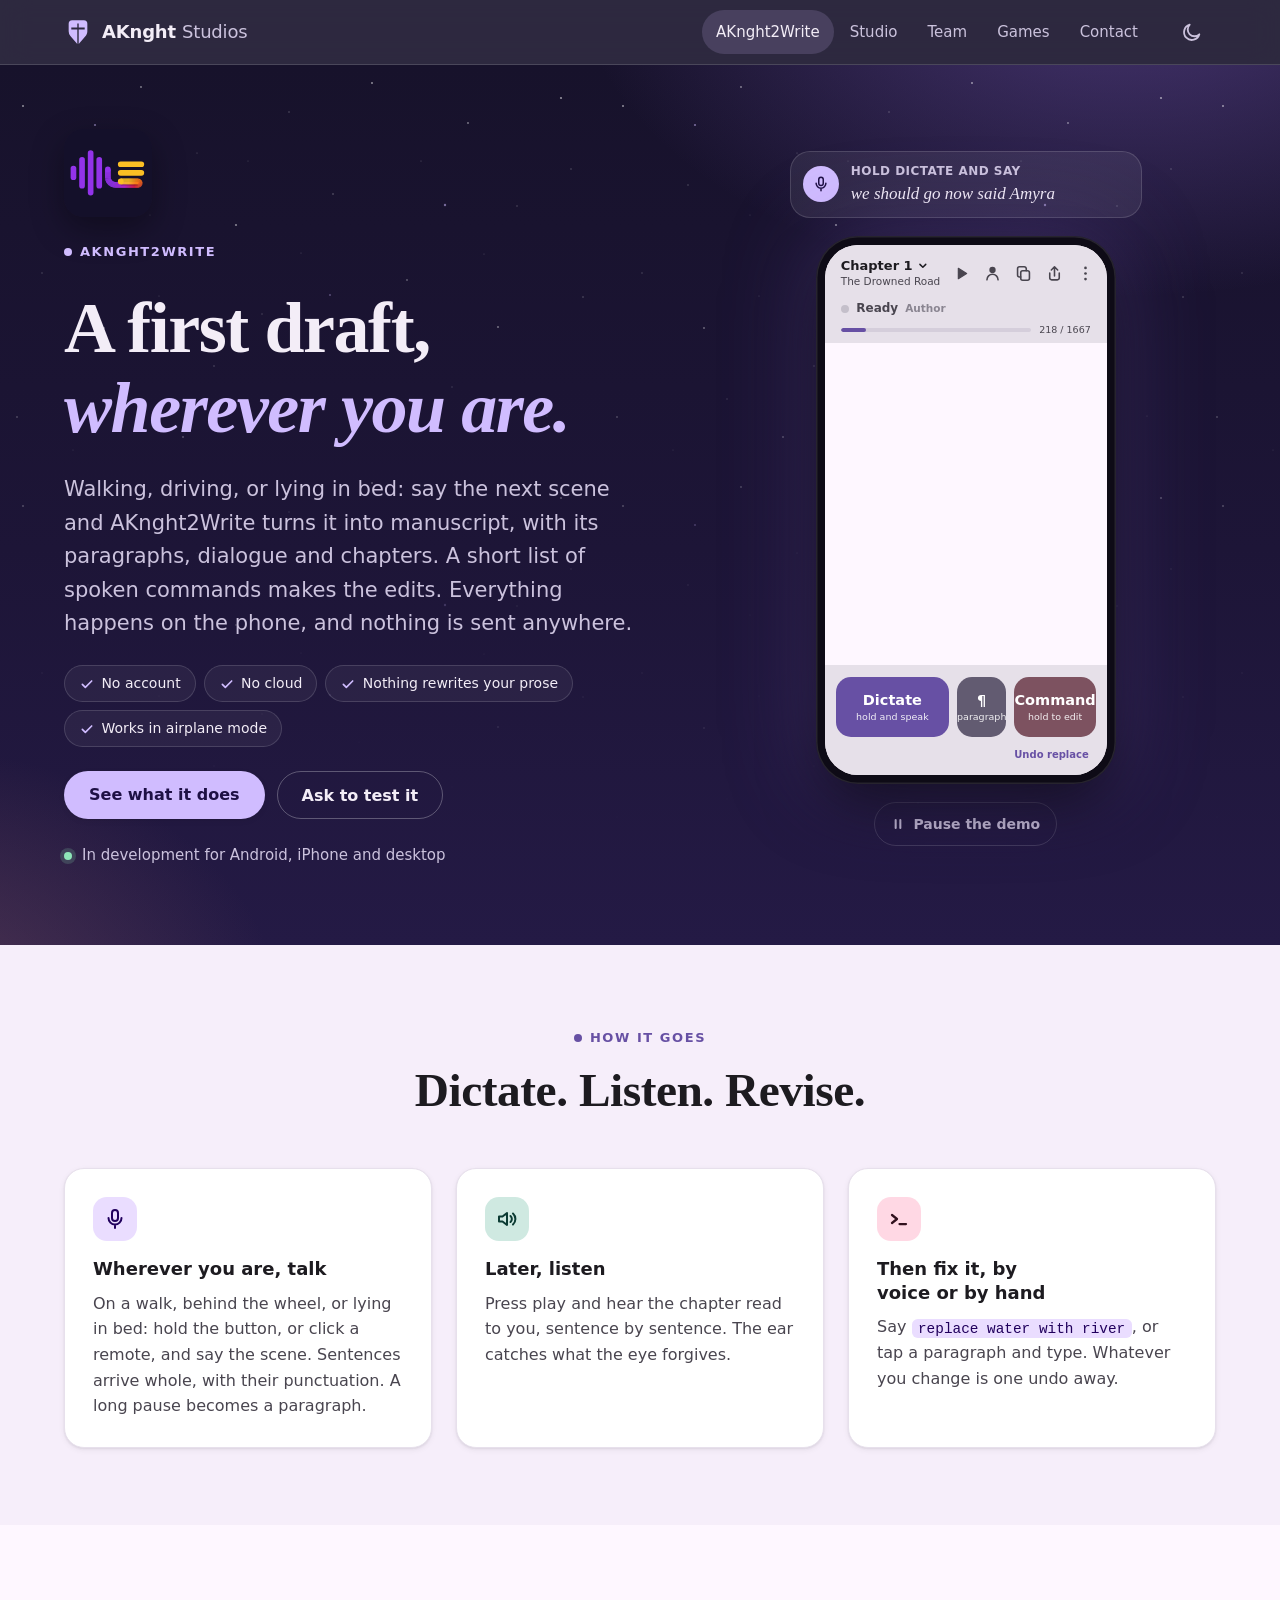
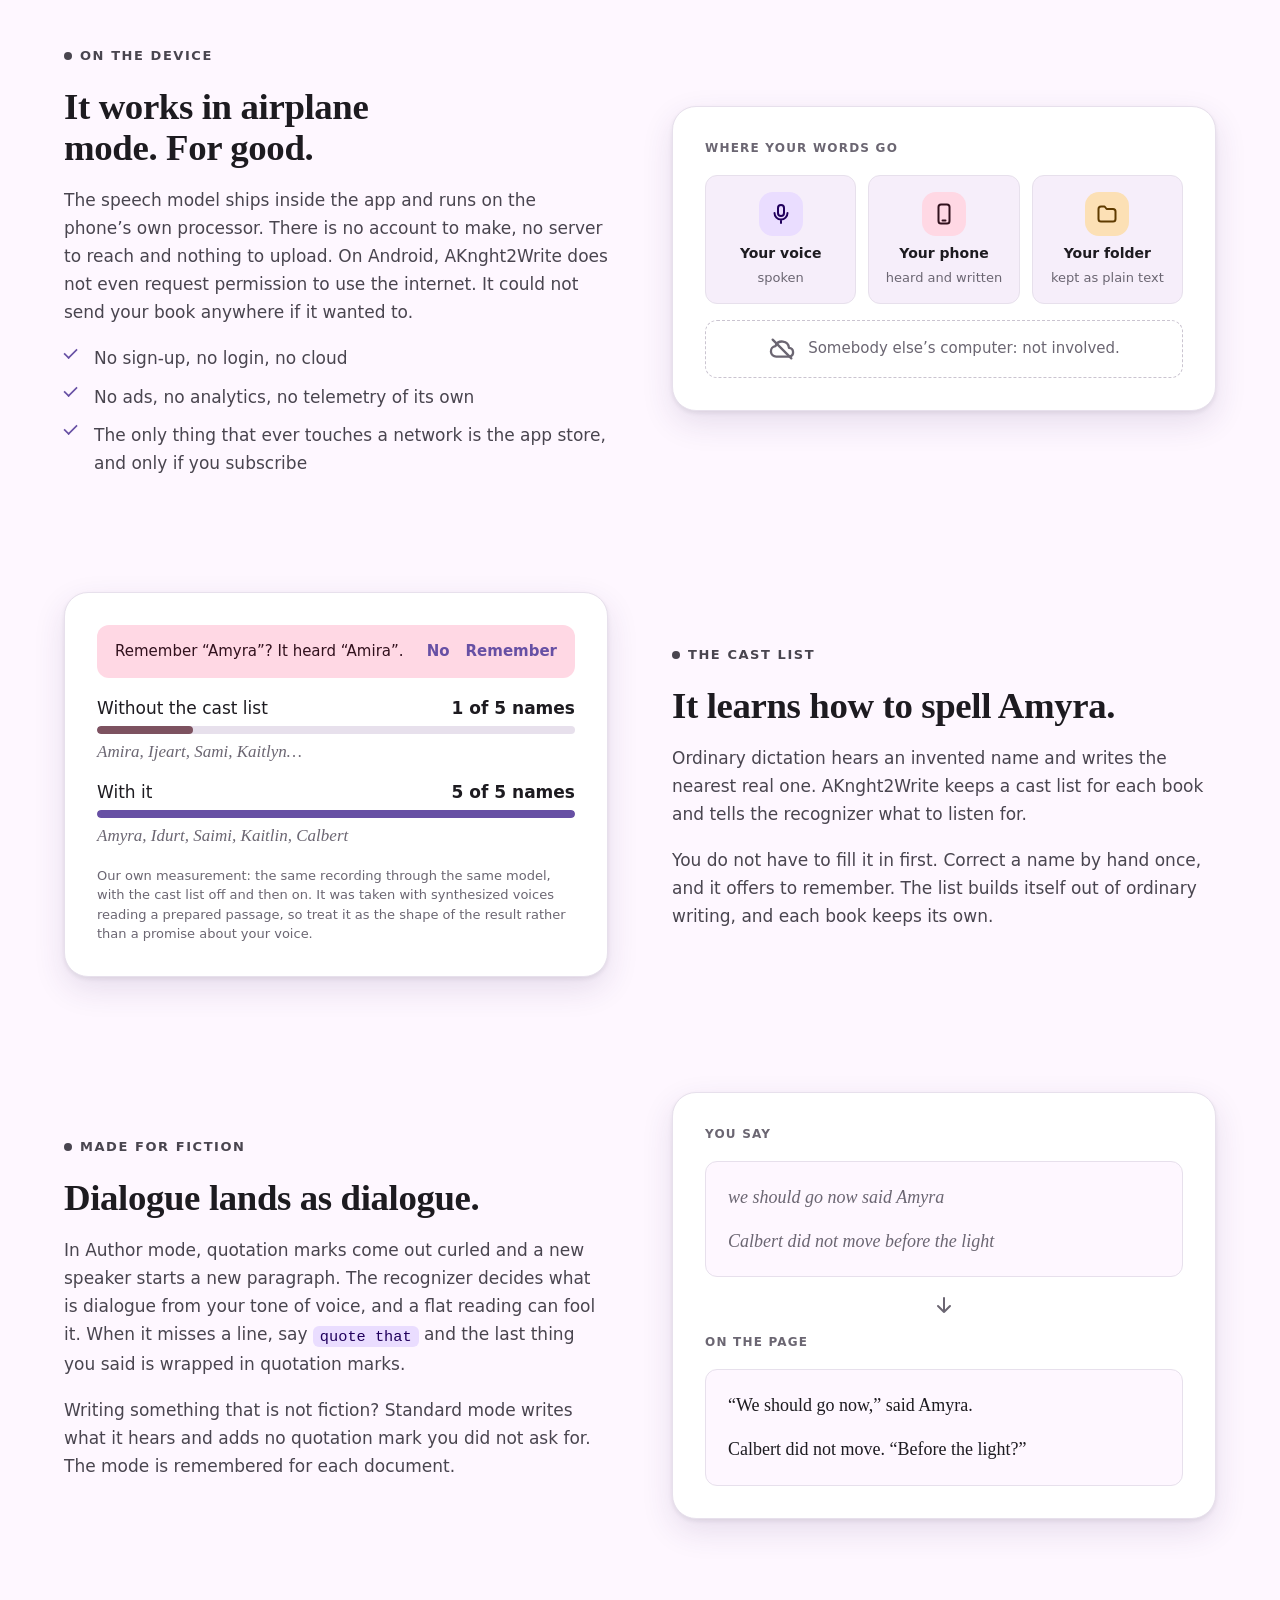
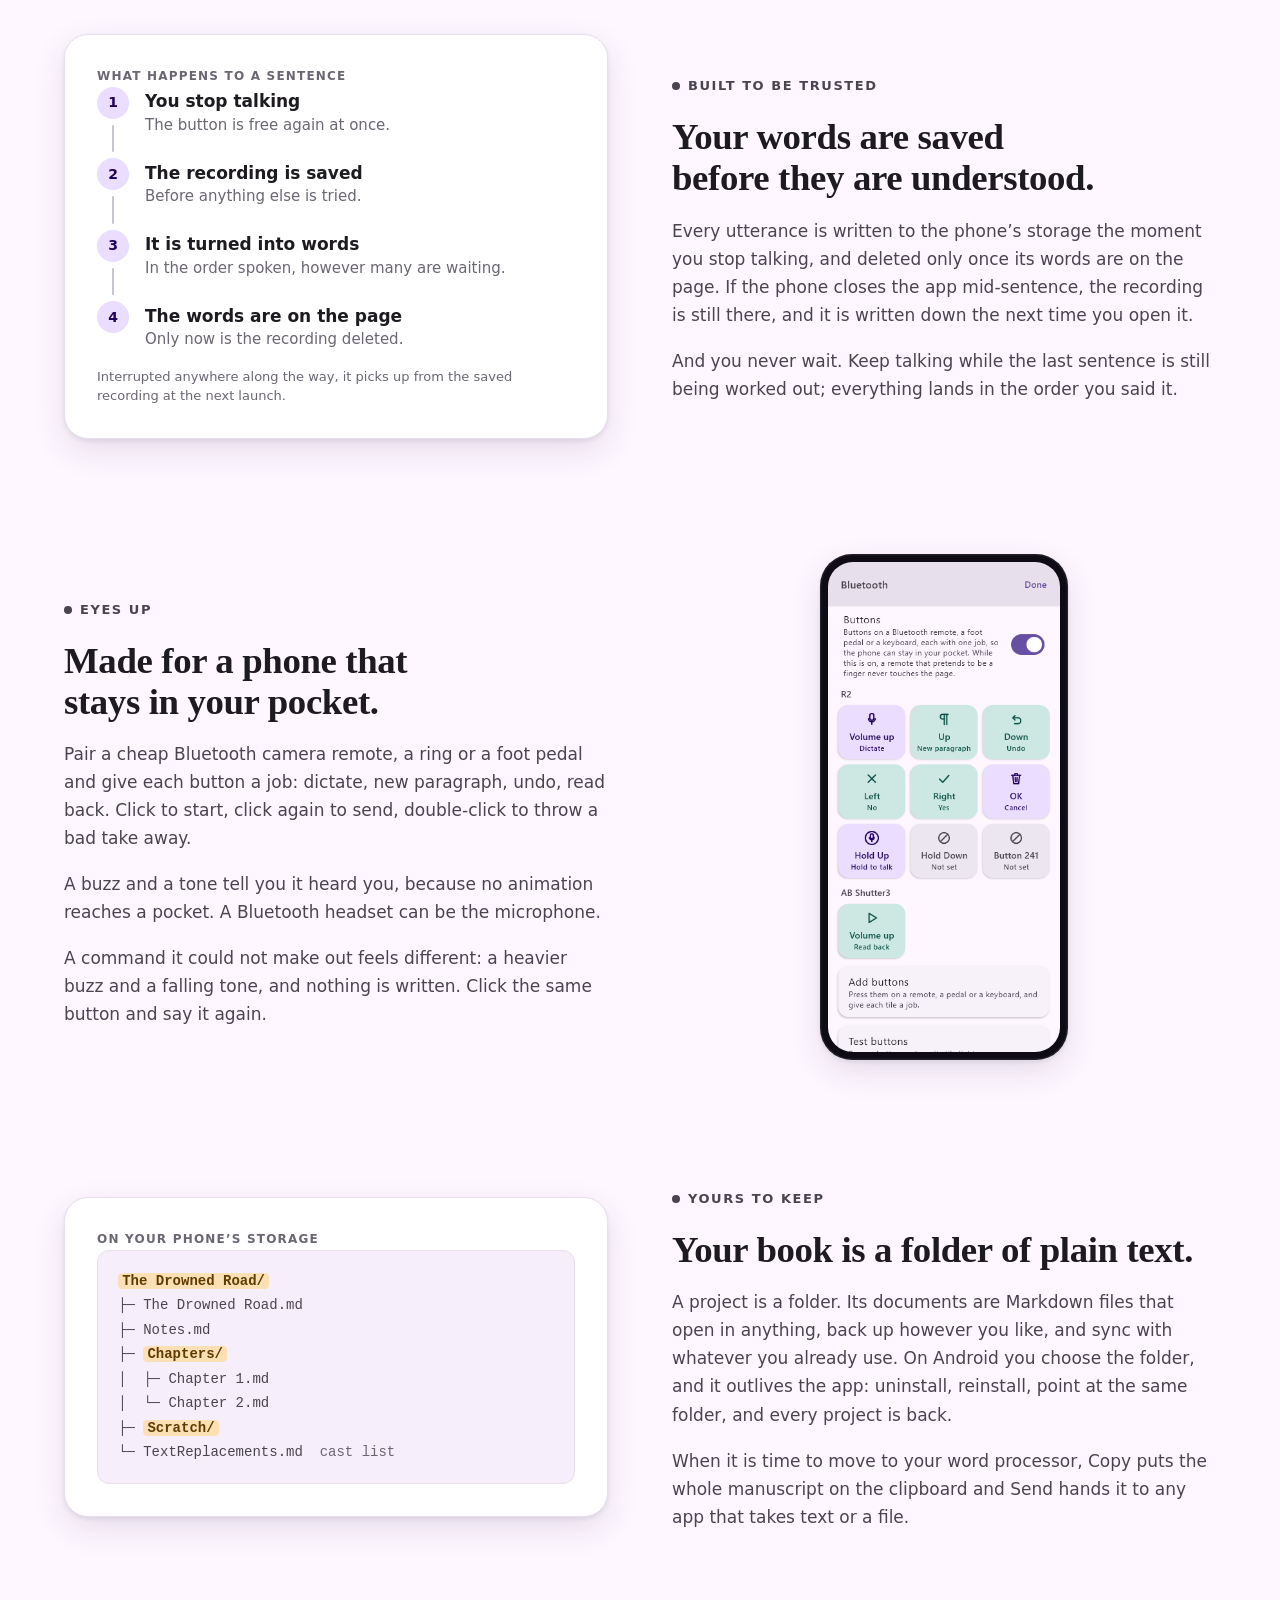
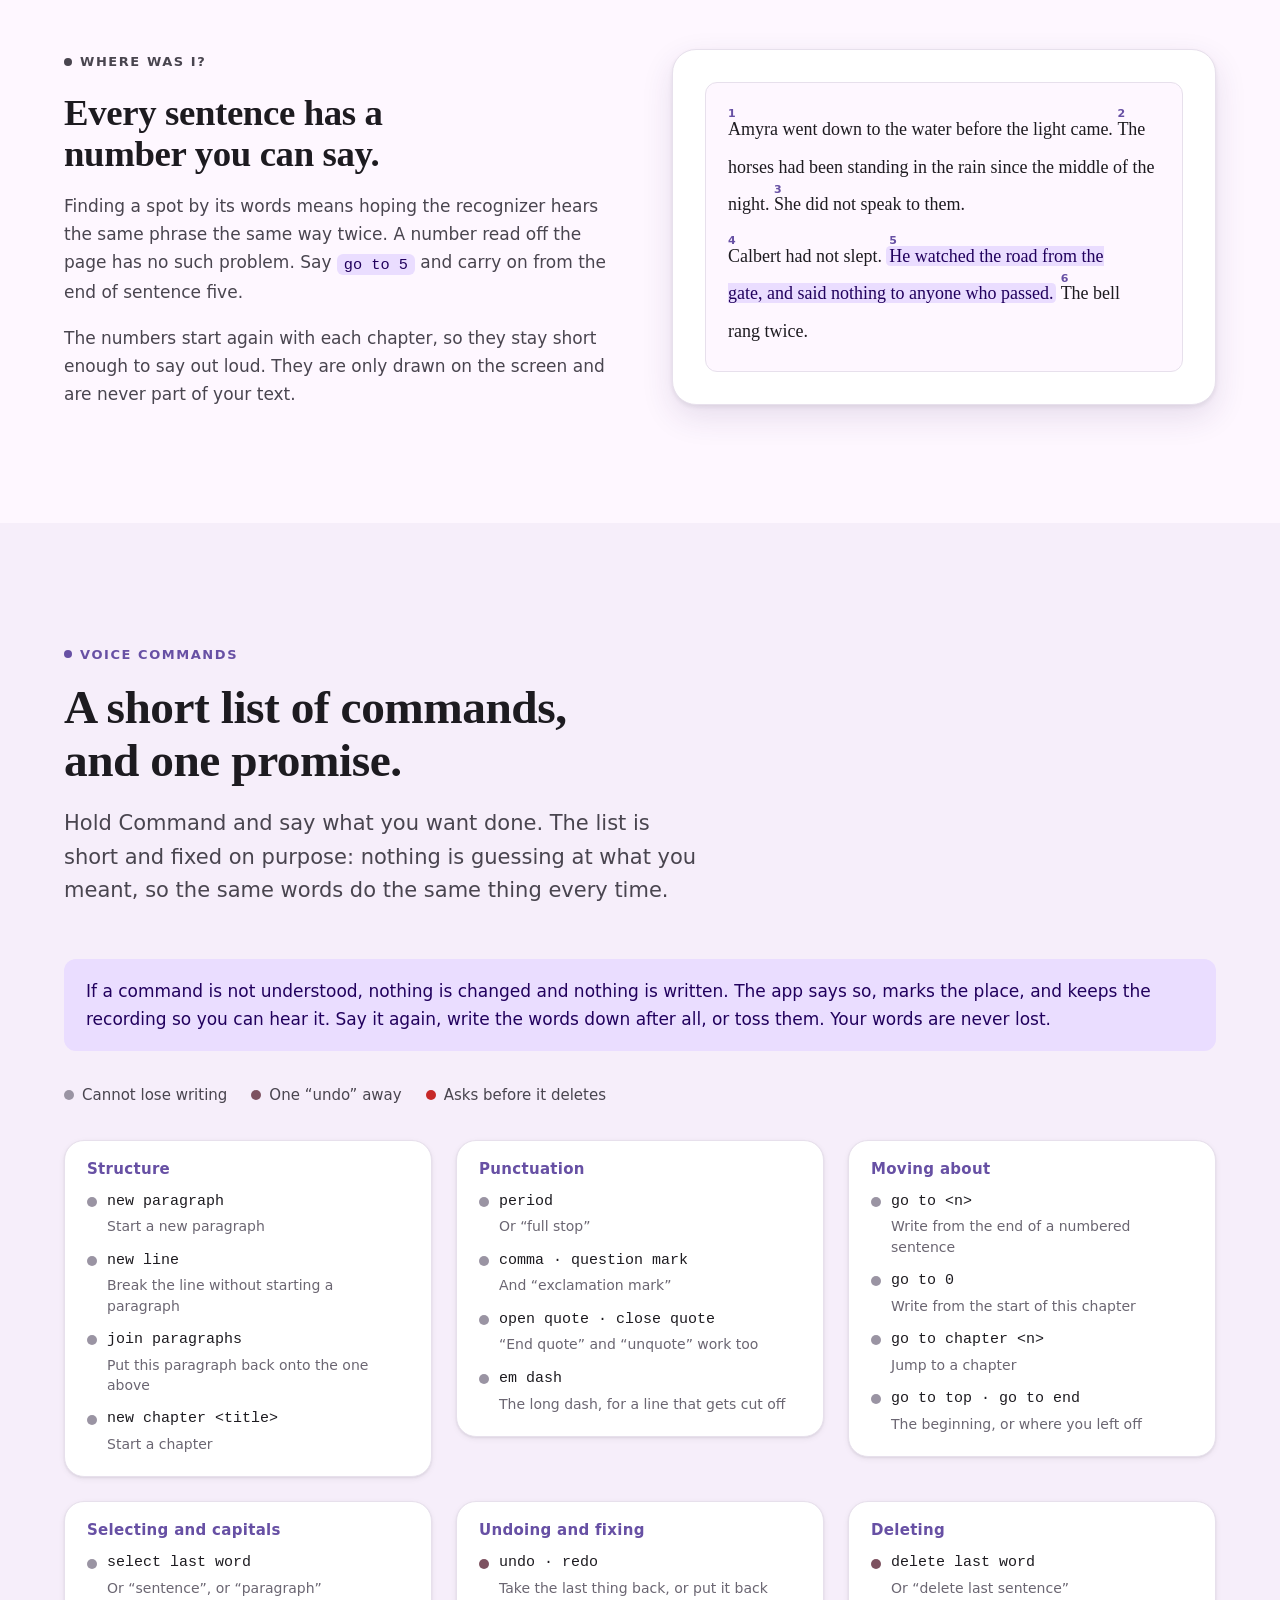
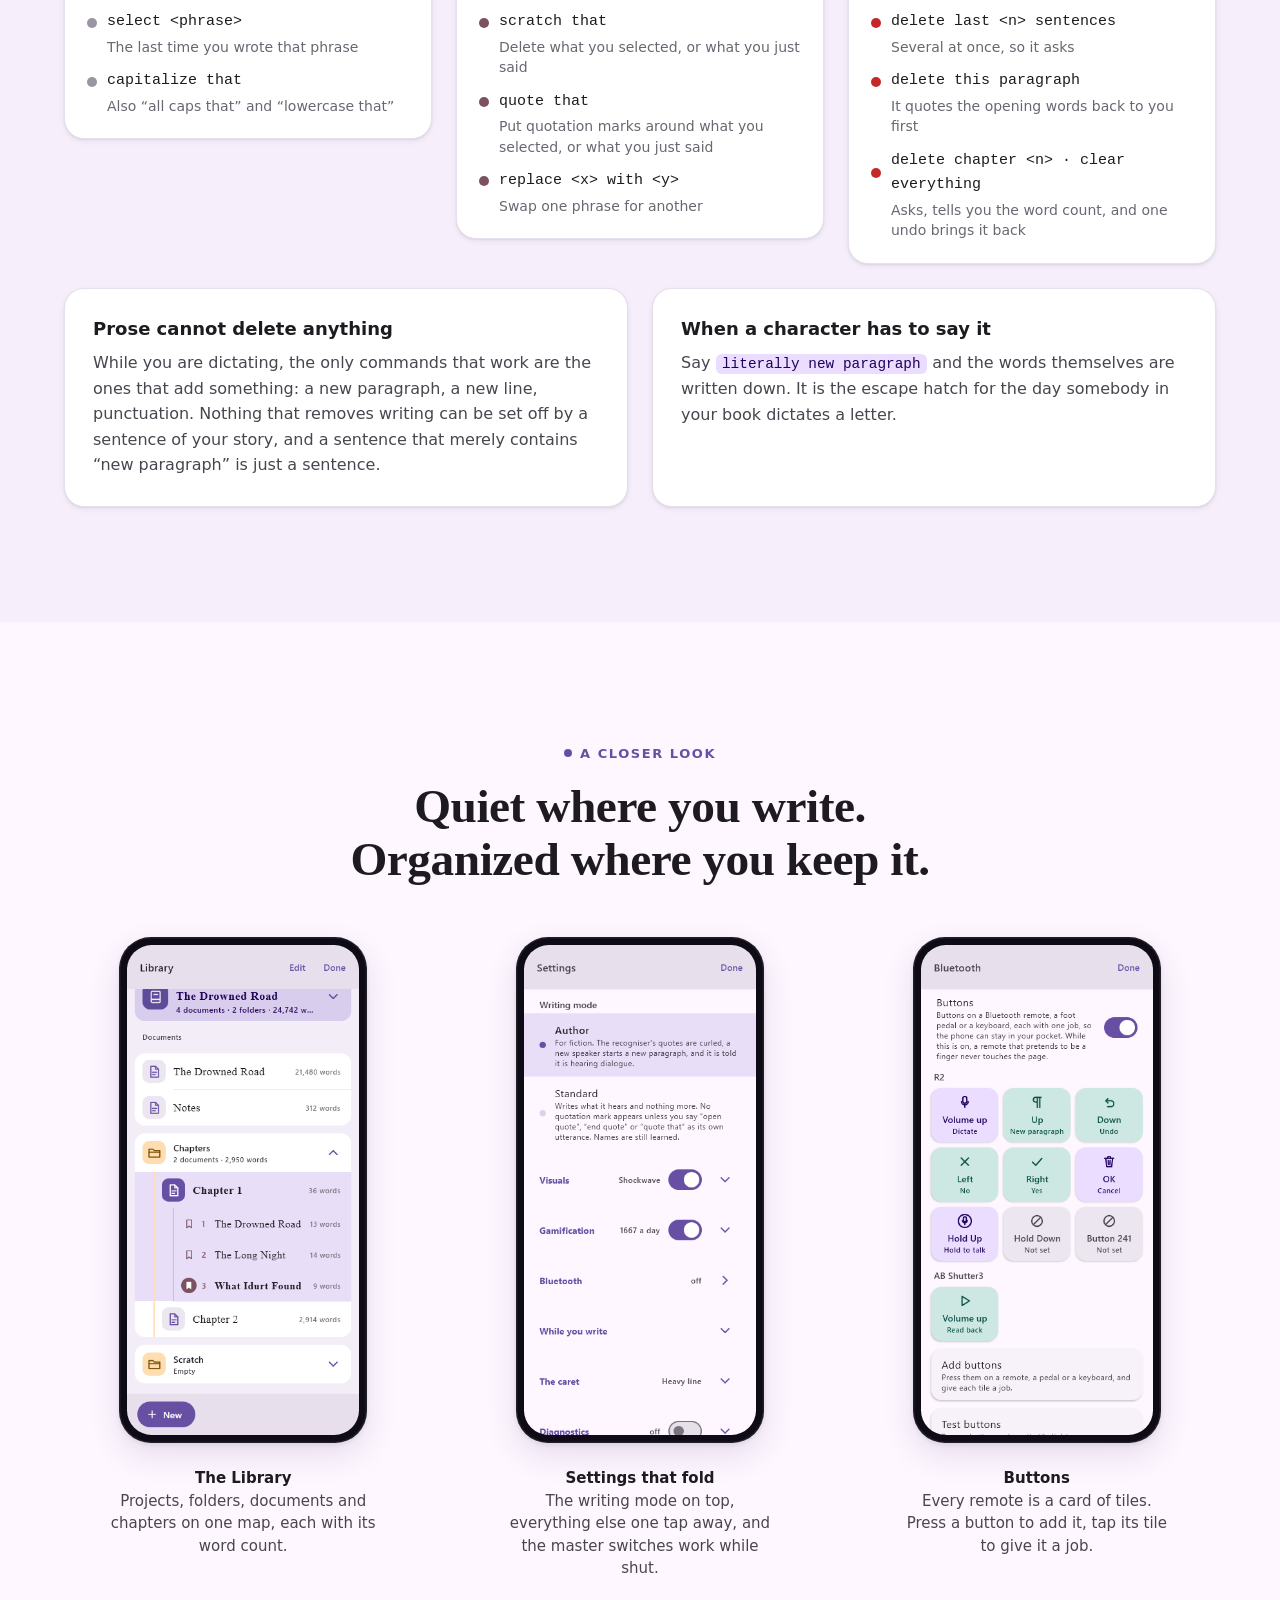
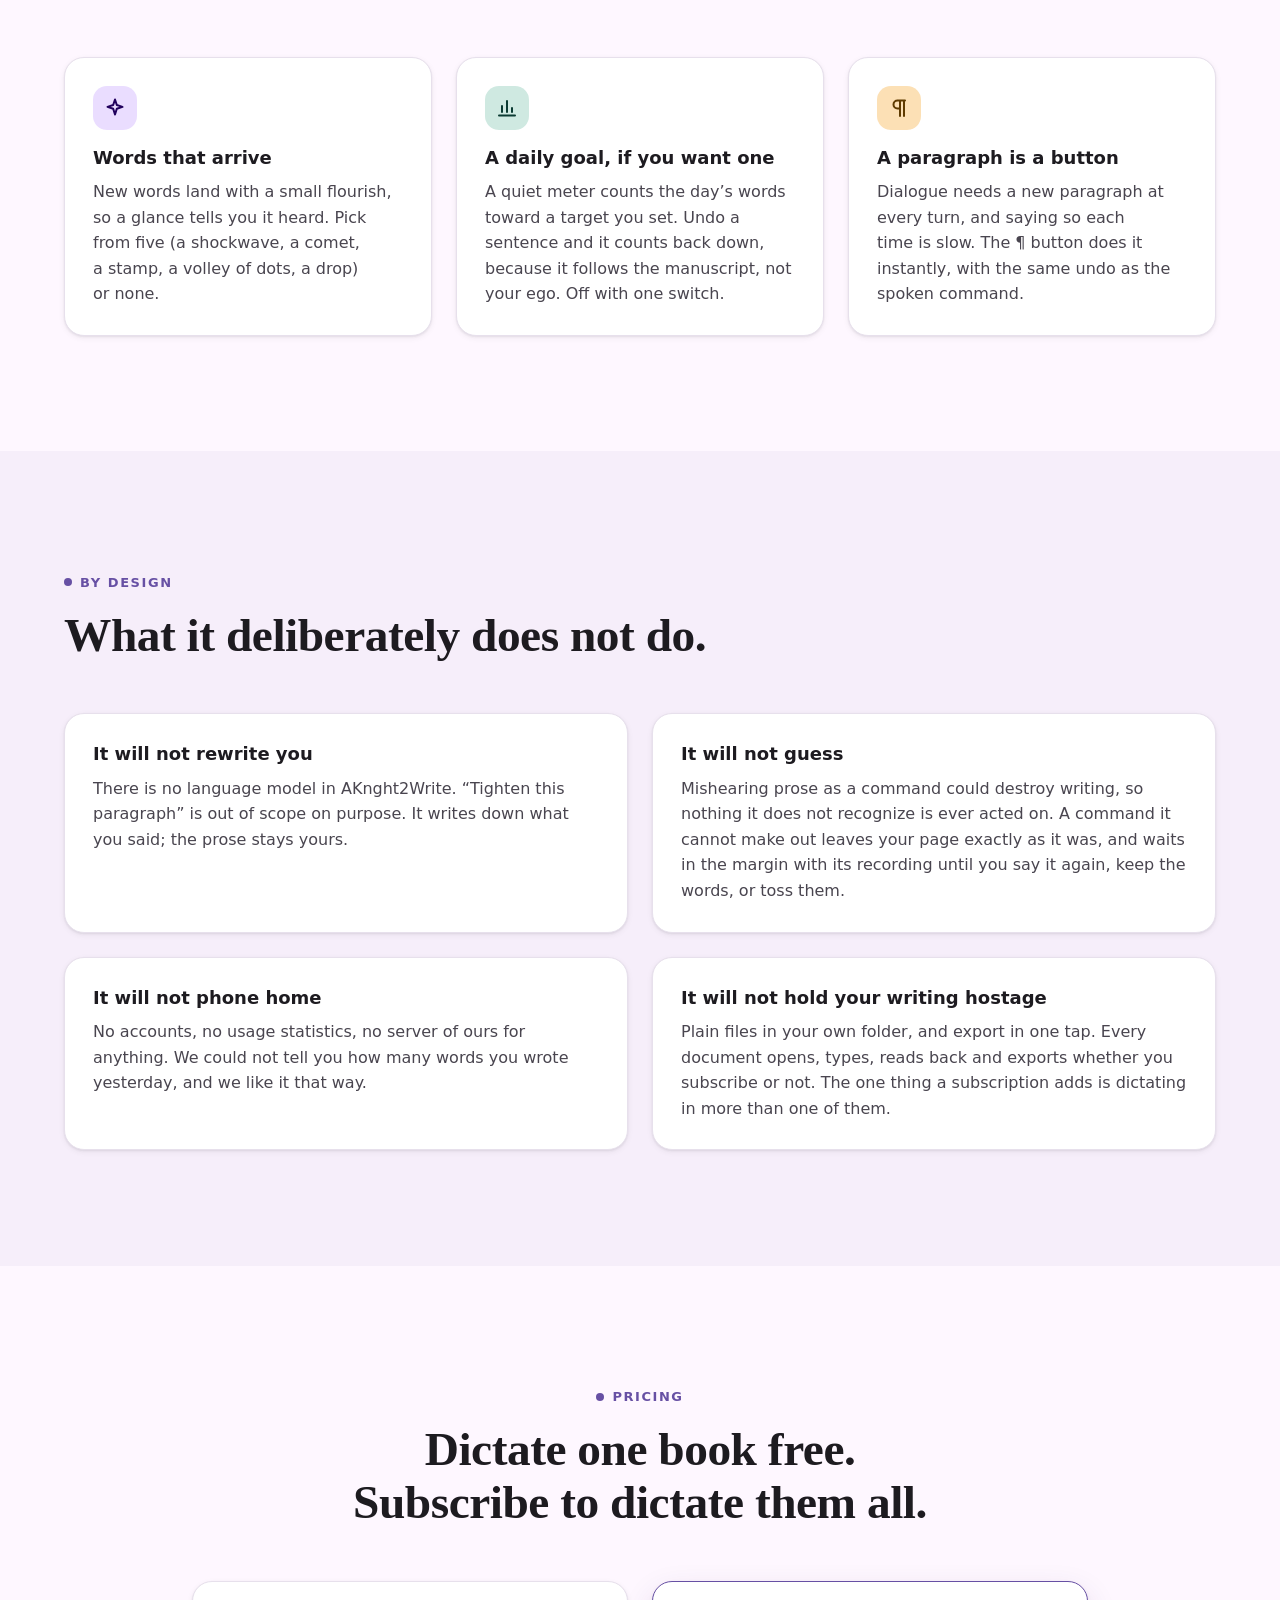
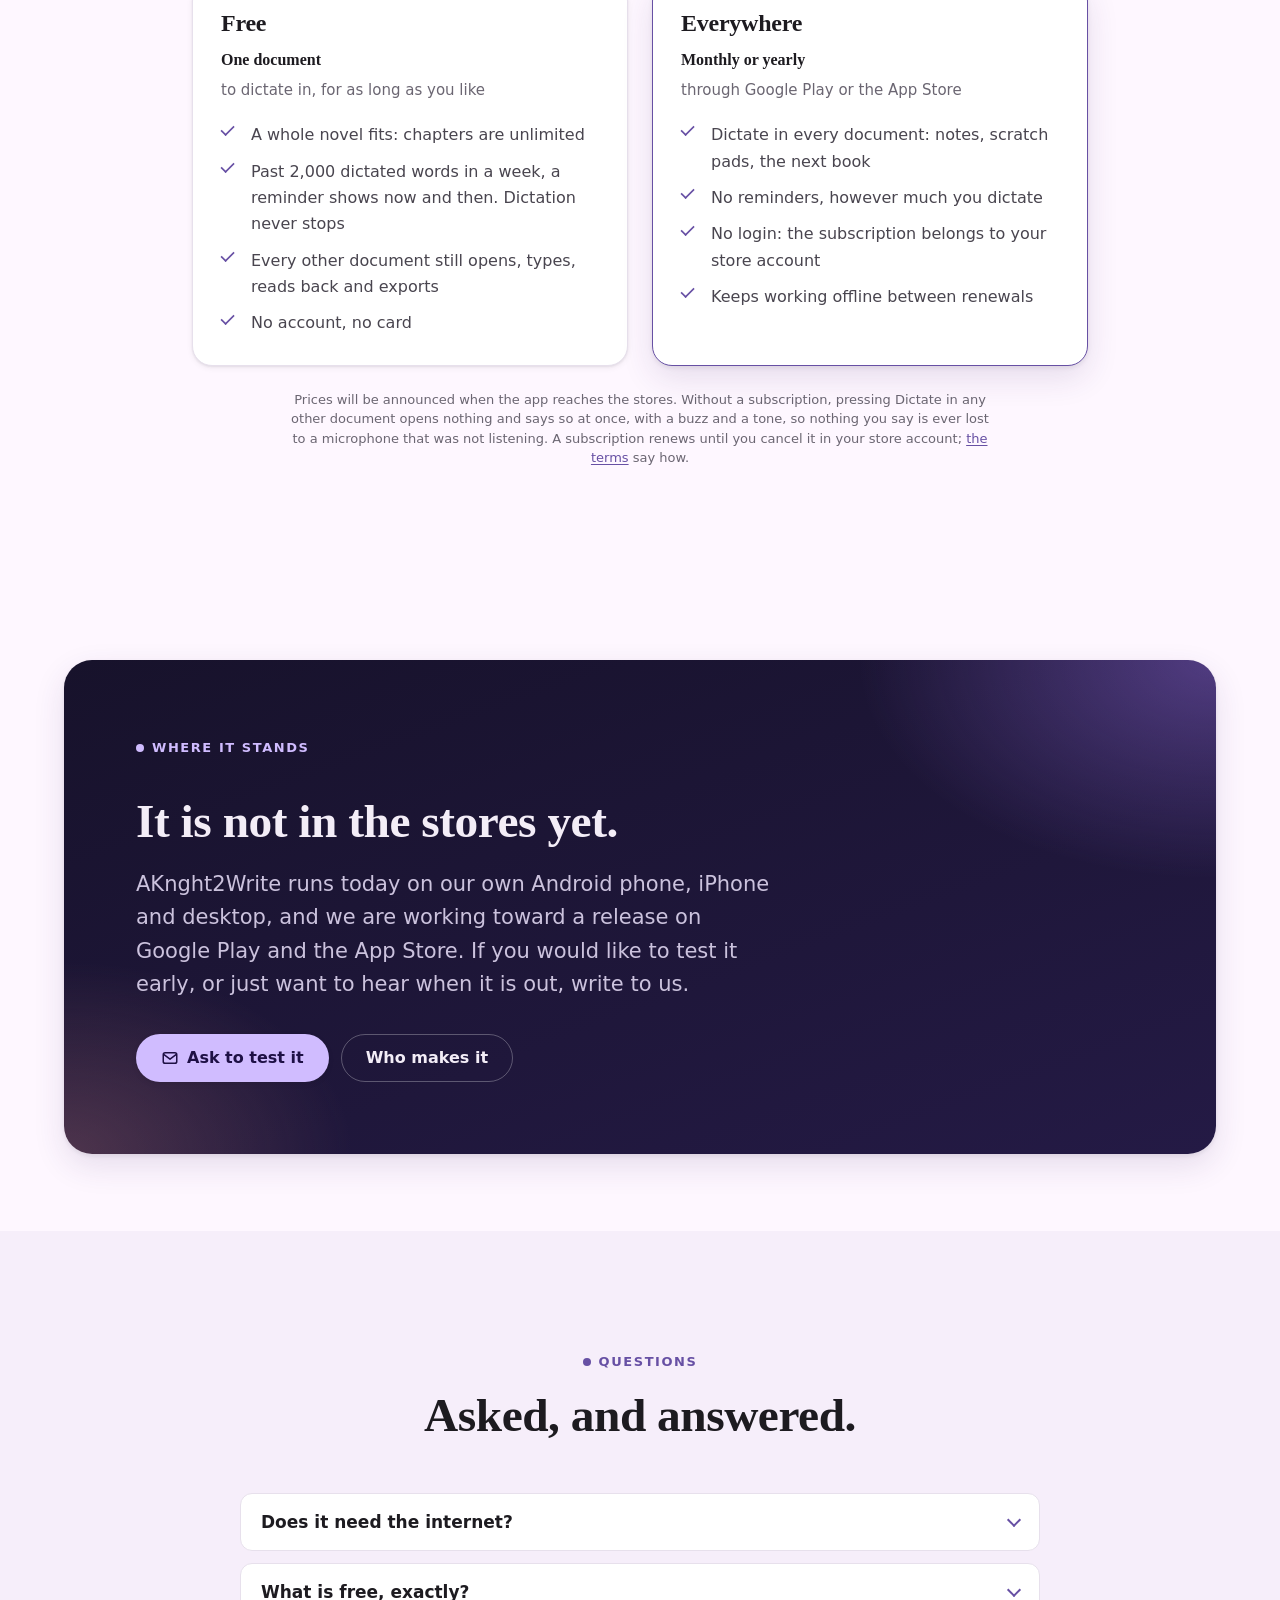
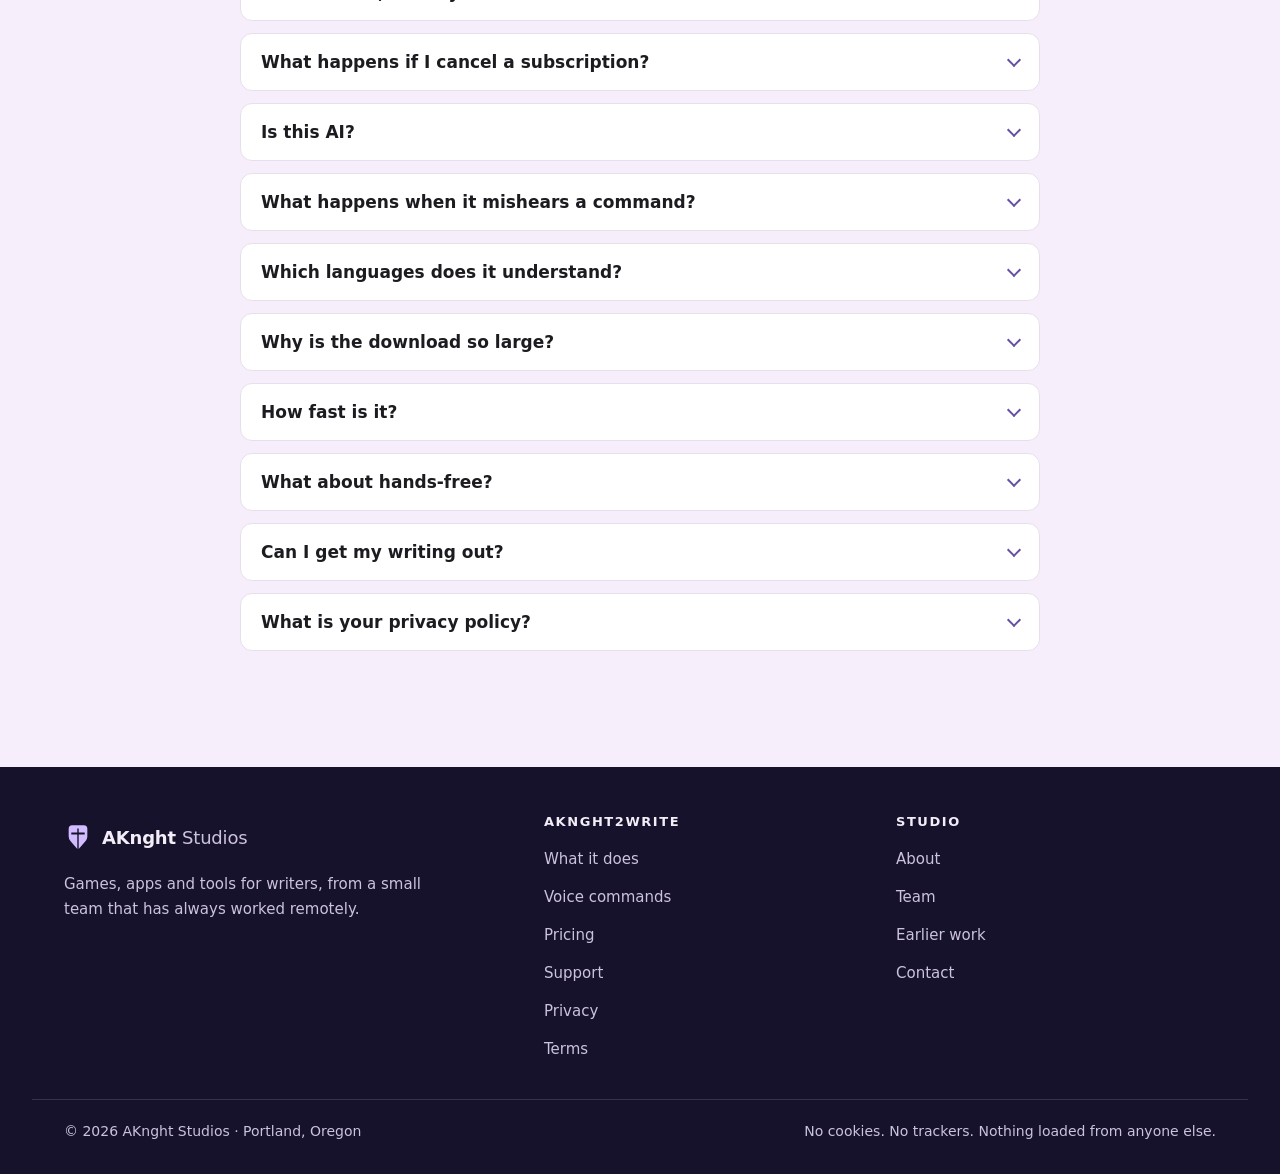
==== AKnght2Write/index.html @ f21923be "AKnght2Write's pages move under /AKnght2Write/, with terms of use and support The app page and the p" ====
<!doctype html>
<html lang="en">
<head>
  <meta charset="utf-8">
  <meta name="viewport" content="width=device-width, initial-scale=1">
  <title>AKnght2Write | Dictation for novelists, entirely on your phone</title>
  <meta name="description" content="AKnght2Write turns what you say into a manuscript and a short list of spoken commands into edits. It runs entirely on your phone, learns your characters’ names, and never loses a word.">
  <meta name="theme-color" content="#17122b">
  <meta property="og:type" content="website">
  <meta property="og:site_name" content="AKnght Studios">
  <meta property="og:title" content="AKnght2Write | A first draft, wherever you are">
  <meta property="og:description" content="Dictation made for novelists. On-device, private, and built so that your words are never lost.">
  <link rel="icon" href="../assets/favicon.svg" type="image/svg+xml">
  <link rel="stylesheet" href="../assets/site.css">
  <script>
    (function () {
      var root = document.documentElement;
      root.classList.add('js');
      try {
        var saved = localStorage.getItem('theme');
        if (saved === 'light' || saved === 'dark') root.setAttribute('data-theme', saved);
      } catch (e) {}
    })();
  </script>
</head>
<body>
  <a class="skip-link" href="#main">Skip to the content</a>

  <header class="site-header">
    <div class="wrap site-header__inner">
      <a class="brand" href="../index.html" aria-label="AKnght Studios, home">
        <svg class="brand__mark" viewBox="0 0 48 48" aria-hidden="true"><path fill="currentColor" d="M14 4h20a6 6 0 0 1 6 6v12.5c0 3-1.05 5.9-2.95 8.2L25.2 44.6V19.8h10.3v-3.4H25.2V9.5h-2.4v6.9H12.5v3.4h10.300v24.800L10.950 30.700A12.800 12.800 0 0 1 8 22.500V10a6 6 0 0 1 6-6z"/></svg>
        <span class="brand__name">AKnght <span>Studios</span></span>
      </a>
      <nav id="site-nav" class="site-nav" aria-label="Main">
        <a href="index.html" aria-current="page">AKnght2Write</a>
        <a href="../index.html#studio">Studio</a>
        <a href="../index.html#team">Team</a>
        <a href="../index.html#games">Games</a>
        <a href="../index.html#contact">Contact</a>
      </nav>
      <button class="icon-btn theme-toggle" type="button" aria-label="Switch to the dark theme">
        <svg class="moon" viewBox="0 0 24 24" fill="none" stroke="currentColor" stroke-width="2" stroke-linecap="round" stroke-linejoin="round" aria-hidden="true"><path d="M20 14.5A8.5 8.5 0 1 1 9.5 4a7 7 0 0 0 10.5 10.5z"/></svg>
        <svg class="sun" viewBox="0 0 24 24" fill="none" stroke="currentColor" stroke-width="2" stroke-linecap="round" stroke-linejoin="round" aria-hidden="true"><circle cx="12" cy="12" r="4"/><path d="M12 2.5V5M12 19v2.5M2.5 12H5M19 12h2.5M5.3 5.3l1.8 1.8M16.9 16.9l1.8 1.8M5.3 18.7l1.8-1.8M16.9 7.1l1.8-1.8"/></svg>
      </button>
      <button class="icon-btn nav-toggle" type="button" aria-expanded="false" aria-controls="site-nav" aria-label="Open the menu">
        <svg class="open" viewBox="0 0 24 24" fill="none" stroke="currentColor" stroke-width="2" stroke-linecap="round" aria-hidden="true"><path d="M4 7h16M4 12h16M4 17h16"/></svg>
        <svg class="close" viewBox="0 0 24 24" fill="none" stroke="currentColor" stroke-width="2" stroke-linecap="round" aria-hidden="true"><path d="M6 6l12 12M18 6 6 18"/></svg>
      </button>
    </div>
  </header>

  <main id="main">

    <!-- ================================================================ hero -->
    <section class="hero on-night" aria-labelledby="hero-title">
      <div class="wrap hero__inner">
        <div class="hero__copy">
          <img class="app-icon" src="../assets/img/app/icon.svg" width="88" height="88" alt="The AKnght2Write icon: a voice in violet becoming gold lines of text">
          <p class="eyebrow">AKnght2Write</p>
          <h1 id="hero-title" class="h-display">A first draft, <em>wherever you are.</em></h1>
          <p class="lead">Walking, driving, or lying in bed: say the next scene and AKnght2Write turns it into manuscript, with its paragraphs, dialogue and chapters. A short list of spoken commands makes the edits. Everything happens on the phone, and nothing is sent anywhere.</p>
          <ul class="chips" aria-label="In short">
            <li><svg viewBox="0 0 24 24" fill="none" stroke="currentColor" stroke-width="2.5" stroke-linecap="round" stroke-linejoin="round" aria-hidden="true"><path d="m5 12.5 4.5 4.5L19 7.5"/></svg>No account</li>
            <li><svg viewBox="0 0 24 24" fill="none" stroke="currentColor" stroke-width="2.5" stroke-linecap="round" stroke-linejoin="round" aria-hidden="true"><path d="m5 12.5 4.5 4.5L19 7.5"/></svg>No cloud</li>
            <li><svg viewBox="0 0 24 24" fill="none" stroke="currentColor" stroke-width="2.5" stroke-linecap="round" stroke-linejoin="round" aria-hidden="true"><path d="m5 12.5 4.5 4.5L19 7.5"/></svg>Nothing rewrites your prose</li>
            <li><svg viewBox="0 0 24 24" fill="none" stroke="currentColor" stroke-width="2.5" stroke-linecap="round" stroke-linejoin="round" aria-hidden="true"><path d="m5 12.5 4.5 4.5L19 7.5"/></svg>Works in airplane mode</li>
          </ul>
          <div class="btn-row">
            <a class="btn btn--primary" href="#features">See what it does</a>
            <a class="btn btn--ghost" href="#status">Ask to test it</a>
          </div>
          <p class="hero__status">In development for Android, iPhone and desktop</p>
        </div>

        <div class="demo" data-demo>
          <p class="visually-hidden">An animated demonstration of AKnght2Write. The writer taps the paragraph button, holds Dictate and says a line of dialogue, and it lands on the page with curly quotation marks. They hold Command and say “replace water with river”, and the first sentence changes. Then the phone reads the chapter back.</p>

          <div class="demo__say" data-say data-kind="dictate" aria-hidden="true">
            <span class="demo__mic">
              <svg class="i-mic" viewBox="0 0 24 24" fill="none" stroke="currentColor" stroke-width="2" stroke-linecap="round" stroke-linejoin="round"><rect x="9" y="3" width="6" height="11" rx="3"/><path d="M5.5 11a6.5 6.5 0 0 0 13 0M12 17.5V21"/></svg>
              <svg class="i-speaker" viewBox="0 0 24 24" fill="none" stroke="currentColor" stroke-width="2" stroke-linecap="round" stroke-linejoin="round"><path d="M4 9.5v5h3.5L12 18V6L7.5 9.5H4z"/><path d="M15.5 9a4 4 0 0 1 0 6M18 6.5a7.5 7.5 0 0 1 0 11"/></svg>
            </span>
            <span>
              <small data-say-label>Hold Dictate and say</small>
              <span class="demo__words" data-say-words>we should go now said Amyra</span>
            </span>
          </div>

          <div class="phone" aria-hidden="true">
            <div class="phone__screen" data-screen>
              <div class="app-bar">
                <div class="app-title">
                  <b>Chapter 1 <svg viewBox="0 0 24 24" fill="none" stroke="currentColor" stroke-width="3" stroke-linecap="round" stroke-linejoin="round"><path d="M6 9l6 6 6-6"/></svg></b>
                  <span>The Drowned Road</span>
                </div>
                <div class="app-icons">
                  <span data-play><svg viewBox="0 0 24 24"><path d="M8 5.5v13l10.5-6.5z" fill="currentColor" stroke="currentColor" stroke-width="1.5" stroke-linejoin="round"/></svg></span>
                  <span><svg viewBox="0 0 24 24" fill="none" stroke="currentColor" stroke-width="2" stroke-linecap="round"><circle cx="12" cy="7.5" r="3" fill="currentColor"/><path d="M5 20a7 7 0 0 1 14 0"/></svg></span>
                  <span><svg viewBox="0 0 24 24" fill="none" stroke="currentColor" stroke-width="2" stroke-linecap="round" stroke-linejoin="round"><rect x="8.5" y="8.5" width="11" height="12" rx="2.5"/><path d="M15.5 8.5V6A2.5 2.5 0 0 0 13 3.5H7A2.5 2.5 0 0 0 4.5 6v8A2.5 2.5 0 0 0 7 16.5h1.5"/></svg></span>
                  <span><svg viewBox="0 0 24 24" fill="none" stroke="currentColor" stroke-width="2" stroke-linecap="round" stroke-linejoin="round"><path d="M12 15V4M8 7.5l4-4 4 4M6 11.5v6A2.5 2.5 0 0 0 8.500 20h7a2.5 2.5 0 0 0 2.5-2.5v-6"/></svg></span>
                  <span><svg viewBox="0 0 24 24" fill="currentColor"><circle cx="12" cy="5" r="1.7"/><circle cx="12" cy="12" r="1.7"/><circle cx="12" cy="19" r="1.7"/></svg></span>
                </div>
              </div>
              <div class="app-status" data-status data-state="ready">
                <i class="app-status__dot"></i>
                <span class="app-status__text" data-status-text>Ready</span>
                <span class="app-status__mode">Author</span>
                <span class="app-queue" data-queue><i></i><i></i><i></i></span>
              </div>
              <div class="app-meter">
                <div class="app-meter__bar"><span data-meter-bar style="width: 13.08%"></span></div>
                <span class="app-meter__count" data-meter-count>218 / 1667</span>
              </div>
              <div class="app-readback" data-readback>
                <svg viewBox="0 0 24 24" fill="currentColor"><path d="M11 6v12L3 12zM21 6v12l-8-6z"/></svg>
                <span>Pause</span>
                <svg viewBox="0 0 24 24" fill="currentColor"><path d="M13 6v12l8-6zM3 6v12l8-6z"/></svg>
                <span data-readback-count>1 of 2</span>
              </div>
              <div class="app-page" data-page>
                <h4>The Drowned Road</h4>
                <p data-p1><span class="sentence" data-s1>Amyra went down to the <span class="swap" data-swap>river</span> before the light came.</span></p>
                <p data-p2><span class="sentence" data-s2>“We should go now,” said Amyra.</span><span class="app-caret" data-caret></span></p>
              </div>
              <div class="app-controls">
                <div class="app-btn app-btn--dictate" data-btn-dictate><b>Dictate</b><small>hold and speak</small></div>
                <div class="app-btn app-btn--para" data-btn-para><b>¶</b><small>paragraph</small></div>
                <div class="app-btn app-btn--command" data-btn-command><b>Command</b><small>hold to edit</small></div>
              </div>
              <div class="app-undo" data-undo data-live>Undo replace</div>
            </div>
          </div>

          <button class="demo__toggle" type="button" data-toggle>
            <svg class="pause" viewBox="0 0 24 24" fill="none" stroke="currentColor" stroke-width="3.5" stroke-linecap="round" aria-hidden="true"><path d="M8 5v14M16 5v14"/></svg>
            <svg class="play" viewBox="0 0 24 24" fill="currentColor" aria-hidden="true"><path d="M7 4.5v15l12-7.5z"/></svg>
            <span data-toggle-text>Pause the demo</span>
          </button>
        </div>
      </div>
    </section>

    <!-- ============================================================ the loop -->
    <section class="section section--tight section--alt" aria-labelledby="loop-title">
      <div class="wrap">
        <div class="section__head section__head--center">
          <p class="eyebrow">How it goes</p>
          <h2 id="loop-title" class="h-section">Dictate. Listen. Revise.</h2>
        </div>
        <div class="grid">
          <article class="card">
            <div class="tile"><svg viewBox="0 0 24 24" fill="none" stroke="currentColor" stroke-width="2" stroke-linecap="round" stroke-linejoin="round" aria-hidden="true"><rect x="9" y="3" width="6" height="11" rx="3"/><path d="M5.5 11a6.5 6.5 0 0 0 13 0M12 17.5V21"/></svg></div>
            <h3 class="h-card">Wherever you are, talk</h3>
            <p>On a walk, behind the wheel, or lying in bed: hold the button, or click a remote, and say the scene. Sentences arrive whole, with their punctuation. A long pause becomes a paragraph.</p>
          </article>
          <article class="card">
            <div class="tile tile--mint"><svg viewBox="0 0 24 24" fill="none" stroke="currentColor" stroke-width="2" stroke-linecap="round" stroke-linejoin="round" aria-hidden="true"><path d="M4 9.5v5h3.5L12 18V6L7.5 9.5H4z"/><path d="M15.5 9a4 4 0 0 1 0 6M18 6.5a7.5 7.5 0 0 1 0 11"/></svg></div>
            <h3 class="h-card">Later, listen</h3>
            <p>Press play and hear the chapter read to you, sentence by sentence. The ear catches what the eye forgives.</p>
          </article>
          <article class="card">
            <div class="tile tile--rose"><svg viewBox="0 0 24 24" fill="none" stroke="currentColor" stroke-width="2.25" stroke-linecap="round" stroke-linejoin="round" aria-hidden="true"><path d="m5 8 5 4-5 4M12.5 17H19"/></svg></div>
            <h3 class="h-card">Then fix it, by voice or by hand</h3>
            <p>Say <span class="say">replace water with river</span>, or tap a paragraph and type. Whatever you change is one undo away.</p>
          </article>
        </div>
      </div>
    </section>

    <!-- ============================================================ features -->
    <section class="section" id="features" aria-label="What it does">
      <div class="wrap">

        <div class="split">
          <div class="split__copy">
            <p class="eyebrow">On the device</p>
            <h2>It works in airplane mode. For good.</h2>
            <p>The speech model ships inside the app and runs on the phone’s own processor. There is no account to make, no server to reach and nothing to upload. On Android, AKnght2Write does not even request permission to use the internet. It could not send your book anywhere if it wanted to.</p>
            <ul class="ticks">
              <li>No sign-up, no login, no cloud</li>
              <li>No ads, no analytics, no telemetry of its own</li>
              <li>The only thing that ever touches a network is the app store, and only if you subscribe</li>
            </ul>
          </div>
          <div class="split__visual">
            <div class="figure">
              <p class="figure__label">Where your words go</p>
              <div class="flow">
                <div class="flow__node">
                  <span class="tile"><svg viewBox="0 0 24 24" fill="none" stroke="currentColor" stroke-width="2" stroke-linecap="round" stroke-linejoin="round" aria-hidden="true"><rect x="9" y="3" width="6" height="11" rx="3"/><path d="M5.5 11a6.5 6.5 0 0 0 13 0M12 17.5V21"/></svg></span>
                  Your voice
                  <small>spoken</small>
                </div>
                <div class="flow__node">
                  <span class="tile tile--rose"><svg viewBox="0 0 24 24" fill="none" stroke="currentColor" stroke-width="2" stroke-linecap="round" stroke-linejoin="round" aria-hidden="true"><rect x="6.5" y="2.5" width="11" height="19" rx="2.5"/><path d="M10.5 18.500h3"/></svg></span>
                  Your phone
                  <small>heard and written</small>
                </div>
                <div class="flow__node">
                  <span class="tile tile--amber"><svg viewBox="0 0 24 24" fill="none" stroke="currentColor" stroke-width="2" stroke-linecap="round" stroke-linejoin="round" aria-hidden="true"><path d="M3.5 7A2.5 2.5 0 0 1 6 4.5h3.600l2 2.500H18A2.500 2.500 0 0 1 20.500 9.500V17a2.500 2.500 0 0 1-2.500 2.500H6A2.500 2.500 0 0 1 3.500 17z"/></svg></span>
                  Your folder
                  <small>kept as plain text</small>
                </div>
              </div>
              <div class="flow__cloud">
                <svg viewBox="0 0 24 24" fill="none" stroke="currentColor" stroke-width="2" stroke-linecap="round" stroke-linejoin="round" aria-hidden="true"><path d="M7 18.500a4.500 4.500 0 0 1-.6-8.960A6 6 0 0 1 18 11a3.800 3.800 0 0 1 .5 7.500z"/><path d="M4 4l16 16"/></svg>
                <span>Somebody else’s computer: not involved.</span>
              </div>
            </div>
          </div>
        </div>

        <div class="split split--flip">
          <div class="split__copy">
            <p class="eyebrow">The cast list</p>
            <h2>It learns how to spell Amyra.</h2>
            <p>Ordinary dictation hears an invented name and writes the nearest real one. AKnght2Write keeps a cast list for each book and tells the recognizer what to listen for.</p>
            <p>You do not have to fill it in first. Correct a name by hand once, and it offers to remember. The list builds itself out of ordinary writing, and each book keeps its own.</p>
          </div>
          <div class="split__visual">
            <div class="figure">
              <div class="remember" role="img" aria-label="The app’s banner: Remember “Amyra”? It heard “Amira”. With the choices No and Remember.">
                <span>Remember “Amyra”? It heard “Amira”.</span>
                <b>No</b><b>Remember</b>
              </div>
              <div class="score">
                <div class="score__row">
                  <span>Without the cast list</span><b>1 of 5 names</b>
                  <div class="score__bar score__bar--low"><span style="width: 20%"></span></div>
                  <span class="score__names">Amira, Ijeart, Sami, Kaitlyn…</span>
                </div>
                <div class="score__row">
                  <span>With it</span><b>5 of 5 names</b>
                  <div class="score__bar"><span style="width: 100%"></span></div>
                  <span class="score__names">Amyra, Idurt, Saimi, Kaitlin, Calbert</span>
                </div>
              </div>
              <p class="fine">Our own measurement: the same recording through the same model, with the cast list off and then on. It was taken with synthesized voices reading a prepared passage, so treat it as the shape of the result rather than a promise about your voice.</p>
            </div>
          </div>
        </div>

        <div class="split">
          <div class="split__copy">
            <p class="eyebrow">Made for fiction</p>
            <h2>Dialogue lands as dialogue.</h2>
            <p>In Author mode, quotation marks come out curled and a new speaker starts a new paragraph. The recognizer decides what is dialogue from your tone of voice, and a flat reading can fool it. When it misses a line, say <span class="say">quote that</span> and the last thing you said is wrapped in quotation marks.</p>
            <p>Writing something that is not fiction? Standard mode writes what it hears and adds no quotation mark you did not ask for. The mode is remembered for each document.</p>
          </div>
          <div class="split__visual">
            <div class="figure">
              <p class="figure__label">You say</p>
              <div class="page page--heard">
                <p>we should go now said Amyra</p>
                <p>Calbert did not move before the light</p>
              </div>
              <div class="arrow-down"><svg viewBox="0 0 24 24" fill="none" stroke="currentColor" stroke-width="2" stroke-linecap="round" stroke-linejoin="round" aria-hidden="true"><path d="M12 5v14M6 13l6 6 6-6"/></svg></div>
              <p class="figure__label">On the page</p>
              <div class="page">
                <p>“We should go now,” said Amyra.</p>
                <p>Calbert did not move. “Before the light?”</p>
              </div>
            </div>
          </div>
        </div>

        <div class="split split--flip">
          <div class="split__copy">
            <p class="eyebrow">Built to be trusted</p>
            <h2>Your words are saved before they are understood.</h2>
            <p>Every utterance is written to the phone’s storage the moment you stop talking, and deleted only once its words are on the page. If the phone closes the app mid-sentence, the recording is still there, and it is written down the next time you open it.</p>
            <p>And you never wait. Keep talking while the last sentence is still being worked out; everything lands in the order you said it.</p>
          </div>
          <div class="split__visual">
            <div class="figure">
              <p class="figure__label">What happens to a sentence</p>
              <ol class="steps">
                <li><b>You stop talking</b><span>The button is free again at once.</span></li>
                <li><b>The recording is saved</b><span>Before anything else is tried.</span></li>
                <li><b>It is turned into words</b><span>In the order spoken, however many are waiting.</span></li>
                <li><b>The words are on the page</b><span>Only now is the recording deleted.</span></li>
              </ol>
              <p class="fine">Interrupted anywhere along the way, it picks up from the saved recording at the next launch.</p>
            </div>
          </div>
        </div>

        <div class="split">
          <div class="split__copy">
            <p class="eyebrow">Eyes up</p>
            <h2>Made for a phone that stays in your pocket.</h2>
            <p>Pair a cheap Bluetooth camera remote, a ring or a foot pedal and give each button a job: dictate, new paragraph, undo, read back. Click to start, click again to send, double-click to throw a bad take away.</p>
            <p>A buzz and a tone tell you it heard you, because no animation reaches a pocket. A Bluetooth headset can be the microphone.</p>
            <p>A command it could not make out feels different: a heavier buzz and a falling tone, and nothing is written. Click the same button and say it again.</p>
          </div>
          <div class="split__visual" style="text-align: center;">
            <span class="bezel"><img src="../assets/img/app/buttons.png" width="360" height="760" alt="The Bluetooth screen: a remote’s buttons shown as tiles, each with its job: Dictate, New paragraph, Undo, No, Yes, Cancel, Hold to talk, Read back." loading="lazy"></span>
          </div>
        </div>

        <div class="split split--flip">
          <div class="split__copy">
            <p class="eyebrow">Yours to keep</p>
            <h2>Your book is a folder of plain text.</h2>
            <p>A project is a folder. Its documents are Markdown files that open in anything, back up however you like, and sync with whatever you already use. On Android you choose the folder, and it outlives the app: uninstall, reinstall, point at the same folder, and every project is back.</p>
            <p>When it is time to move to your word processor, Copy puts the whole manuscript on the clipboard and Send hands it to any app that takes text or a file.</p>
          </div>
          <div class="split__visual">
            <div class="figure">
              <p class="figure__label">On your phone’s storage</p>
<pre class="tree"><b>The Drowned Road/</b>
├─ The Drowned Road.md
├─ Notes.md
├─ <b>Chapters/</b>
│  ├─ Chapter 1.md
│  └─ Chapter 2.md
├─ <b>Scratch/</b>
└─ TextReplacements.md  <i>cast list</i></pre>
            </div>
          </div>
        </div>

        <div class="split">
          <div class="split__copy">
            <p class="eyebrow">Where was I?</p>
            <h2>Every sentence has a number you can say.</h2>
            <p>Finding a spot by its words means hoping the recognizer hears the same phrase the same way twice. A number read off the page has no such problem. Say <span class="say">go to 5</span> and carry on from the end of sentence five.</p>
            <p>The numbers start again with each chapter, so they stay short enough to say out loud. They are only drawn on the screen and are never part of your text.</p>
          </div>
          <div class="split__visual">
            <div class="figure">
              <div class="page page--numbered">
                <p><span class="n" data-n="1">Amyra</span> went down to the water before the light came. <span class="n" data-n="2">The</span> horses had been standing in the rain since the middle of the night. <span class="n" data-n="3">She</span> did not speak to them.</p>
                <p><span class="n" data-n="4">Calbert</span> had not slept. <mark><span class="n" data-n="5">He</span> watched the road from the gate, and said nothing to anyone who passed.</mark> <span class="n" data-n="6">The</span> bell rang twice.</p>
              </div>
            </div>
          </div>
        </div>

      </div>
    </section>

    <!-- ============================================================ commands -->
    <section class="section section--alt" id="commands" aria-labelledby="commands-title">
      <div class="wrap">
        <div class="section__head">
          <p class="eyebrow">Voice commands</p>
          <h2 id="commands-title" class="h-section">A short list of commands, and one promise.</h2>
          <p class="lead">Hold Command and say what you want done. The list is short and fixed on purpose: nothing is guessing at what you meant, so the same words do the same thing every time.</p>
        </div>

        <p class="promise">If a command is not understood, nothing is changed and nothing is written. The app says so, marks the place, and keeps the recording so you can hear it. Say it again, write the words down after all, or toss them. Your words are never lost.</p>

        <ul class="legend" aria-label="What a command can cost you">
          <li><span class="dot dot--safe"></span>Cannot lose writing</li>
          <li><span class="dot dot--undo"></span>One “undo” away</li>
          <li><span class="dot dot--asks"></span>Asks before it deletes</li>
        </ul>

        <div class="commands" style="margin-top: 2rem;">
          <div class="card">
            <h3>Structure</h3>
            <dl>
              <dt><span class="dot dot--safe"></span>new paragraph</dt><dd>Start a new paragraph</dd>
              <dt><span class="dot dot--safe"></span>new line</dt><dd>Break the line without starting a paragraph</dd>
              <dt><span class="dot dot--safe"></span>join paragraphs</dt><dd>Put this paragraph back onto the one above</dd>
              <dt><span class="dot dot--safe"></span>new chapter &lt;title&gt;</dt><dd>Start a chapter</dd>
            </dl>
          </div>
          <div class="card">
            <h3>Punctuation</h3>
            <dl>
              <dt><span class="dot dot--safe"></span>period</dt><dd>Or “full stop”</dd>
              <dt><span class="dot dot--safe"></span>comma · question mark</dt><dd>And “exclamation mark”</dd>
              <dt><span class="dot dot--safe"></span>open quote · close quote</dt><dd>“End quote” and “unquote” work too</dd>
              <dt><span class="dot dot--safe"></span>em dash</dt><dd>The long dash, for a line that gets cut off</dd>
            </dl>
          </div>
          <div class="card">
            <h3>Moving about</h3>
            <dl>
              <dt><span class="dot dot--safe"></span>go to &lt;n&gt;</dt><dd>Write from the end of a numbered sentence</dd>
              <dt><span class="dot dot--safe"></span>go to 0</dt><dd>Write from the start of this chapter</dd>
              <dt><span class="dot dot--safe"></span>go to chapter &lt;n&gt;</dt><dd>Jump to a chapter</dd>
              <dt><span class="dot dot--safe"></span>go to top · go to end</dt><dd>The beginning, or where you left off</dd>
            </dl>
          </div>
          <div class="card">
            <h3>Selecting and capitals</h3>
            <dl>
              <dt><span class="dot dot--safe"></span>select last word</dt><dd>Or “sentence”, or “paragraph”</dd>
              <dt><span class="dot dot--safe"></span>select &lt;phrase&gt;</dt><dd>The last time you wrote that phrase</dd>
              <dt><span class="dot dot--safe"></span>capitalize that</dt><dd>Also “all caps that” and “lowercase that”</dd>
            </dl>
          </div>
          <div class="card">
            <h3>Undoing and fixing</h3>
            <dl>
              <dt><span class="dot dot--undo"></span>undo · redo</dt><dd>Take the last thing back, or put it back</dd>
              <dt><span class="dot dot--undo"></span>scratch that</dt><dd>Delete what you selected, or what you just said</dd>
              <dt><span class="dot dot--undo"></span>quote that</dt><dd>Put quotation marks around what you selected, or what you just said</dd>
              <dt><span class="dot dot--undo"></span>replace &lt;x&gt; with &lt;y&gt;</dt><dd>Swap one phrase for another</dd>
            </dl>
          </div>
          <div class="card">
            <h3>Deleting</h3>
            <dl>
              <dt><span class="dot dot--undo"></span>delete last word</dt><dd>Or “delete last sentence”</dd>
              <dt><span class="dot dot--asks"></span>delete last &lt;n&gt; sentences</dt><dd>Several at once, so it asks</dd>
              <dt><span class="dot dot--asks"></span>delete this paragraph</dt><dd>It quotes the opening words back to you first</dd>
              <dt><span class="dot dot--asks"></span>delete chapter &lt;n&gt; · clear everything</dt><dd>Asks, tells you the word count, and one undo brings it back</dd>
            </dl>
          </div>
        </div>

        <div class="grid grid--two" style="margin-top: clamp(1rem, 2vw, 1.5rem);">
          <div class="card">
            <h3 class="h-card">Prose cannot delete anything</h3>
            <p>While you are dictating, the only commands that work are the ones that add something: a new paragraph, a new line, punctuation. Nothing that removes writing can be set off by a sentence of your story, and a sentence that merely contains “new paragraph” is just a sentence.</p>
          </div>
          <div class="card">
            <h3 class="h-card">When a character has to say it</h3>
            <p>Say <span class="say">literally new paragraph</span> and the words themselves are written down. It is the escape hatch for the day somebody in your book dictates a letter.</p>
          </div>
        </div>
      </div>
    </section>

    <!-- ============================================================= screens -->
    <section class="section" aria-labelledby="screens-title">
      <div class="wrap">
        <div class="section__head section__head--center">
          <p class="eyebrow">A closer look</p>
          <h2 id="screens-title" class="h-section">Quiet where you write. Organized where you keep it.</h2>
        </div>
        <div class="shots">
          <figure class="shot">
            <span class="bezel"><img src="../assets/img/app/library.png" width="360" height="760" alt="The Library: a project card, its documents with word counts, and the chapters of the open document listed beneath it." loading="lazy"></span>
            <figcaption><b>The Library</b>Projects, folders, documents and chapters on one map, each with its word count.</figcaption>
          </figure>
          <figure class="shot">
            <span class="bezel"><img src="../assets/img/app/settings.png" width="360" height="760" alt="Settings: the writing mode, Author or Standard, above folded sections for Visuals, Gamification, Bluetooth, While you write and The caret." loading="lazy"></span>
            <figcaption><b>Settings that fold</b>The writing mode on top, everything else one tap away, and the master switches work while shut.</figcaption>
          </figure>
          <figure class="shot">
            <span class="bezel"><img src="../assets/img/app/buttons.png" width="360" height="760" alt="The Bluetooth screen, with each remote shown as a card of button tiles." loading="lazy"></span>
            <figcaption><b>Buttons</b>Every remote is a card of tiles. Press a button to add it, tap its tile to give it a job.</figcaption>
          </figure>
        </div>

        <div class="grid" style="margin-top: clamp(3rem, 6vw, 5rem);">
          <article class="card">
            <div class="tile"><svg viewBox="0 0 24 24" fill="none" stroke="currentColor" stroke-width="2" stroke-linecap="round" stroke-linejoin="round" aria-hidden="true"><path d="m12 3.500 1.800 5.500 5.700 1.900-5.700 1.900L12 18.500l-1.800-5.700-5.700-1.900L10.200 9z"/></svg></div>
            <h3 class="h-card">Words that arrive</h3>
            <p>New words land with a small flourish, so a glance tells you it heard. Pick from five (a shockwave, a comet, a stamp, a volley of dots, a drop) or none.</p>
          </article>
          <article class="card">
            <div class="tile tile--mint"><svg viewBox="0 0 24 24" fill="none" stroke="currentColor" stroke-width="2" stroke-linecap="round" stroke-linejoin="round" aria-hidden="true"><path d="M4 19.500h16M7 16V10M12 16V5M17 16v-4"/></svg></div>
            <h3 class="h-card">A daily goal, if you want one</h3>
            <p>A quiet meter counts the day’s words toward a target you set. Undo a sentence and it counts back down, because it follows the manuscript, not your ego. Off with one switch.</p>
          </article>
          <article class="card">
            <div class="tile tile--amber"><svg viewBox="0 0 24 24" fill="none" stroke="currentColor" stroke-width="2" stroke-linecap="round" stroke-linejoin="round" aria-hidden="true"><path d="M10 4.500h8M13 4.500V20M17 4.500V20M13 12.500h-2.500a4 4 0 0 1 0-8"/></svg></div>
            <h3 class="h-card">A paragraph is a button</h3>
            <p>Dialogue needs a new paragraph at every turn, and saying so each time is slow. The ¶ button does it instantly, with the same undo as the spoken command.</p>
          </article>
        </div>
      </div>
    </section>

    <!-- ================================================================ wont -->
    <section class="section section--alt" aria-labelledby="wont-title">
      <div class="wrap">
        <div class="section__head">
          <p class="eyebrow">By design</p>
          <h2 id="wont-title" class="h-section">What it deliberately does not do.</h2>
        </div>
        <div class="grid grid--two">
          <article class="card">
            <h3 class="h-card">It will not rewrite you</h3>
            <p>There is no language model in AKnght2Write. “Tighten this paragraph” is out of scope on purpose. It writes down what you said; the prose stays yours.</p>
          </article>
          <article class="card">
            <h3 class="h-card">It will not guess</h3>
            <p>Mishearing prose as a command could destroy writing, so nothing it does not recognize is ever acted on. A command it cannot make out leaves your page exactly as it was, and waits in the margin with its recording until you say it again, keep the words, or toss them.</p>
          </article>
          <article class="card">
            <h3 class="h-card">It will not phone home</h3>
            <p>No accounts, no usage statistics, no server of ours for anything. We could not tell you how many words you wrote yesterday, and we like it that way.</p>
          </article>
          <article class="card">
            <h3 class="h-card">It will not hold your writing hostage</h3>
            <p>Plain files in your own folder, and export in one tap. Every document opens, types, reads back and exports whether you subscribe or not. The one thing a subscription adds is dictating in more than one of them.</p>
          </article>
        </div>
      </div>
    </section>

    <!-- ============================================================= pricing -->
    <section class="section" id="pricing" aria-labelledby="pricing-title">
      <div class="wrap">
        <div class="section__head section__head--center">
          <p class="eyebrow">Pricing</p>
          <h2 id="pricing-title" class="h-section">Dictate one book free. Subscribe to dictate them all.</h2>
        </div>
        <div class="grid grid--two" style="max-width: 56rem; margin-inline: auto;">
          <article class="card price">
            <h3>Free</h3>
            <p class="price__big">One document<small>to dictate in, for as long as you like</small></p>
            <ul class="ticks">
              <li>A whole novel fits: chapters are unlimited</li>
              <li>Past 2,000 dictated words in a week, a reminder shows now and then. Dictation never stops</li>
              <li>Every other document still opens, types, reads back and exports</li>
              <li>No account, no card</li>
            </ul>
          </article>
          <article class="card price price--featured">
            <h3>Everywhere</h3>
            <p class="price__big">Monthly or yearly<small>through Google Play or the App Store</small></p>
            <ul class="ticks">
              <li>Dictate in every document: notes, scratch pads, the next book</li>
              <li>No reminders, however much you dictate</li>
              <li>No login: the subscription belongs to your store account</li>
              <li>Keeps working offline between renewals</li>
            </ul>
          </article>
        </div>
        <p class="fine" style="max-width: 44rem; margin: 1.5rem auto 0; text-align: center;">Prices will be announced when the app reaches the stores. Without a subscription, pressing Dictate in any other document opens nothing and says so at once, with a buzz and a tone, so nothing you say is ever lost to a microphone that was not listening. A subscription renews until you cancel it in your store account; <a href="terms/index.html">the terms</a> say how.</p>
      </div>
    </section>

    <!-- ============================================================== status -->
    <section class="section section--tight" id="status" aria-labelledby="status-title">
      <div class="wrap">
        <div class="panel on-night">
          <p class="eyebrow">Where it stands</p>
          <h2 id="status-title" class="h-section">It is not in the stores yet.</h2>
          <p class="lead">AKnght2Write runs today on our own Android phone, iPhone and desktop, and we are working toward a release on Google Play and the App Store. If you would like to test it early, or just want to hear when it is out, write to us.</p>
          <div class="btn-row">
            <a class="btn btn--primary" href="mailto:admin@aknghtstudios.com?subject=AKnght2Write%20early%20testing">
              <svg viewBox="0 0 24 24" fill="none" stroke="currentColor" stroke-width="2" stroke-linecap="round" stroke-linejoin="round" aria-hidden="true"><rect x="3" y="5" width="18" height="14" rx="2.5"/><path d="m4 7.500 8 6 8-6"/></svg>
              Ask to test it
            </a>
            <a class="btn btn--ghost" href="../index.html#studio">Who makes it</a>
          </div>
        </div>
      </div>
    </section>

    <!-- ================================================================= faq -->
    <section class="section section--alt" id="faq" aria-labelledby="faq-title">
      <div class="wrap">
        <div class="section__head section__head--center">
          <p class="eyebrow">Questions</p>
          <h2 id="faq-title" class="h-section">Asked, and answered.</h2>
        </div>
        <div class="faq">
          <details>
            <summary>Does it need the internet?</summary>
            <div><p>No. Recognition, read-back and editing all run on the device and keep working in airplane mode indefinitely. The only thing that ever uses a connection is the app store, to confirm a subscription if you have one.</p></div>
          </details>
          <details>
            <summary>What is free, exactly?</summary>
            <div><p>Dictation in one document, for as long as you like, chapters and all. Past 2,000 dictated words in a week the app reminds you now and then that a subscription exists, and carries on listening. Typing, editing, read-back and export are free in every document.</p></div>
          </details>
          <details>
            <summary>What happens if I cancel a subscription?</summary>
            <div><p>Everything you wrote stays yours and stays open. Dictation goes back to your free document; the others you can still type in, listen to and export.</p></div>
          </details>
          <details>
            <summary>Is this AI?</summary>
            <div><p>The listening is. Speech recognition uses Whisper, an open-source speech model released by OpenAI, run on the phone itself by the open-source whisper.cpp. The writing is not: there is no language model, nothing generates or “improves” your text, and commands are matched against a fixed list.</p></div>
          </details>
          <details>
            <summary>What happens when it mishears a command?</summary>
            <div><p>Nothing is written and nothing is changed, so there is nothing to undo. You feel a buzz and hear a falling tone, and a small mark appears in the margin where you gave the command. Say it again and it runs. Later, tap the mark to hear the recording, write the words down where you said them, or toss them. Anything too long to have been a command is simply written down, so a paragraph said with the wrong button still lands in your book.</p></div>
          </details>
          <details>
            <summary>Which languages does it understand?</summary>
            <div><p>English, for now. The speech model bundled with the app is English-only.</p></div>
          </details>
          <details>
            <summary>Why is the download so large?</summary>
            <div><p>Because the speech model comes inside the app, about a third of a gigabyte in all. The alternatives were a download on first run or sending your voice to a server, and we wanted neither.</p></div>
          </details>
          <details>
            <summary>How fast is it?</summary>
            <div><p>On a Galaxy S21 Ultra, a sentence is on the page about a second and a half after you stop talking. You never wait for it, though: keep dictating while earlier sentences are being written down, and they land in the order you said them.</p></div>
          </details>
          <details>
            <summary>What about hands-free?</summary>
            <div><p>Hands-free dictation with a wake word is built and works in our testing, but it is not switched on in the phone app yet. Holding a button, or clicking a remote, is more dependable when you are on the move, so that came first.</p></div>
          </details>
          <details>
            <summary>Can I get my writing out?</summary>
            <div><p>Always. It is already plain Markdown in a folder; Copy puts the whole manuscript on the clipboard, and Send hands it to any app that takes text or a file. A draft edited elsewhere can be dropped back in.</p></div>
          </details>
          <details>
            <summary>What is your privacy policy?</summary>
            <div><p>Short, because there is little to say: the app collects nothing. <a href="privacy/index.html">Read it here.</a></p></div>
          </details>
        </div>
      </div>
    </section>
  </main>

  <footer class="site-footer">
    <div class="wrap site-footer__inner">
      <div>
        <a class="brand" href="../index.html" aria-label="AKnght Studios, home">
          <svg class="brand__mark" viewBox="0 0 48 48" aria-hidden="true"><path fill="currentColor" d="M14 4h20a6 6 0 0 1 6 6v12.5c0 3-1.05 5.9-2.95 8.2L25.2 44.6V19.8h10.3v-3.4H25.2V9.5h-2.4v6.9H12.5v3.4h10.300v24.800L10.950 30.700A12.800 12.800 0 0 1 8 22.500V10a6 6 0 0 1 6-6z"/></svg>
          <span class="brand__name">AKnght <span>Studios</span></span>
        </a>
        <p style="margin-top: 0.75rem; max-width: 24rem;">Games, apps and tools for writers, from a small team that has always worked remotely.</p>
      </div>
      <nav aria-label="AKnght2Write">
        <h2>AKnght2Write</h2>
        <ul>
          <li><a href="#features">What it does</a></li>
          <li><a href="#commands">Voice commands</a></li>
          <li><a href="#pricing">Pricing</a></li>
          <li><a href="support/index.html">Support</a></li>
          <li><a href="privacy/index.html">Privacy</a></li>
          <li><a href="terms/index.html">Terms</a></li>
        </ul>
      </nav>
      <nav aria-label="Studio">
        <h2>Studio</h2>
        <ul>
          <li><a href="../index.html#studio">About</a></li>
          <li><a href="../index.html#team">Team</a></li>
          <li><a href="../index.html#games">Earlier work</a></li>
          <li><a href="../index.html#contact">Contact</a></li>
        </ul>
      </nav>
    </div>
    <div class="wrap site-footer__base">
      <span>© <span data-year>2026</span> AKnght Studios · Portland, Oregon</span>
      <span>No cookies. No trackers. Nothing loaded from anyone else.</span>
    </div>
  </footer>

  <script src="../assets/site.js" defer></script>
  <script src="../assets/demo.js" defer></script>
</body>
</html>
---- assets/site.css ----
/*
 * AKnght Studios: one stylesheet, no build step, nothing loaded from anywhere else.
 *
 * The palette is the one AKnght2Write wears: Material 3's baseline purple, the lavender
 * chrome of its writing screen, the rose of its Command button and the amber of its
 * folders. The header, the hero and the footer are the same night in both themes; only
 * the pages between them follow the reader's light or dark.
 */

/* ------------------------------------------------------------------ tokens */

:root {
  color-scheme: light dark;

  --paper: #fef7ff;
  --paper-2: #f6eefa;
  --card: #ffffff;
  --chrome: #e6e0e9;
  --ink: #1d1b20;
  --ink-2: #49454f;
  --ink-3: #6b6672;
  --line: #cac4d0;
  --line-soft: #e7e0ec;

  --primary: #6750a4;
  --on-primary: #ffffff;
  --primary-soft: #eaddff;
  --on-primary-soft: #21005d;
  --slate: #625b71;
  --rose: #7d5260;
  --rose-soft: #ffd8e4;
  --on-rose-soft: #31111d;
  --mint-soft: #cfe9e1;
  --on-mint-soft: #0b3b33;
  --amber-soft: #fce0b5;
  --on-amber-soft: #5f3b00;
  --live: #c62828;

  --shadow-1: 0 1px 2px rgba(29, 27, 32, 0.08), 0 2px 6px rgba(29, 27, 32, 0.06);
  --shadow-2: 0 2px 4px rgba(29, 27, 32, 0.08), 0 12px 32px rgba(54, 35, 102, 0.12);

  /* The same in both themes. */
  --night: #17122b;
  --night-2: #241a45;
  --on-night: #f3edf7;
  --on-night-2: #cbc2dd;
  --night-line: rgba(255, 255, 255, 0.14);
  --lilac: #d0bcff;
  --on-lilac: #1e1045;

  --serif: "Iowan Old Style", "Palatino Linotype", Palatino, "Book Antiqua", "URW Palladio L",
    Georgia, "Noto Serif", serif;
  --sans: system-ui, -apple-system, "Segoe UI", Roboto, "Helvetica Neue", "Noto Sans", Arial,
    sans-serif;
  --mono: ui-monospace, "Cascadia Mono", "Segoe UI Mono", Consolas, "SF Mono", Menlo,
    "Roboto Mono", monospace;

  --wrap: 72rem;
  --gutter: clamp(1rem, 4vw, 2rem);
  --radius: 1.25rem;
  --radius-sm: 0.75rem;
  --header-h: 4rem;
}

@media (prefers-color-scheme: dark) {
  :root:not([data-theme="light"]) {
    --paper: #141218;
    --paper-2: #1a1720;
    --card: #211f26;
    --chrome: #2b2930;
    --ink: #e6e0e9;
    --ink-2: #cac4d0;
    --ink-3: #a59fae;
    --line: #49454f;
    --line-soft: #322f37;

    --primary: #d0bcff;
    --on-primary: #381e72;
    --primary-soft: #4a3a78;
    --on-primary-soft: #eaddff;
    --slate: #ccc2dc;
    --rose: #efb8c8;
    --rose-soft: #5a3743;
    --on-rose-soft: #ffd8e4;
    --mint-soft: #1f4a42;
    --on-mint-soft: #c4ece2;
    --amber-soft: #574012;
    --on-amber-soft: #ffdea6;
    --live: #ff8a80;

    --shadow-1: 0 1px 2px rgba(0, 0, 0, 0.4), 0 2px 6px rgba(0, 0, 0, 0.3);
    --shadow-2: 0 2px 4px rgba(0, 0, 0, 0.4), 0 12px 32px rgba(0, 0, 0, 0.45);
  }
}

:root[data-theme="dark"] {
  --paper: #141218;
  --paper-2: #1a1720;
  --card: #211f26;
  --chrome: #2b2930;
  --ink: #e6e0e9;
  --ink-2: #cac4d0;
  --ink-3: #a59fae;
  --line: #49454f;
  --line-soft: #322f37;

  --primary: #d0bcff;
  --on-primary: #381e72;
  --primary-soft: #4a3a78;
  --on-primary-soft: #eaddff;
  --slate: #ccc2dc;
  --rose: #efb8c8;
  --rose-soft: #5a3743;
  --on-rose-soft: #ffd8e4;
  --mint-soft: #1f4a42;
  --on-mint-soft: #c4ece2;
  --amber-soft: #574012;
  --on-amber-soft: #ffdea6;
  --live: #ff8a80;

  --shadow-1: 0 1px 2px rgba(0, 0, 0, 0.4), 0 2px 6px rgba(0, 0, 0, 0.3);
  --shadow-2: 0 2px 4px rgba(0, 0, 0, 0.4), 0 12px 32px rgba(0, 0, 0, 0.45);
}

:root[data-theme="light"] { color-scheme: light; }
:root[data-theme="dark"] { color-scheme: dark; }

/* -------------------------------------------------------------------- base */

*,
*::before,
*::after { box-sizing: border-box; }

html {
  -webkit-text-size-adjust: 100%;
  text-size-adjust: 100%;
  scroll-behavior: smooth;
  scroll-padding-top: calc(var(--header-h) + 1rem);
}

body {
  margin: 0;
  background: var(--paper);
  color: var(--ink);
  font-family: var(--sans);
  font-size: 1.0625rem;
  line-height: 1.65;
  -webkit-font-smoothing: antialiased;
  overflow-x: hidden;
}

img,
svg { display: block; max-width: 100%; }
img { height: auto; }

h1,
h2,
h3,
h4 {
  margin: 0;
  font-family: var(--serif);
  font-weight: 700;
  line-height: 1.12;
  letter-spacing: -0.01em;
  text-wrap: balance;
}

p { margin: 0; text-wrap: pretty; }
p + p { margin-top: 1em; }

a { color: var(--primary); text-underline-offset: 0.18em; }
a:hover { text-decoration-thickness: 2px; }

:focus-visible {
  outline: 3px solid var(--primary);
  outline-offset: 3px;
  border-radius: 6px;
}

.on-night :focus-visible,
.site-header :focus-visible,
.site-footer :focus-visible { outline-color: var(--lilac); }

::selection { background: var(--primary-soft); color: var(--on-primary-soft); }

.wrap {
  width: 100%;
  max-width: calc(var(--wrap) + var(--gutter) * 2);
  margin-inline: auto;
  padding-inline: var(--gutter);
}

.visually-hidden {
  position: absolute !important;
  width: 1px;
  height: 1px;
  margin: -1px;
  padding: 0;
  overflow: hidden;
  clip: rect(0 0 0 0);
  clip-path: inset(50%);
  white-space: nowrap;
  border: 0;
}

.skip-link {
  position: absolute;
  left: 1rem;
  top: -4rem;
  z-index: 100;
  padding: 0.75rem 1rem;
  border-radius: 0.75rem;
  background: var(--lilac);
  color: var(--on-lilac);
  font-weight: 600;
  text-decoration: none;
  transition: top 0.15s ease;
}
.skip-link:focus { top: 0.75rem; }

/* ------------------------------------------------------------------ header */

.site-header {
  position: sticky;
  top: 0;
  z-index: 50;
  background: rgba(23, 18, 43, 0.9);
  -webkit-backdrop-filter: blur(14px) saturate(140%);
  backdrop-filter: blur(14px) saturate(140%);
  border-bottom: 1px solid var(--night-line);
  color: var(--on-night);
}

.site-header__inner {
  display: flex;
  align-items: center;
  gap: 0.5rem 1rem;
  min-height: var(--header-h);
  flex-wrap: wrap;
}

.brand {
  display: inline-flex;
  align-items: center;
  gap: 0.625rem;
  margin-right: auto;
  padding-block: 0.5rem;
  color: inherit;
  text-decoration: none;
  font-weight: 700;
  font-size: 1.125rem;
  letter-spacing: -0.01em;
}
.brand__mark { width: 1.75rem; height: 1.75rem; color: var(--lilac); flex: none; }
.brand__name span { font-weight: 400; color: var(--on-night-2); }

.site-nav {
  display: flex;
  align-items: center;
  gap: 0.125rem;
  flex-wrap: wrap;
}
.site-nav a {
  display: inline-flex;
  align-items: center;
  min-height: 2.75rem;
  padding: 0 0.875rem;
  border-radius: 999px;
  color: var(--on-night-2);
  font-size: 0.9375rem;
  font-weight: 500;
  text-decoration: none;
  transition: background-color 0.15s ease, color 0.15s ease;
}
.site-nav a:hover { background: rgba(255, 255, 255, 0.08); color: var(--on-night); }
.site-nav a[aria-current="page"] { color: var(--on-night); background: rgba(208, 188, 255, 0.16); }

.icon-btn {
  display: inline-grid;
  place-items: center;
  width: 3rem;
  height: 3rem;
  flex: none;
  border: 0;
  border-radius: 999px;
  background: transparent;
  color: var(--on-night-2);
  cursor: pointer;
  transition: background-color 0.15s ease, color 0.15s ease;
}
.icon-btn:hover { background: rgba(255, 255, 255, 0.08); color: var(--on-night); }
.icon-btn svg { width: 1.375rem; height: 1.375rem; }

/* The toggle shows the theme it will switch TO: a moon by day, a sun by night. */
.theme-toggle .sun { display: none; }
:root[data-theme="dark"] .theme-toggle .sun { display: block; }
:root[data-theme="dark"] .theme-toggle .moon { display: none; }
@media (prefers-color-scheme: dark) {
  :root:not([data-theme="light"]) .theme-toggle .sun { display: block; }
  :root:not([data-theme="light"]) .theme-toggle .moon { display: none; }
}
/* Without JavaScript nothing can switch a theme or open a menu, so neither is offered. */
:root:not(.js) .theme-toggle,
:root:not(.js) .nav-toggle { display: none; }

.nav-toggle { display: none; }
.nav-toggle .close { display: none; }
.nav-toggle[aria-expanded="true"] .open { display: none; }
.nav-toggle[aria-expanded="true"] .close { display: block; }

@media (max-width: 47.99rem) {
  .js .nav-toggle { display: inline-grid; order: 3; }
  .theme-toggle { order: 2; }
  .js .site-nav {
    order: 4;
    display: none;
    flex-basis: 100%;
    flex-direction: column;
    align-items: stretch;
    gap: 0.125rem;
    padding: 0.25rem 0 1rem;
  }
  .js .site-nav[data-open] { display: flex; }
  .site-nav a { min-height: 3rem; font-size: 1.0625rem; }
}

/* -------------------------------------------------------------------- type */

.eyebrow {
  display: inline-flex;
  align-items: center;
  gap: 0.5rem;
  margin-bottom: 1rem;
  color: var(--primary);
  font-family: var(--sans);
  font-size: 0.8125rem;
  font-weight: 700;
  letter-spacing: 0.12em;
  text-transform: uppercase;
}
/* A dot, like the app's status dot. It was a short rule once, and a short rule in front of
   a label reads as an em dash, which this site does not have. */
.eyebrow::before {
  content: "";
  width: 0.5rem;
  height: 0.5rem;
  flex: none;
  border-radius: 50%;
  background: currentColor;
}
.on-night .eyebrow { color: var(--lilac); }

/* The app's icon beside its name: large in the app page's hero, smaller where the front page
   introduces it, small on the card at the end of the games. The SVG brings its own rounded
   corners; the shadow is what lifts it off the page. */
.app-icon {
  display: block;
  width: 5.5rem;
  height: 5.5rem;
  border-radius: 22%;
  box-shadow: 0 12px 32px rgba(0, 0, 0, 0.35);
}
.app-icon--sm { width: 4rem; height: 4rem; margin-bottom: 1.25rem; box-shadow: 0 8px 22px rgba(20, 16, 42, 0.25); }
.app-icon--card { width: 3.25rem; height: 3.25rem; margin-bottom: 1rem; box-shadow: 0 6px 18px rgba(0, 0, 0, 0.25); }

.h-display { font-size: clamp(2.5rem, 4.2vw + 1.4rem, 4.5rem); letter-spacing: -0.02em; }
.h-section { font-size: clamp(1.875rem, 2.2vw + 1.2rem, 3rem); }
.h-card { font-family: var(--sans); font-size: 1.125rem; font-weight: 700; letter-spacing: 0; line-height: 1.3; }

.lead {
  max-width: 40rem;
  color: var(--ink-2);
  font-size: clamp(1.125rem, 0.5vw + 1rem, 1.3125rem);
  line-height: 1.6;
}
.on-night .lead { color: var(--on-night-2); }

.muted { color: var(--ink-3); }
.small { font-size: 0.9375rem; }
.fine { font-size: 0.8125rem; line-height: 1.5; color: var(--ink-3); }

code,
kbd,
.say {
  font-family: var(--mono);
  font-size: 0.9em;
}
.say {
  padding: 0.12em 0.45em;
  border-radius: 0.4em;
  background: var(--primary-soft);
  color: var(--on-primary-soft);
  white-space: nowrap;
}

/* ----------------------------------------------------------------- buttons */

.btn {
  display: inline-flex;
  align-items: center;
  justify-content: center;
  gap: 0.5rem;
  min-height: 3rem;
  padding: 0.625rem 1.5rem;
  border: 1.5px solid transparent;
  border-radius: 999px;
  font: inherit;
  font-size: 1rem;
  font-weight: 650;
  line-height: 1.2;
  text-decoration: none;
  cursor: pointer;
  transition: transform 0.15s ease, box-shadow 0.15s ease, background-color 0.15s ease,
    border-color 0.15s ease;
}
.btn svg { width: 1.125rem; height: 1.125rem; flex: none; }
.btn:hover { transform: translateY(-1px); }
.btn:active { transform: translateY(0); }

.btn--primary { background: var(--primary); color: var(--on-primary); box-shadow: var(--shadow-1); }
.btn--primary:hover { box-shadow: var(--shadow-2); }
.btn--ghost { border-color: var(--line); color: var(--ink); background: transparent; }
.btn--ghost:hover { border-color: var(--primary); }

.on-night .btn--primary { background: var(--lilac); color: var(--on-lilac); }
.on-night .btn--ghost { border-color: rgba(255, 255, 255, 0.28); color: var(--on-night); }
.on-night .btn--ghost:hover { border-color: var(--lilac); background: rgba(255, 255, 255, 0.06); }

.btn-row { display: flex; flex-wrap: wrap; gap: 0.75rem; }

.text-link {
  display: inline-flex;
  align-items: center;
  gap: 0.375rem;
  font-weight: 650;
  text-decoration: none;
}
.text-link svg { width: 1.125rem; height: 1.125rem; transition: transform 0.15s ease; }
.text-link:hover svg { transform: translateX(3px); }
.text-link:hover { text-decoration: underline; }

/* -------------------------------------------------------------------- hero */

.on-night { color: var(--on-night); }

.hero {
  position: relative;
  isolation: isolate;
  overflow: hidden;
  background:
    radial-gradient(56rem 34rem at 88% -12%, rgba(124, 92, 191, 0.5), transparent 62%),
    radial-gradient(40rem 28rem at -8% 108%, rgba(125, 82, 96, 0.5), transparent 60%),
    linear-gradient(180deg, var(--night) 0%, #1d1537 55%, var(--night-2) 100%);
}

/* A few stars: one small drawing, tiled, and faded out before the horizon. Scattered by
   hand, because anything made of gradients on a grid looks like a grid. */
.hero::before {
  content: "";
  position: absolute;
  inset: 0;
  z-index: -1;
  opacity: 0.7;
  background-image: url("data:image/svg+xml,%3Csvg xmlns='http://www.w3.org/2000/svg' width='600' height='400'%3E%3Cg fill='%23fff'%3E%3Ccircle cx='23' cy='41' r='1' opacity='.8'/%3E%3Ccircle cx='88' cy='120' r='.7' opacity='.5'/%3E%3Ccircle cx='141' cy='22' r='.9' opacity='.7'/%3E%3Ccircle cx='197' cy='88' r='.6' opacity='.45'/%3E%3Ccircle cx='236' cy='160' r='1.1' opacity='.85'/%3E%3Ccircle cx='289' cy='47' r='.7' opacity='.5'/%3E%3Ccircle cx='333' cy='129' r='.8' opacity='.6'/%3E%3Ccircle cx='372' cy='18' r='1' opacity='.75'/%3E%3Ccircle cx='421' cy='96' r='.6' opacity='.45'/%3E%3Ccircle cx='468' cy='58' r='.9' opacity='.7'/%3E%3Ccircle cx='517' cy='141' r='.7' opacity='.5'/%3E%3Ccircle cx='561' cy='33' r='1.1' opacity='.8'/%3E%3Ccircle cx='42' cy='208' r='.7' opacity='.5'/%3E%3Ccircle cx='104' cy='263' r='1' opacity='.75'/%3E%3Ccircle cx='159' cy='231' r='.6' opacity='.4'/%3E%3Ccircle cx='214' cy='301' r='.8' opacity='.6'/%3E%3Ccircle cx='262' cy='249' r='.7' opacity='.5'/%3E%3Ccircle cx='318' cy='338' r='1' opacity='.7'/%3E%3Ccircle cx='359' cy='277' r='.6' opacity='.45'/%3E%3Ccircle cx='407' cy='215' r='.9' opacity='.65'/%3E%3Ccircle cx='452' cy='322' r='.7' opacity='.5'/%3E%3Ccircle cx='498' cy='262' r='1.1' opacity='.8'/%3E%3Ccircle cx='547' cy='351' r='.6' opacity='.45'/%3E%3Ccircle cx='583' cy='232' r='.8' opacity='.6'/%3E%3Ccircle cx='17' cy='352' r='.9' opacity='.6'/%3E%3Ccircle cx='73' cy='385' r='.6' opacity='.4'/%3E%3Ccircle cx='127' cy='334' r='.7' opacity='.5'/%3E%3Ccircle cx='183' cy='372' r='1' opacity='.7'/%3E%3Ccircle cx='301' cy='188' r='.6' opacity='.4'/%3E%3Ccircle cx='389' cy='367' r='.8' opacity='.55'/%3E%3Ccircle cx='484' cy='189' r='.6' opacity='.4'/%3E%3Ccircle cx='571' cy='104' r='.7' opacity='.5'/%3E%3Ccircle cx='248' cy='96' r='.5' opacity='.4'/%3E%3Ccircle cx='150' cy='150' r='.5' opacity='.35'/%3E%3C/g%3E%3Cg fill='%23d0bcff'%3E%3Ccircle cx='445' cy='140' r='1.2' opacity='.9'/%3E%3Ccircle cx='95' cy='60' r='1.1' opacity='.8'/%3E%3Ccircle cx='330' cy='230' r='1' opacity='.7'/%3E%3C/g%3E%3C/svg%3E");
  background-size: 600px 400px;
  -webkit-mask-image: linear-gradient(180deg, #000 0%, transparent 88%);
  mask-image: linear-gradient(180deg, #000 0%, transparent 88%);
}

.hero__inner {
  display: grid;
  gap: clamp(2.5rem, 6vw, 4rem);
  align-items: center;
  padding-block: clamp(2.5rem, 5vw, 4.5rem) clamp(3rem, 6vw, 5rem);
}
@media (min-width: 60rem) {
  .hero__inner { grid-template-columns: minmax(0, 1.08fr) minmax(0, 0.92fr); }
}

.hero__copy > * + * { margin-top: 1.5rem; }
.hero__copy .eyebrow { margin-bottom: 0; }
.hero__copy h1 em { font-style: italic; color: var(--lilac); }

.hero__status {
  display: inline-flex;
  align-items: center;
  gap: 0.625rem;
  color: var(--on-night-2);
  font-size: 0.9375rem;
}
.hero__status::before {
  content: "";
  width: 0.5rem;
  height: 0.5rem;
  border-radius: 50%;
  background: #8ee6b8;
  box-shadow: 0 0 0 4px rgba(142, 230, 184, 0.18);
}

.chips { display: flex; flex-wrap: wrap; gap: 0.5rem; padding: 0; margin: 0; list-style: none; }
.hero__copy .chips { margin-top: 1.5rem; }
.chips li {
  display: inline-flex;
  align-items: center;
  gap: 0.4rem;
  padding: 0.375rem 0.875rem;
  border: 1px solid var(--night-line);
  border-radius: 999px;
  background: rgba(255, 255, 255, 0.05);
  color: var(--on-night);
  font-size: 0.875rem;
  font-weight: 500;
}
.chips svg { width: 1rem; height: 1rem; color: var(--lilac); }

/* ---------------------------------------------------------------- sections */

.section { padding-block: clamp(4rem, 9vw, 7.5rem); }
.section--alt { background: var(--paper-2); }
.section--tight { padding-block: clamp(3rem, 6vw, 5rem); }

.section__head { max-width: 46rem; margin-bottom: clamp(2rem, 4vw, 3.5rem); }
.section__head .lead { margin-top: 1.25rem; }
.section__head--center { margin-inline: auto; text-align: center; }
.section__head--center .lead { margin-inline: auto; }
.section__foot { margin-top: clamp(2rem, 4vw, 3rem); }

.grid {
  display: grid;
  gap: clamp(1rem, 2vw, 1.5rem);
  grid-template-columns: repeat(auto-fit, minmax(min(100%, 18.5rem), 1fr));
}
.grid--two { grid-template-columns: repeat(auto-fit, minmax(min(100%, 24rem), 1fr)); }

.card {
  position: relative;
  padding: clamp(1.25rem, 2.5vw, 1.75rem);
  border: 1px solid var(--line-soft);
  border-radius: var(--radius);
  background: var(--card);
  box-shadow: var(--shadow-1);
}
.card > * + * { margin-top: 0.625rem; }
.card p { color: var(--ink-2); font-size: 1rem; line-height: 1.6; }

/* Every kind of thing has its own drawn mark, on a tile of its own colour. The app's rule. */
.tile {
  display: grid;
  place-items: center;
  width: 2.75rem;
  height: 2.75rem;
  margin-bottom: 1rem;
  border-radius: 0.875rem;
  background: var(--primary-soft);
  color: var(--on-primary-soft);
}
.tile svg { width: 1.5rem; height: 1.5rem; }
.tile--mint { background: var(--mint-soft); color: var(--on-mint-soft); }
.tile--rose { background: var(--rose-soft); color: var(--on-rose-soft); }
.tile--amber { background: var(--amber-soft); color: var(--on-amber-soft); }

/* ---------------------------------------------------------------- no I */

.no-i {
  position: relative;
  display: inline-block;
  white-space: nowrap;
}
.no-i__gap {
  position: relative;
  display: inline-block;
  width: 0.34em;
}
.no-i__gap i {
  position: absolute;
  left: 50%;
  bottom: 0.78em;
  transform: translateX(-50%) rotate(-6deg);
  color: var(--rose);
  font-style: italic;
  font-size: 0.7em;
  line-height: 1;
  text-decoration: line-through;
  text-decoration-thickness: 0.09em;
}
/* The proofreader's caret, drawn: an insertion mark with nothing to insert. */
.no-i__gap::after {
  content: "";
  position: absolute;
  left: 50%;
  bottom: -0.2em;
  width: 0.36em;
  height: 0.3em;
  transform: translateX(-50%);
  background: var(--rose);
  clip-path: polygon(50% 0, 100% 100%, 78% 100%, 50% 42%, 22% 100%, 0 100%);
}

/* ------------------------------------------------------------------ people */

.person {
  display: grid;
  gap: 1.25rem 1.5rem;
  align-items: start;
}
@media (min-width: 34rem) {
  .person { grid-template-columns: 9.5rem minmax(0, 1fr); }
}
.person__photo {
  width: 9.5rem;
  aspect-ratio: 1;
  border-radius: 1.25rem;
  object-fit: cover;
  background: var(--chrome);
  box-shadow: var(--shadow-1);
}
.person__role {
  margin-top: 0.25rem !important;
  color: var(--primary) !important;
  font-size: 0.875rem !important;
  font-weight: 700;
  letter-spacing: 0.04em;
  text-transform: uppercase;
}
.person h3 { font-size: 1.625rem; }

/* ------------------------------------------------------------------- games */

.game { padding: 0; overflow: hidden; }
.game > * + * { margin-top: 0; }
.game img {
  width: 100%;
  aspect-ratio: 3 / 2;
  object-fit: cover;
  background: var(--chrome);
  border-bottom: 1px solid var(--line-soft);
}
.game__body { padding: 1.125rem 1.25rem 1.375rem; }
.game__body > * + * { margin-top: 0.5rem; }
.tags { display: flex; flex-wrap: wrap; gap: 0.375rem; padding: 0; margin: 0.875rem 0 0; list-style: none; }
.tags li {
  padding: 0.125rem 0.625rem;
  border-radius: 999px;
  background: var(--paper-2);
  border: 1px solid var(--line-soft);
  color: var(--ink-3);
  font-size: 0.75rem;
  font-weight: 600;
}

/* ----------------------------------------------------------------- contact */

.panel {
  position: relative;
  isolation: isolate;
  overflow: hidden;
  padding: clamp(2rem, 6vw, 4.5rem);
  border-radius: calc(var(--radius) * 1.4);
  background:
    radial-gradient(36rem 22rem at 100% 0%, rgba(124, 92, 191, 0.55), transparent 62%),
    radial-gradient(30rem 20rem at 0% 100%, rgba(125, 82, 96, 0.5), transparent 60%),
    linear-gradient(160deg, var(--night), var(--night-2));
  box-shadow: var(--shadow-2);
}
.panel > * + * { margin-top: 1.25rem; }
.panel .btn-row { margin-top: 2rem; }

/* ------------------------------------------------------------------ footer */

.site-footer {
  background: var(--night);
  color: var(--on-night-2);
  font-size: 0.9375rem;
}
.site-footer__inner {
  display: grid;
  gap: 2rem;
  padding-block: 3rem 2rem;
}
@media (min-width: 48rem) {
  .site-footer__inner { grid-template-columns: minmax(0, 1.4fr) repeat(2, minmax(0, 1fr)); }
}
.site-footer .brand { color: var(--on-night); }
.site-footer h2 {
  margin-bottom: 0.75rem;
  color: var(--on-night);
  font-family: var(--sans);
  font-size: 0.8125rem;
  letter-spacing: 0.12em;
  text-transform: uppercase;
}
.site-footer ul { margin: 0; padding: 0; list-style: none; }
.site-footer li + li { margin-top: 0.125rem; }
.site-footer a {
  display: inline-flex;
  align-items: center;
  min-height: 2.25rem;
  color: var(--on-night-2);
  text-decoration: none;
}
.site-footer a:hover { color: var(--on-night); text-decoration: underline; }
.site-footer__base {
  display: flex;
  flex-wrap: wrap;
  gap: 0.5rem 2rem;
  justify-content: space-between;
  padding-block: 1.25rem 2rem;
  border-top: 1px solid var(--night-line);
  font-size: 0.875rem;
}

/* ============================================================== app page */

/* ------------------------------------------------------------ split rows */

.split {
  display: grid;
  gap: clamp(2rem, 5vw, 4.5rem);
  align-items: center;
}
.split + .split { margin-top: clamp(4rem, 9vw, 7.5rem); }
@media (min-width: 56rem) {
  .split { grid-template-columns: minmax(0, 1fr) minmax(0, 1fr); }
  .split--flip .split__visual { order: -1; }
}
.split__copy > * + * { margin-top: 1.125rem; }
.split__copy h2,
.split__copy h3 { font-size: clamp(1.625rem, 1.5vw + 1.1rem, 2.375rem); }
.split__copy p { color: var(--ink-2); }
.split__copy .eyebrow { margin-bottom: 0; }
.split__visual { min-width: 0; }

.ticks { margin: 0; padding: 0; list-style: none; }
.split__copy .ticks { margin-top: 1.125rem; }
.ticks li {
  position: relative;
  padding-left: 1.875rem;
  color: var(--ink-2);
}
.ticks li + li { margin-top: 0.625rem; }
.ticks li::before {
  content: "";
  position: absolute;
  left: 0.125rem;
  top: 0.45em;
  width: 1rem;
  height: 0.55rem;
  border-left: 2.5px solid var(--primary);
  border-bottom: 2.5px solid var(--primary);
  transform: rotate(-45deg) scale(0.8);
  transform-origin: left center;
}

/* -------------------------------------------------------------- figures */

.figure {
  padding: clamp(1.25rem, 3vw, 2rem);
  border: 1px solid var(--line-soft);
  border-radius: calc(var(--radius) * 1.2);
  background: var(--card);
  box-shadow: var(--shadow-2);
}
.figure > * + * { margin-top: 1rem; }
.figure__label {
  color: var(--ink-3);
  font-size: 0.75rem;
  font-weight: 700;
  letter-spacing: 0.1em;
  text-transform: uppercase;
}

/* A page of manuscript, as the app sets it. */
.page {
  padding: 1.25rem 1.375rem;
  border-radius: var(--radius-sm);
  background: var(--paper);
  border: 1px solid var(--line-soft);
  color: var(--ink);
  font-family: var(--serif);
  font-size: 1.125rem;
  line-height: 1.7;
}
.page p + p { margin-top: 0.75em; }
.page--heard { color: var(--ink-3); font-style: italic; }
.page mark { padding: 0 0.15em; border-radius: 0.25em; background: var(--primary-soft); color: var(--on-primary-soft); }
.page s { color: var(--ink-3); text-decoration-color: var(--rose); text-decoration-thickness: 2px; }

/* Sentence numbers, drawn above the first word of each sentence. */
.page--numbered { padding-top: 1.75rem; line-height: 2.1; }
.page--numbered .n { position: relative; }
.page--numbered .n::before {
  content: attr(data-n);
  position: absolute;
  left: 0;
  top: -0.95em;
  color: var(--primary);
  font-family: var(--sans);
  font-size: 0.6875rem;
  font-weight: 600;
  line-height: 1;
}

.arrow-down {
  display: grid;
  place-items: center;
  color: var(--ink-3);
}
.arrow-down svg { width: 1.5rem; height: 1.5rem; }

/* The app's own banner, asking to remember a name. */
.remember {
  display: flex;
  flex-wrap: wrap;
  align-items: center;
  gap: 0.5rem 1rem;
  padding: 0.875rem 1.125rem;
  border-radius: var(--radius-sm);
  background: var(--rose-soft);
  color: var(--on-rose-soft);
  font-size: 0.9375rem;
}
.remember span:first-child { margin-right: auto; }
.remember b { color: var(--primary); font-weight: 650; }
:root[data-theme="dark"] .remember b { color: var(--lilac); }
@media (prefers-color-scheme: dark) {
  :root:not([data-theme="light"]) .remember b { color: var(--lilac); }
}

.score { display: grid; gap: 0.75rem; }
.score__row {
  display: grid;
  grid-template-columns: minmax(0, 1fr) auto;
  gap: 0.25rem 1rem;
  align-items: baseline;
}
.score__row b { font-size: 1.0625rem; }
.score__names { grid-column: 1 / -1; color: var(--ink-3); font-family: var(--serif); font-style: italic; }
.score__bar {
  grid-column: 1 / -1;
  height: 0.5rem;
  border-radius: 999px;
  background: var(--line-soft);
  overflow: hidden;
}
.score__bar span { display: block; height: 100%; border-radius: inherit; background: var(--primary); }
.score__bar--low span { background: var(--rose); }

/* What happens to a sentence, one numbered step under another. */
.steps { margin: 0; padding: 0; list-style: none; counter-reset: step; }
.steps li { position: relative; padding: 0 0 1.375rem 3rem; counter-increment: step; }
.steps li:last-child { padding-bottom: 0; }
.steps li::before {
  content: counter(step);
  position: absolute;
  left: 0;
  top: 0;
  display: grid;
  place-items: center;
  width: 2rem;
  height: 2rem;
  border-radius: 50%;
  background: var(--primary-soft);
  color: var(--on-primary-soft);
  font-size: 0.875rem;
  font-weight: 700;
}
.steps li::after {
  content: "";
  position: absolute;
  left: calc(1rem - 1px);
  top: 2.375rem;
  bottom: 0.375rem;
  width: 2px;
  border-radius: 2px;
  background: var(--line);
}
.steps li:last-child::after { display: none; }
.steps b { display: block; padding-top: 0.2rem; line-height: 1.4; }
.steps span { display: block; color: var(--ink-3); font-size: 0.9375rem; line-height: 1.5; }

/* A folder of plain files. */
.tree {
  margin: 0;
  padding: 1.125rem 1.25rem;
  border-radius: var(--radius-sm);
  background: var(--paper-2);
  border: 1px solid var(--line-soft);
  color: var(--ink-2);
  font-family: var(--mono);
  font-size: clamp(0.75rem, 3.3vw, 0.875rem);
  line-height: 1.75;
  overflow-x: auto;
  white-space: pre;
}
.tree b { color: var(--on-amber-soft); background: var(--amber-soft); padding: 0 0.3em; border-radius: 0.3em; font-weight: 600; }
.tree i { color: var(--ink-3); font-style: normal; }

/* voice -> phone -> folder, and the cloud that is not there */
.flow {
  display: grid;
  grid-template-columns: repeat(3, minmax(0, 1fr));
  gap: 0.75rem;
  align-items: stretch;
  text-align: center;
}
.flow__node {
  display: grid;
  justify-items: center;
  align-content: start;
  gap: 0.5rem;
  padding: 1rem 0.5rem;
  border-radius: var(--radius-sm);
  background: var(--paper-2);
  border: 1px solid var(--line-soft);
  font-size: 0.875rem;
  font-weight: 650;
  line-height: 1.3;
}
.flow__node .tile { margin: 0; }
.flow__node small { color: var(--ink-3); font-weight: 400; font-size: 0.8125rem; }
.flow__cloud {
  display: flex;
  align-items: center;
  justify-content: center;
  gap: 0.75rem;
  padding: 0.875rem 1rem;
  border: 1.5px dashed var(--line);
  border-radius: var(--radius-sm);
  color: var(--ink-3);
  font-size: 0.9375rem;
}
.flow__cloud svg { width: 1.75rem; height: 1.75rem; flex: none; }

/* ------------------------------------------------------ command reference */

.legend { display: flex; flex-wrap: wrap; gap: 0.5rem 1.5rem; padding: 0; margin: 0; list-style: none; font-size: 0.9375rem; color: var(--ink-2); }
.legend li { display: inline-flex; align-items: center; gap: 0.5rem; }

.dot { width: 0.625rem; height: 0.625rem; flex: none; border-radius: 50%; background: var(--line); }
.dot--safe { background: #9a94a3; }
.dot--undo { background: var(--rose); }
.dot--asks { background: var(--live); }

.promise {
  margin-block: 1.5rem 2rem;
  padding: 1.125rem 1.375rem;
  border-radius: var(--radius-sm);
  background: var(--primary-soft);
  color: var(--on-primary-soft);
  font-size: 1.0625rem;
  font-weight: 500;
}

.commands {
  display: grid;
  gap: clamp(1rem, 2vw, 1.5rem);
  grid-template-columns: repeat(auto-fit, minmax(min(100%, 19rem), 1fr));
  align-items: start;
}
.commands .card { padding: 1.25rem 1.375rem 1.375rem; }
.commands h3 { color: var(--primary); font-family: var(--sans); font-size: 0.9375rem; font-weight: 700; letter-spacing: 0.02em; }
.commands dl { margin: 0.75rem 0 0; }
.commands dt {
  display: flex;
  align-items: center;
  gap: 0.625rem;
  font-family: var(--mono);
  font-size: 0.9375rem;
  color: var(--ink);
}
.commands dt + dd { margin-top: 0.125rem; }
.commands dd { margin: 0 0 0 1.25rem; color: var(--ink-3); font-size: 0.875rem; line-height: 1.45; }
.commands dd + dt { margin-top: 0.75rem; }

/* ------------------------------------------------------------ screenshots */

.shots {
  display: grid;
  gap: clamp(1.25rem, 3vw, 2.5rem);
  grid-template-columns: repeat(auto-fit, minmax(min(100%, 14rem), 1fr));
  justify-items: center;
}
.shot { margin: 0; text-align: center; }
.shot figcaption { margin-top: 1rem; color: var(--ink-2); font-size: 0.9375rem; line-height: 1.5; max-width: 17rem; margin-inline: auto; }
.shot figcaption b { display: block; color: var(--ink); }

.bezel {
  display: inline-block;
  width: min(100%, 15.5rem);
  padding: 0.5rem;
  border-radius: 2rem;
  background: #0e0b16;
  box-shadow: var(--shadow-2), inset 0 0 0 1.5px rgba(255, 255, 255, 0.08);
}
.bezel img { width: 100%; border-radius: 1.55rem; }

/* ---------------------------------------------------------------- pricing */

.price { display: flex; flex-direction: column; }
.price h3 { font-size: 1.5rem; }
.price__big { font-family: var(--serif); font-size: clamp(2rem, 3vw, 2.75rem); font-weight: 700; line-height: 1.1; color: var(--ink) !important; }
.price__big small { display: block; margin-top: 0.375rem; font-family: var(--sans); font-size: 0.9375rem; font-weight: 500; color: var(--ink-3); }
.price--featured { border-color: var(--primary); box-shadow: var(--shadow-2); }
.price .ticks { margin-top: 1.25rem; font-size: 1rem; }

/* -------------------------------------------------------------------- faq */

.faq { max-width: 50rem; margin-inline: auto; }
.faq details {
  border: 1px solid var(--line-soft);
  border-radius: var(--radius-sm);
  background: var(--card);
}
.faq details + details { margin-top: 0.75rem; }
.faq summary {
  display: flex;
  align-items: center;
  gap: 1rem;
  min-height: 3.5rem;
  padding: 0.875rem 1.25rem;
  cursor: pointer;
  font-weight: 650;
  list-style: none;
}
.faq summary::-webkit-details-marker { display: none; }
.faq summary::after {
  content: "";
  width: 0.625rem;
  height: 0.625rem;
  margin-left: auto;
  flex: none;
  border-right: 2.5px solid var(--primary);
  border-bottom: 2.5px solid var(--primary);
  transform: translateY(-2px) rotate(45deg);
  transition: transform 0.2s ease;
}
.faq details[open] summary::after { transform: translateY(2px) rotate(-135deg); }
.faq details > div { padding: 0 1.25rem 1.25rem; color: var(--ink-2); }

/* ------------------------------------------------------------------ prose */

.prose { max-width: 44rem; }
.prose > * + * { margin-top: 1.125rem; }
.prose h2 { margin-top: 2.75rem; font-size: 1.625rem; }
.prose h3 { margin-top: 2rem; font-family: var(--sans); font-size: 1.125rem; letter-spacing: 0; }
.prose ul { padding-left: 1.25rem; color: var(--ink-2); }
.prose li + li { margin-top: 0.5rem; }
.prose p { color: var(--ink-2); }

.notice {
  padding: 1rem 1.25rem;
  border-radius: var(--radius-sm);
  background: var(--amber-soft);
  color: var(--on-amber-soft);
  font-size: 0.9375rem;
}

.page-head { padding-block: clamp(3rem, 7vw, 5rem) clamp(2rem, 4vw, 3rem); }
.page-head .lead { margin-top: 1.25rem; }

/* ============================================================ phone demo */

/*
 * The writing screen, rebuilt in HTML so that it can move. Every length inside is in em
 * and the phone sets the font size, so the whole thing scales from one number. It wears
 * the app's light theme whatever the site is wearing: it is a picture of a screen.
 */
.demo { display: grid; justify-items: center; gap: 1.125rem; }

.phone {
  --app-chrome: #e6e0e9;
  --app-page: #fef7ff;
  --app-ink: #1d1b20;
  --app-ink-2: #49454f;
  --app-ink-3: #8a8591;
  --app-primary: #6750a4;
  --app-slate: #625b71;
  --app-rose: #7d5260;
  --app-soft: #e8def8;

  position: relative;
  width: 30em;
  padding: 0.9em;
  border-radius: 4.2em;
  background: #0e0b16;
  font-size: 10px;
  box-shadow:
    0 0 0 1.5px rgba(255, 255, 255, 0.1) inset,
    0 3em 6em -1em rgba(0, 0, 0, 0.6),
    0 0 9em rgba(124, 92, 191, 0.35);
}
@media (max-width: 26rem) { .phone { font-size: 8.8px; } }

.phone__screen {
  position: relative;
  display: flex;
  flex-direction: column;
  height: 53em;
  overflow: hidden;
  border-radius: 3.3em;
  background: var(--app-page);
  color: var(--app-ink);
  font-family: var(--sans);
  line-height: 1.3;
  text-align: left;
}

.app-bar {
  display: flex;
  align-items: center;
  height: 5em;
  padding: 0.6em 0.6em 0 1.6em;
  background: var(--app-chrome);
}
.app-title { margin-right: auto; min-width: 0; }
.app-title b { display: flex; align-items: center; gap: 0.3em; font-size: 1.3em; font-weight: 650; }
.app-title b svg { width: 0.9em; height: 0.9em; }
.app-title span { display: block; font-size: 1.05em; color: var(--app-ink-2); white-space: nowrap; }
.app-icons { display: flex; }
.app-icons span {
  display: grid;
  place-items: center;
  width: 3.1em;
  height: 3.1em;
  border-radius: 50%;
  color: var(--app-ink-2);
  transition: background-color 0.2s ease;
}
.app-icons span[data-on] { background: rgba(29, 27, 32, 0.12); }
.app-icons svg { width: 1.9em; height: 1.9em; }

.app-status {
  display: flex;
  align-items: center;
  gap: 0.7em;
  height: 2.8em;
  padding: 0 1.6em;
  background: var(--app-chrome);
  color: var(--app-ink-2);
}
.app-status__dot {
  width: 0.85em;
  height: 0.85em;
  border-radius: 50%;
  background: #c4bfca;
  transition: background-color 0.2s ease;
}
.app-status__text { font-size: 1.2em; font-weight: 650; }
.app-status__mode { font-size: 1.05em; font-weight: 650; color: var(--app-ink-3); }
.app-status[data-state="dictating"] .app-status__dot,
.app-status[data-state="command"] .app-status__dot {
  background: #d32f2f;
  animation: live 1.1s ease-in-out infinite;
}
@keyframes live {
  50% { box-shadow: 0 0 0 0.45em rgba(211, 47, 47, 0.18); }
}
.app-queue { display: flex; gap: 0.4em; margin-left: auto; opacity: 0; transition: opacity 0.2s ease; }
.app-queue[data-on] { opacity: 1; }
.app-queue i { width: 0.7em; height: 0.7em; border-radius: 50%; background: var(--app-primary); }
.app-queue i + i { opacity: 0.35; }
.app-queue[data-on] i:first-child { animation: queue 0.9s ease-in-out infinite; }
@keyframes queue { 50% { opacity: 0.35; } }

.app-meter {
  display: flex;
  align-items: center;
  gap: 0.8em;
  height: 2em;
  padding: 0 1.6em 0.6em;
  background: var(--app-chrome);
  color: var(--app-ink-2);
}
.app-meter__bar { flex: 1; height: 0.4em; border-radius: 1em; background: #d5cedb; overflow: hidden; }
.app-meter__bar span {
  display: block;
  width: 12.7%;
  height: 100%;
  border-radius: inherit;
  background: var(--app-primary);
  transition: width 0.6s ease;
}
.app-meter__count { font-size: 0.95em; font-variant-numeric: tabular-nums; }

.app-readback {
  display: none;
  align-items: center;
  gap: 1.4em;
  padding: 0.9em 1.6em;
  background: var(--app-soft);
  color: var(--app-primary);
  font-size: 1.1em;
  font-weight: 650;
}
.app-readback[data-on] { display: flex; }
.app-readback span:last-child { margin-left: auto; color: var(--app-ink); font-weight: 500; }
.app-readback svg { width: 1.3em; height: 1.3em; }

.app-page {
  position: relative;
  flex: 1 1 0;
  min-height: 0;
  padding: 1.8em 1.6em;
  overflow: hidden;
  font-family: var(--serif);
  transition: opacity 0.4s ease;
}
.app-page h4 { margin-bottom: 0.5em; font-size: 1.9em; letter-spacing: 0; }
.app-page p { font-size: 1.5em; line-height: 1.62; text-wrap: wrap; }
.app-page p + p { margin-top: 0.75em; }
.app-page .w { transition: opacity 0.12s linear; }
.app-page .w[data-hidden] { opacity: 0; }
.app-page .swap { border-radius: 0.2em; transition: background-color 0.35s ease, color 0.35s ease; }
.app-page .swap[data-on] { background: var(--app-soft); }
.app-page .sentence { border-radius: 0.2em; transition: background-color 0.3s ease; }
.app-page .sentence[data-reading] { background: var(--app-soft); }

.app-caret {
  display: inline-block;
  width: 0.16em;
  height: 1.15em;
  margin-left: 0.05em;
  vertical-align: -0.2em;
  border-radius: 1em;
  background: var(--app-primary);
}

.app-controls {
  display: grid;
  grid-template-columns: 1.9fr 0.8fr 1.3fr;
  gap: 0.8em;
  padding: 1.2em 1.1em 0.4em;
  background: var(--app-chrome);
}
.app-btn {
  display: grid;
  place-content: center;
  justify-items: center;
  gap: 0.2em;
  height: 6em;
  border-radius: 1.5em;
  color: #fff;
  transition: transform 0.12s ease, filter 0.12s ease, box-shadow 0.12s ease;
}
.app-btn b { font-size: 1.45em; font-weight: 650; }
.app-btn small { font-size: 0.95em; opacity: 0.9; }
.app-btn--dictate { background: var(--app-primary); }
.app-btn--para { background: var(--app-slate); }
.app-btn--command { background: var(--app-rose); }
.app-btn[data-down] { transform: scale(0.96); filter: brightness(0.82); box-shadow: 0 0 0 0.35em rgba(103, 80, 164, 0.25); }
.app-btn--command[data-down] { box-shadow: 0 0 0 0.35em rgba(125, 82, 96, 0.28); }

.app-undo {
  height: 3.4em;
  padding: 0.7em 1.8em 0;
  background: var(--app-chrome);
  color: var(--app-ink-3);
  font-size: 1em;
  font-weight: 650;
  text-align: right;
}
.app-undo[data-live] { color: var(--app-primary); }

/* Rata-ta-ta-ta: one dot a word, and the word is uncovered when its dot lands. */
.volley-dot,
.volley-ring {
  position: absolute;
  left: 0;
  top: 0;
  z-index: 5;
  border-radius: 50%;
  pointer-events: none;
}
.volley-dot { width: 0.8em; height: 0.8em; margin: -0.4em 0 0 -0.4em; background: var(--app-primary); }
.volley-ring { width: 2.2em; height: 2.2em; margin: -1.1em 0 0 -1.1em; border: 0.2em solid var(--app-primary); }

/* What the writer says, since a web page cannot be heard. */
.demo__say {
  display: flex;
  align-items: center;
  gap: 0.75rem;
  width: min(100%, 22rem);
  min-height: 3.75rem;
  padding: 0.625rem 1rem 0.625rem 0.75rem;
  border: 1px solid var(--night-line);
  border-radius: 1.25rem;
  background: rgba(255, 255, 255, 0.07);
  color: var(--on-night);
  transition: opacity 0.25s ease, border-color 0.25s ease;
}
.demo__say[data-idle] { opacity: 0; }
.demo__say[data-kind="command"] { border-color: rgba(239, 184, 200, 0.55); }
.demo__mic .i-speaker,
.demo__say[data-kind="readback"] .i-mic { display: none; }
.demo__say[data-kind="readback"] .i-speaker { display: block; }
.demo__mic {
  display: grid;
  place-items: center;
  width: 2.25rem;
  height: 2.25rem;
  flex: none;
  border-radius: 50%;
  background: var(--lilac);
  color: var(--on-lilac);
  transition: background-color 0.25s ease;
}
.demo__say[data-kind="command"] .demo__mic { background: #efb8c8; color: #31111d; }
.demo__mic svg { width: 1.125rem; height: 1.125rem; }
.demo__say small { display: block; color: var(--on-night-2); font-size: 0.75rem; font-weight: 600; letter-spacing: 0.04em; text-transform: uppercase; }
.demo__words { display: block; min-height: 1.5em; font-family: var(--serif); font-style: italic; font-size: 1.0625rem; line-height: 1.4; }

.demo__toggle {
  display: none;
  align-items: center;
  gap: 0.5rem;
  min-height: 2.75rem;
  padding: 0 1rem;
  border: 1px solid var(--night-line);
  border-radius: 999px;
  background: transparent;
  color: var(--on-night-2);
  font: inherit;
  font-size: 0.875rem;
  font-weight: 600;
  cursor: pointer;
}
.js .demo__toggle { display: inline-flex; }
.demo__toggle:hover { color: var(--on-night); border-color: rgba(255, 255, 255, 0.35); }
.demo__toggle svg { width: 0.875rem; height: 0.875rem; }
.demo__toggle .play { display: none; }
.demo__toggle[data-paused] .play { display: block; }
.demo__toggle[data-paused] .pause { display: none; }

/* ----------------------------------------------------------------- motion */

@media (prefers-reduced-motion: no-preference) {
  .hero__copy > * { animation: rise 0.7s cubic-bezier(0.2, 0.7, 0.2, 1) both; }
  .hero__copy > *:nth-child(2) { animation-delay: 0.06s; }
  .hero__copy > *:nth-child(3) { animation-delay: 0.12s; }
  .hero__copy > *:nth-child(4) { animation-delay: 0.18s; }
  .hero__copy > *:nth-child(5) { animation-delay: 0.24s; }
  .demo { animation: rise 0.9s 0.15s cubic-bezier(0.2, 0.7, 0.2, 1) both; }
  .app-caret { animation: caret 1.1s steps(1) infinite; }
}
@keyframes rise {
  from { opacity: 0; transform: translateY(14px); }
}
@keyframes caret {
  50% { opacity: 0; }
}

@media (prefers-reduced-motion: reduce) {
  html { scroll-behavior: auto; }
  *,
  *::before,
  *::after {
    animation-duration: 0.01ms !important;
    animation-iteration-count: 1 !important;
    transition-duration: 0.01ms !important;
  }
}

@media print {
  .site-header,
  .demo__toggle,
  .demo__say { display: none; }
  .hero,
  .panel,
  .site-footer { background: none; color: #000; }
}
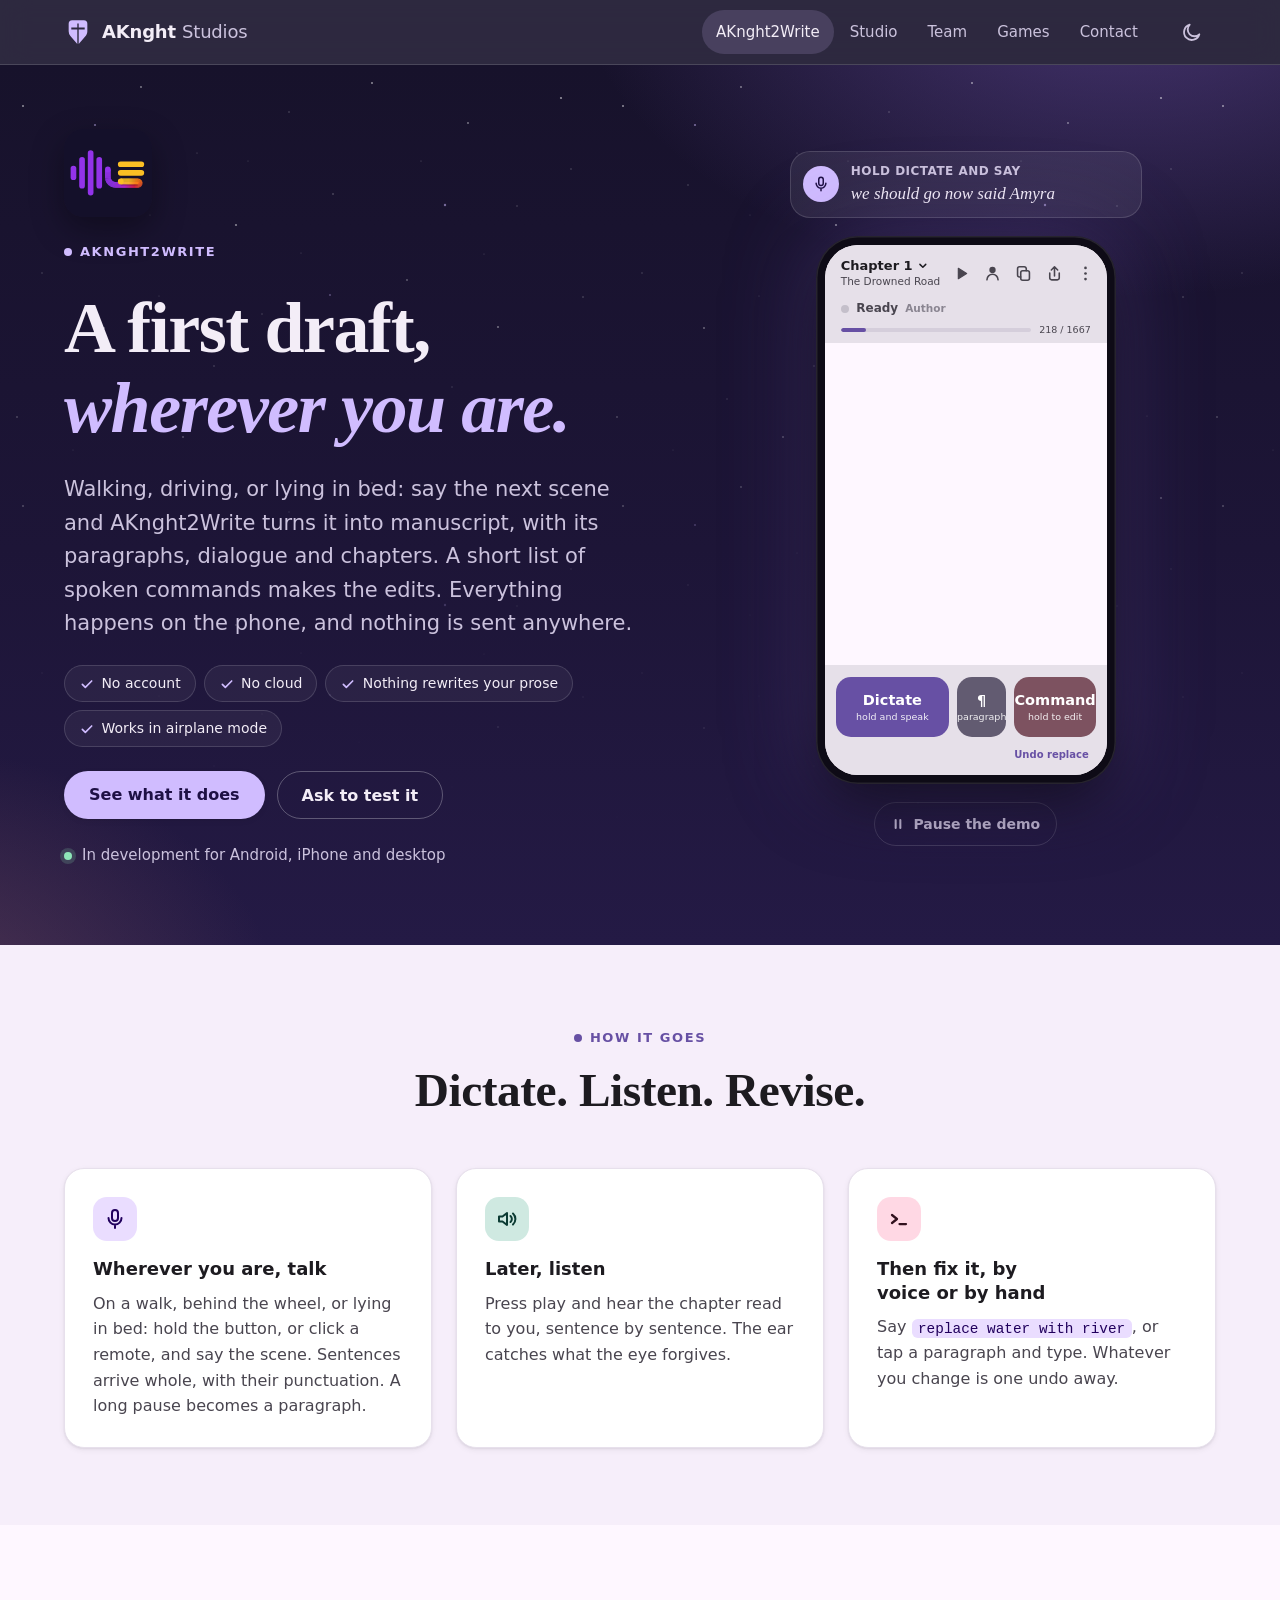
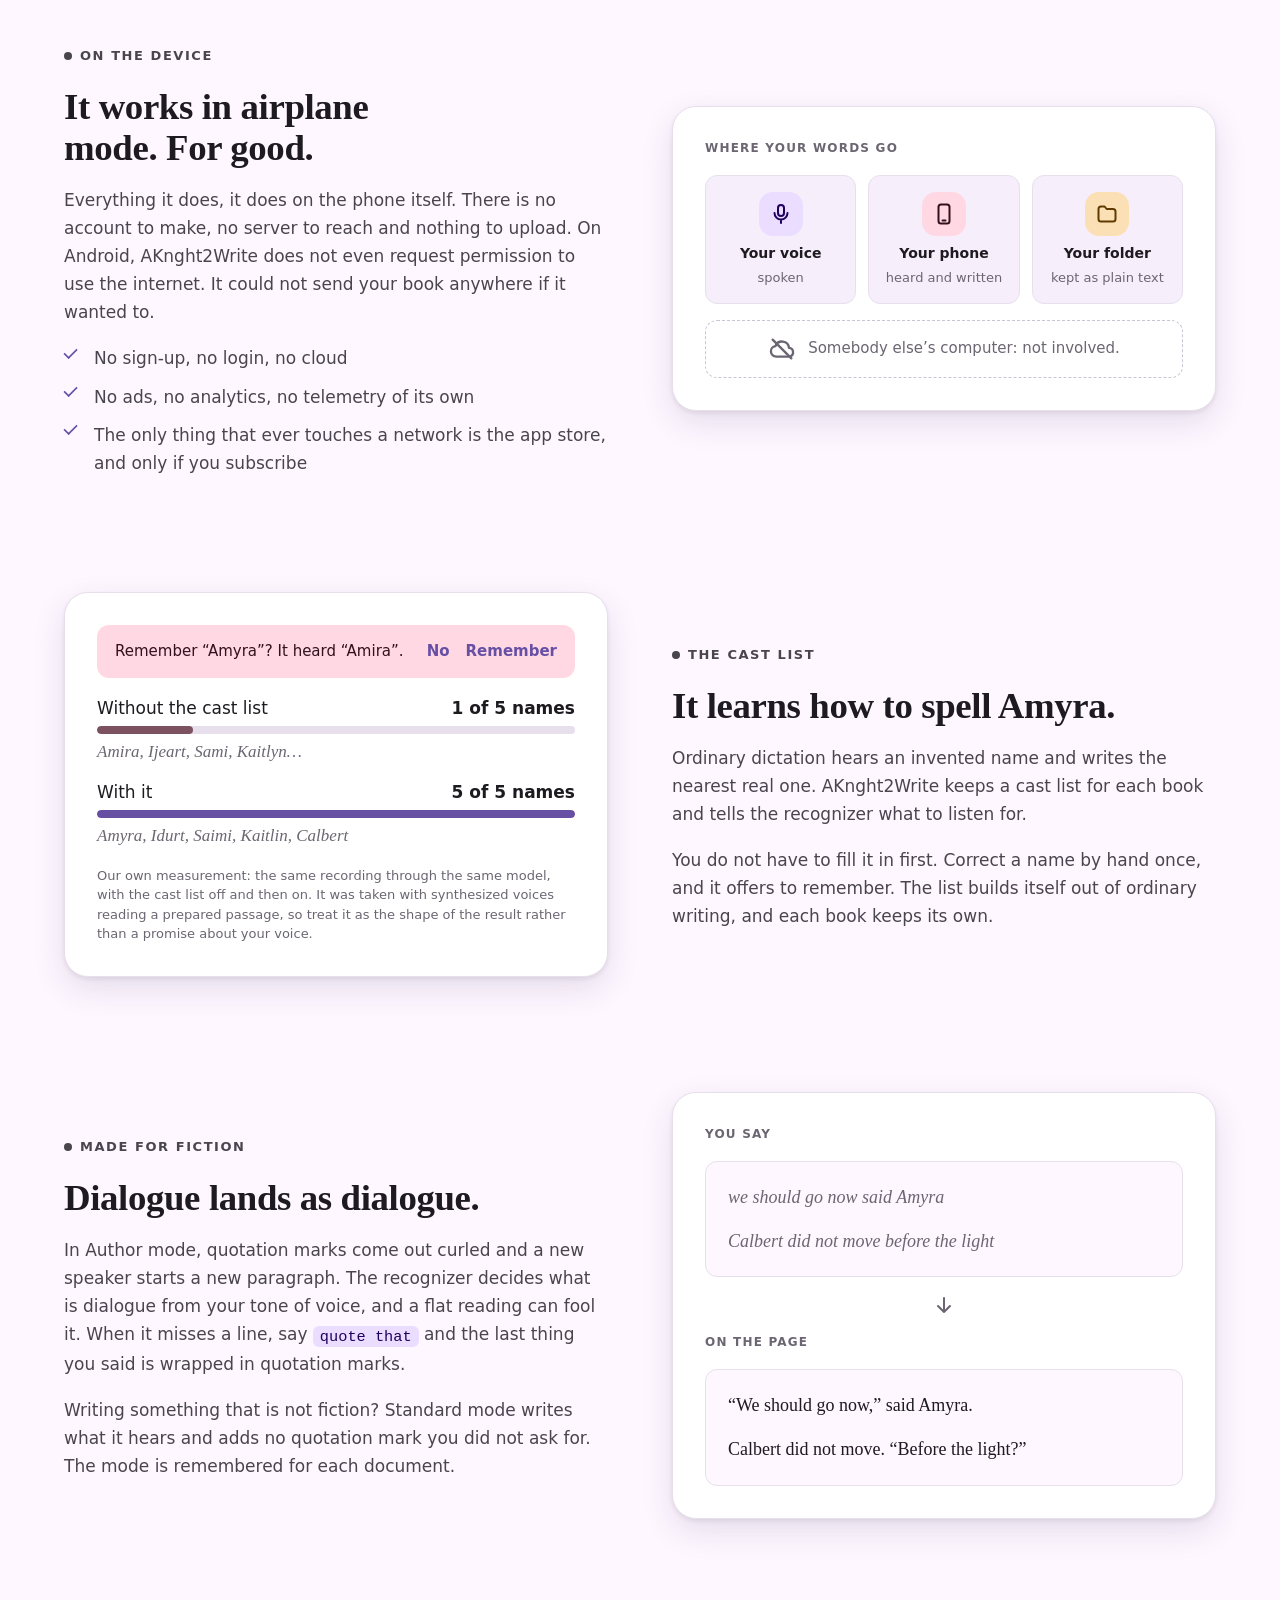
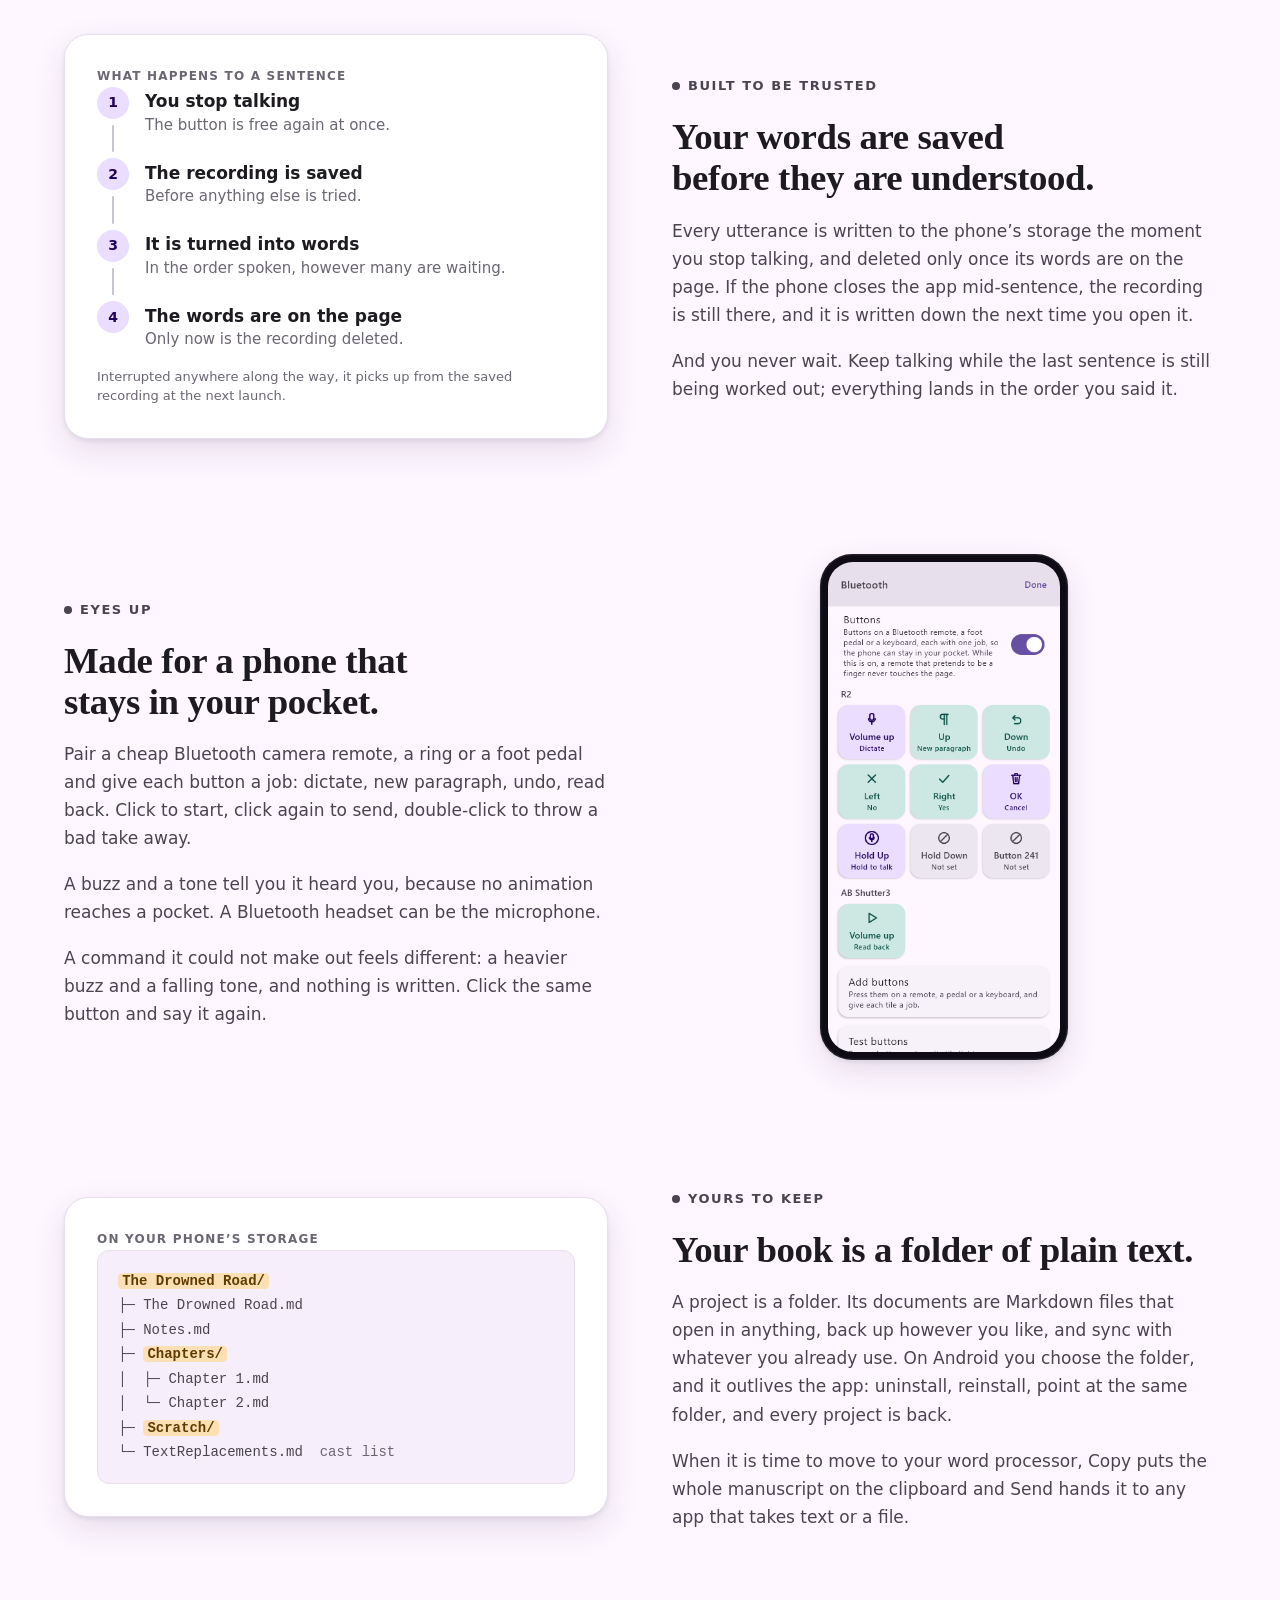
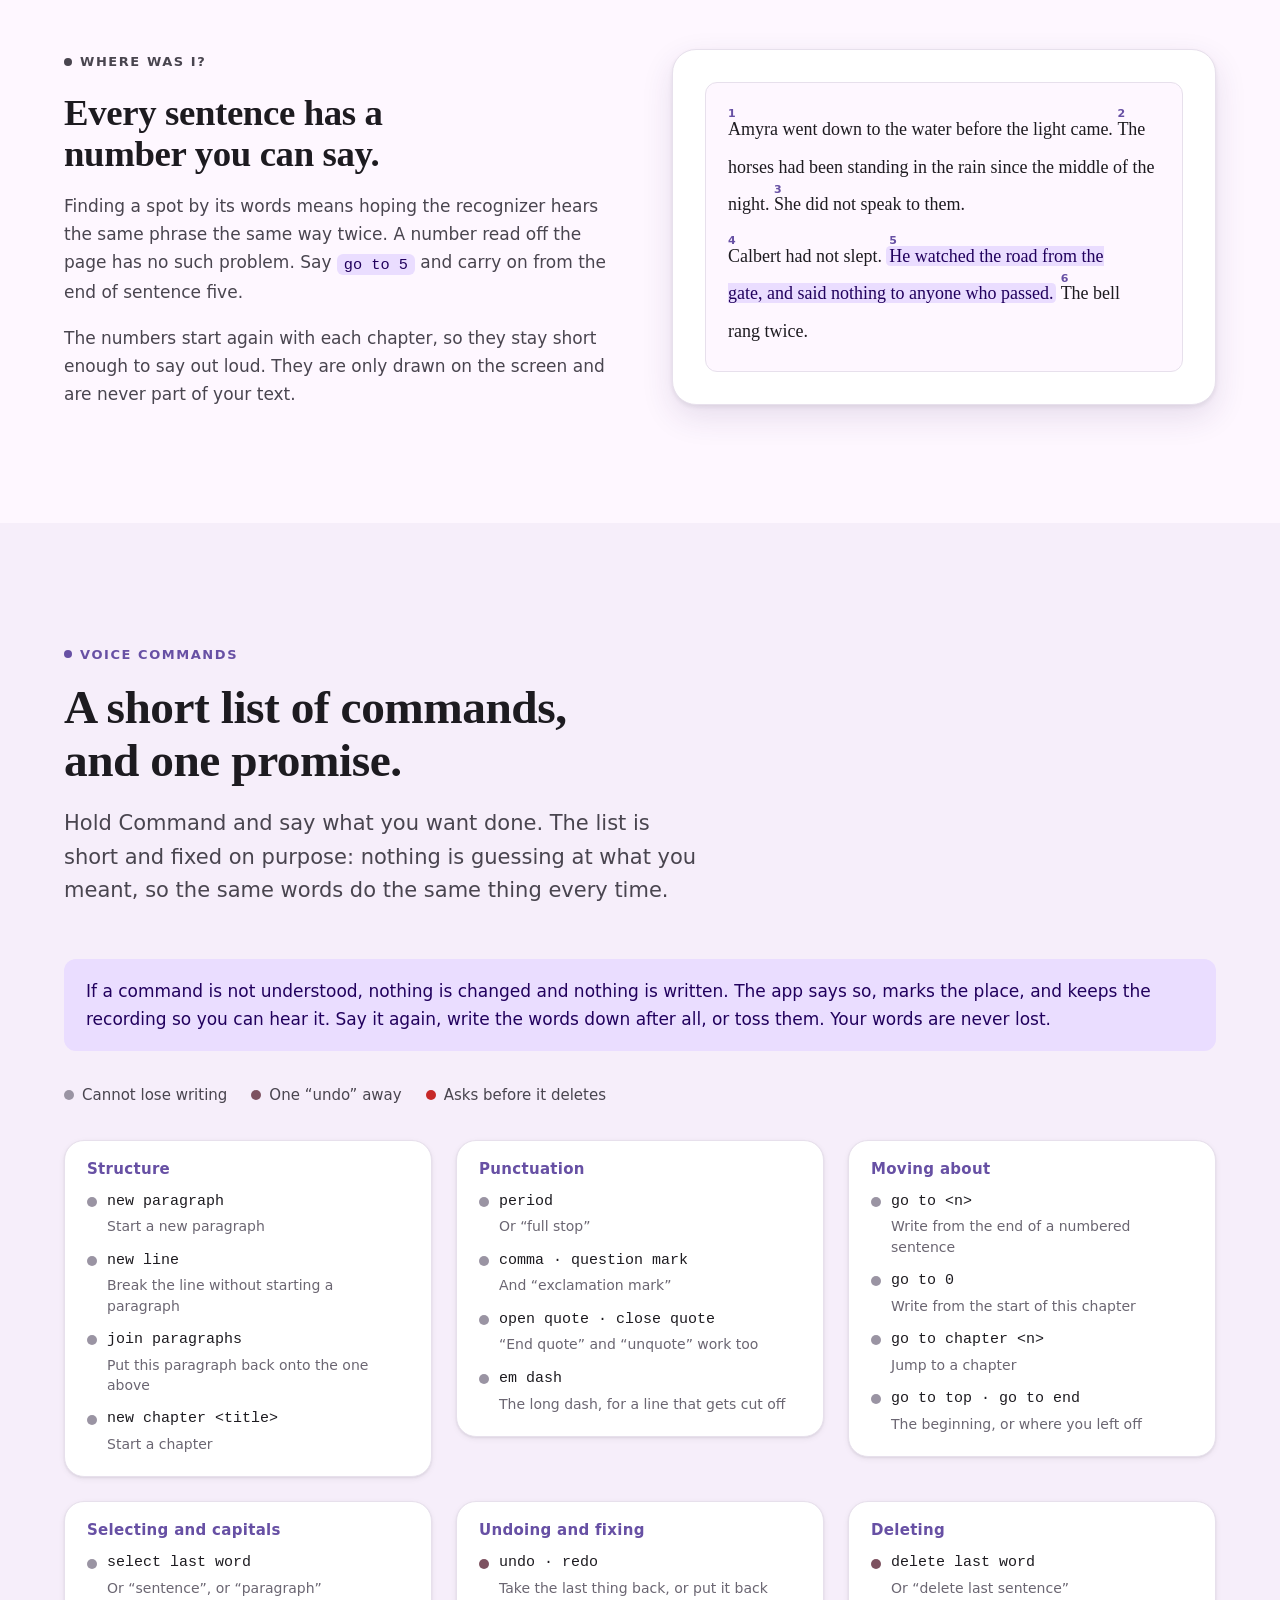
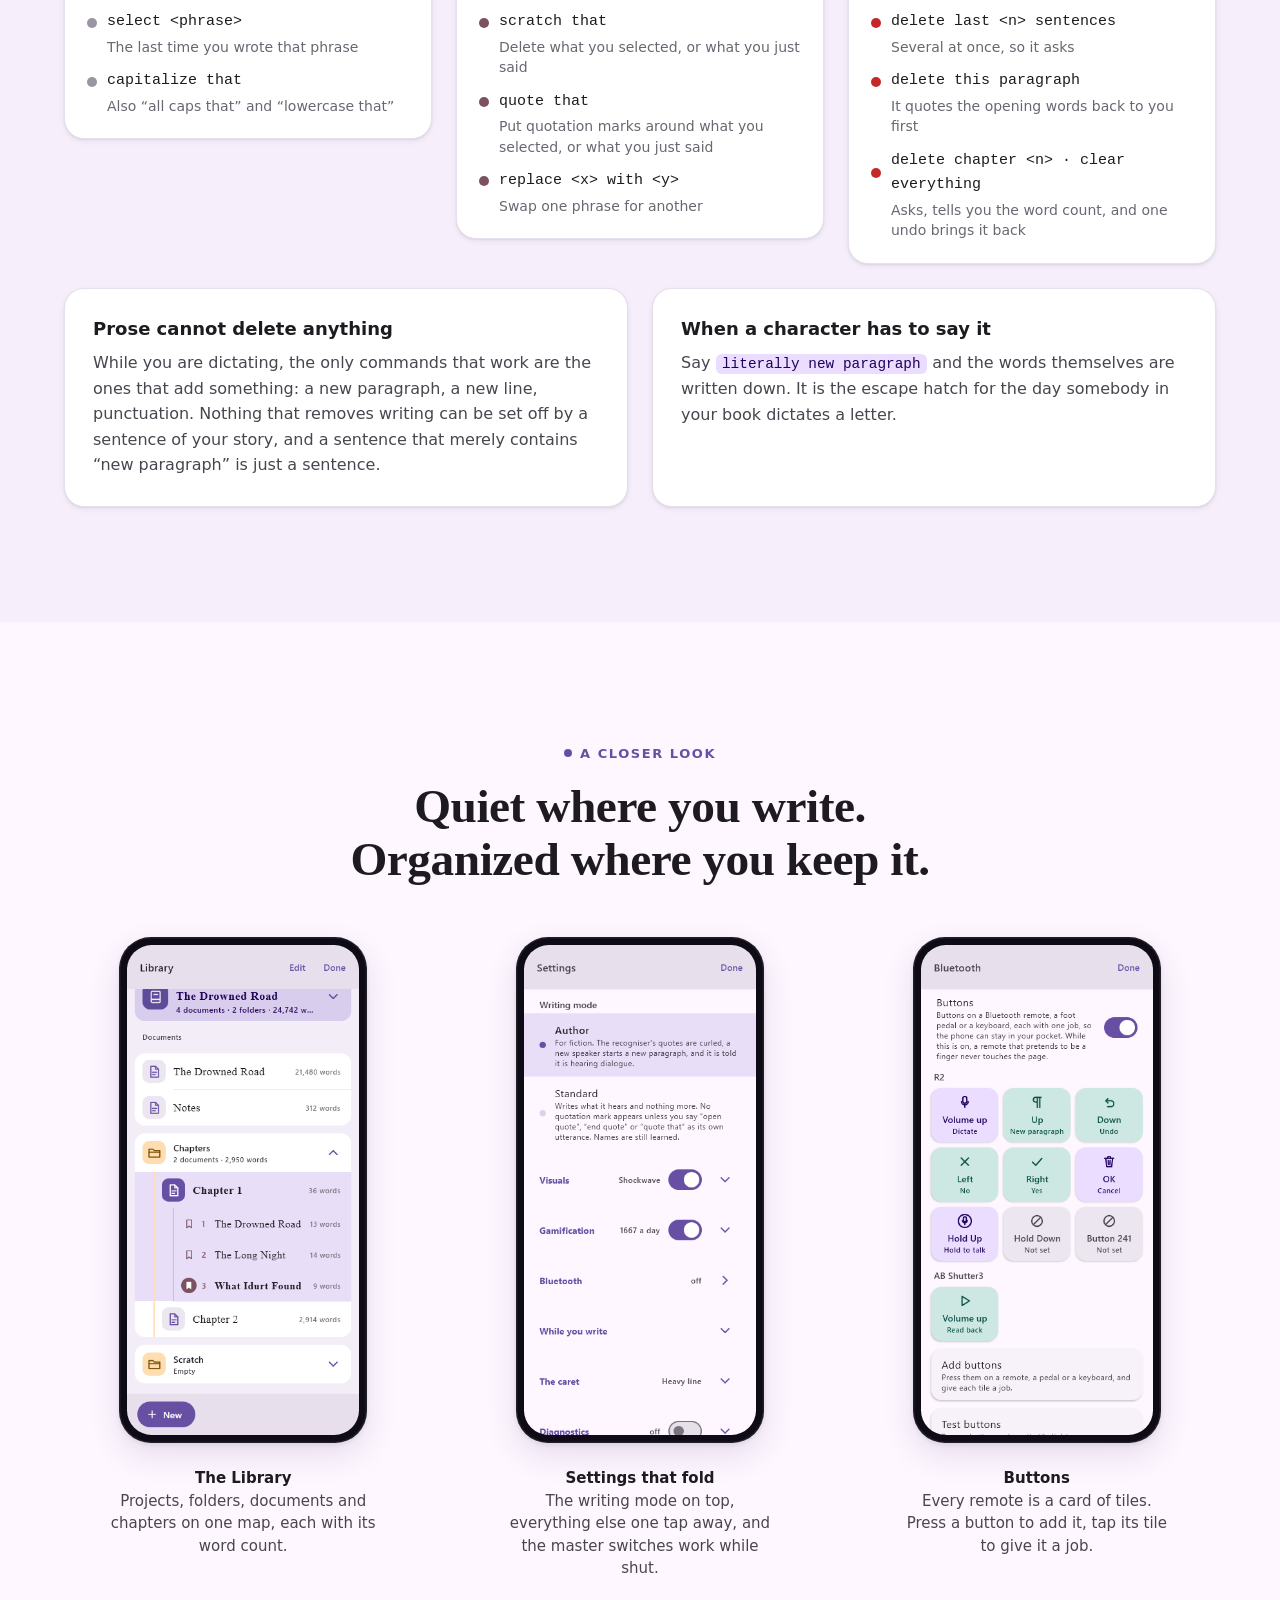
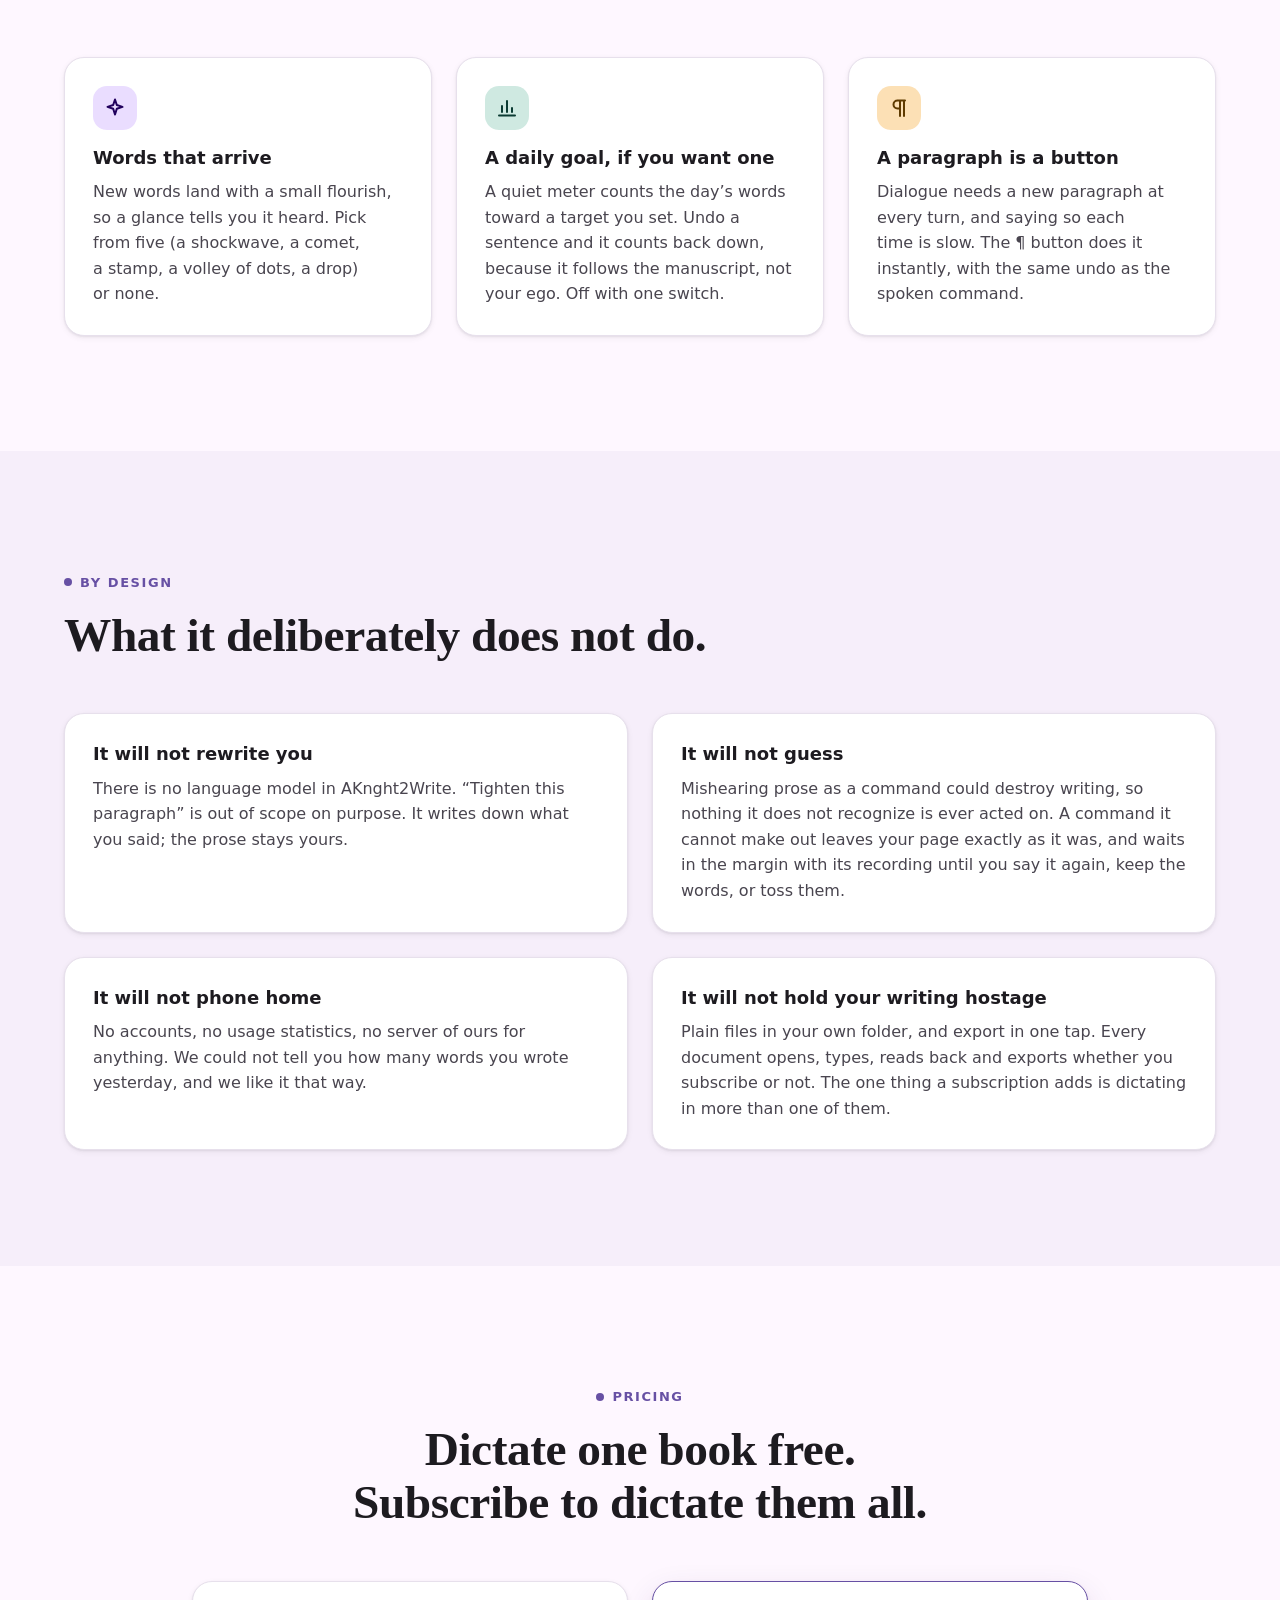
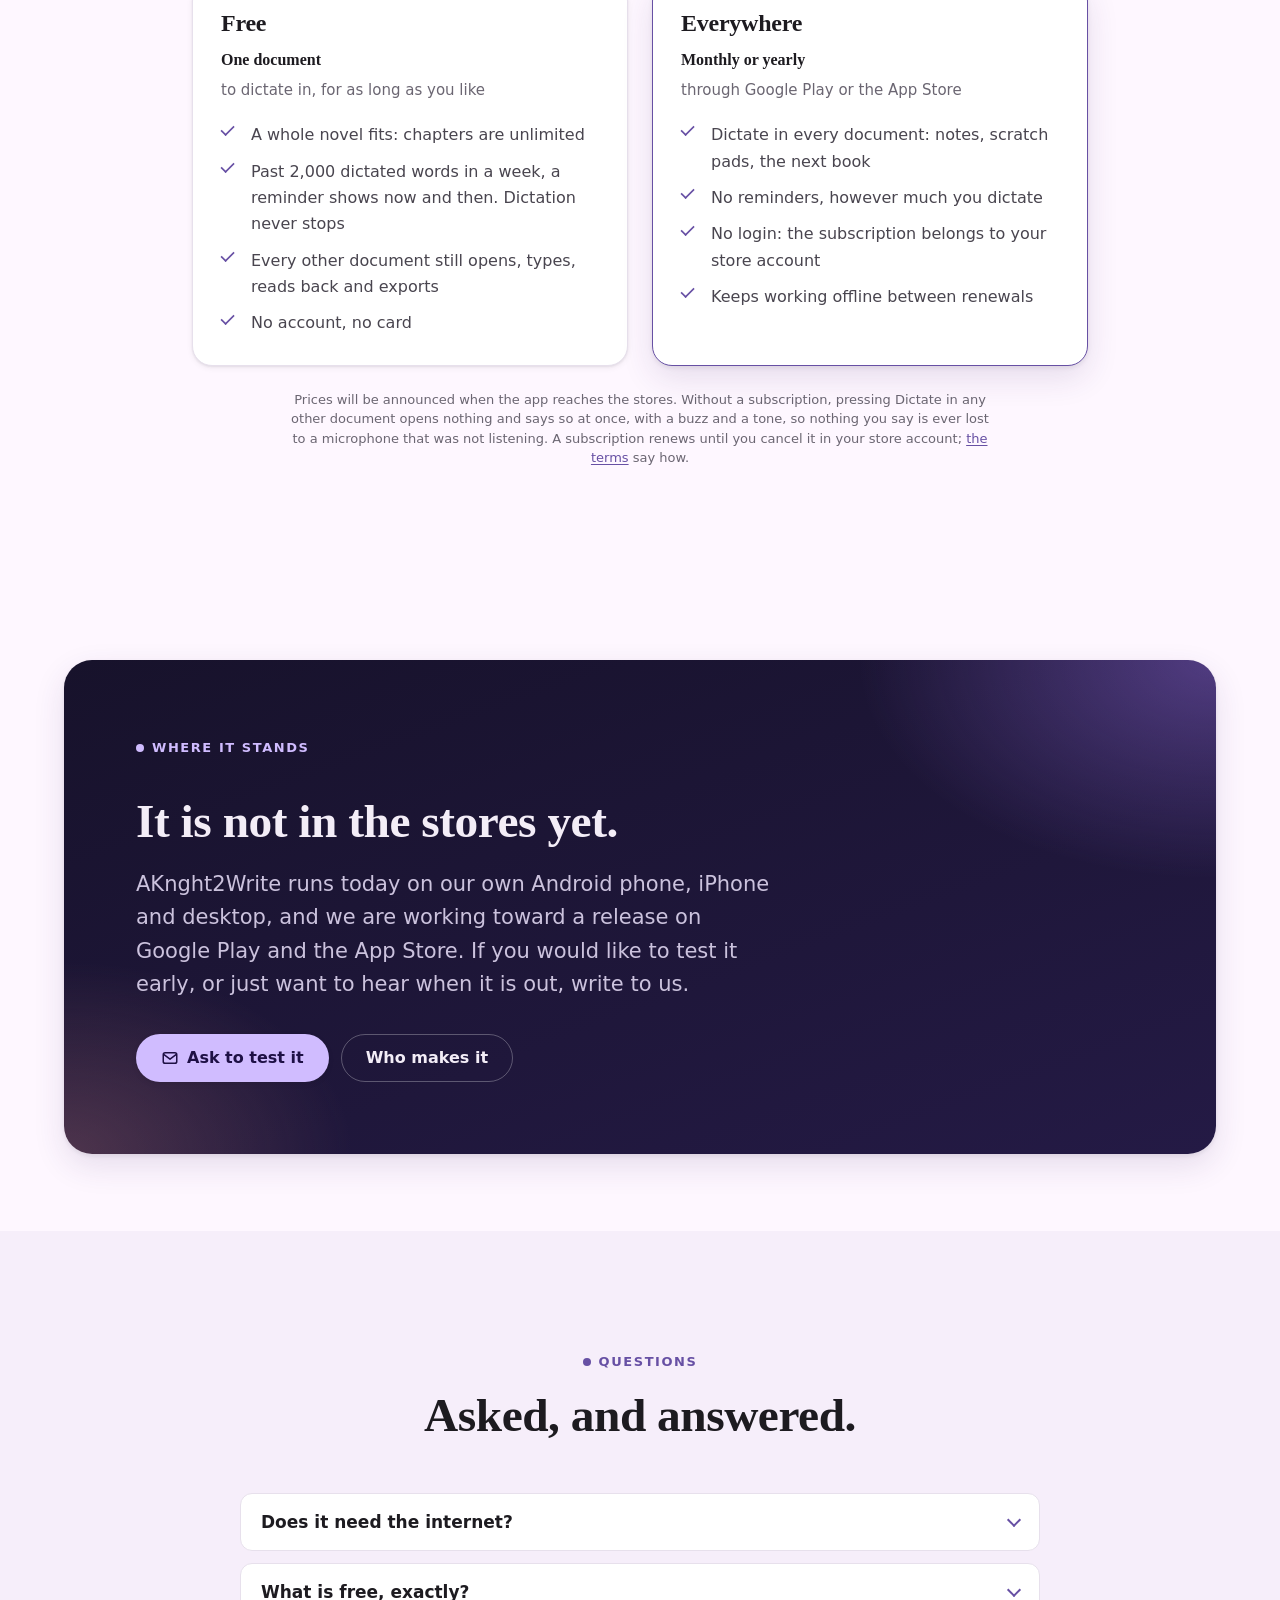
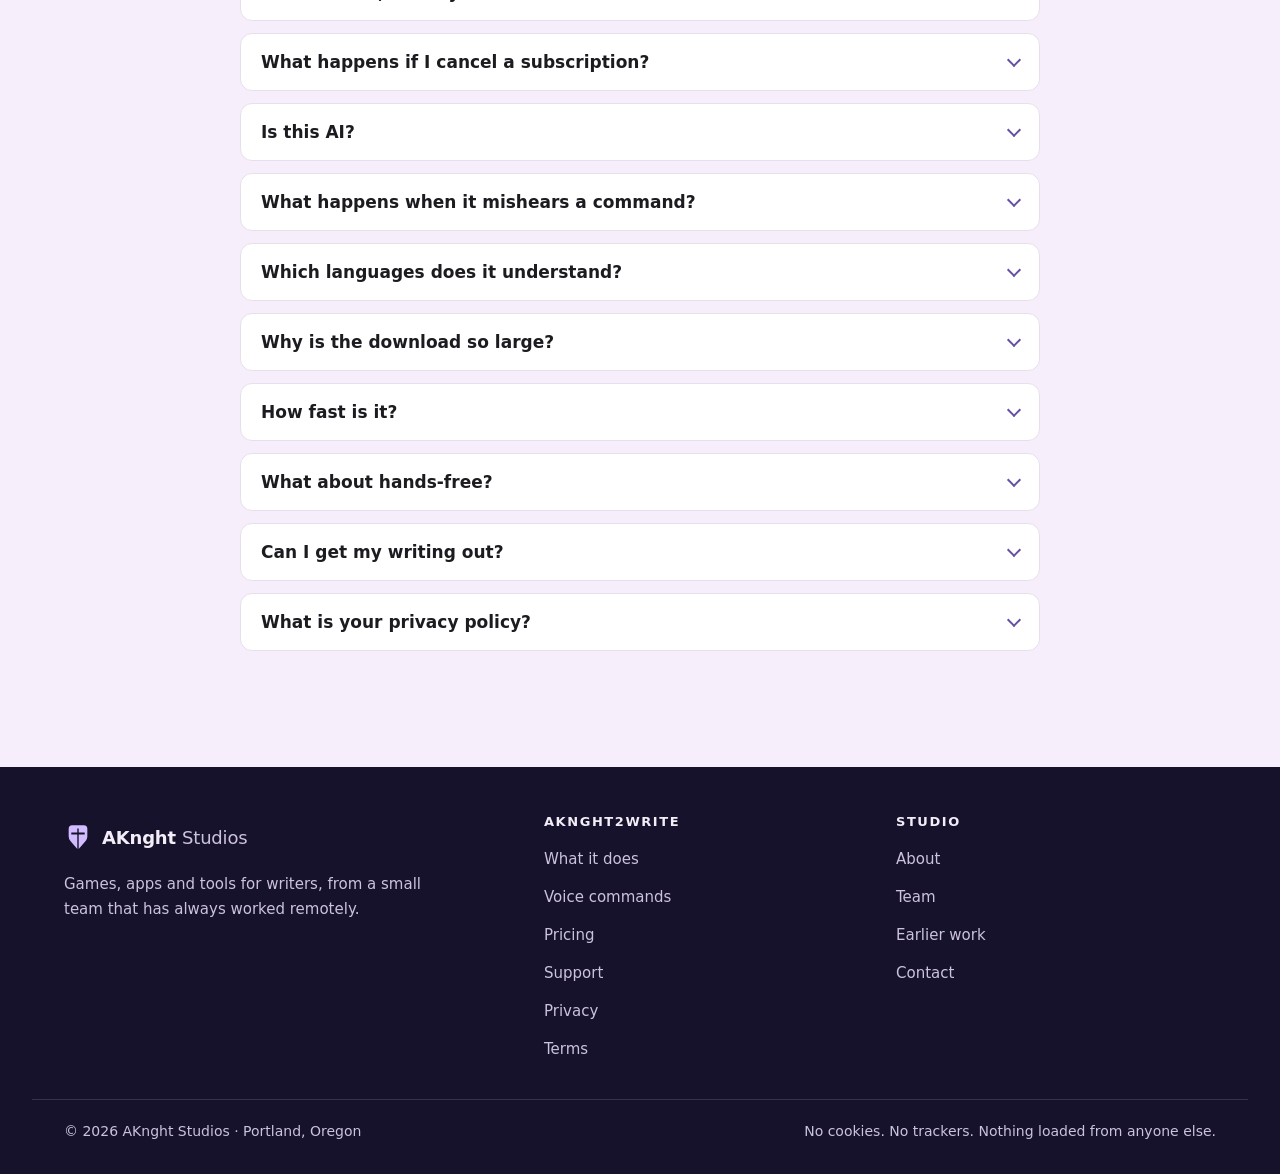
==== commit c494dd9b: "Say that recognition happens on the phone, not how The app page, its FAQ and the terms named the spe" ====
--- a/AKnght2Write/index.html
+++ b/AKnght2Write/index.html
@@ -176,7 +176,7 @@
           <div class="split__copy">
             <p class="eyebrow">On the device</p>
             <h2>It works in airplane mode. For good.</h2>
-            <p>The speech model ships inside the app and runs on the phone’s own processor. There is no account to make, no server to reach and nothing to upload. On Android, AKnght2Write does not even request permission to use the internet. It could not send your book anywhere if it wanted to.</p>
+            <p>Everything it does, it does on the phone itself. There is no account to make, no server to reach and nothing to upload. On Android, AKnght2Write does not even request permission to use the internet. It could not send your book anywhere if it wanted to.</p>
             <ul class="ticks">
               <li>No sign-up, no login, no cloud</li>
               <li>No ads, no analytics, no telemetry of its own</li>
@@ -570,7 +570,7 @@
           </details>
           <details>
             <summary>Is this AI?</summary>
-            <div><p>The listening is. Speech recognition uses Whisper, an open-source speech model released by OpenAI, run on the phone itself by the open-source whisper.cpp. The writing is not: there is no language model, nothing generates or “improves” your text, and commands are matched against a fixed list.</p></div>
+            <div><p>The listening is: speech is recognised on the phone itself, never on a server. The writing is not: there is no language model, nothing generates or “improves” your text, and commands are matched against a fixed list.</p></div>
           </details>
           <details>
             <summary>What happens when it mishears a command?</summary>
@@ -578,11 +578,11 @@
           </details>
           <details>
             <summary>Which languages does it understand?</summary>
-            <div><p>English, for now. The speech model bundled with the app is English-only.</p></div>
+            <div><p>English, for now.</p></div>
           </details>
           <details>
             <summary>Why is the download so large?</summary>
-            <div><p>Because the speech model comes inside the app, about a third of a gigabyte in all. The alternatives were a download on first run or sending your voice to a server, and we wanted neither.</p></div>
+            <div><p>Because everything it needs to understand you comes inside the app. The alternatives were a download on first run or sending your voice to a server, and we wanted neither.</p></div>
           </details>
           <details>
             <summary>How fast is it?</summary>
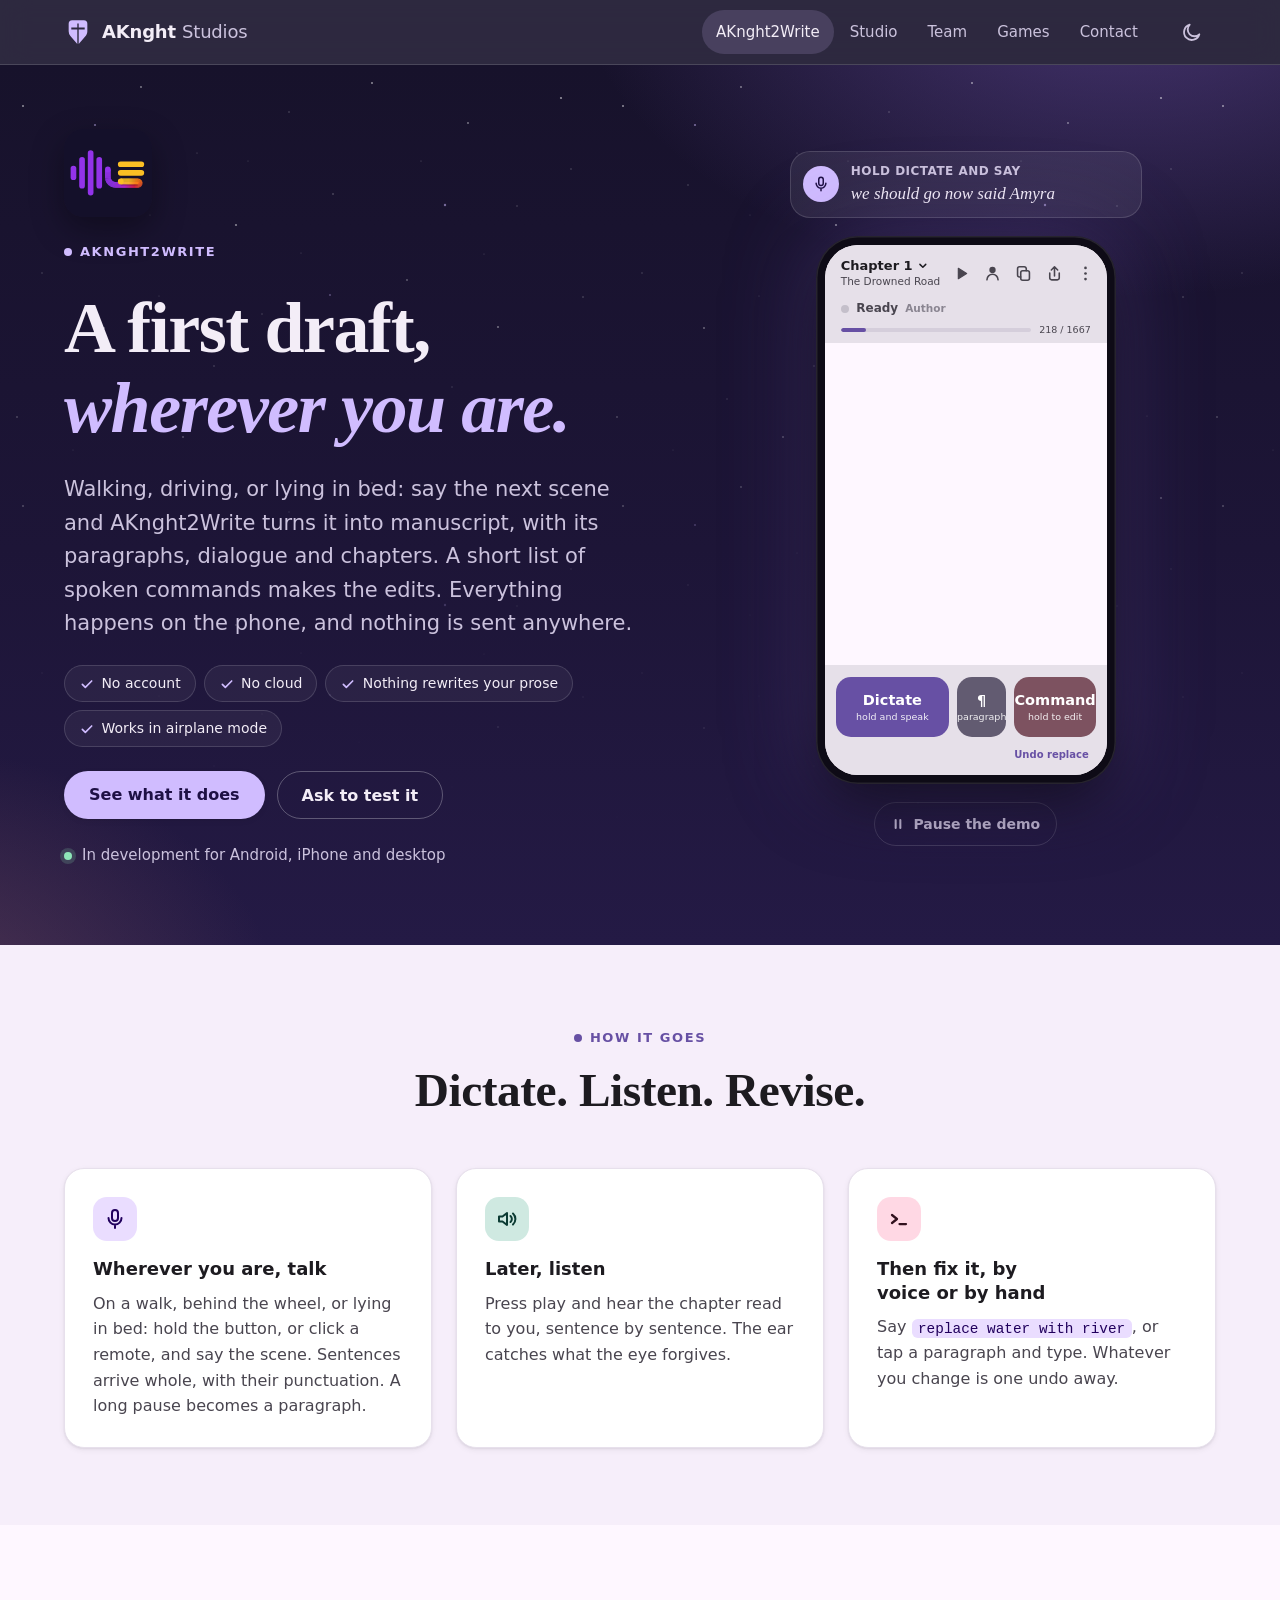
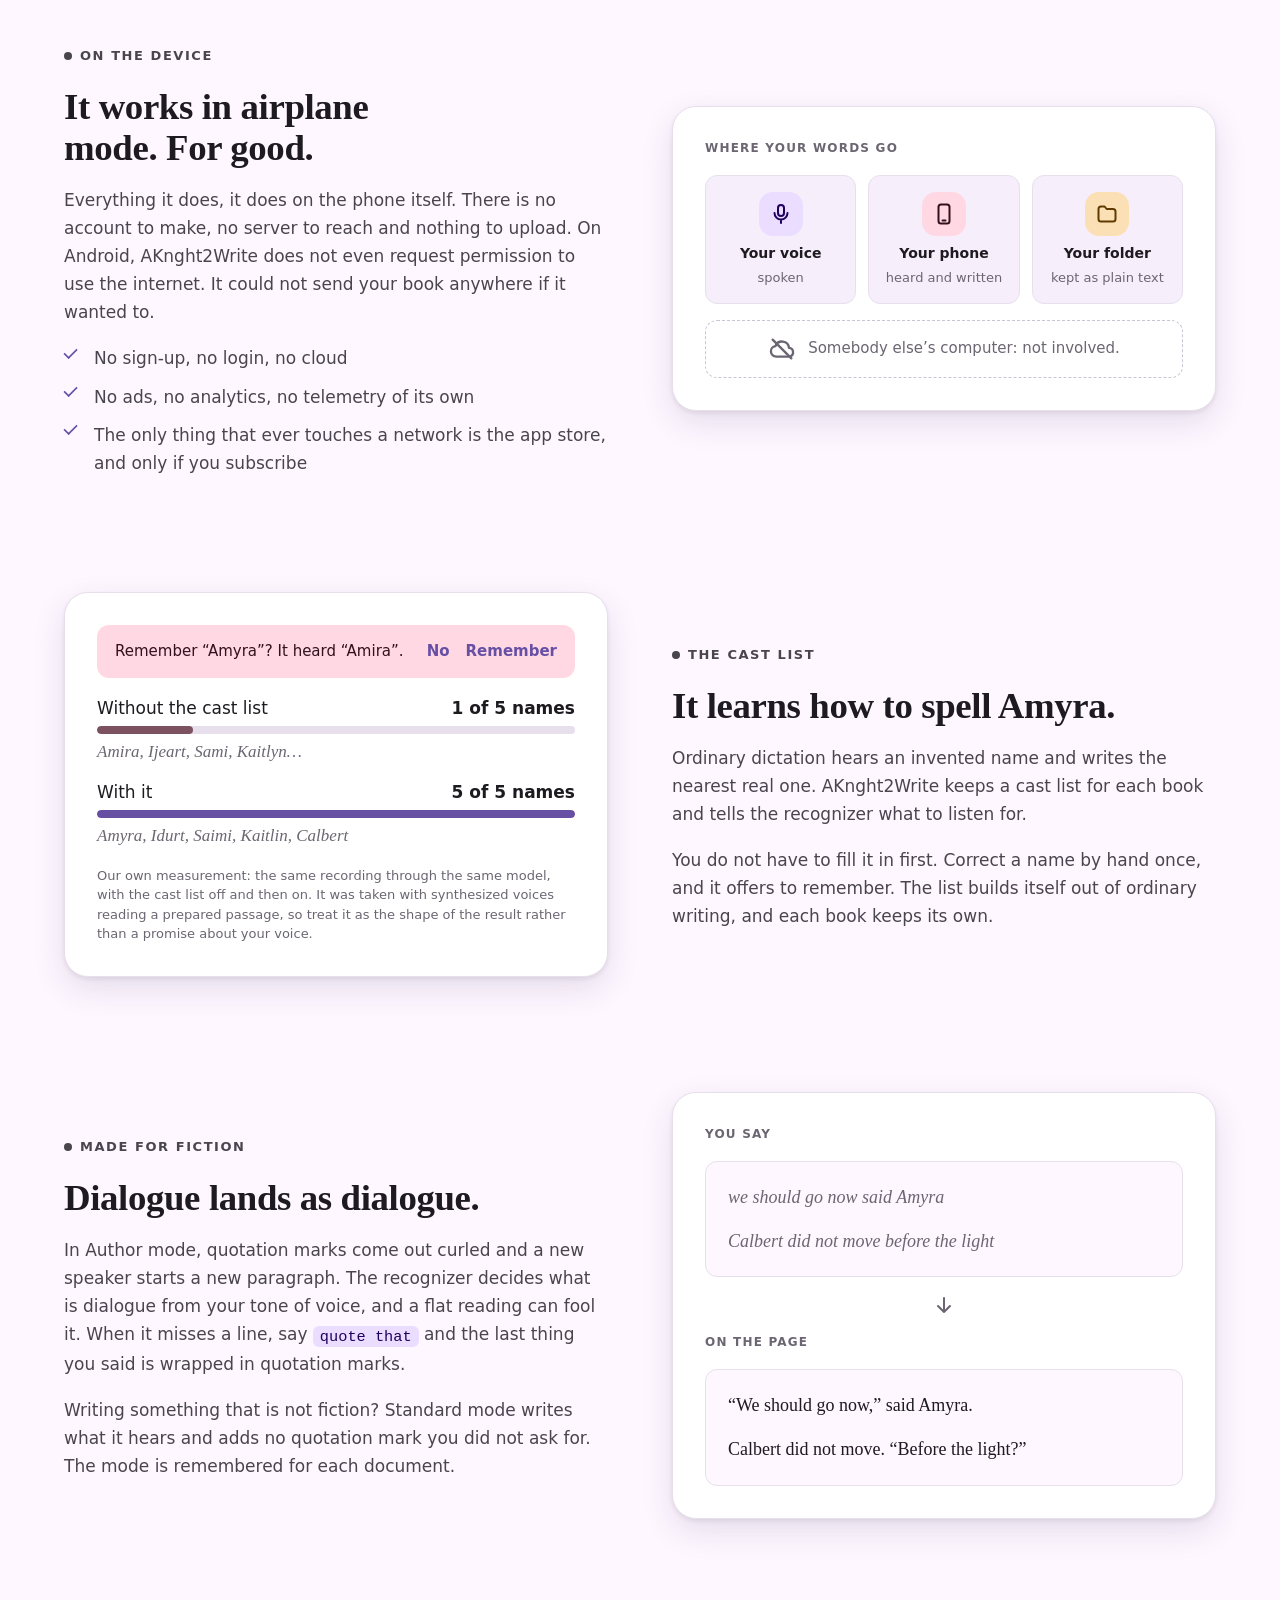
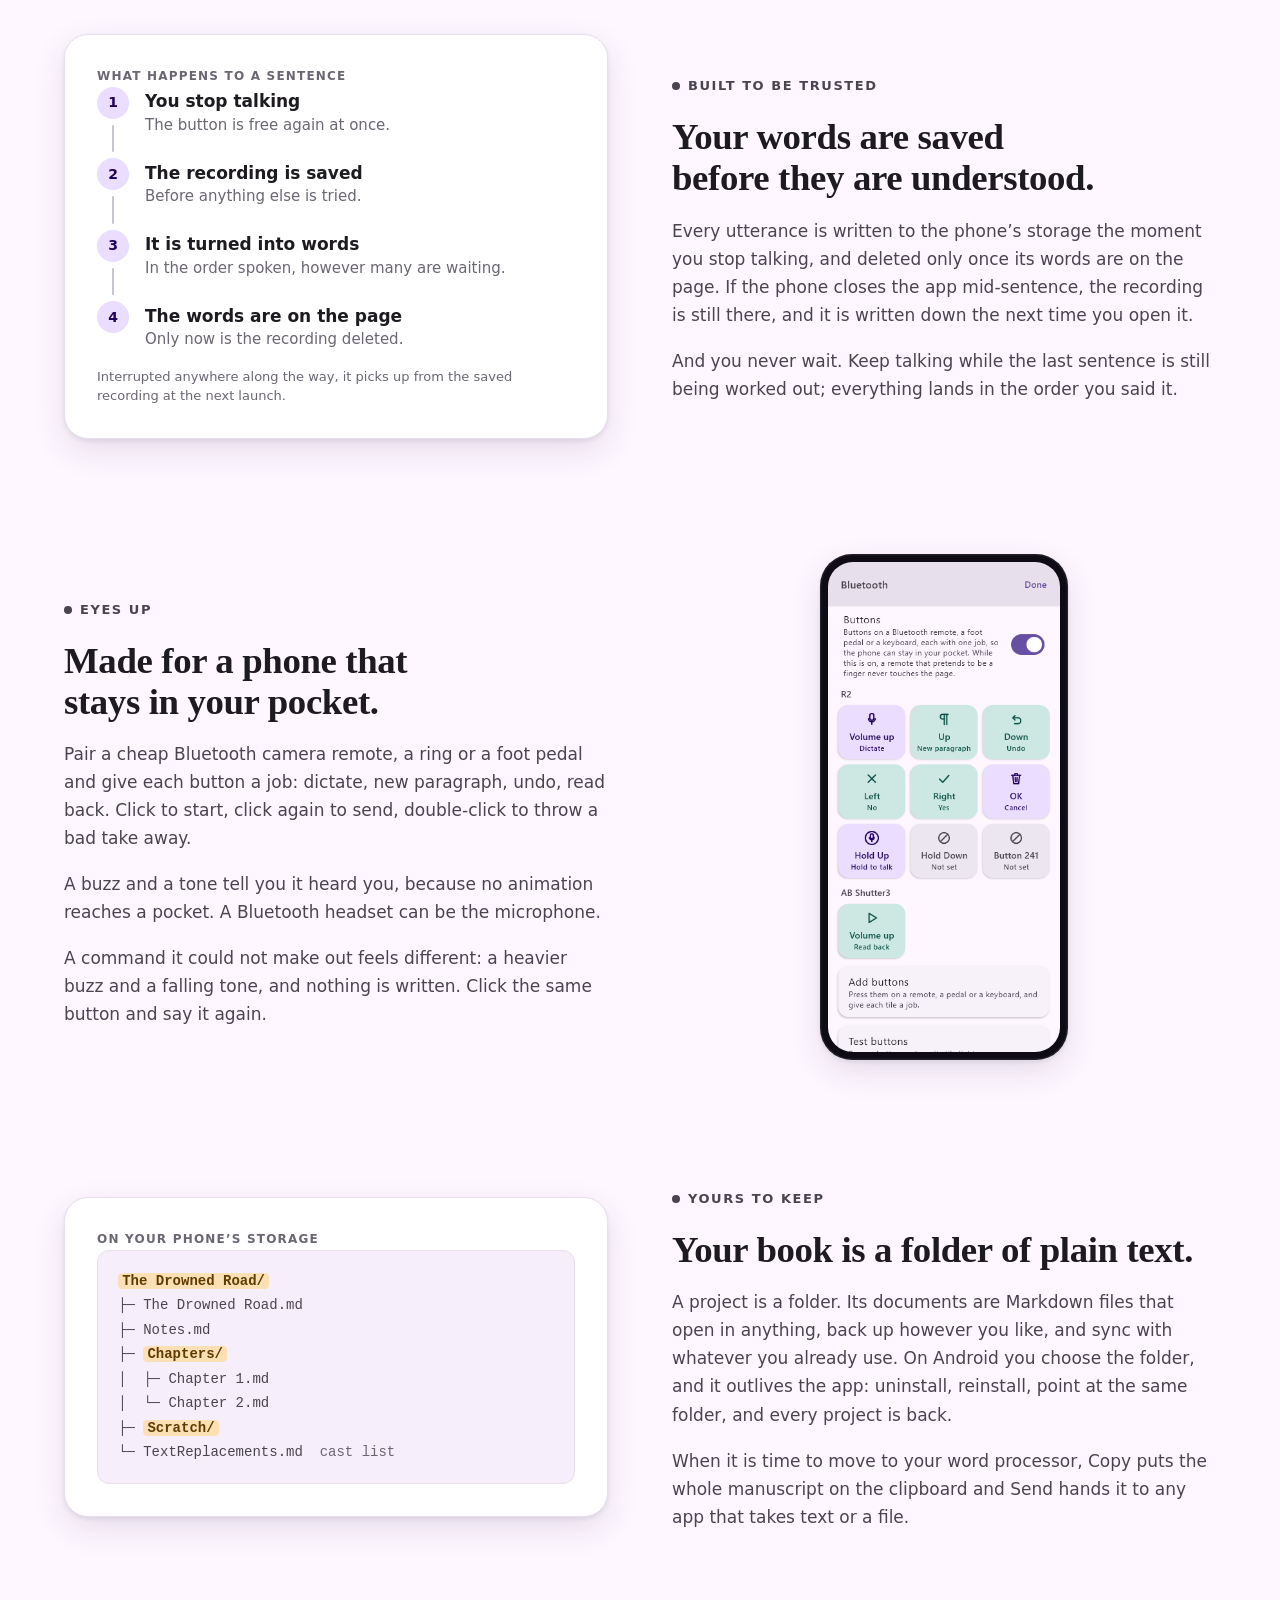
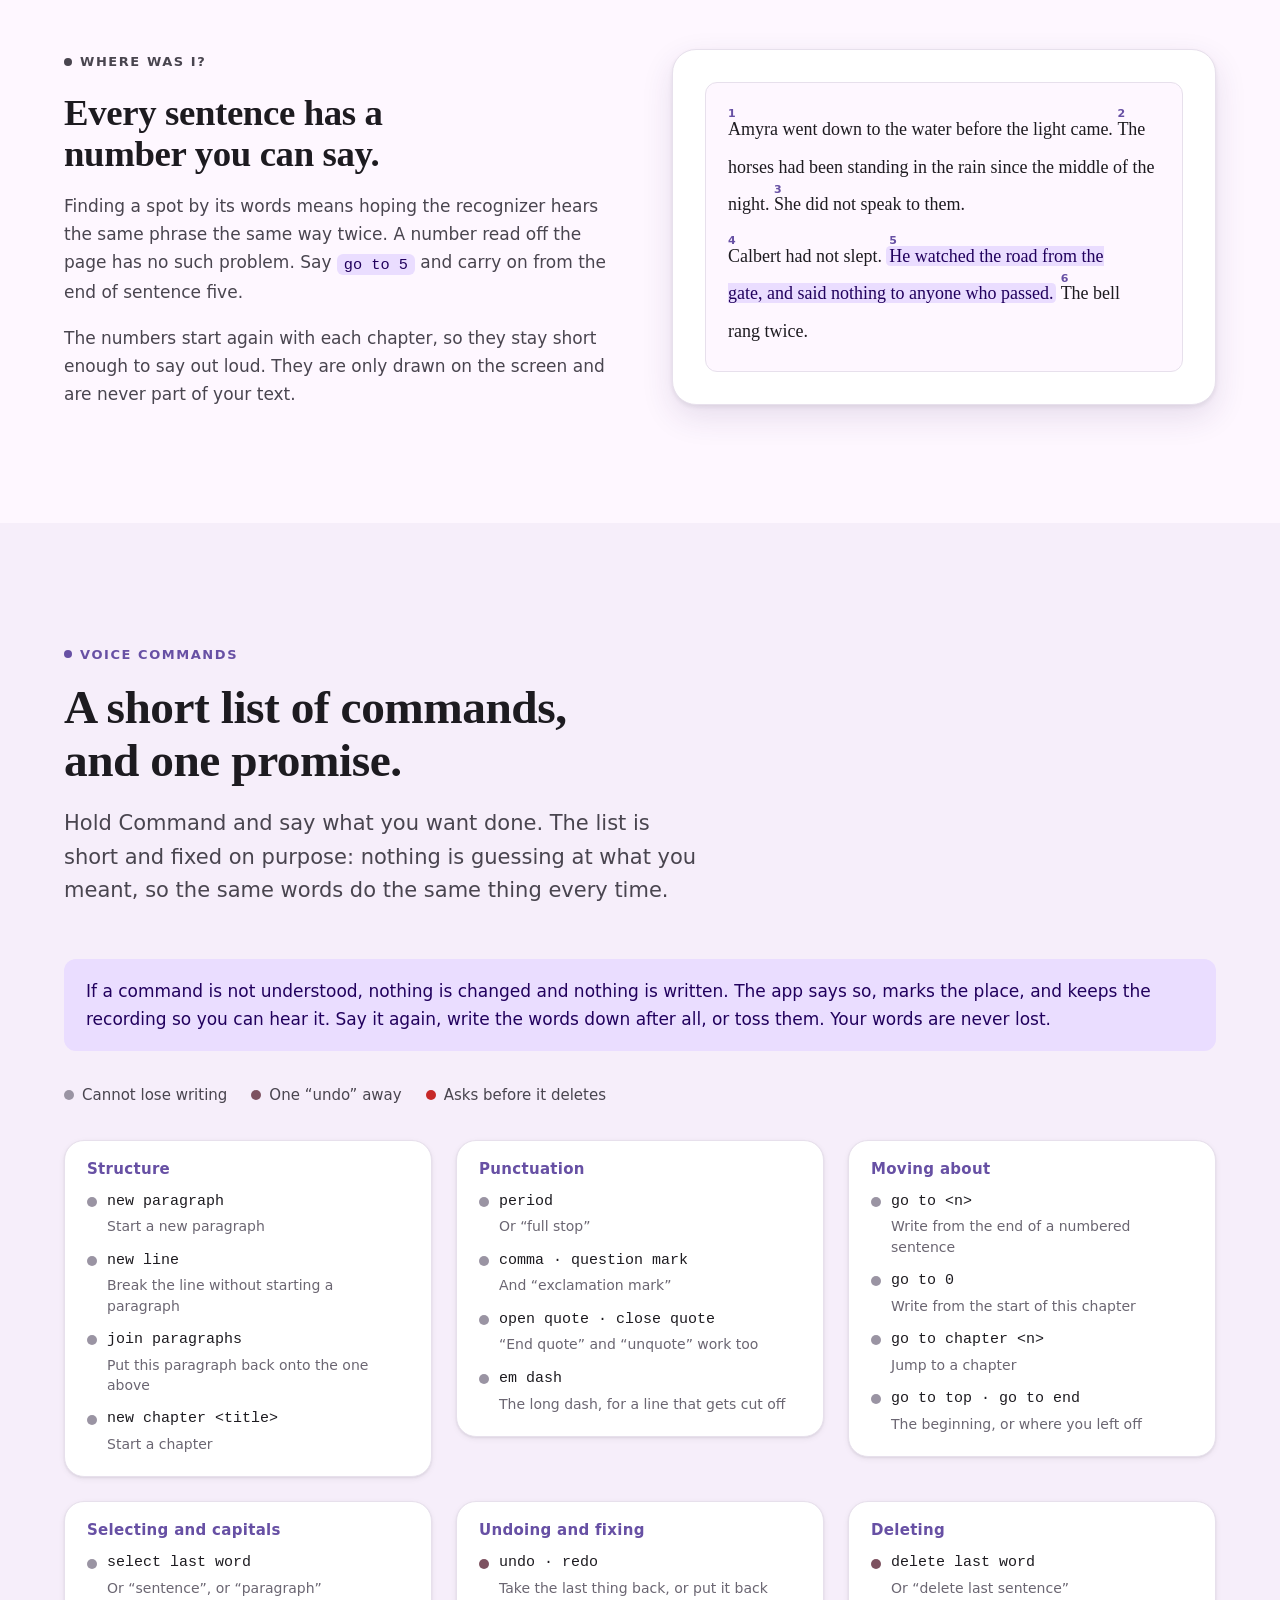
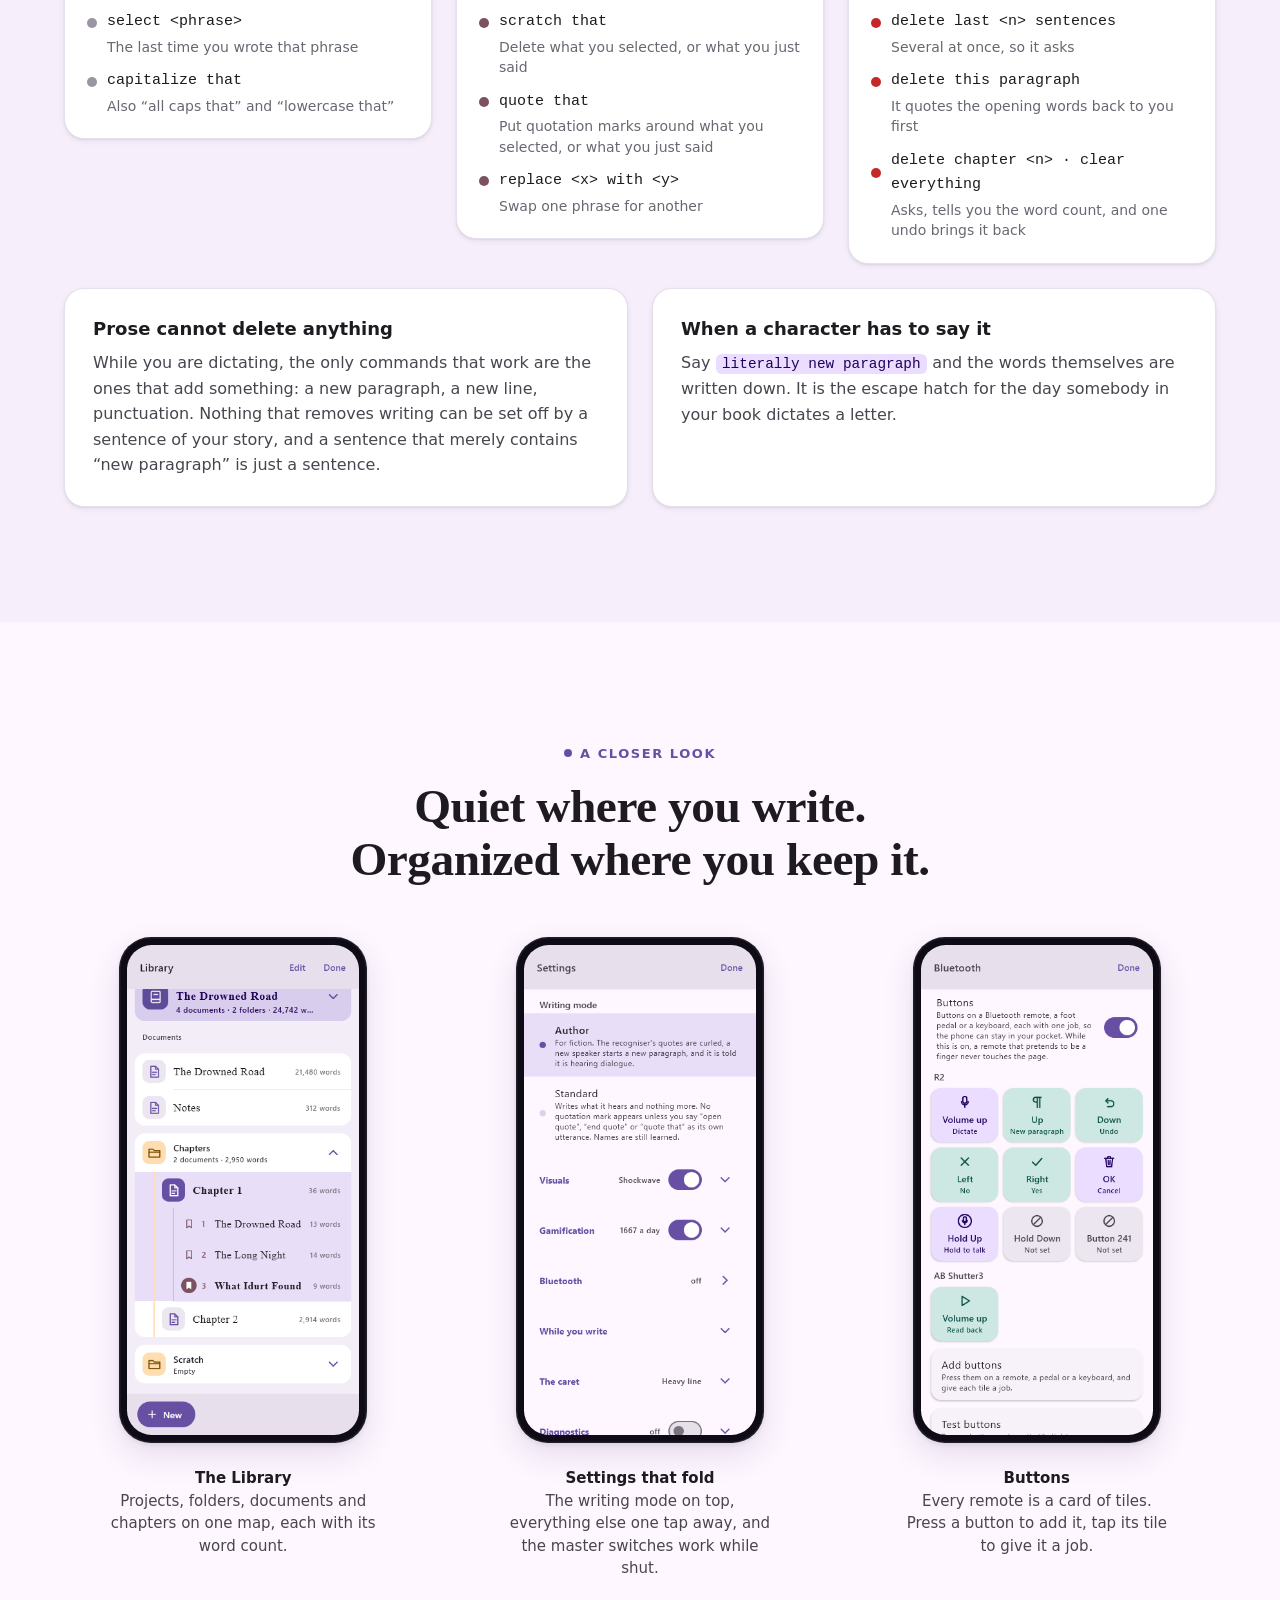
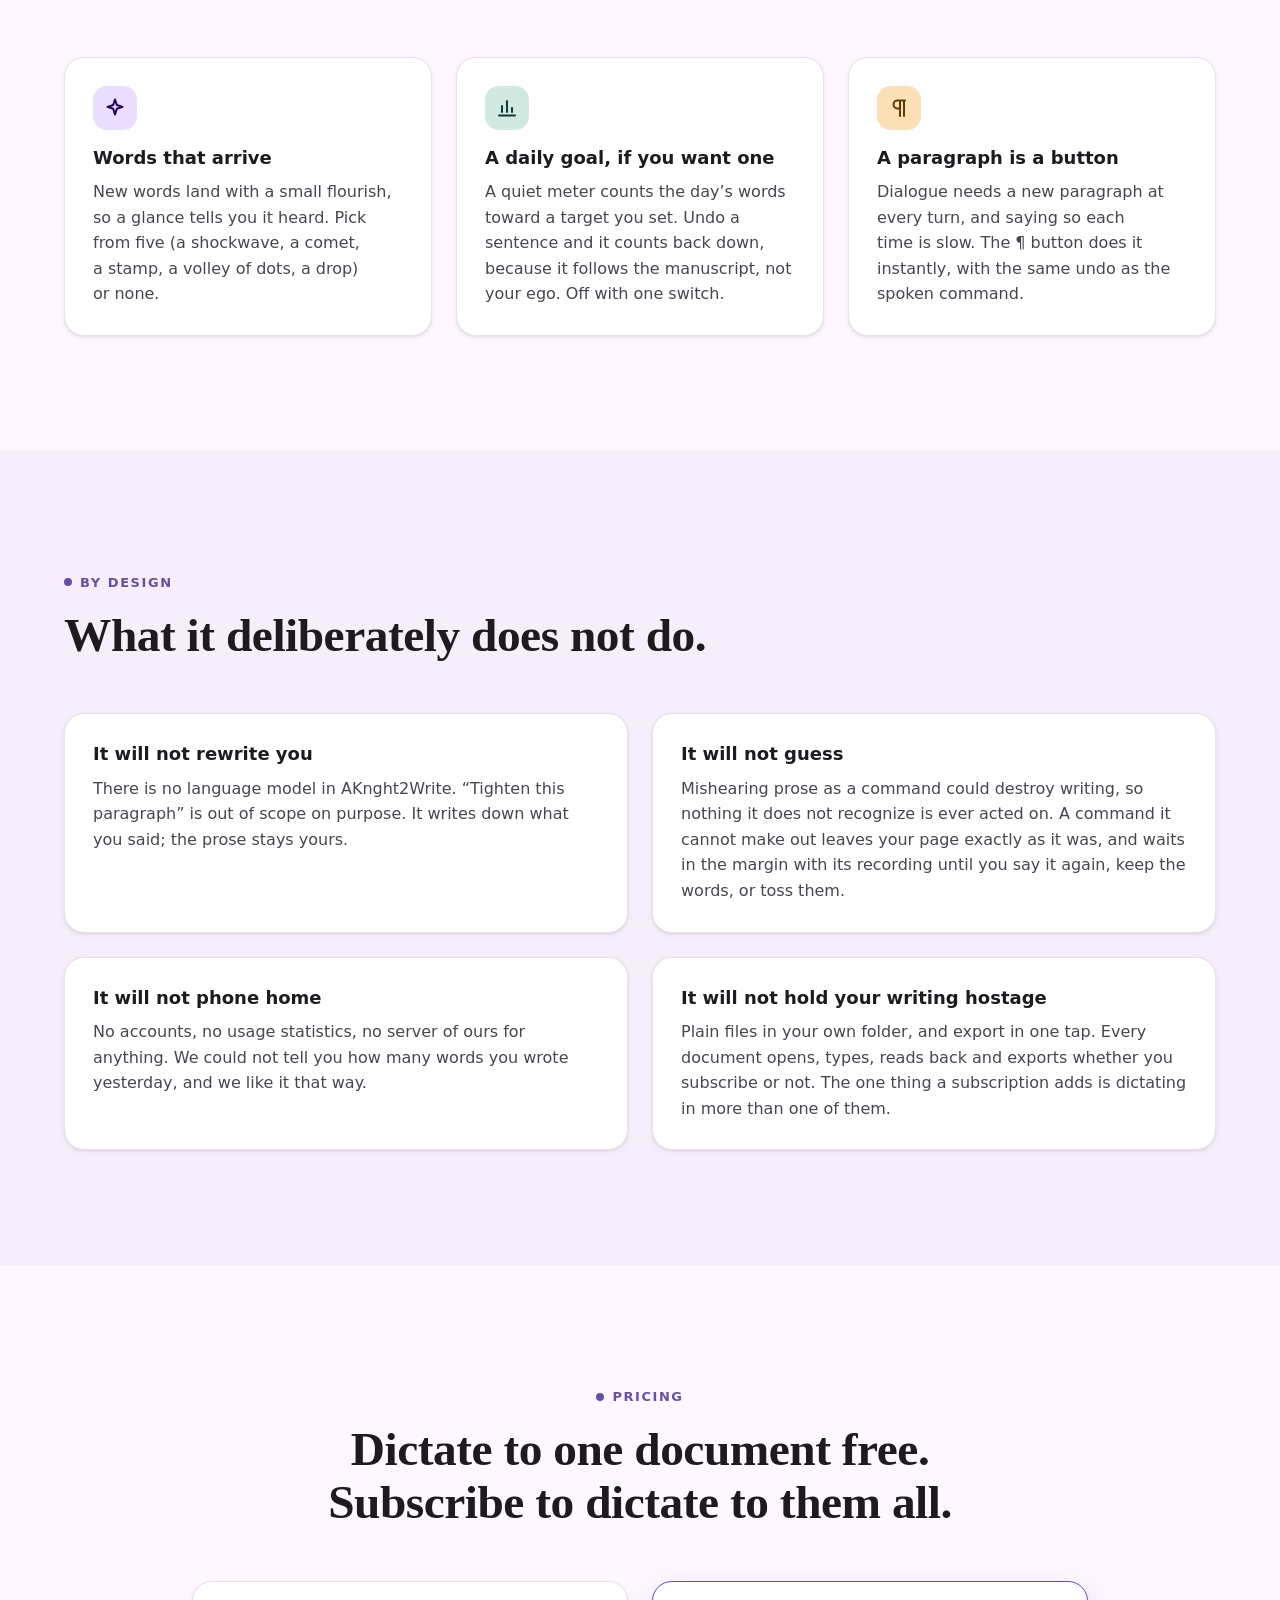
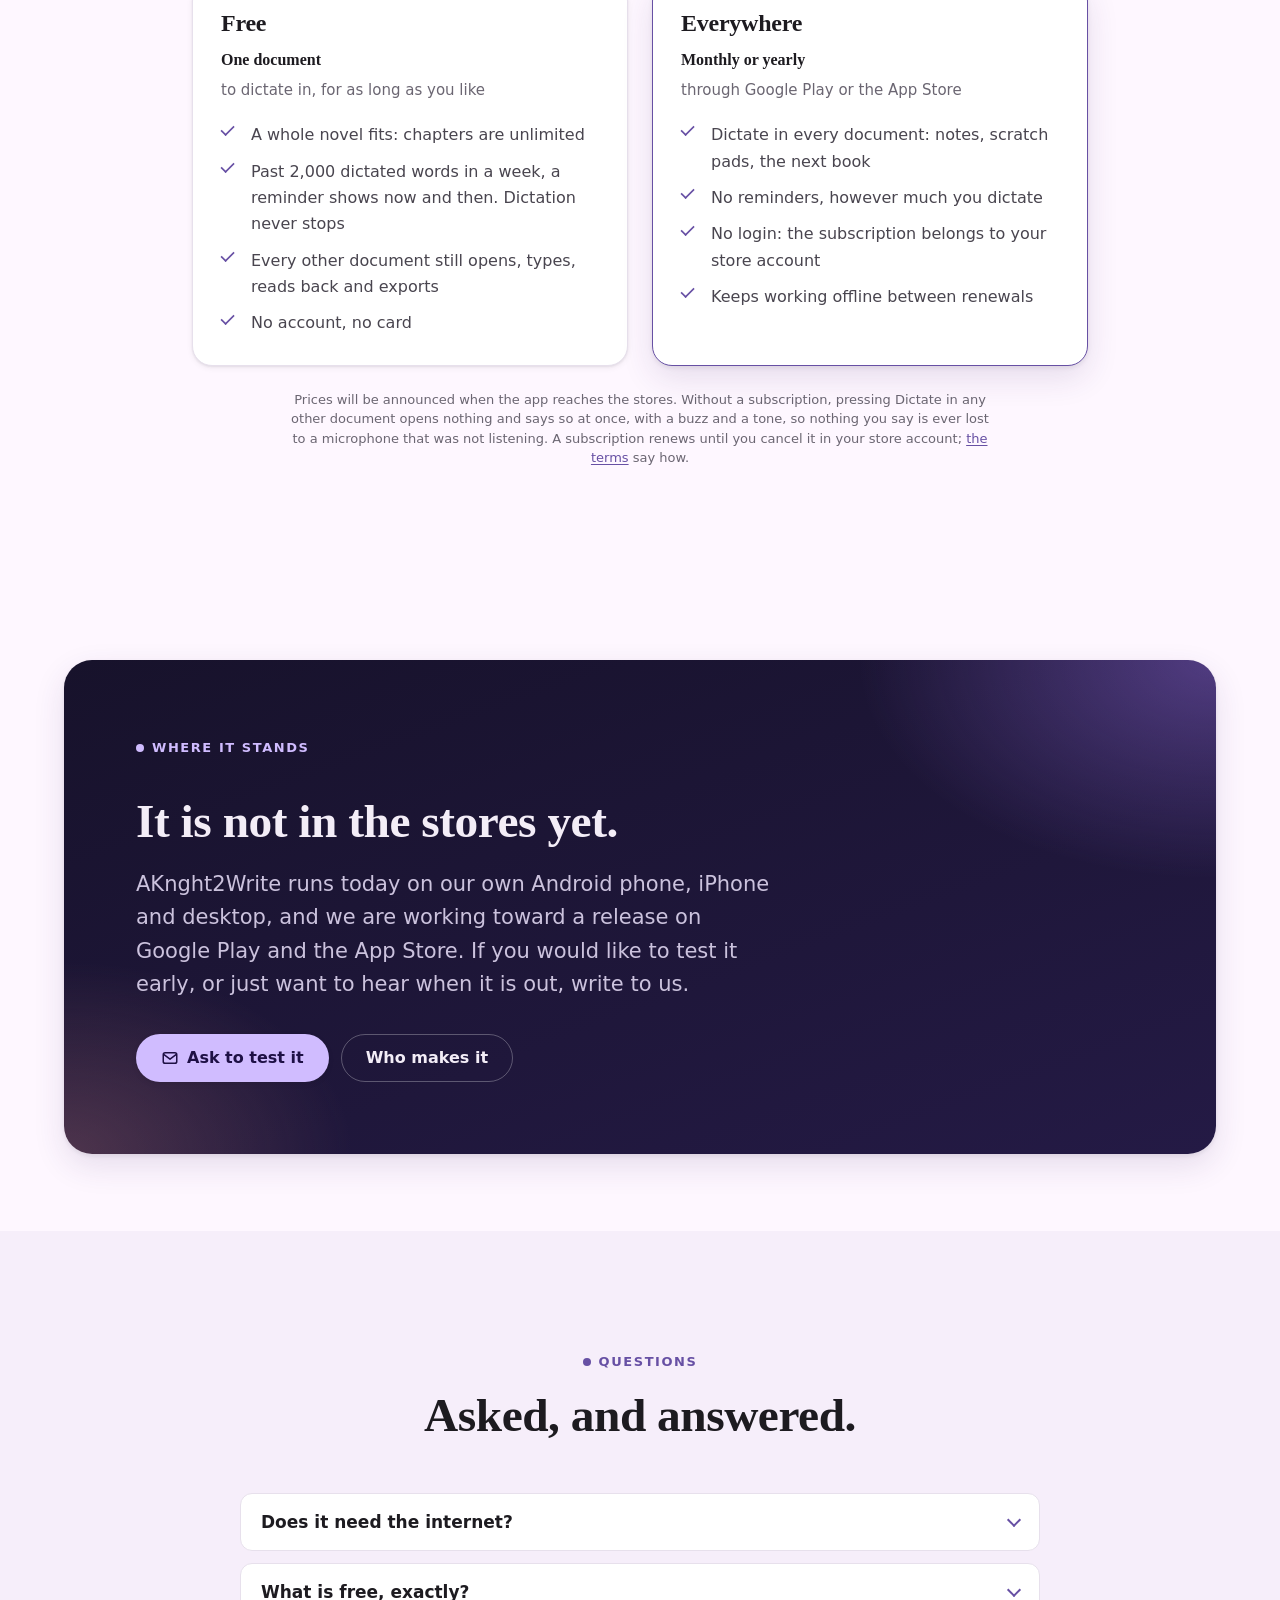
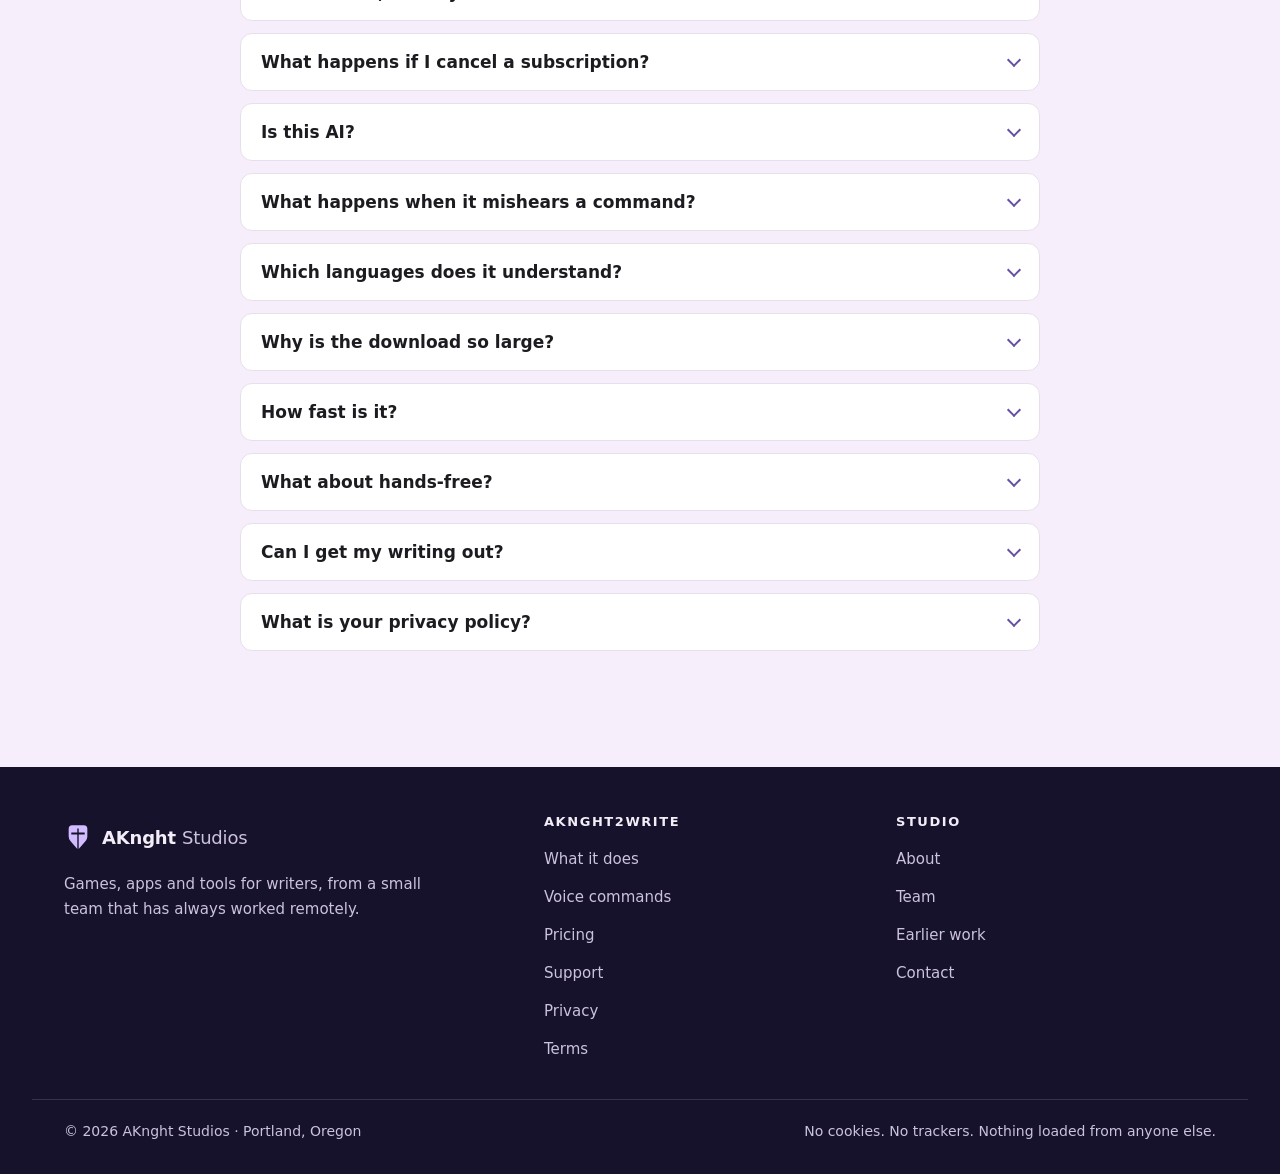
==== commit fc5d705a: "Pricing: dictate to one document free Co-Authored-By: Claude Opus 5.5 <noreply@anthropic.com>" ====
--- a/AKnght2Write/index.html
+++ b/AKnght2Write/index.html
@@ -502,7 +502,7 @@
       <div class="wrap">
         <div class="section__head section__head--center">
           <p class="eyebrow">Pricing</p>
-          <h2 id="pricing-title" class="h-section">Dictate one book free. Subscribe to dictate them all.</h2>
+          <h2 id="pricing-title" class="h-section">Dictate to one document free. Subscribe to dictate to them all.</h2>
         </div>
         <div class="grid grid--two" style="max-width: 56rem; margin-inline: auto;">
           <article class="card price">
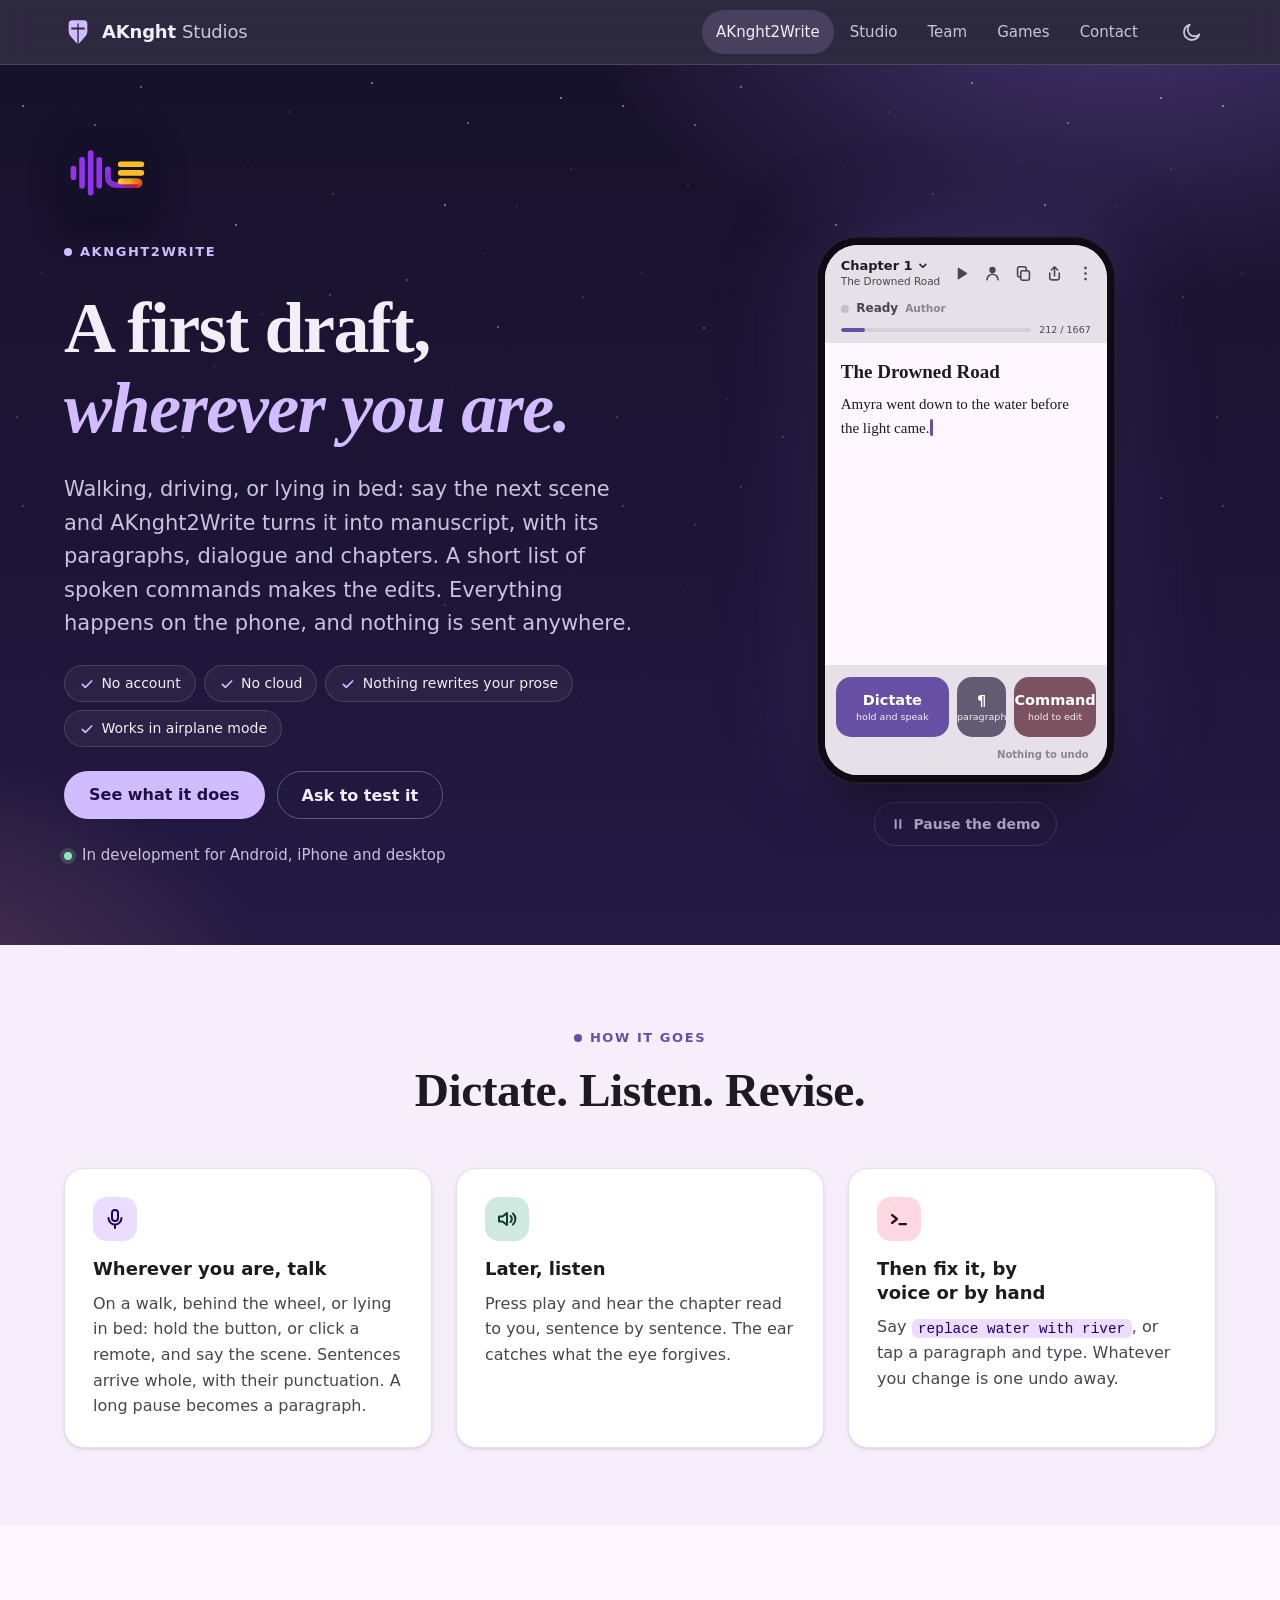
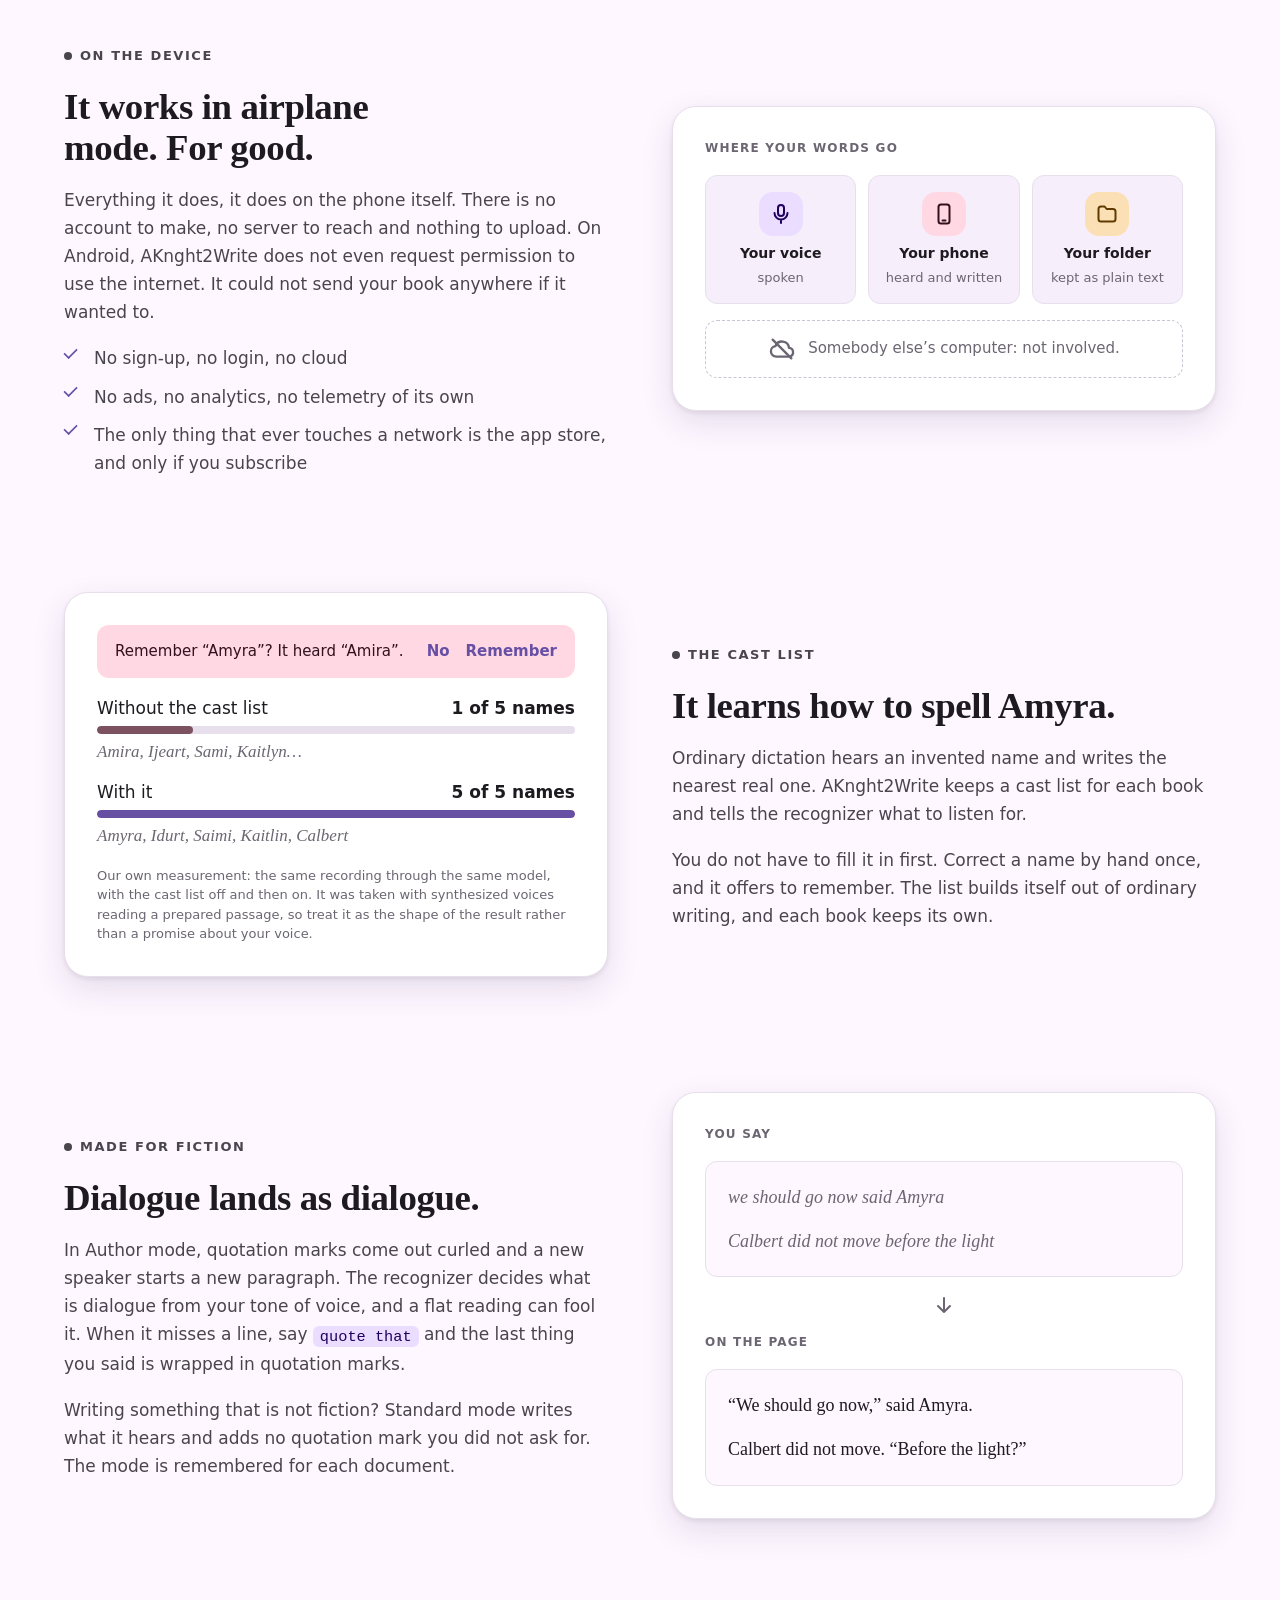
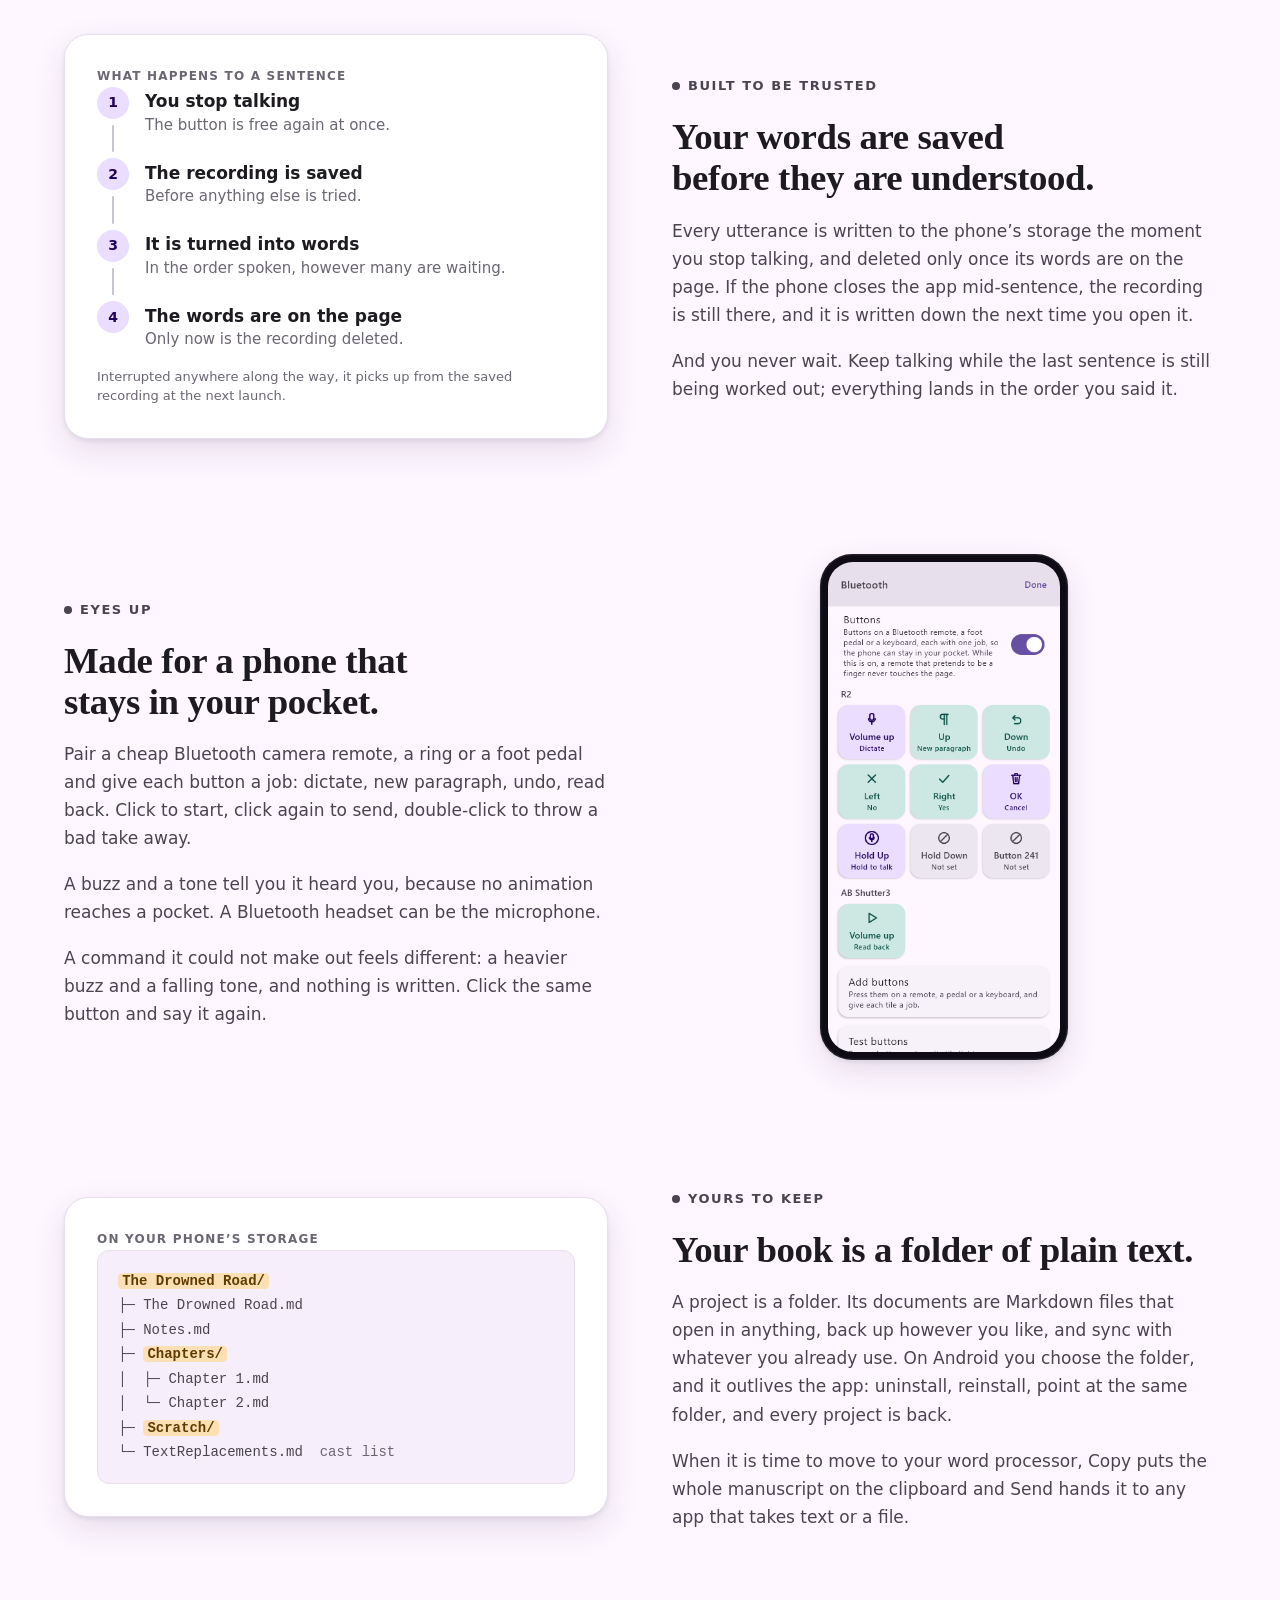
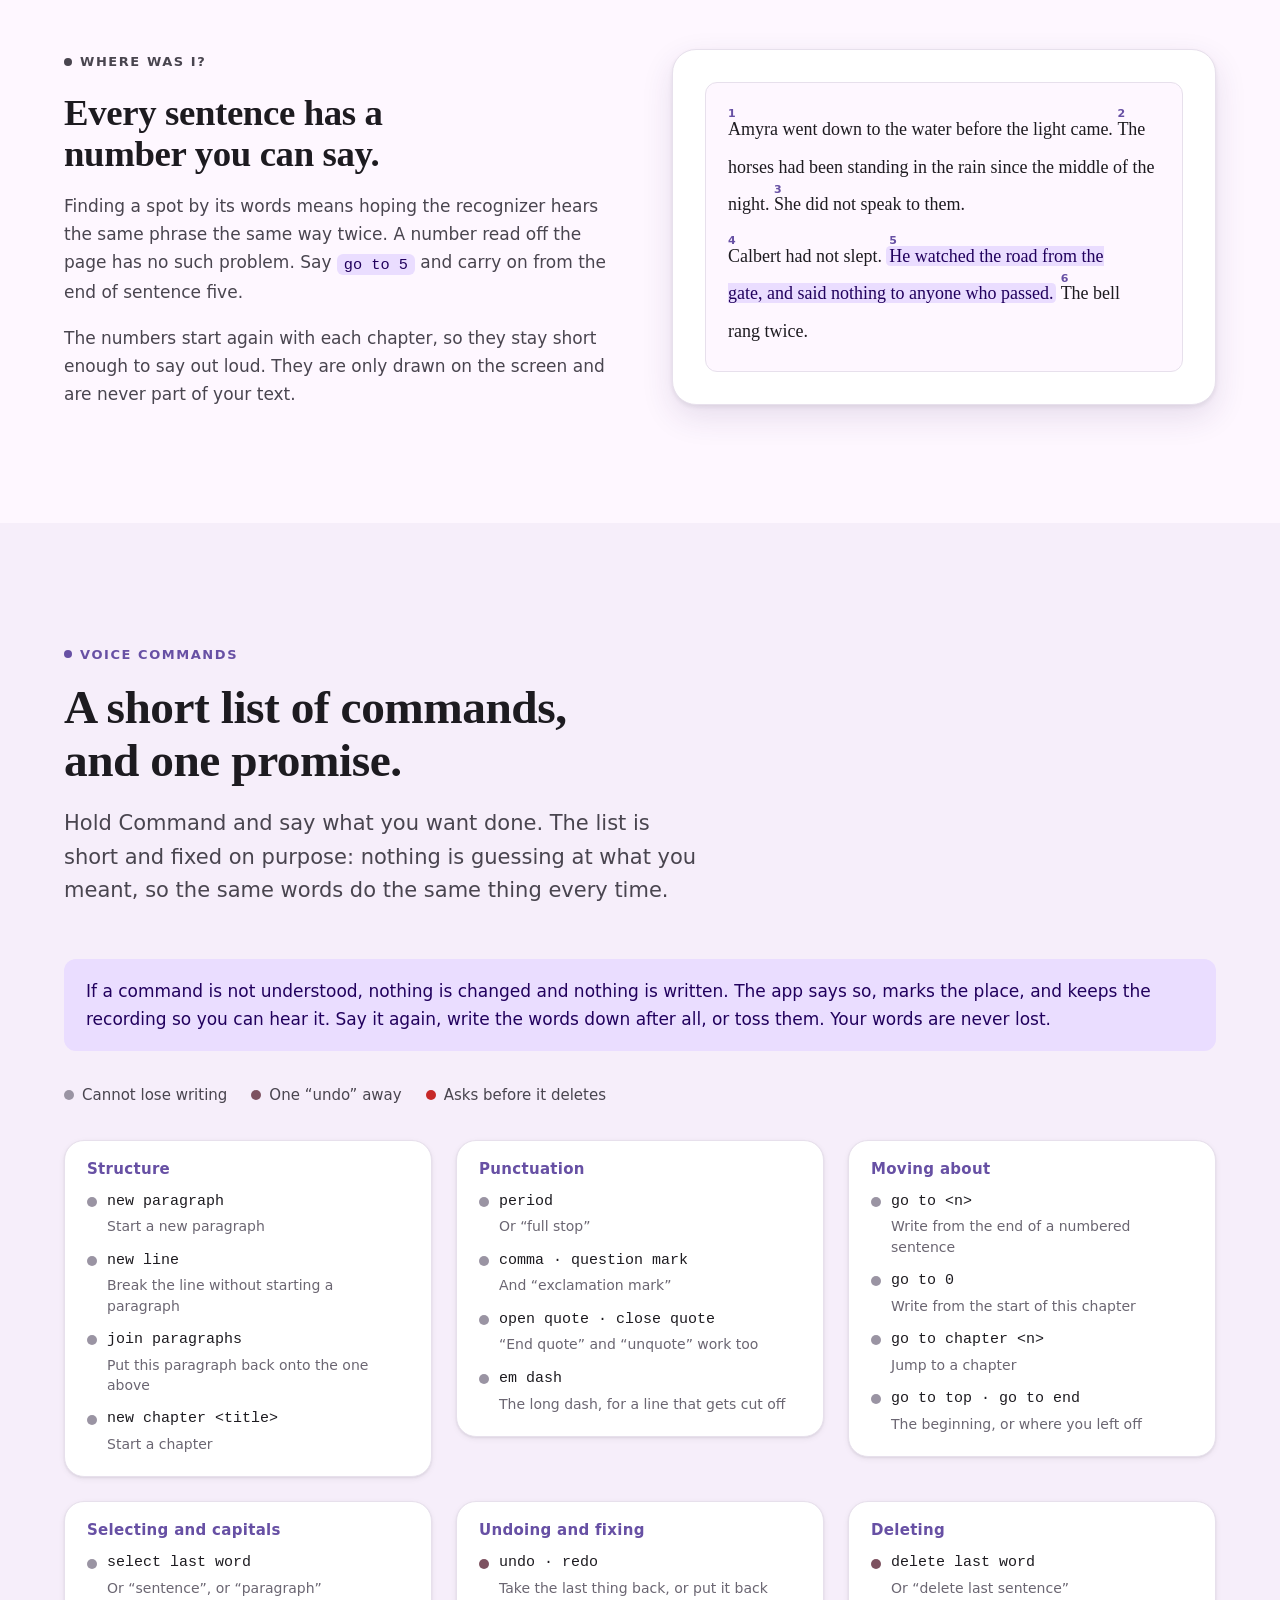
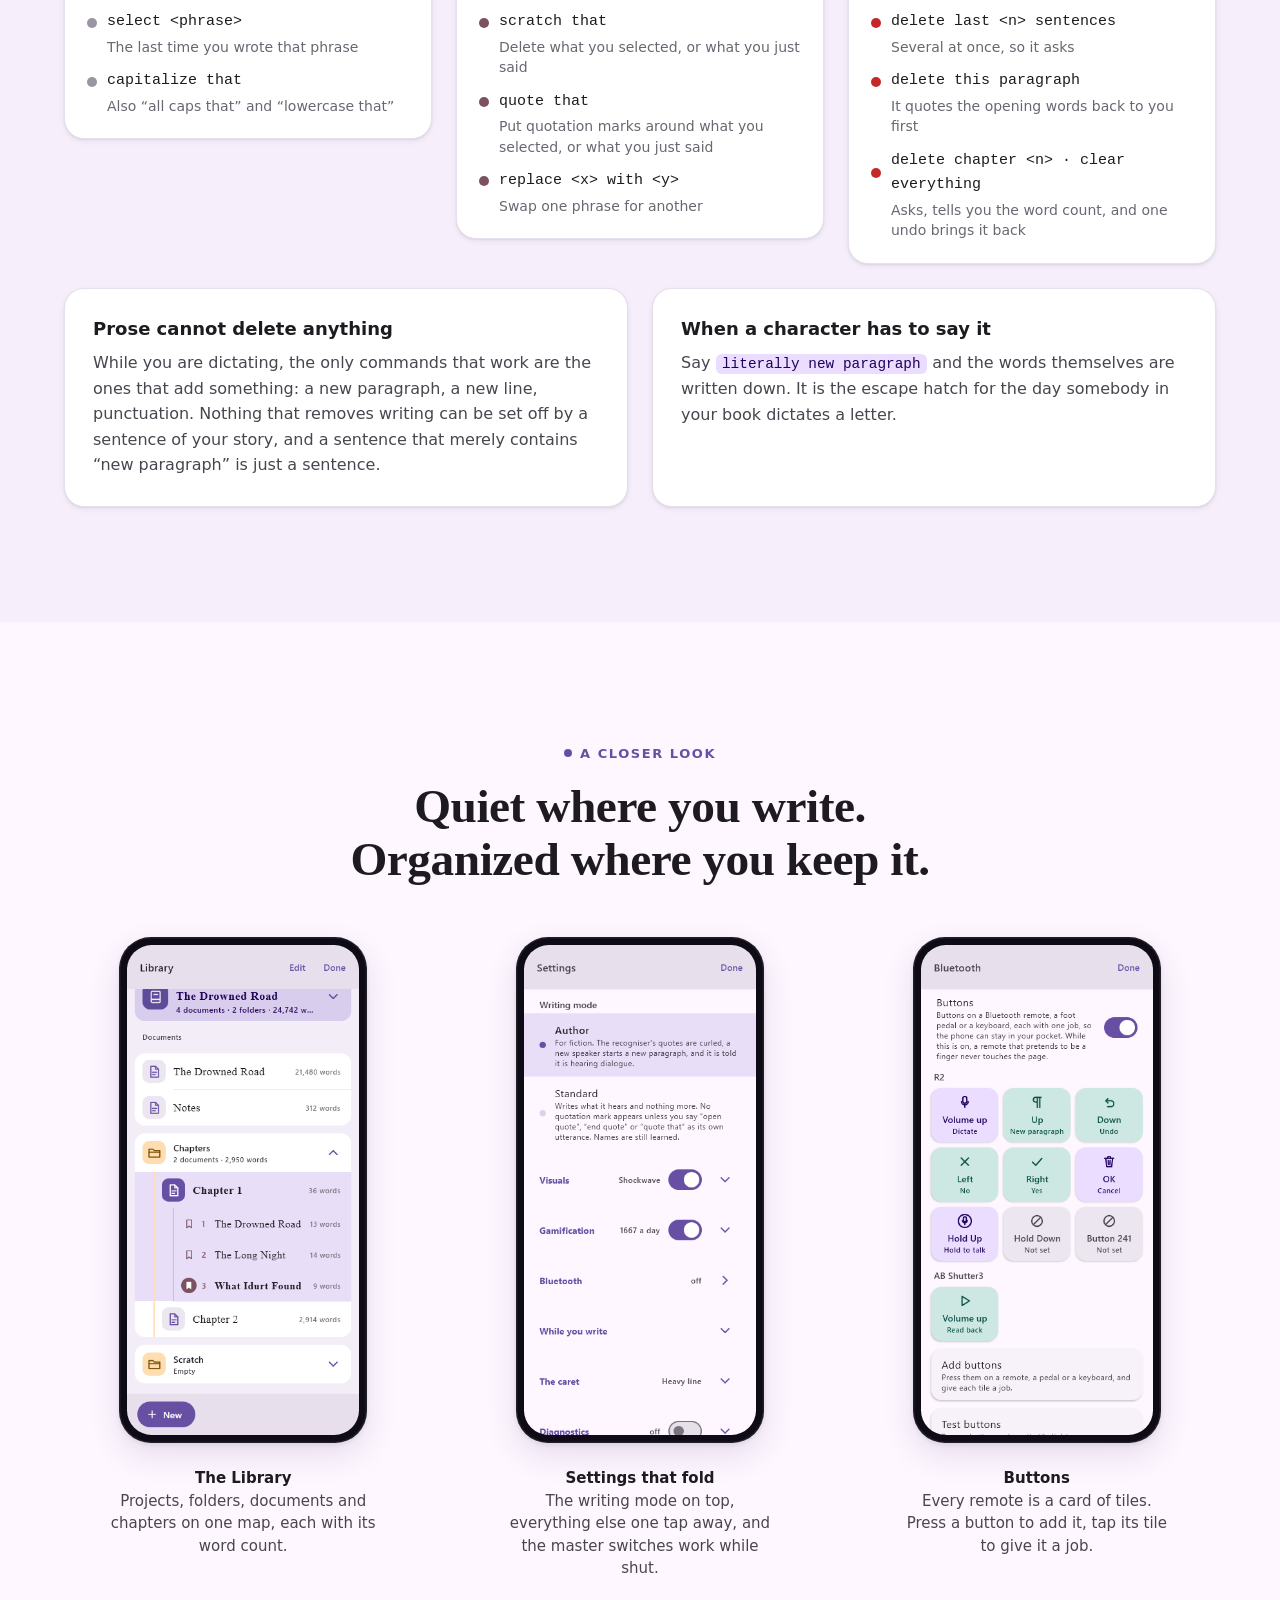
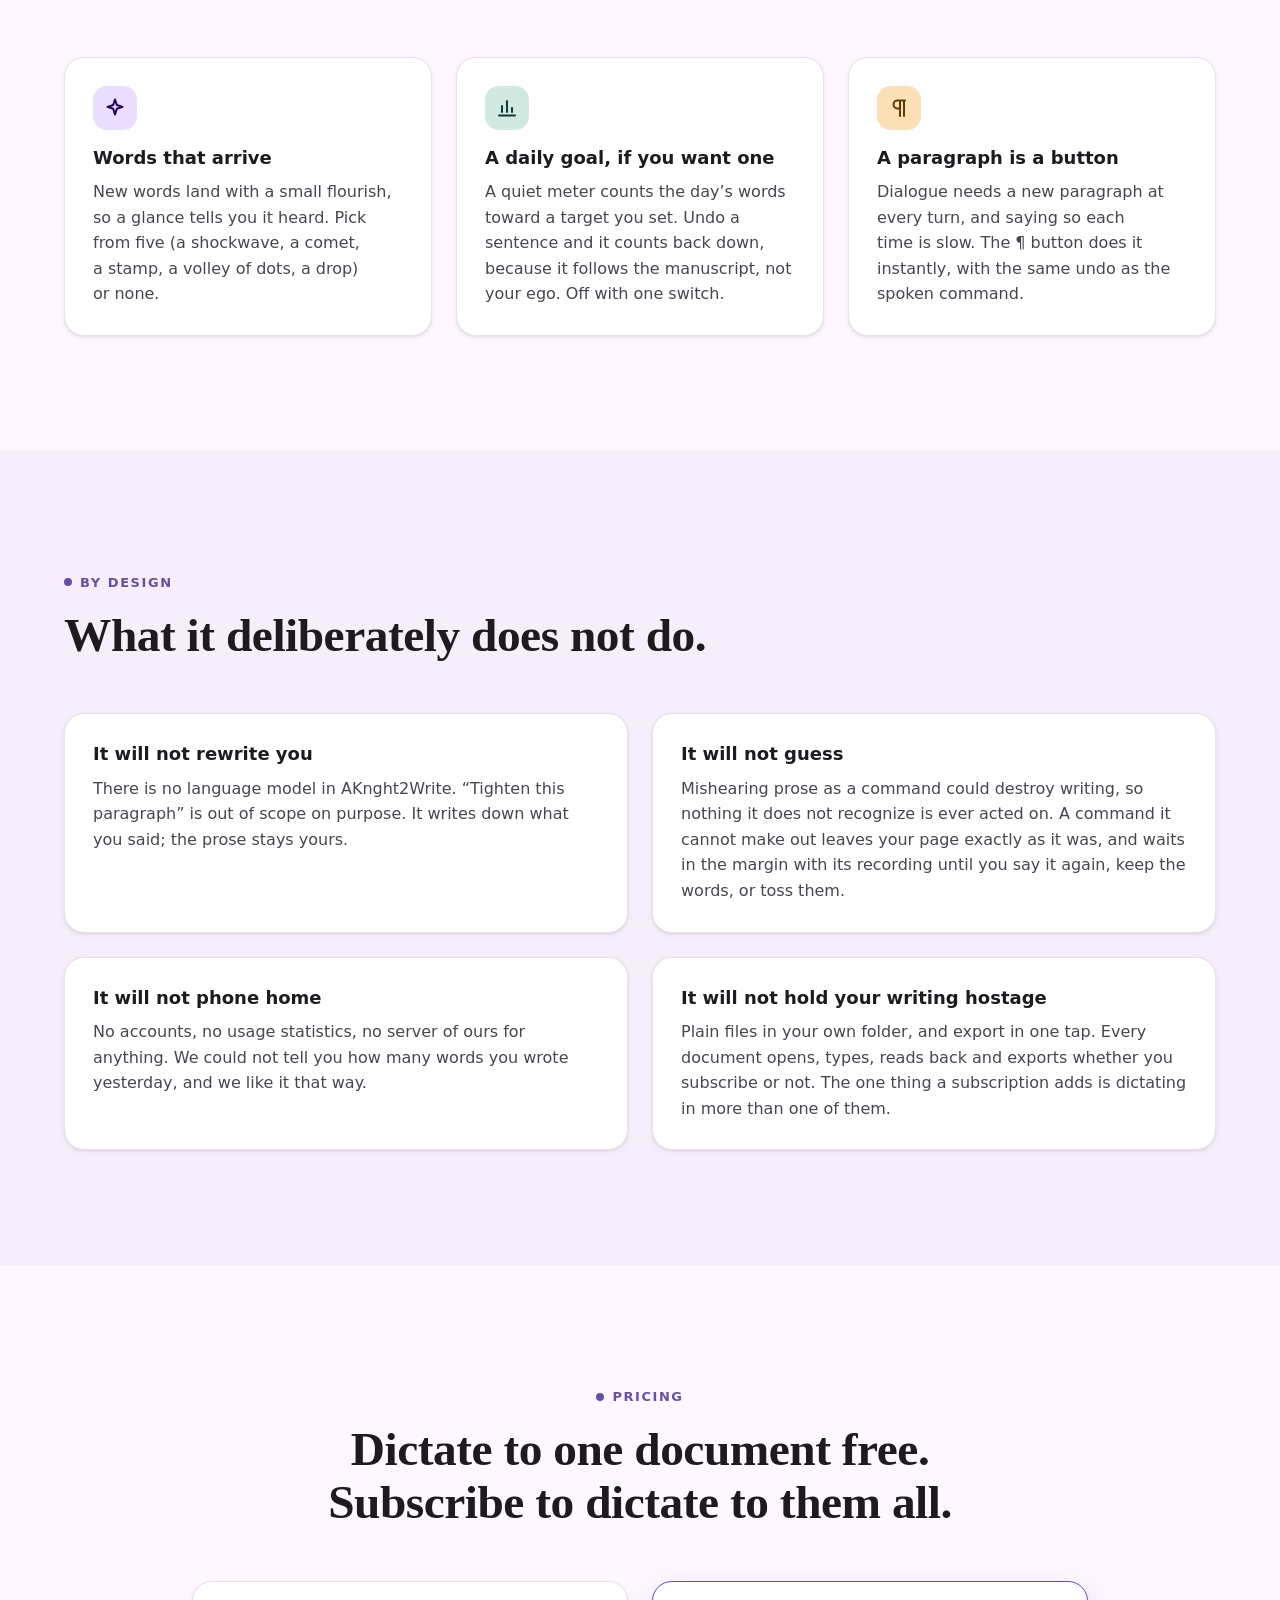
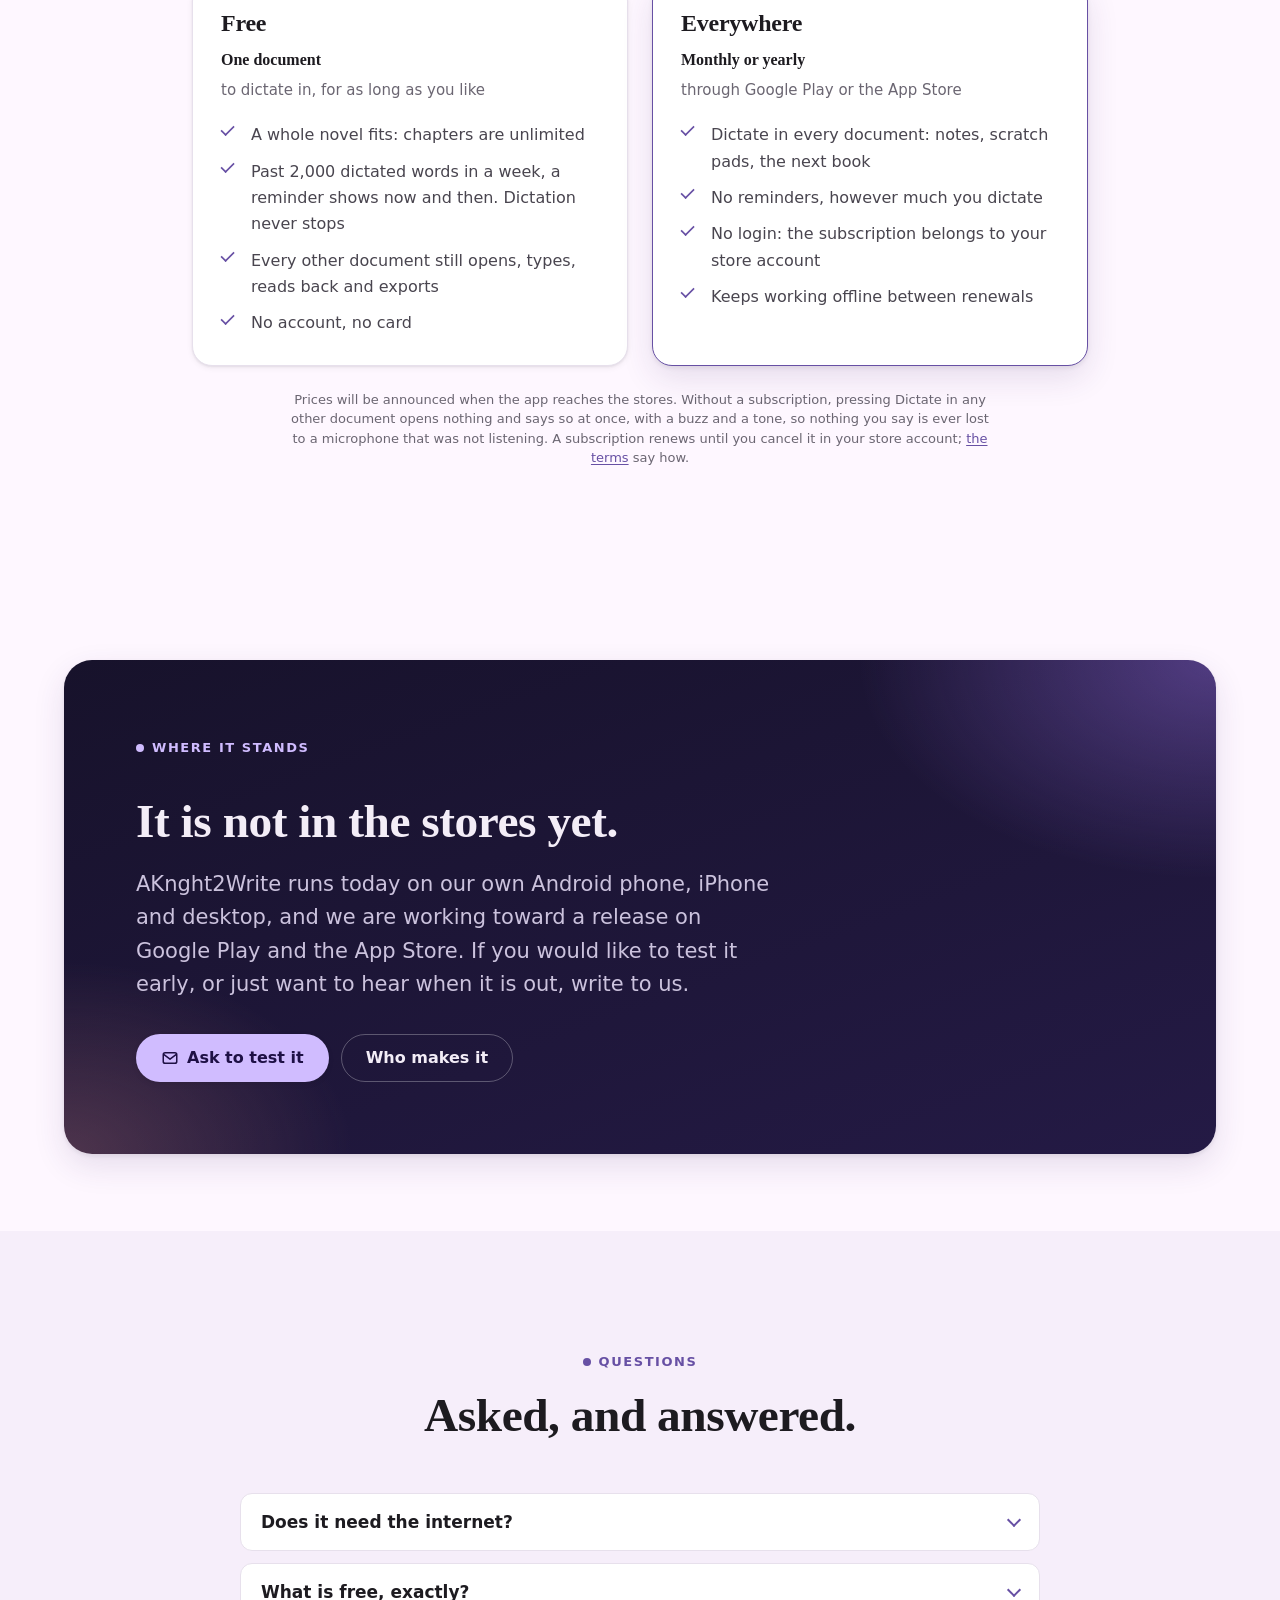
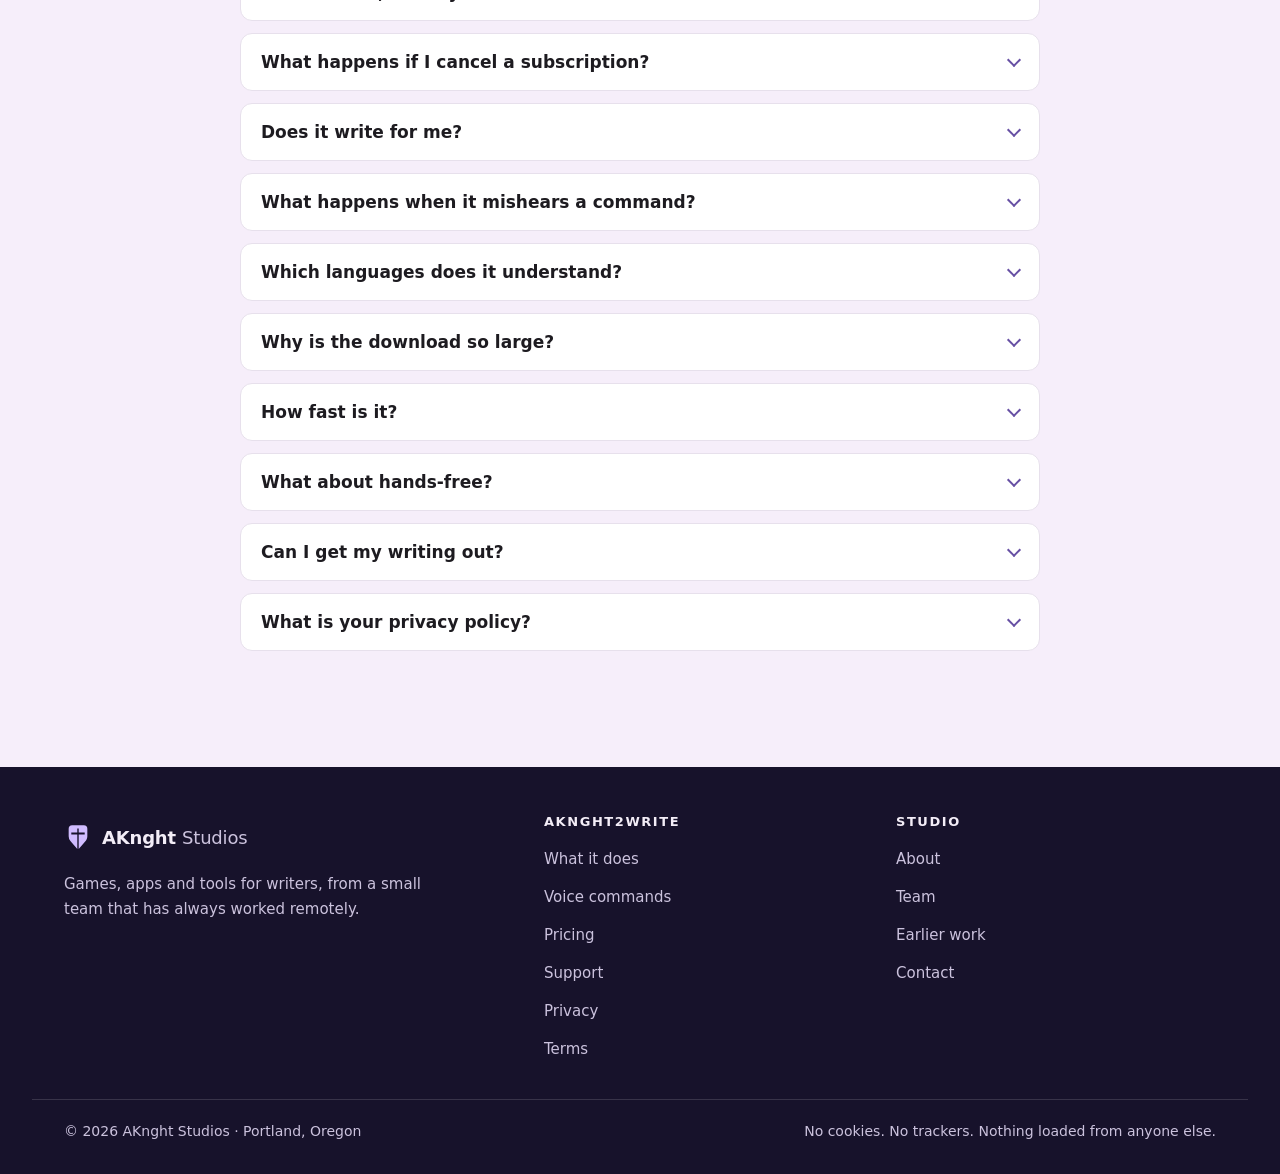
==== commit 7771a7cc: "FAQ: "Does it write for me?" in place of "Is this AI?" It answers what a writer wants to know: the a" ====
--- a/AKnght2Write/index.html
+++ b/AKnght2Write/index.html
@@ -569,8 +569,8 @@
             <div><p>Everything you wrote stays yours and stays open. Dictation goes back to your free document; the others you can still type in, listen to and export.</p></div>
           </details>
           <details>
-            <summary>Is this AI?</summary>
-            <div><p>The listening is: speech is recognised on the phone itself, never on a server. The writing is not: there is no language model, nothing generates or “improves” your text, and commands are matched against a fixed list.</p></div>
+            <summary>Does it write for me?</summary>
+            <div><p>No. It writes down what you say, and nothing else. There is no chatbot and no language model: nothing generates, rewrites or “improves” your text. The words are recognised from your voice on the phone itself, never on a server, and commands are matched against a fixed list, so the app only ever does what you told it.</p></div>
           </details>
           <details>
             <summary>What happens when it mishears a command?</summary>
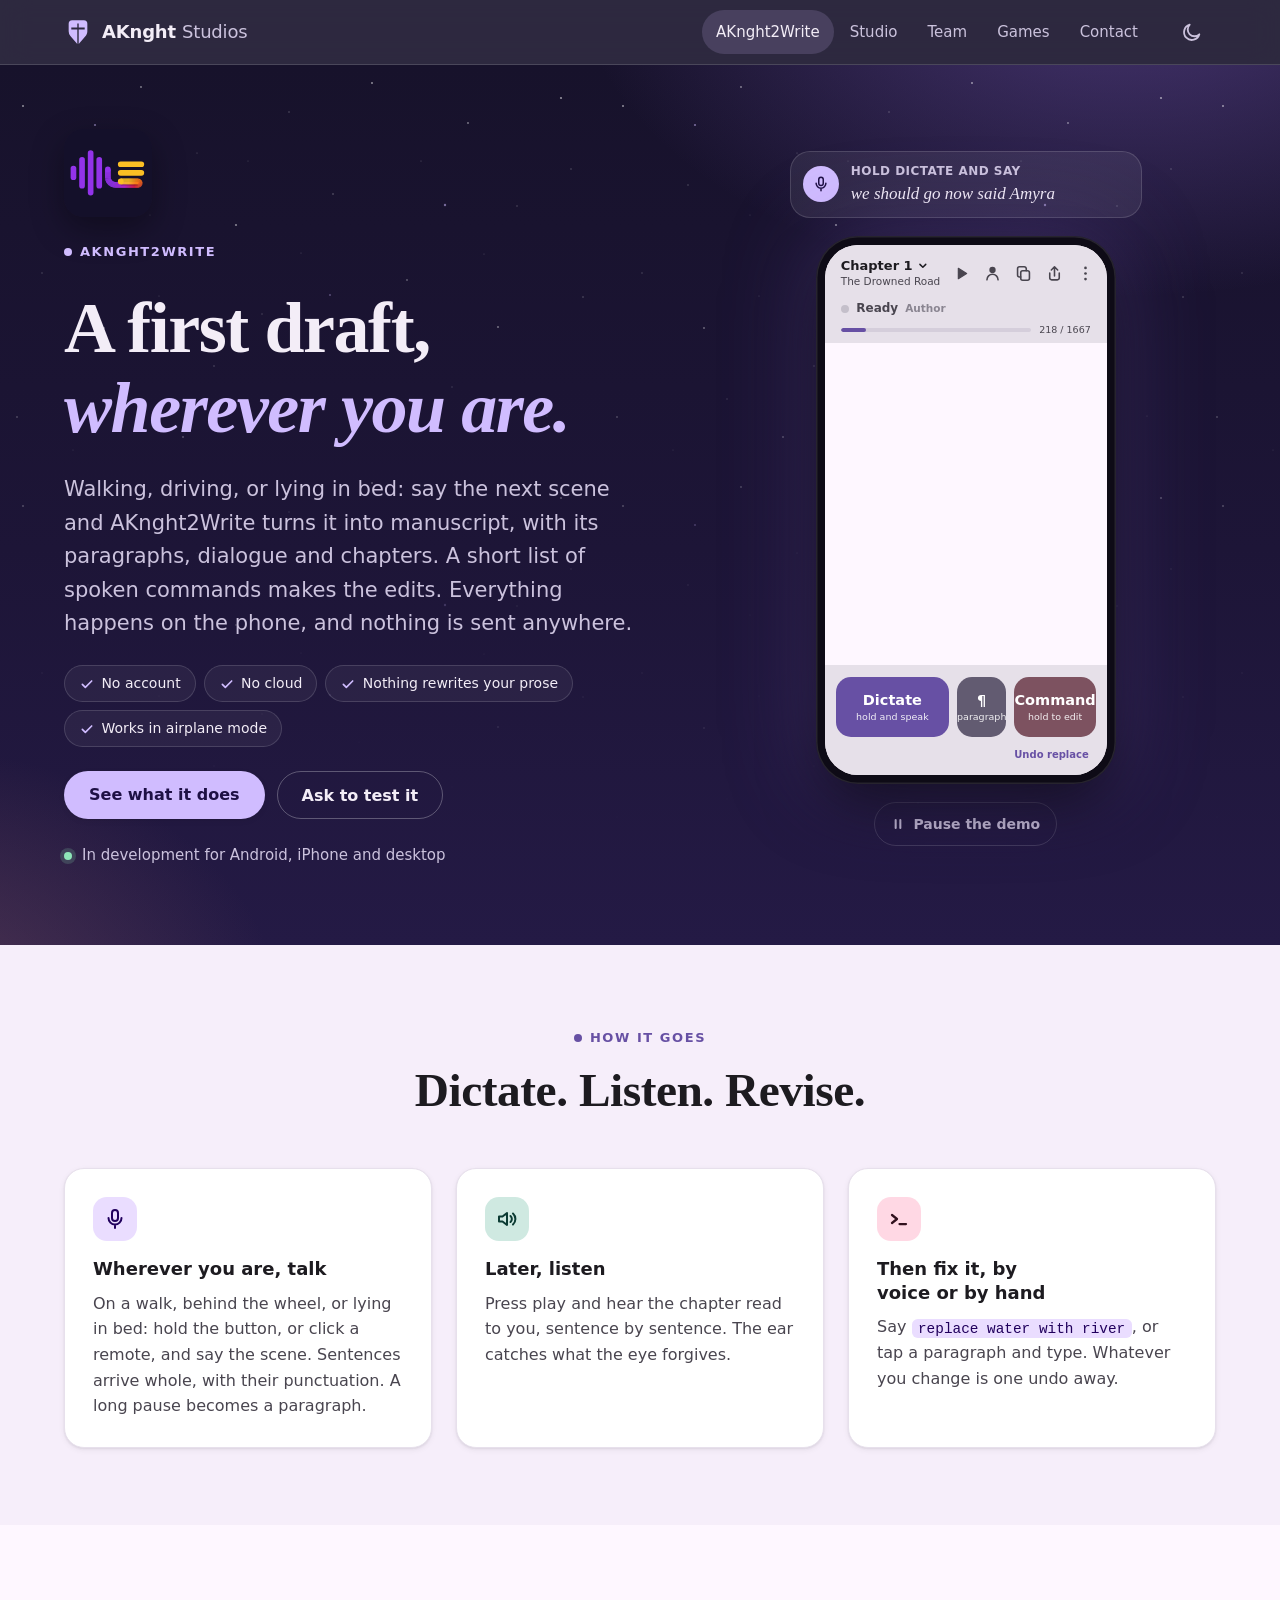
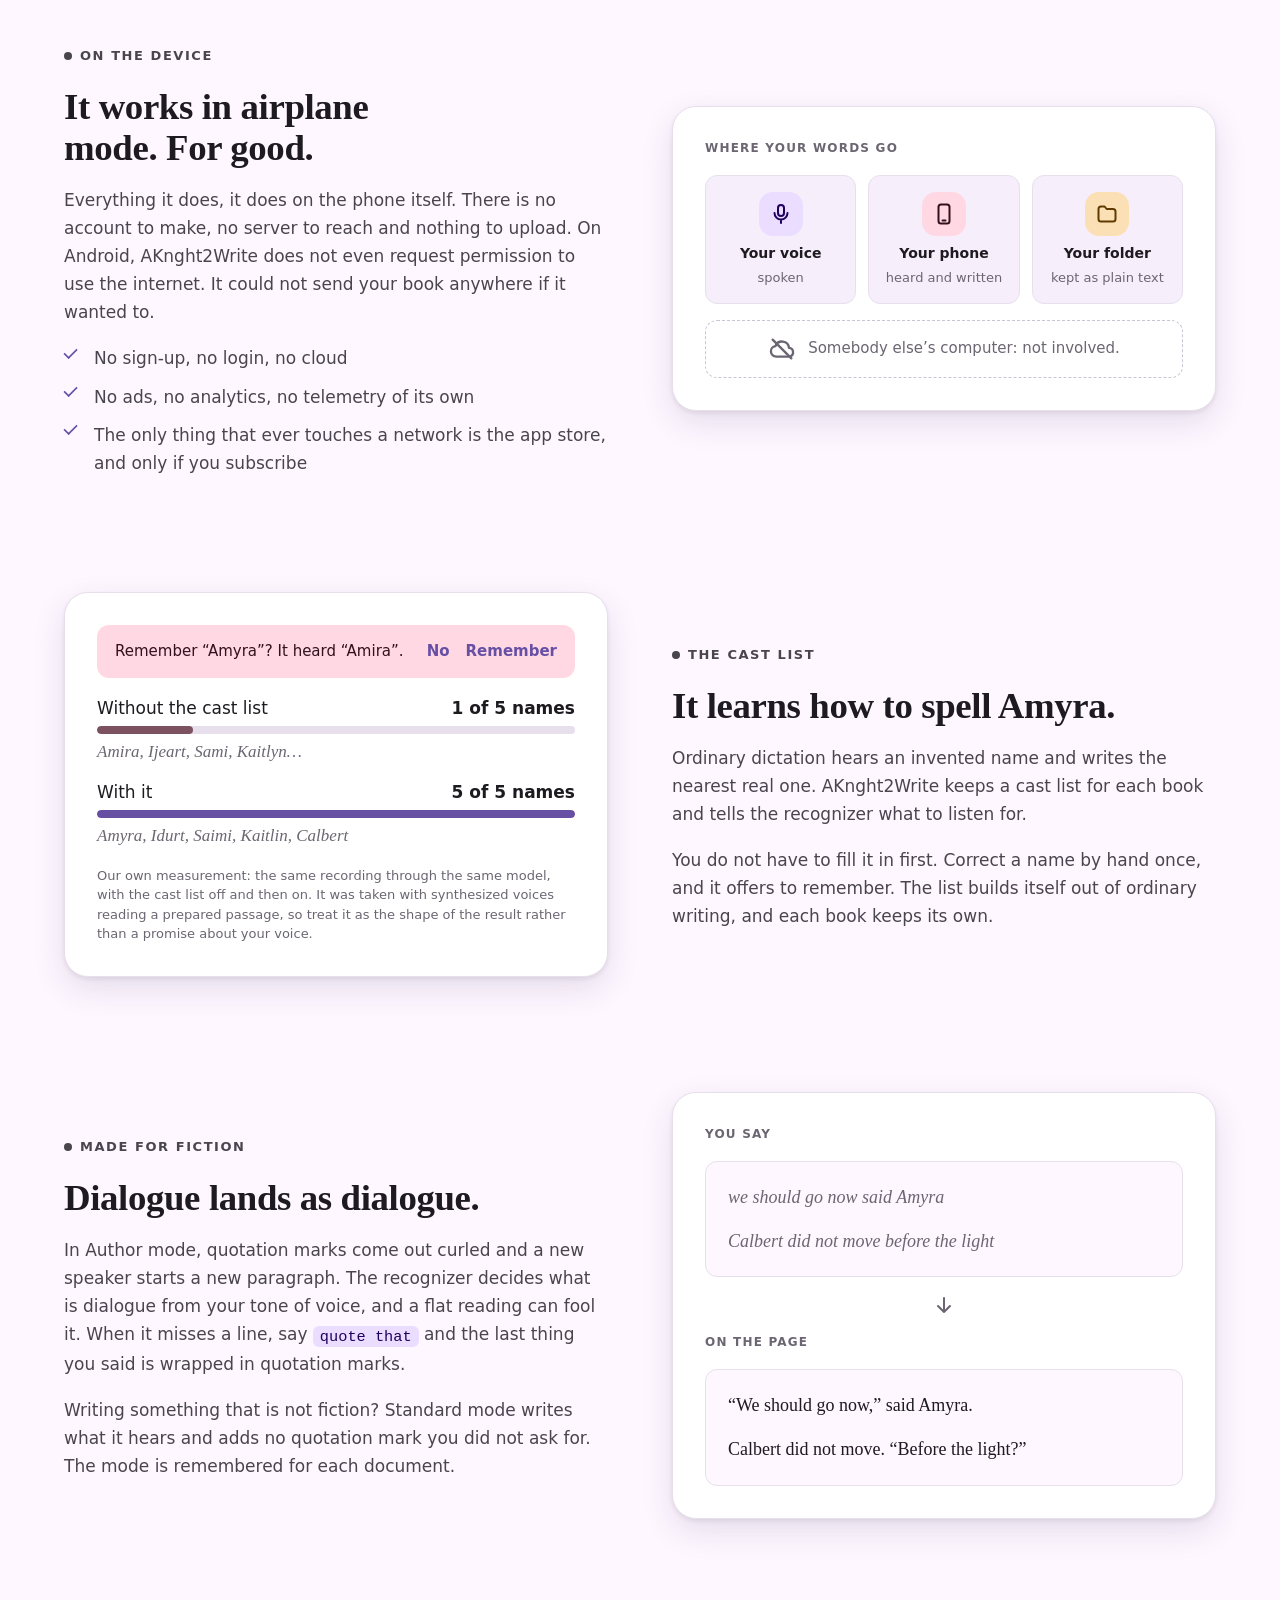
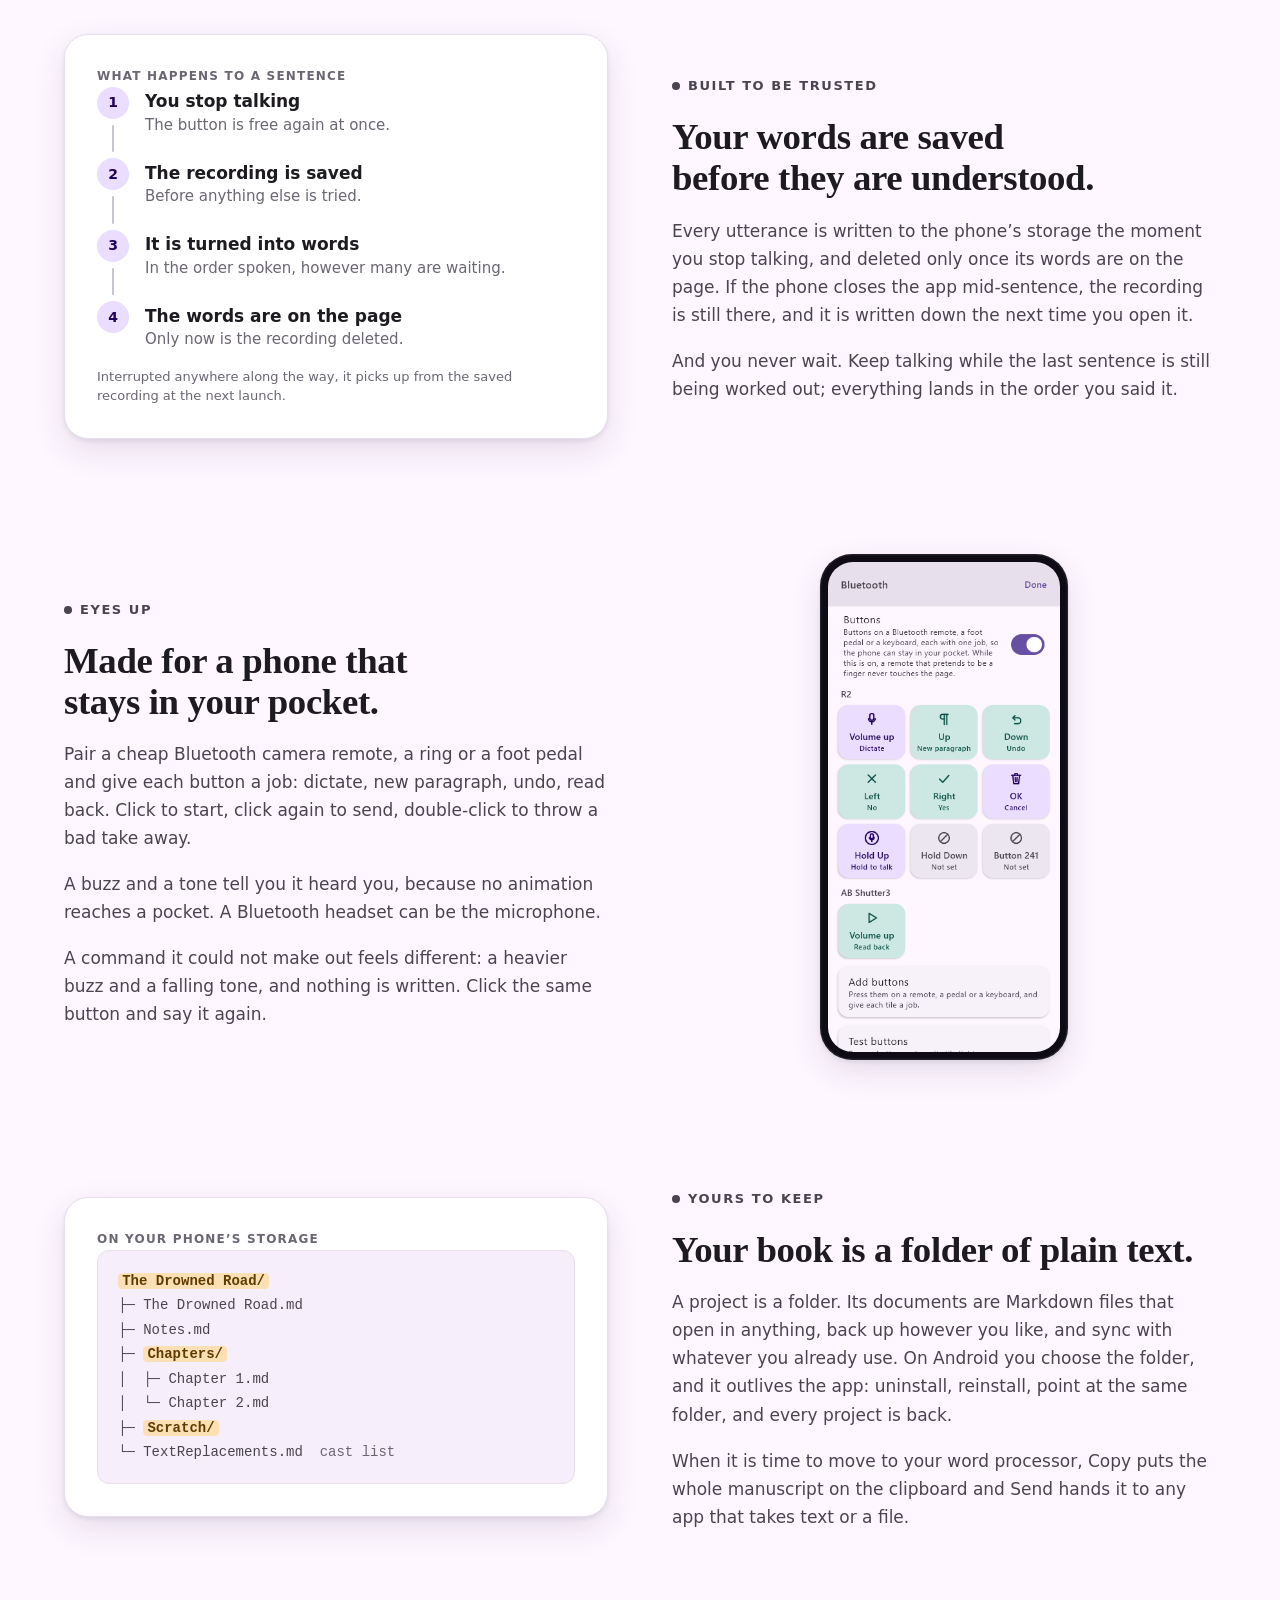
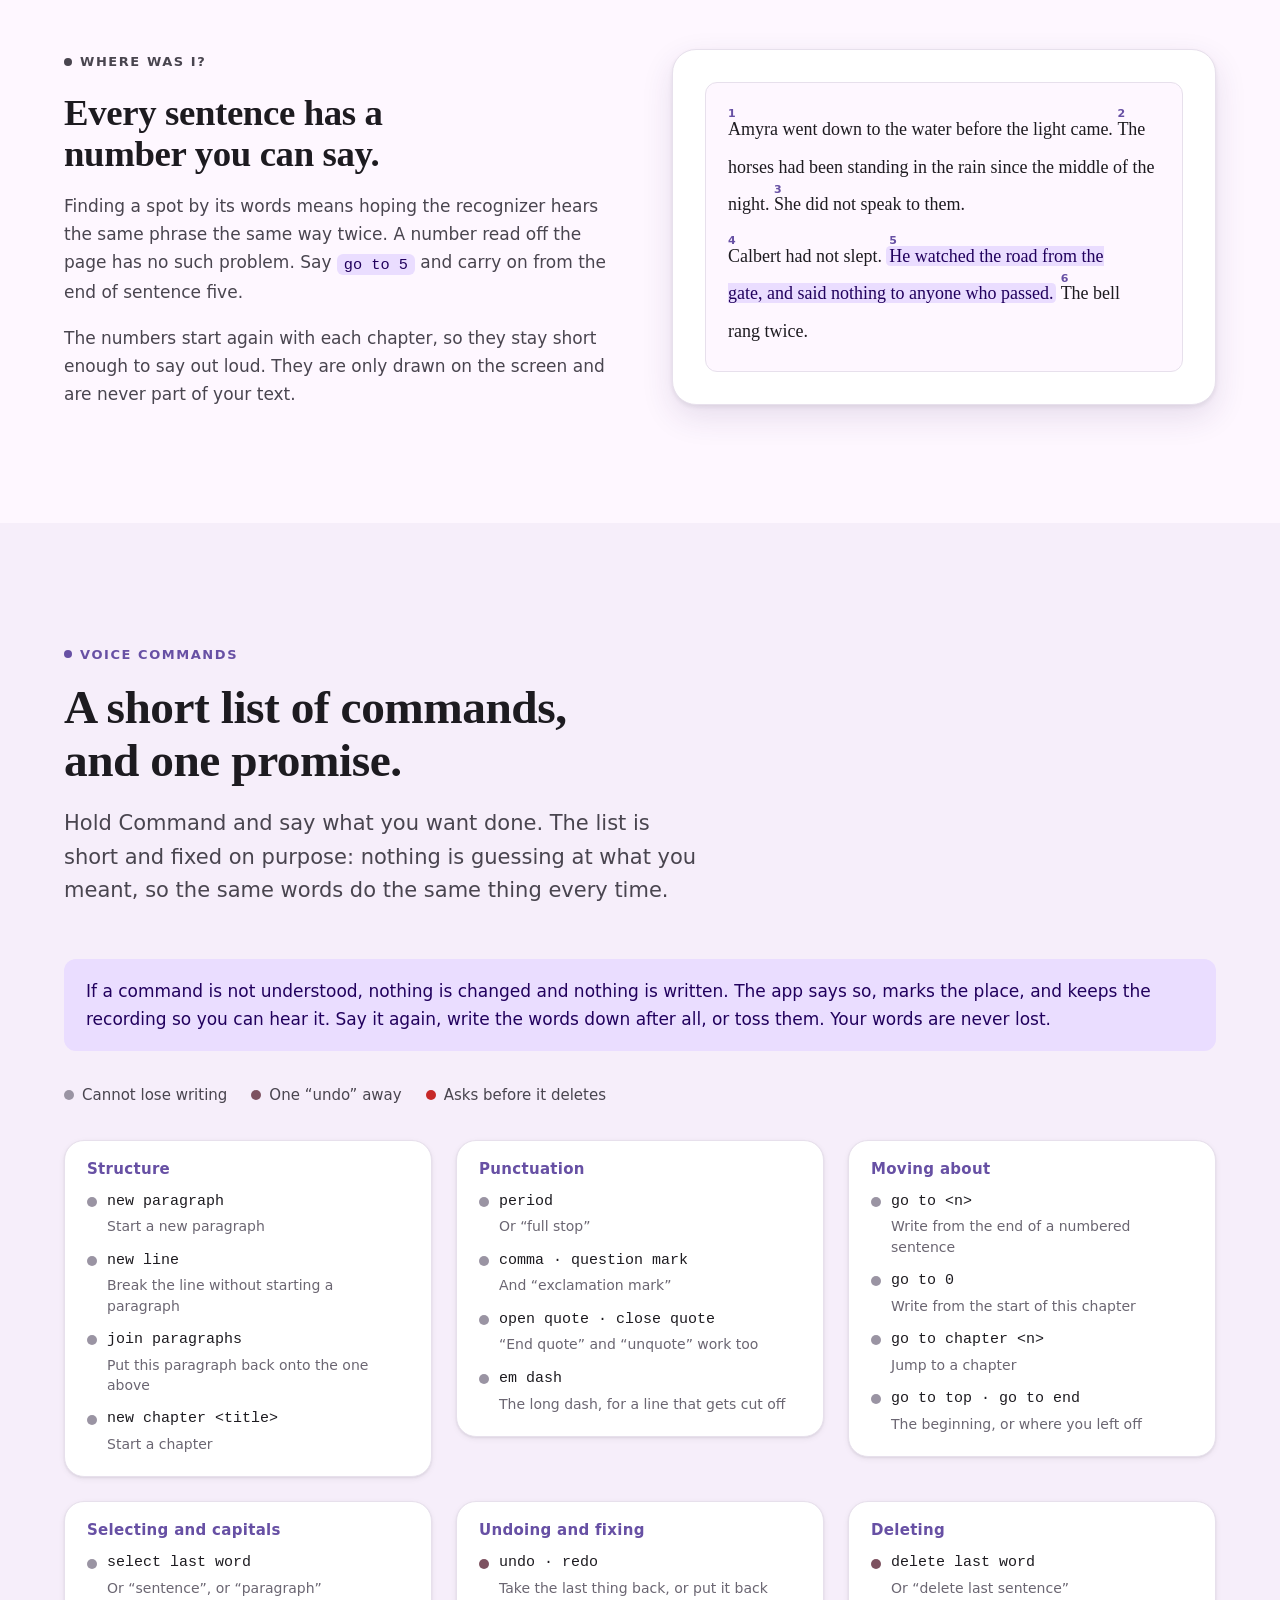
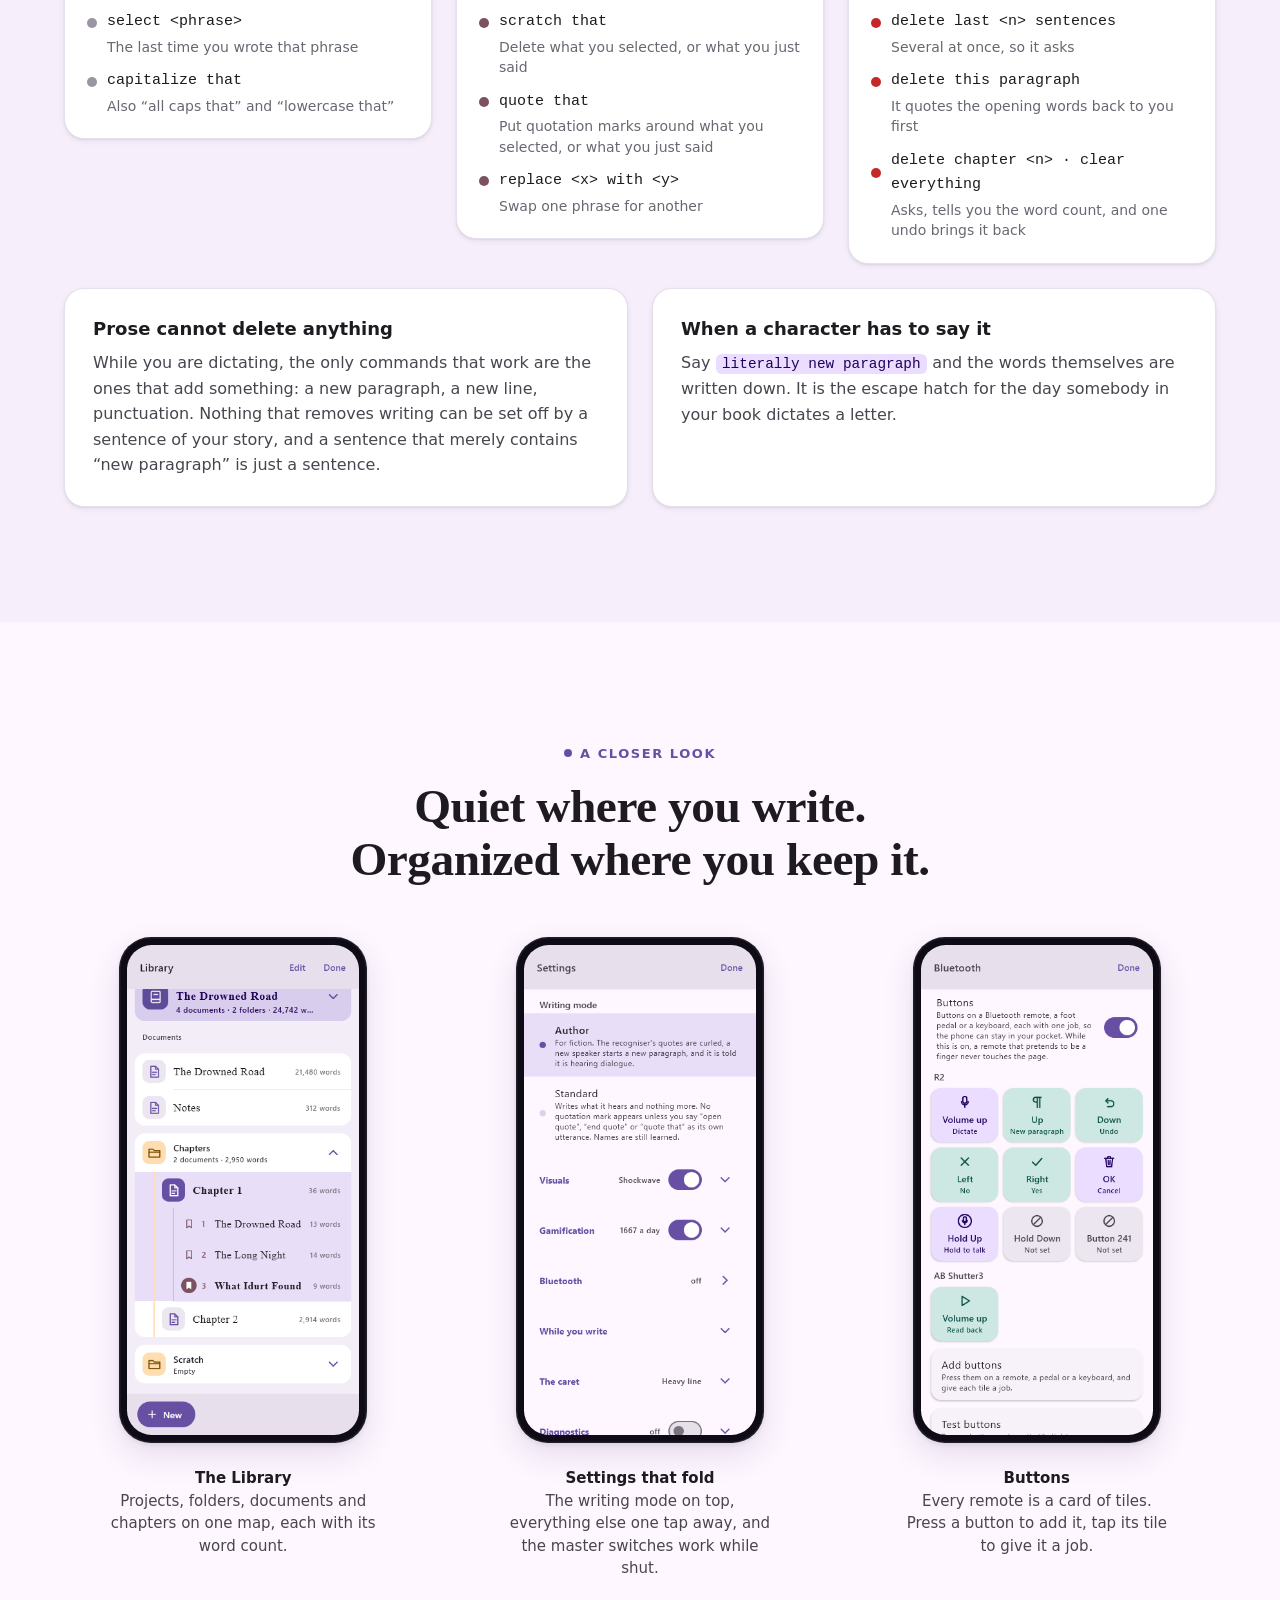
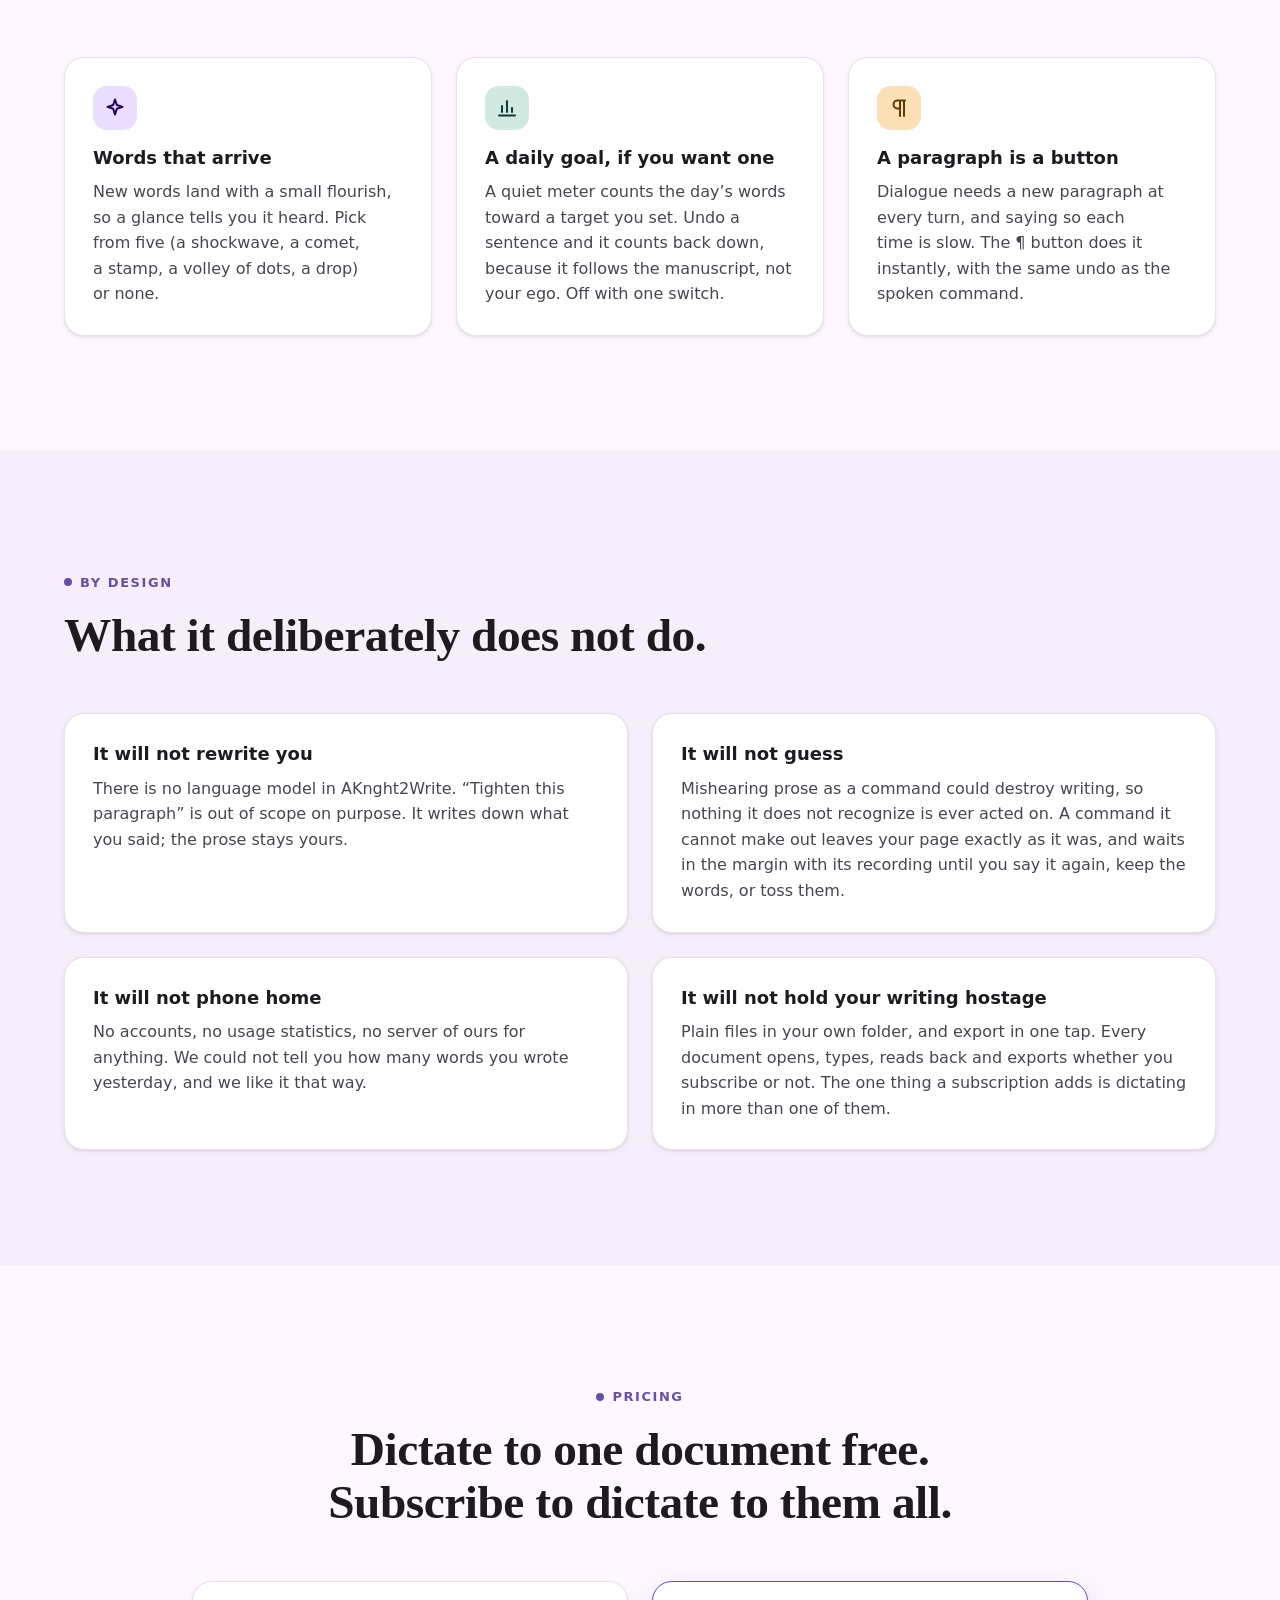
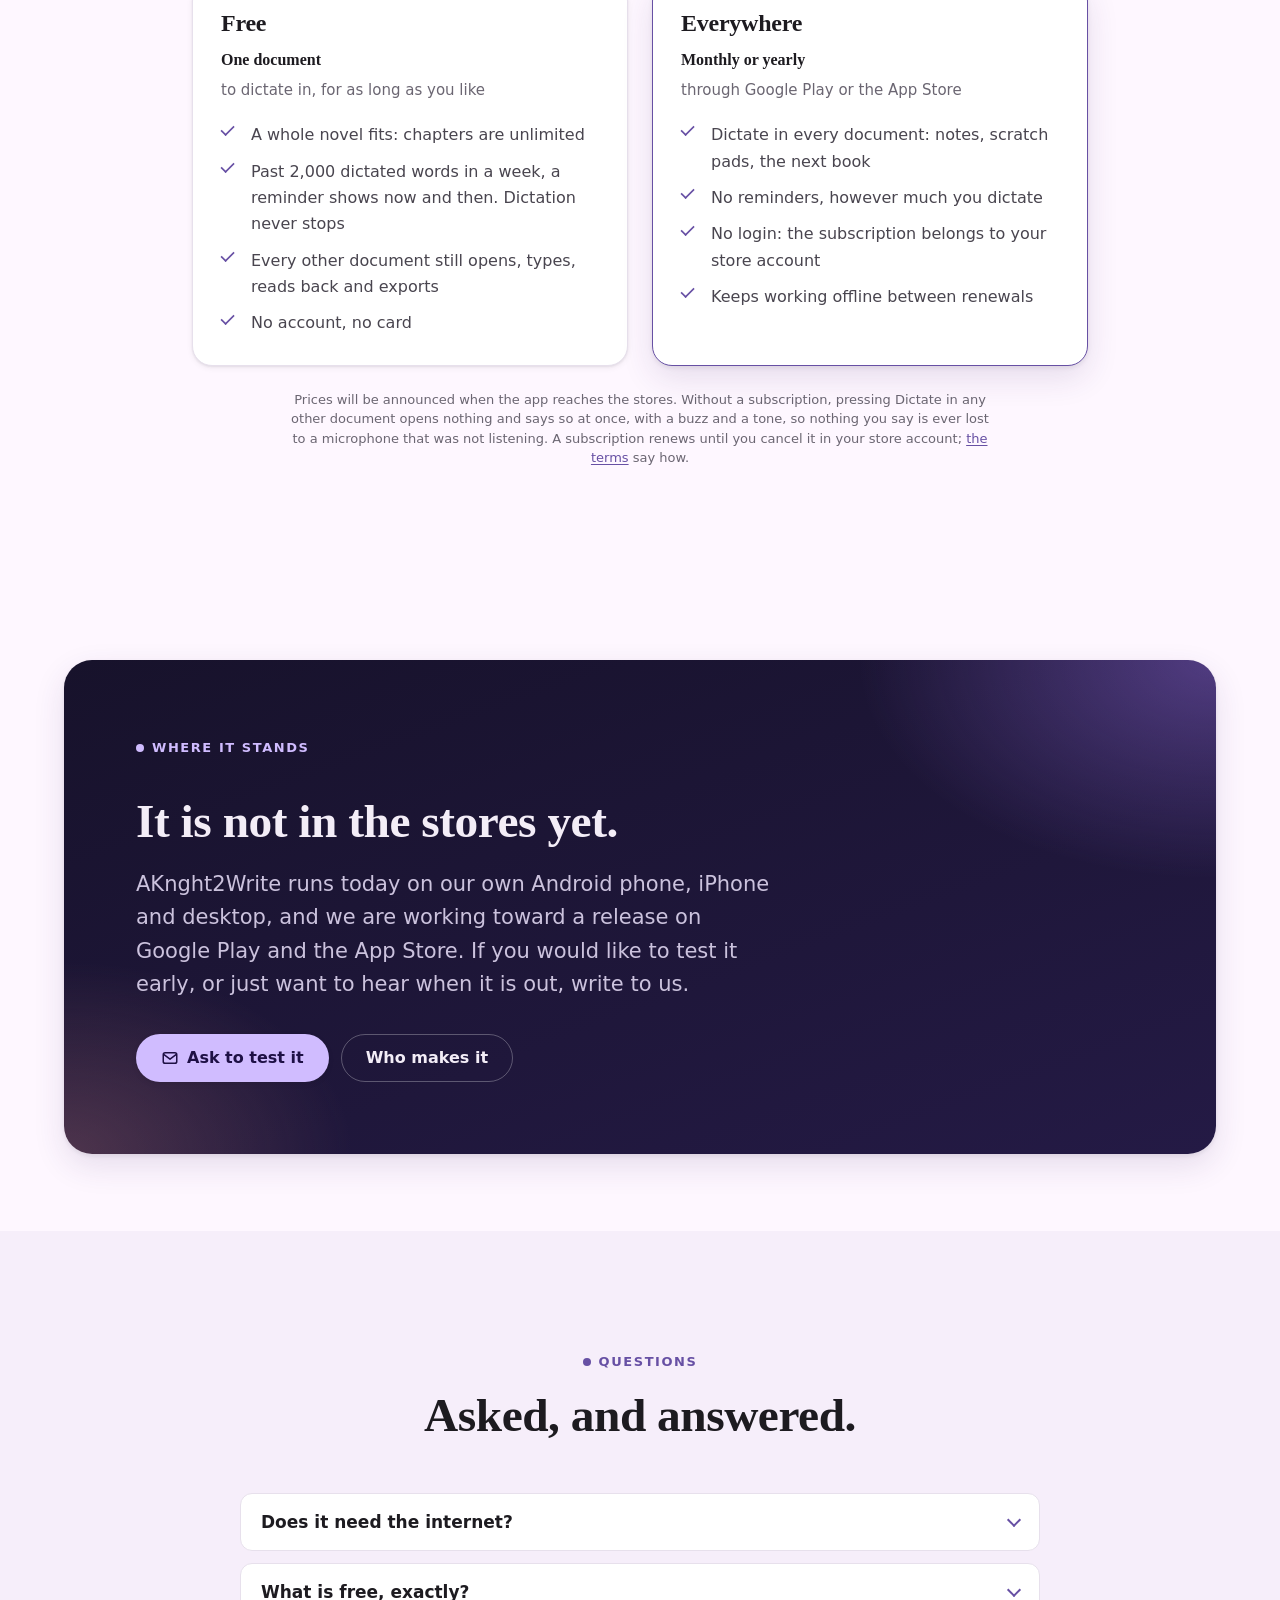
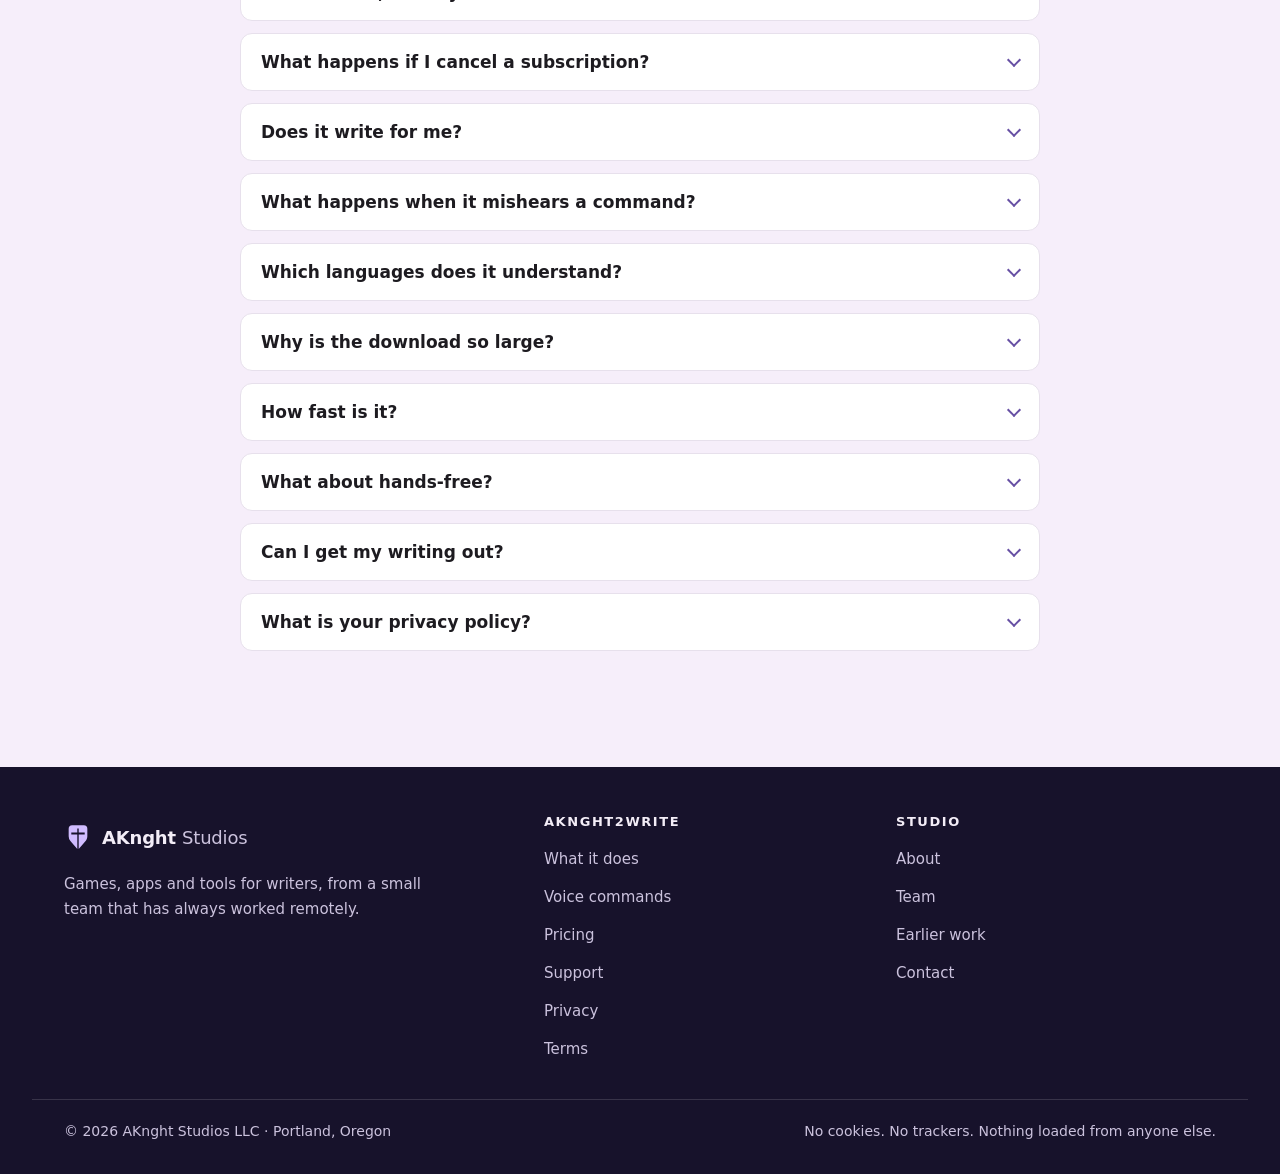
==== commit 7828d5d5: "Name the business as it is registered: AKnght Studios LLC The terms and the privacy policy name the " ====
--- a/AKnght2Write/index.html
+++ b/AKnght2Write/index.html
@@ -636,7 +636,7 @@
       </nav>
     </div>
     <div class="wrap site-footer__base">
-      <span>© <span data-year>2026</span> AKnght Studios · Portland, Oregon</span>
+      <span>© <span data-year>2026</span> AKnght Studios LLC · Portland, Oregon</span>
       <span>No cookies. No trackers. Nothing loaded from anyone else.</span>
     </div>
   </footer>
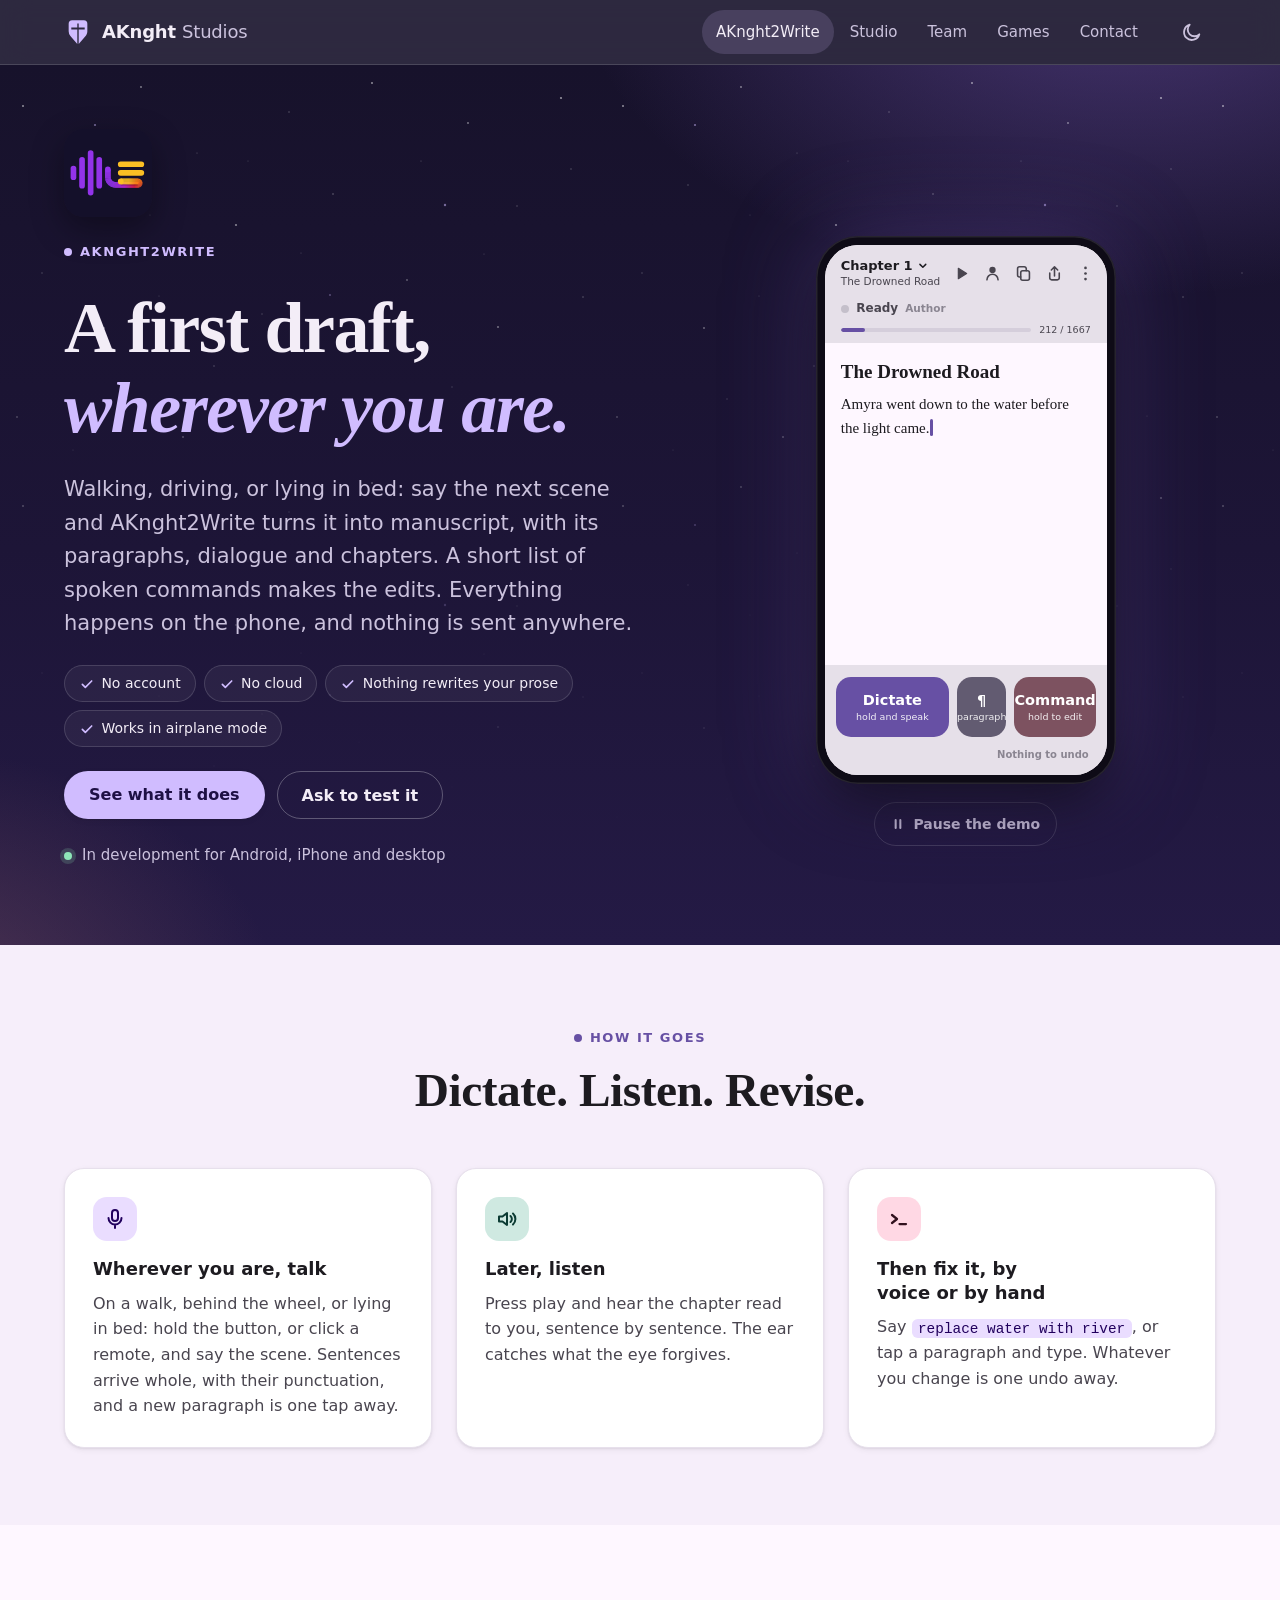
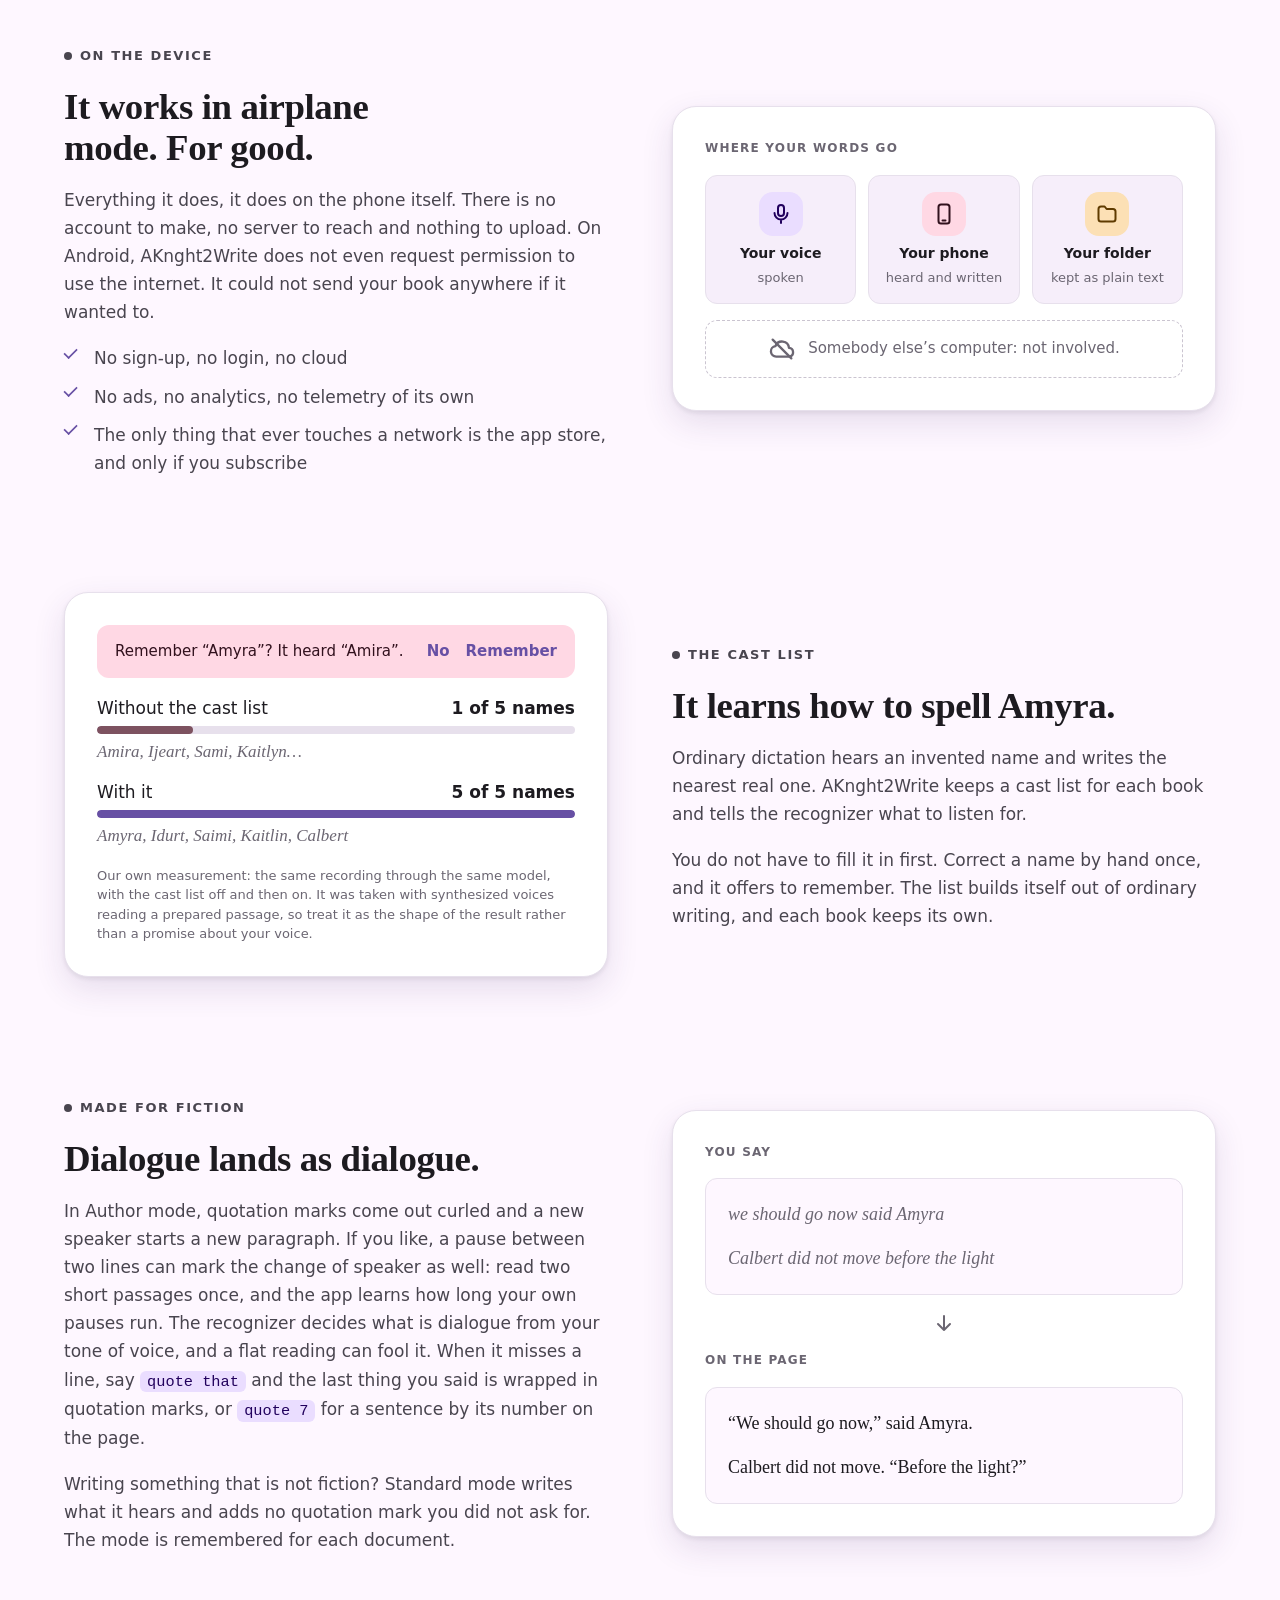
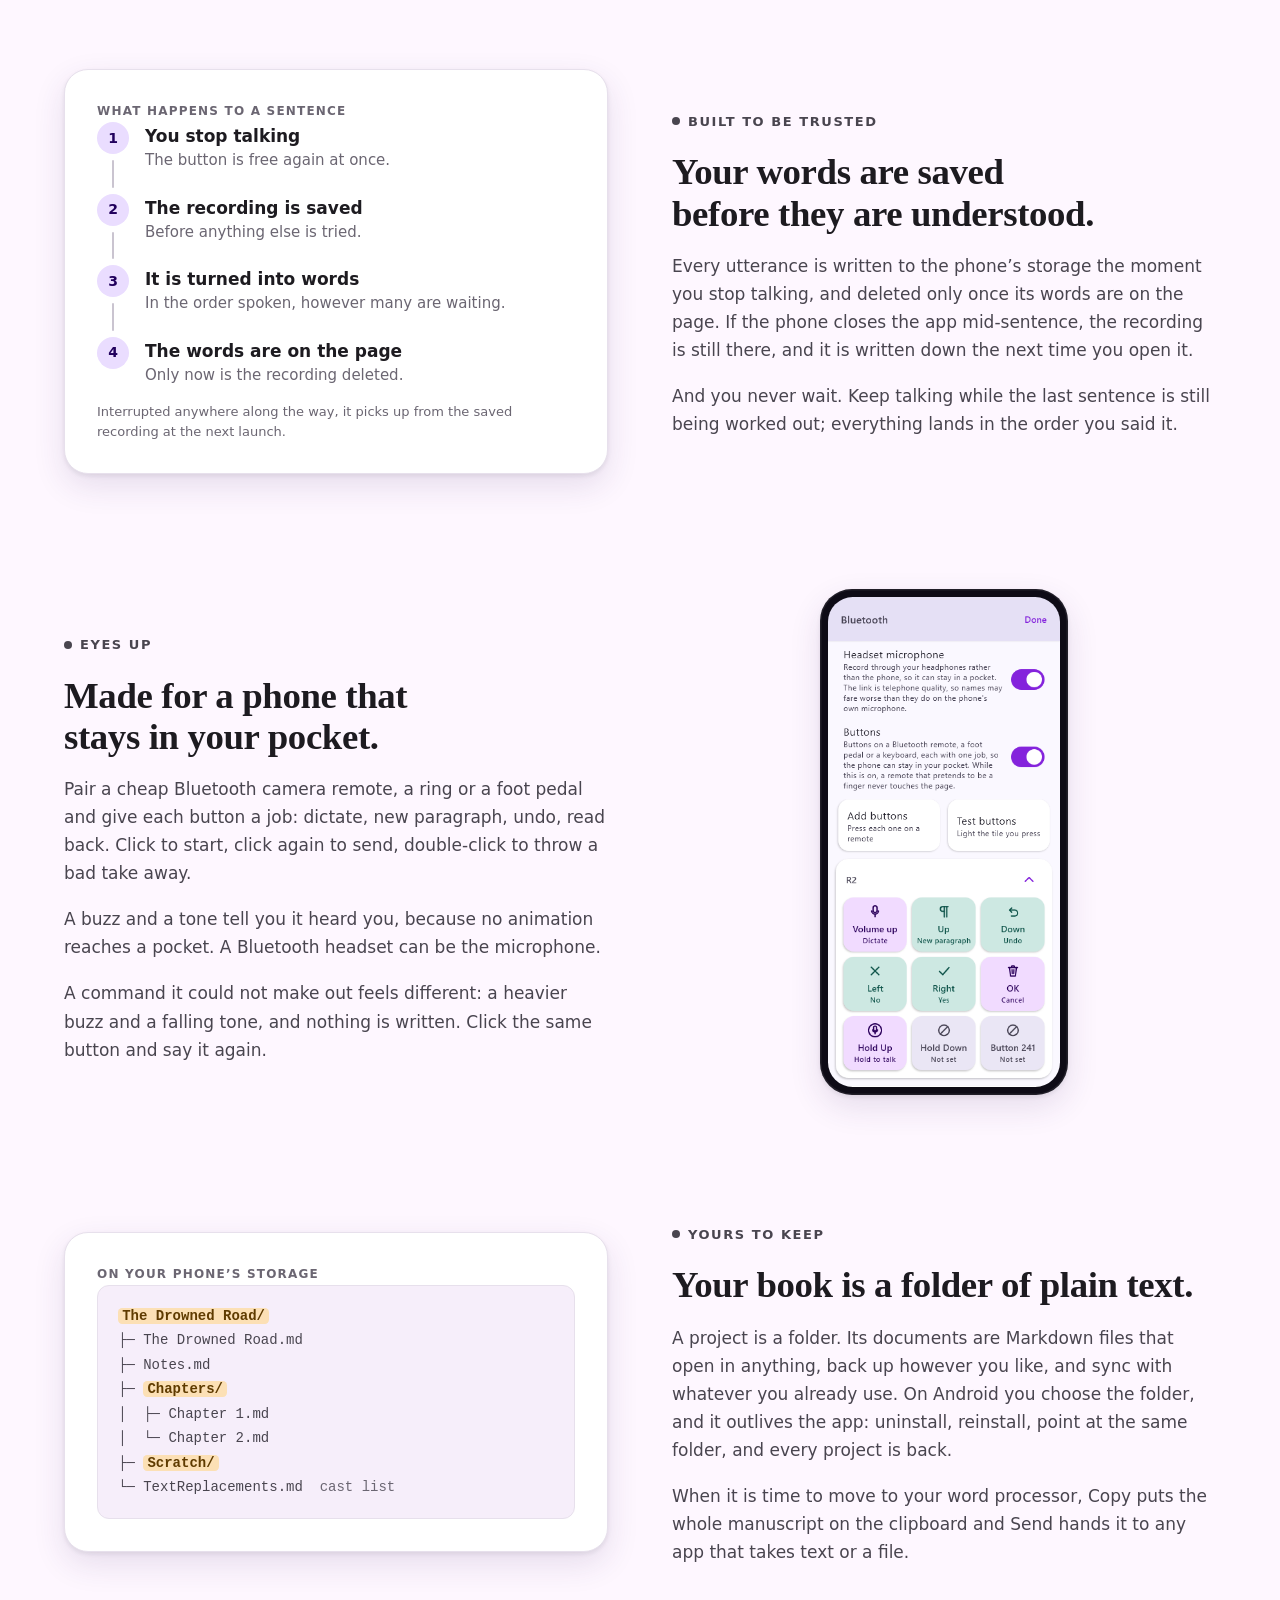
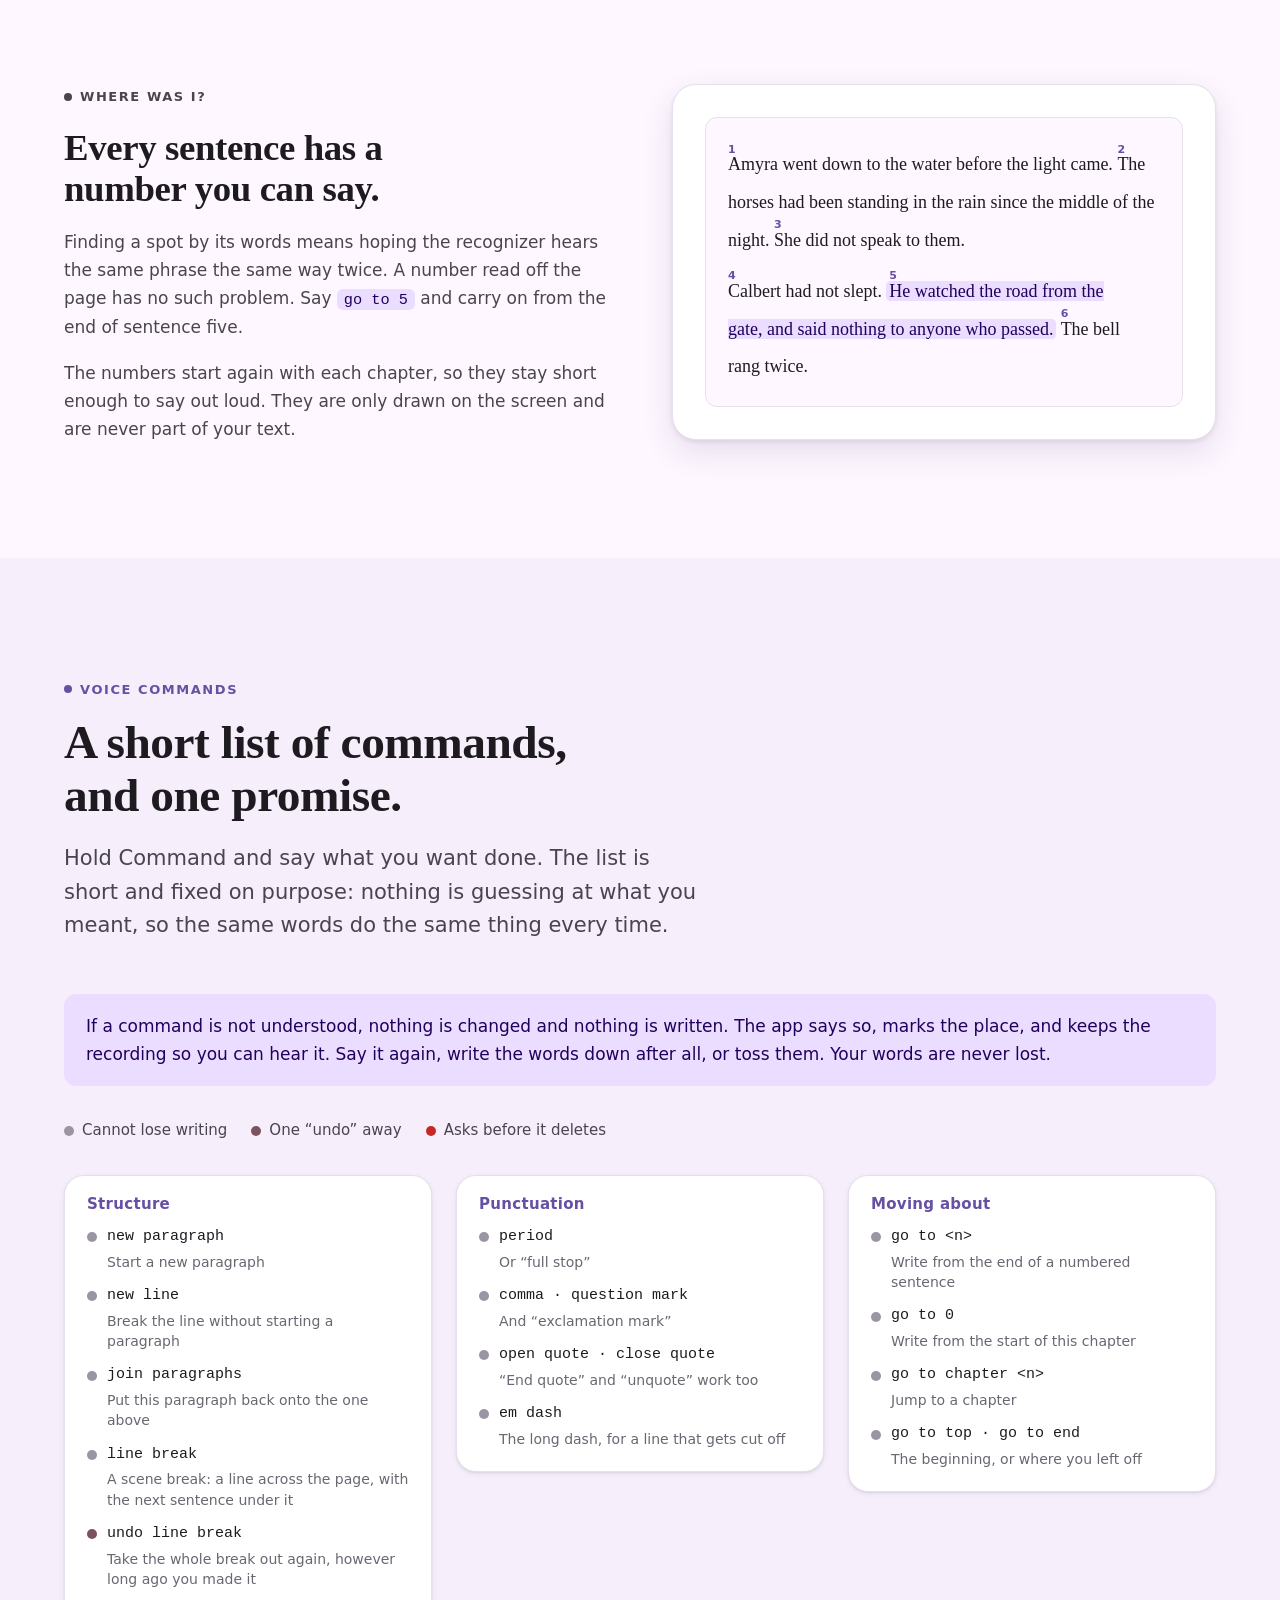
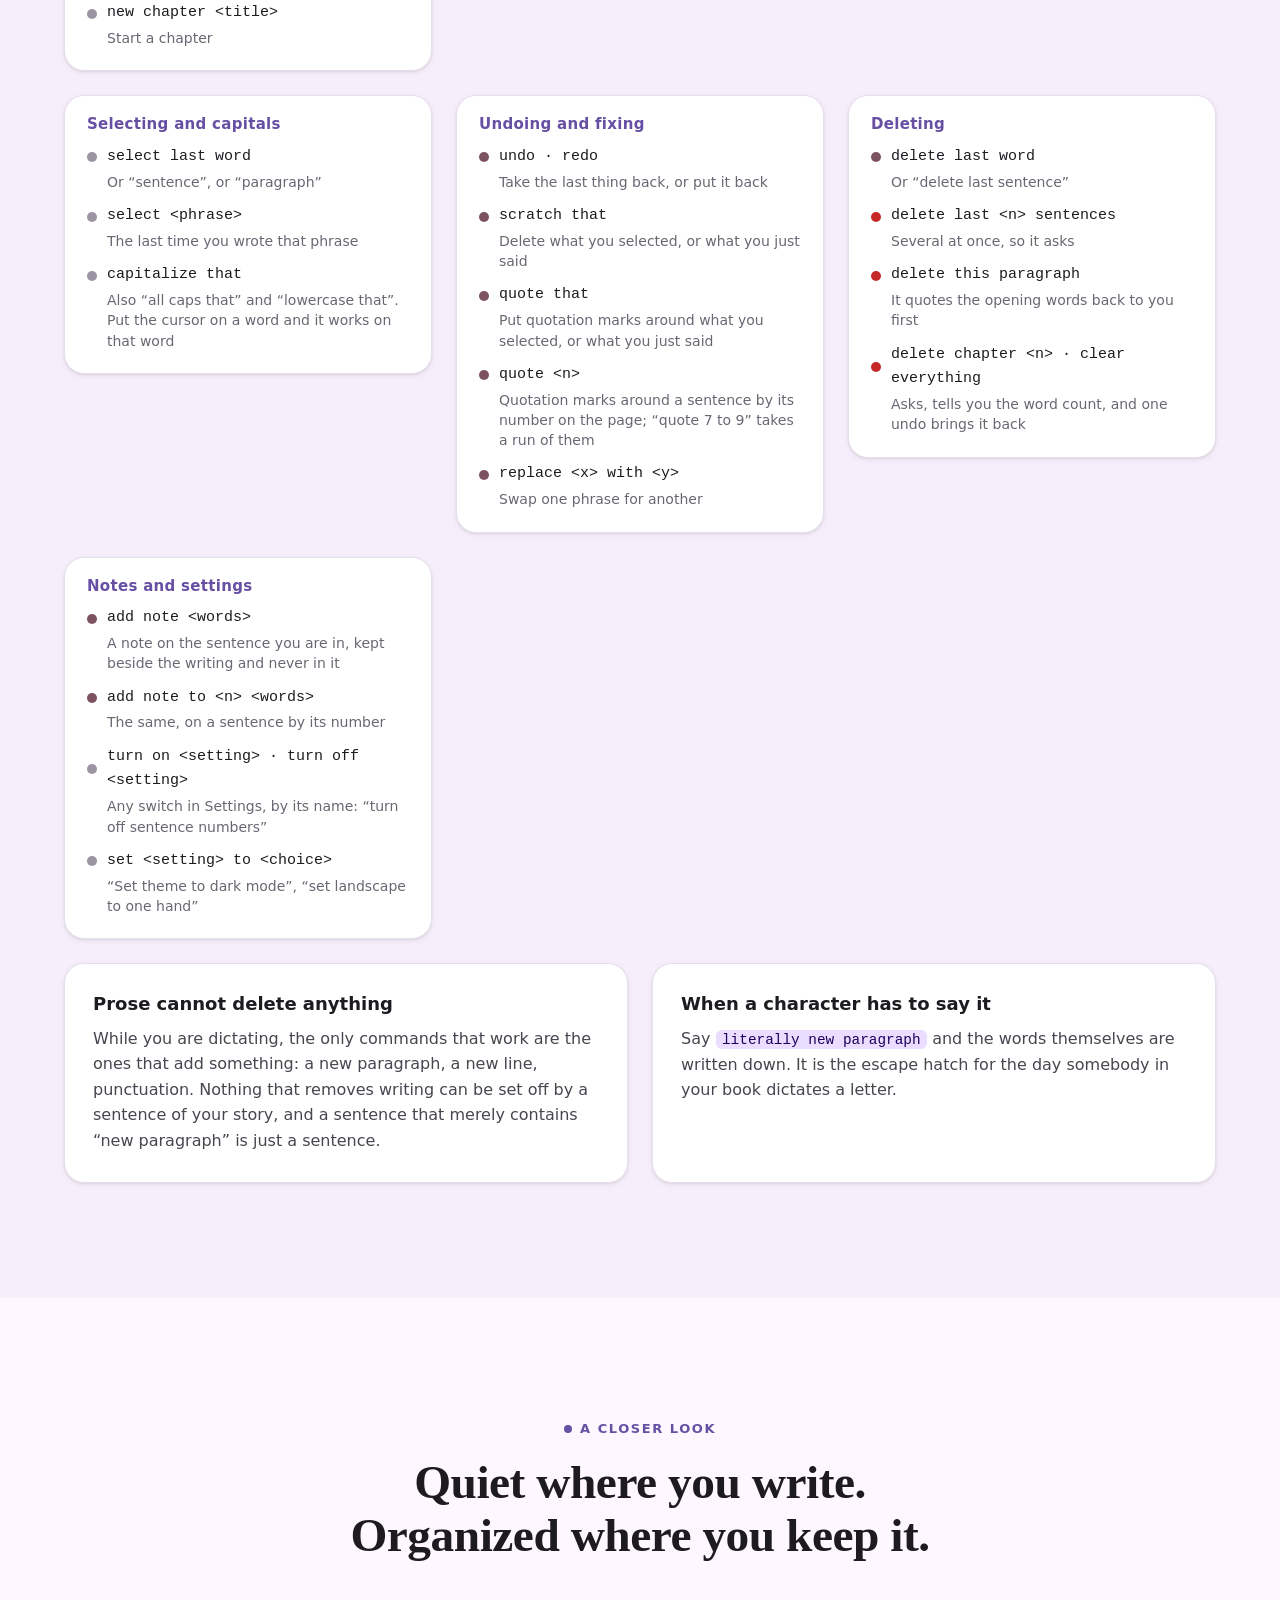
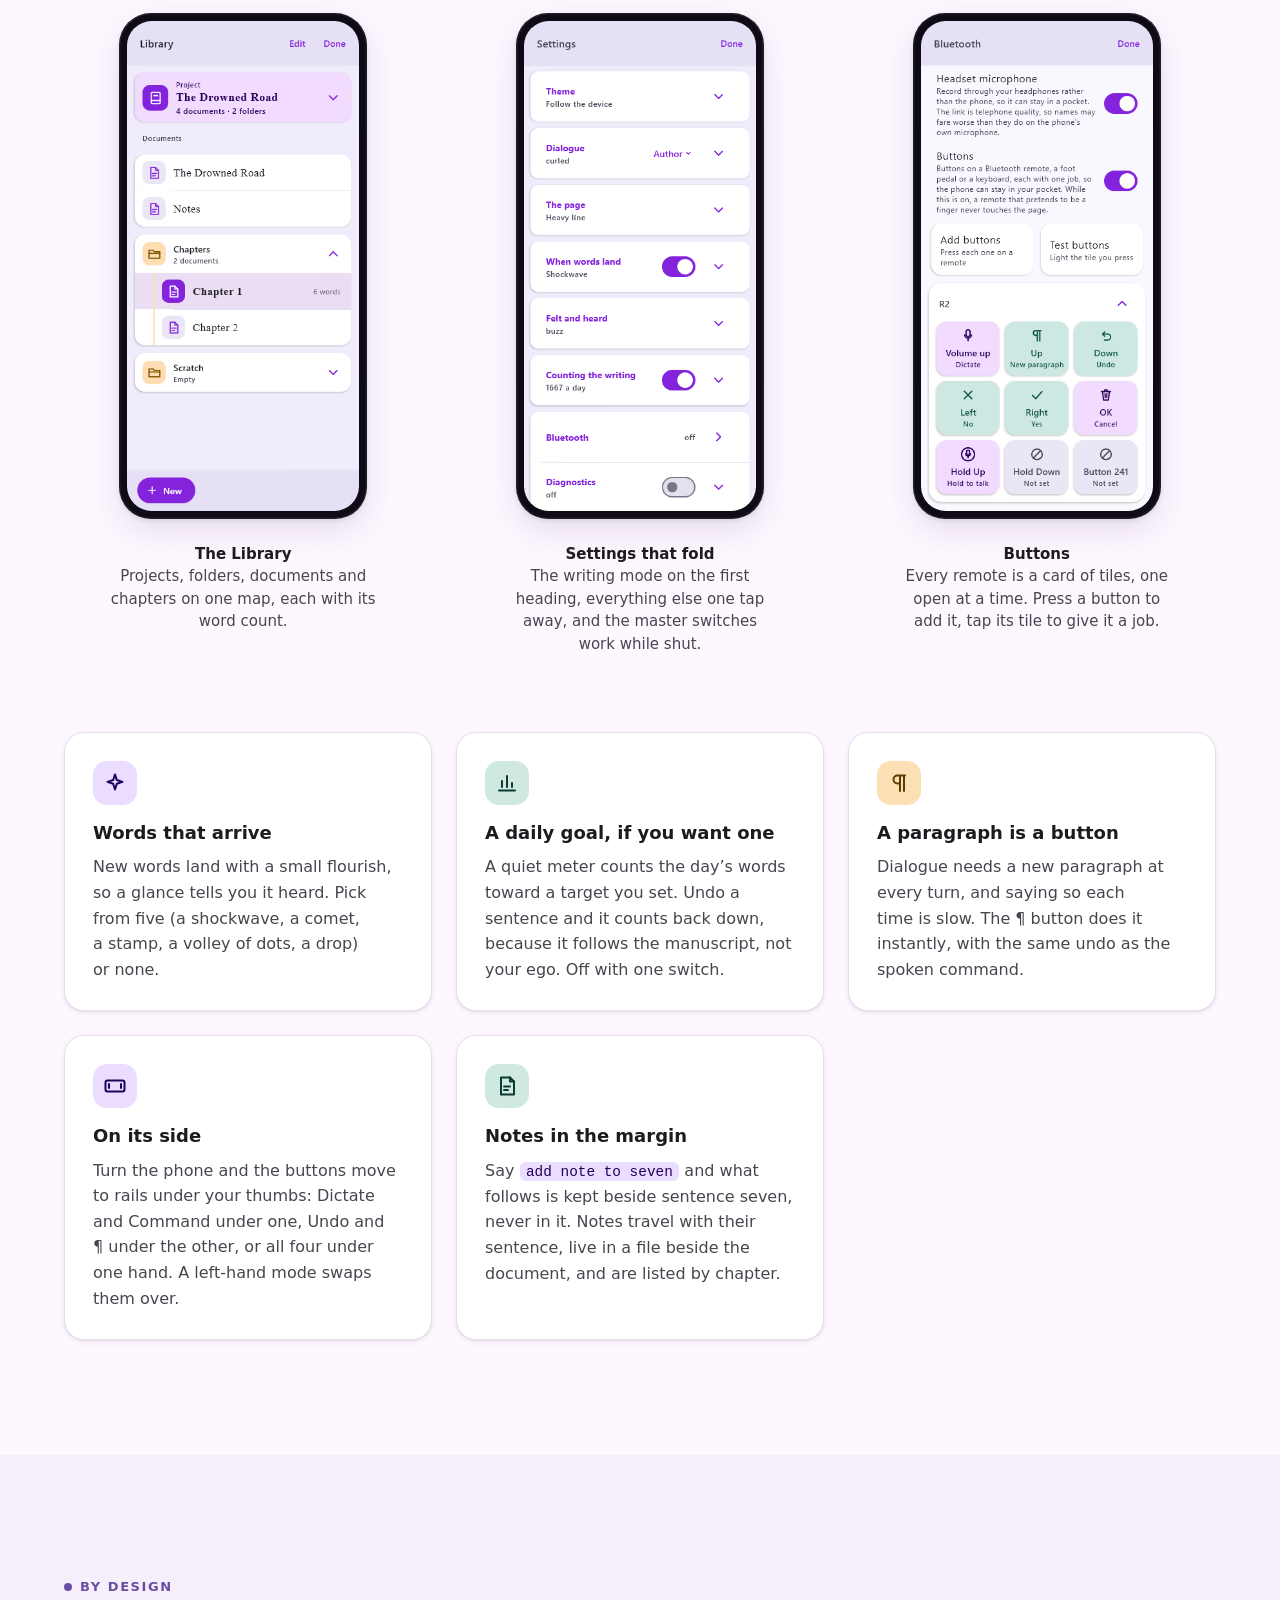
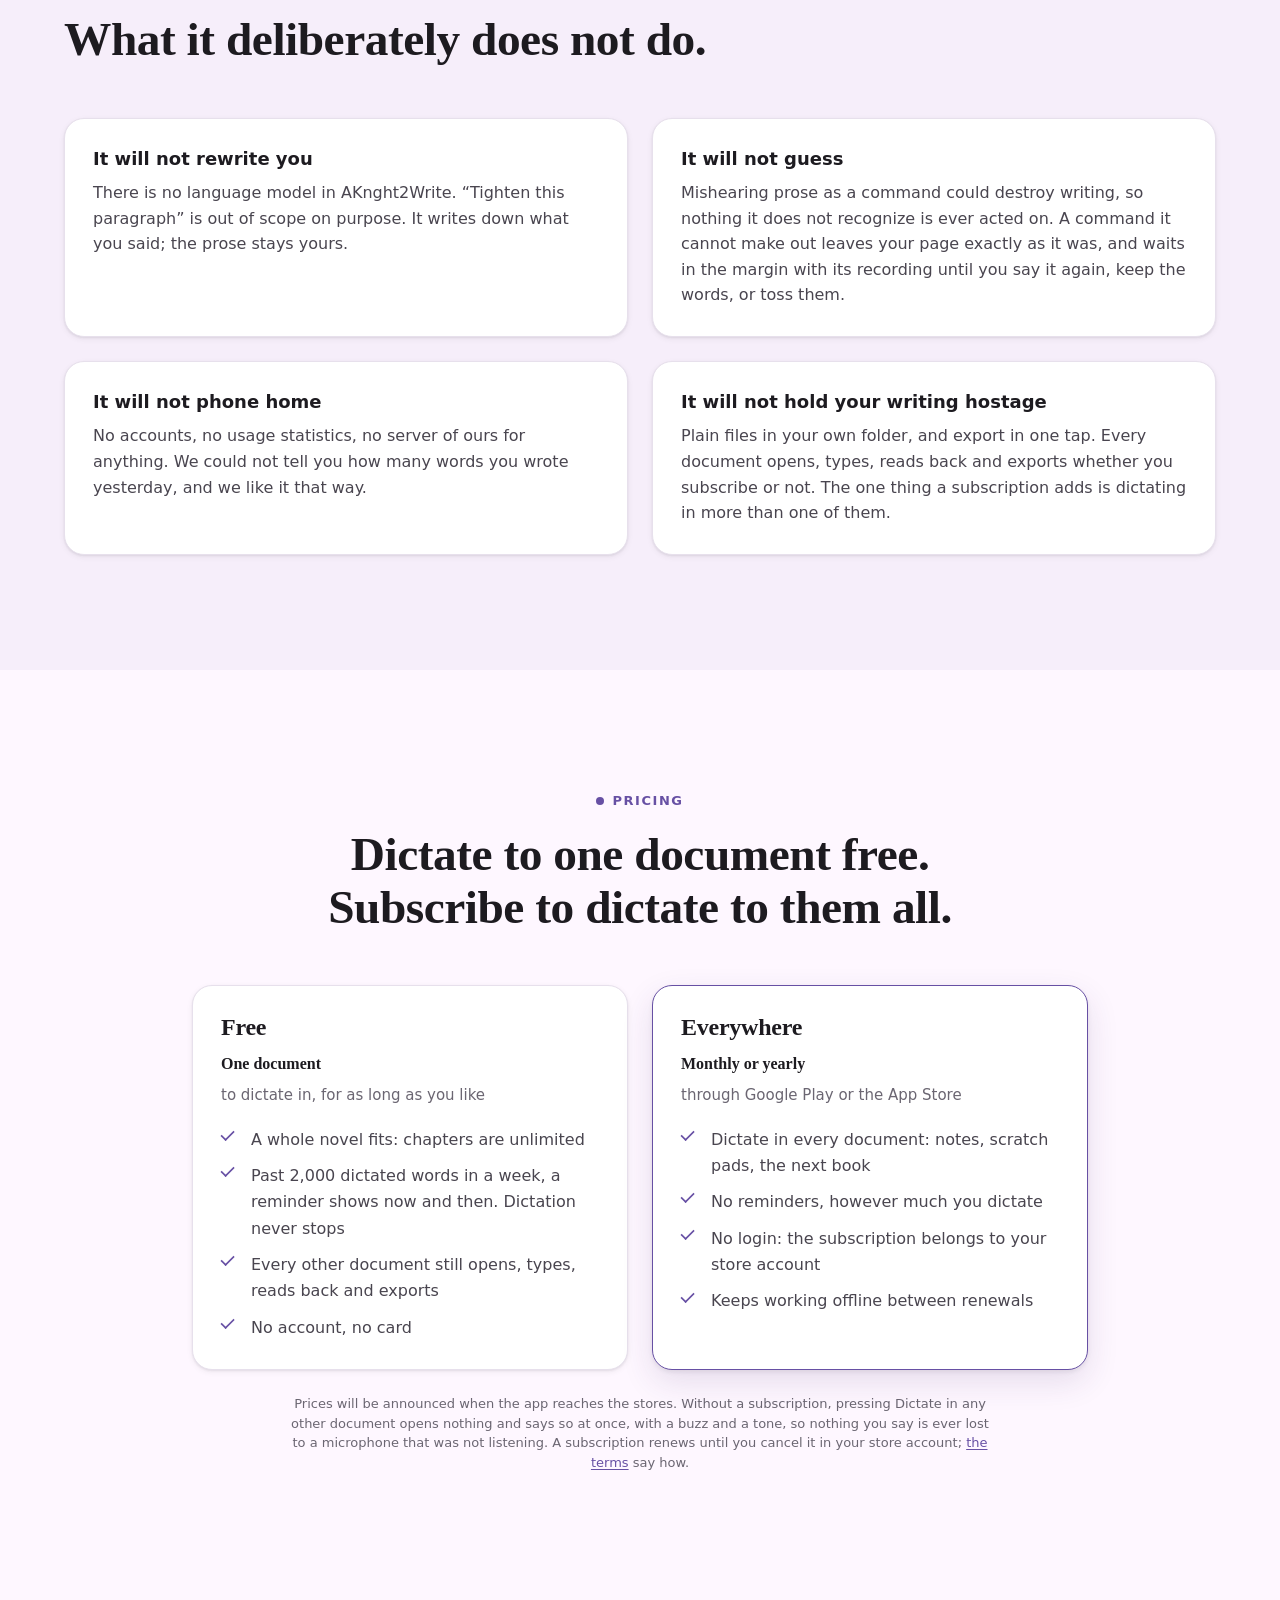
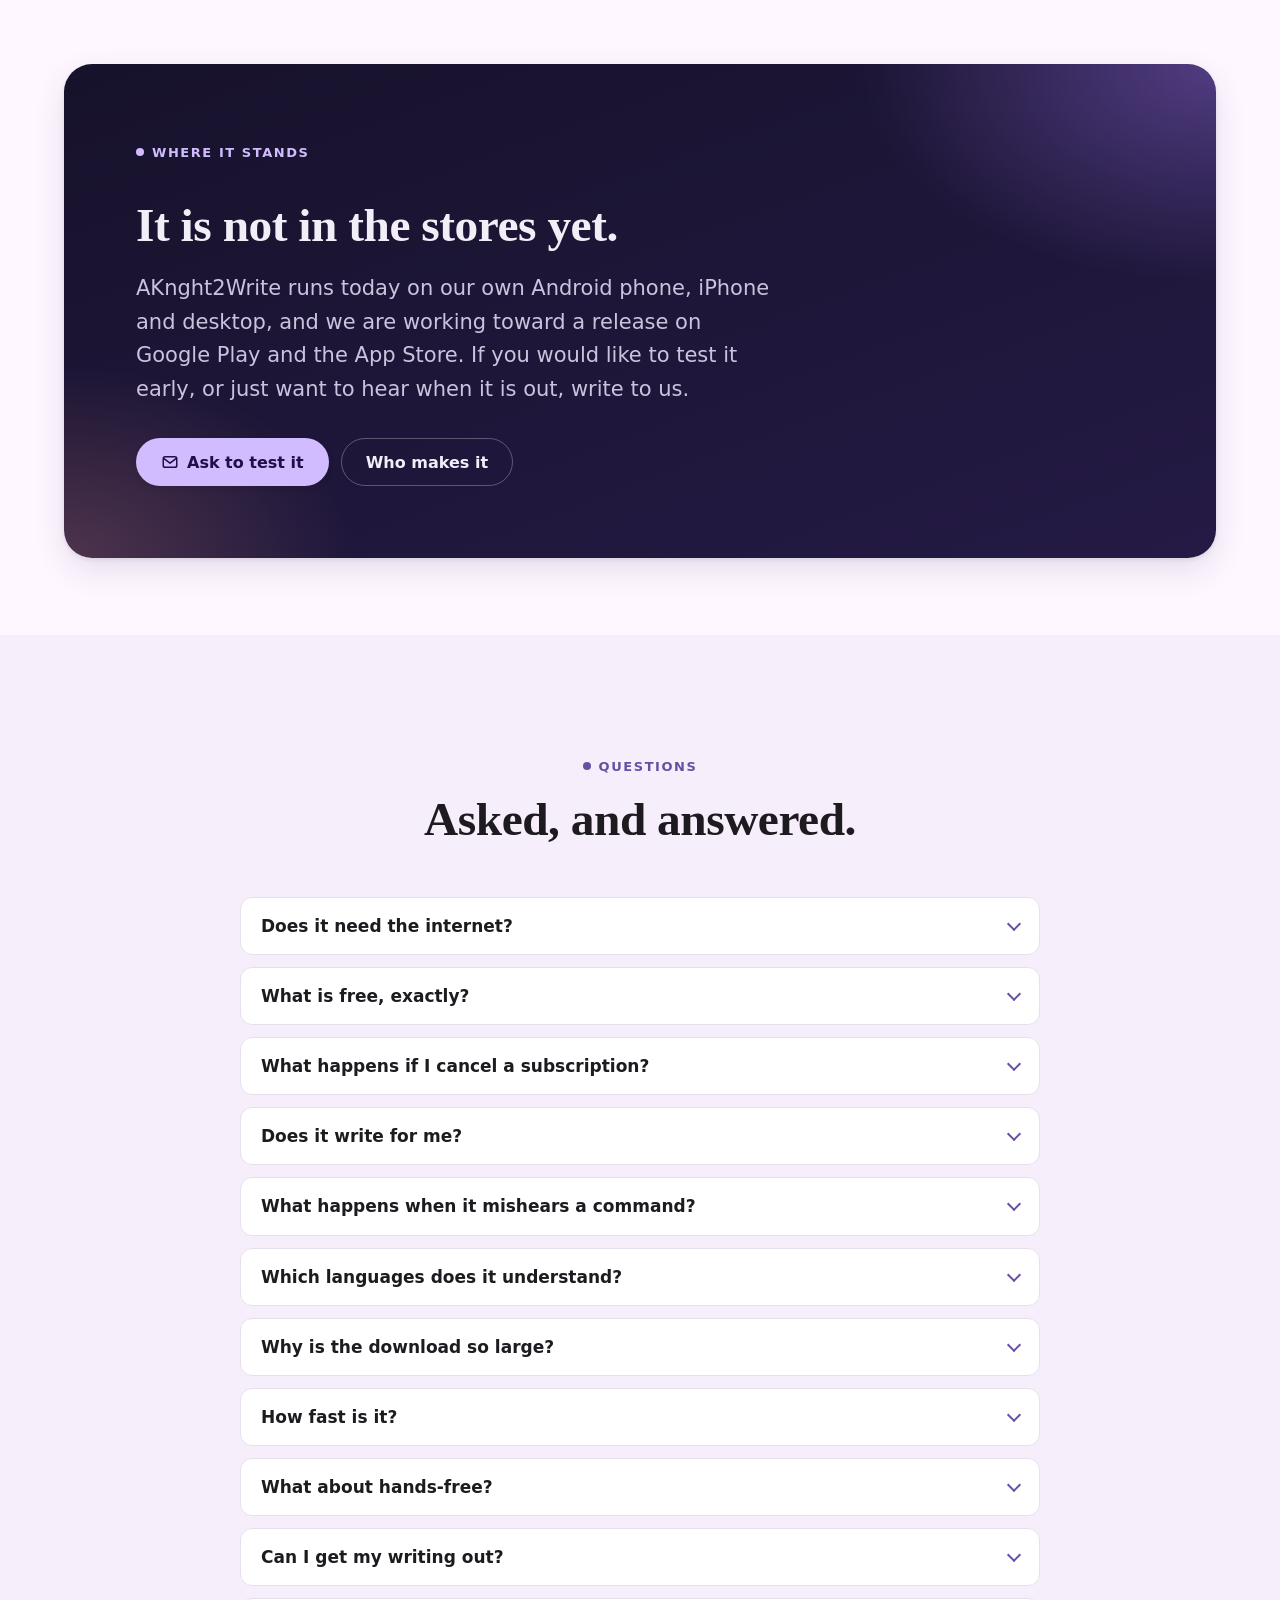
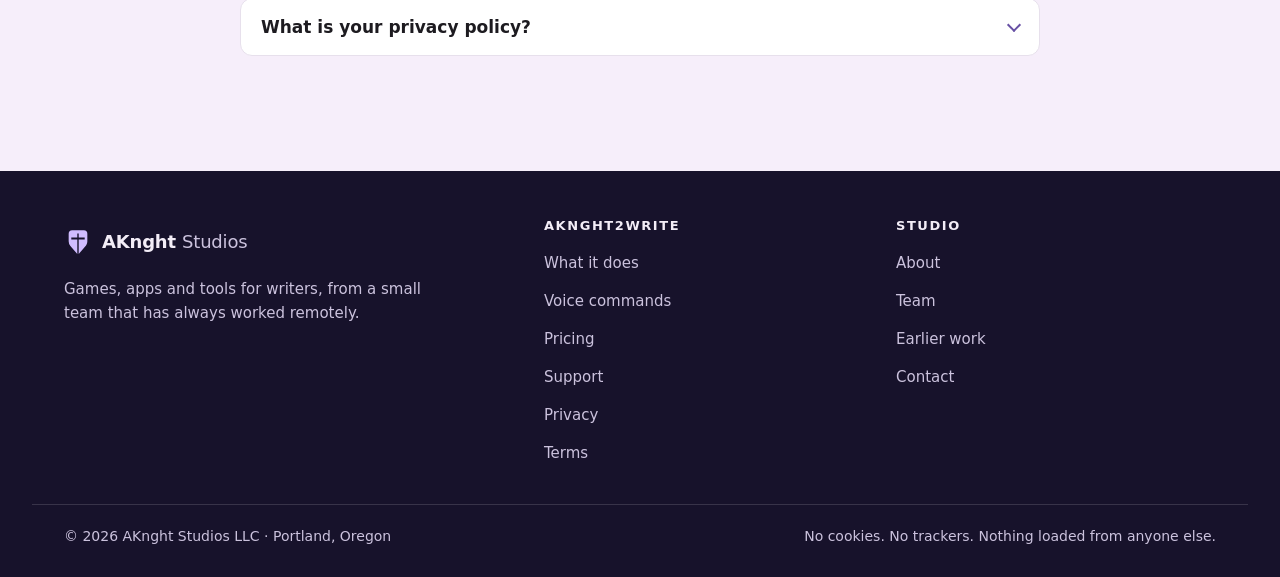
==== commit 4934fe2a: "AKnght2Write page: hands-free is gone, and the newer commands and screens are listed Hands-free was " ====
--- a/AKnght2Write/index.html
+++ b/AKnght2Write/index.html
@@ -152,7 +152,7 @@
           <article class="card">
             <div class="tile"><svg viewBox="0 0 24 24" fill="none" stroke="currentColor" stroke-width="2" stroke-linecap="round" stroke-linejoin="round" aria-hidden="true"><rect x="9" y="3" width="6" height="11" rx="3"/><path d="M5.5 11a6.5 6.5 0 0 0 13 0M12 17.5V21"/></svg></div>
             <h3 class="h-card">Wherever you are, talk</h3>
-            <p>On a walk, behind the wheel, or lying in bed: hold the button, or click a remote, and say the scene. Sentences arrive whole, with their punctuation. A long pause becomes a paragraph.</p>
+            <p>On a walk, behind the wheel, or lying in bed: hold the button, or click a remote, and say the scene. Sentences arrive whole, with their punctuation, and a new paragraph is one tap away.</p>
           </article>
           <article class="card">
             <div class="tile tile--mint"><svg viewBox="0 0 24 24" fill="none" stroke="currentColor" stroke-width="2" stroke-linecap="round" stroke-linejoin="round" aria-hidden="true"><path d="M4 9.5v5h3.5L12 18V6L7.5 9.5H4z"/><path d="M15.5 9a4 4 0 0 1 0 6M18 6.5a7.5 7.5 0 0 1 0 11"/></svg></div>
@@ -245,7 +245,7 @@
           <div class="split__copy">
             <p class="eyebrow">Made for fiction</p>
             <h2>Dialogue lands as dialogue.</h2>
-            <p>In Author mode, quotation marks come out curled and a new speaker starts a new paragraph. The recognizer decides what is dialogue from your tone of voice, and a flat reading can fool it. When it misses a line, say <span class="say">quote that</span> and the last thing you said is wrapped in quotation marks.</p>
+            <p>In Author mode, quotation marks come out curled and a new speaker starts a new paragraph. If you like, a pause between two lines can mark the change of speaker as well: read two short passages once, and the app learns how long your own pauses run. The recognizer decides what is dialogue from your tone of voice, and a flat reading can fool it. When it misses a line, say <span class="say">quote that</span> and the last thing you said is wrapped in quotation marks, or <span class="say">quote 7</span> for a sentence by its number on the page.</p>
             <p>Writing something that is not fiction? Standard mode writes what it hears and adds no quotation mark you did not ask for. The mode is remembered for each document.</p>
           </div>
           <div class="split__visual">
@@ -365,6 +365,8 @@
               <dt><span class="dot dot--safe"></span>new paragraph</dt><dd>Start a new paragraph</dd>
               <dt><span class="dot dot--safe"></span>new line</dt><dd>Break the line without starting a paragraph</dd>
               <dt><span class="dot dot--safe"></span>join paragraphs</dt><dd>Put this paragraph back onto the one above</dd>
+              <dt><span class="dot dot--safe"></span>line break</dt><dd>A scene break: a line across the page, with the next sentence under it</dd>
+              <dt><span class="dot dot--undo"></span>undo line break</dt><dd>Take the whole break out again, however long ago you made it</dd>
               <dt><span class="dot dot--safe"></span>new chapter &lt;title&gt;</dt><dd>Start a chapter</dd>
             </dl>
           </div>
@@ -391,7 +393,7 @@
             <dl>
               <dt><span class="dot dot--safe"></span>select last word</dt><dd>Or “sentence”, or “paragraph”</dd>
               <dt><span class="dot dot--safe"></span>select &lt;phrase&gt;</dt><dd>The last time you wrote that phrase</dd>
-              <dt><span class="dot dot--safe"></span>capitalize that</dt><dd>Also “all caps that” and “lowercase that”</dd>
+              <dt><span class="dot dot--safe"></span>capitalize that</dt><dd>Also “all caps that” and “lowercase that”. Put the cursor on a word and it works on that word</dd>
             </dl>
           </div>
           <div class="card">
@@ -400,6 +402,7 @@
               <dt><span class="dot dot--undo"></span>undo · redo</dt><dd>Take the last thing back, or put it back</dd>
               <dt><span class="dot dot--undo"></span>scratch that</dt><dd>Delete what you selected, or what you just said</dd>
               <dt><span class="dot dot--undo"></span>quote that</dt><dd>Put quotation marks around what you selected, or what you just said</dd>
+              <dt><span class="dot dot--undo"></span>quote &lt;n&gt;</dt><dd>Quotation marks around a sentence by its number on the page; “quote 7 to 9” takes a run of them</dd>
               <dt><span class="dot dot--undo"></span>replace &lt;x&gt; with &lt;y&gt;</dt><dd>Swap one phrase for another</dd>
             </dl>
           </div>
@@ -412,6 +415,15 @@
               <dt><span class="dot dot--asks"></span>delete chapter &lt;n&gt; · clear everything</dt><dd>Asks, tells you the word count, and one undo brings it back</dd>
             </dl>
           </div>
+          <div class="card">
+            <h3>Notes and settings</h3>
+            <dl>
+              <dt><span class="dot dot--undo"></span>add note &lt;words&gt;</dt><dd>A note on the sentence you are in, kept beside the writing and never in it</dd>
+              <dt><span class="dot dot--undo"></span>add note to &lt;n&gt; &lt;words&gt;</dt><dd>The same, on a sentence by its number</dd>
+              <dt><span class="dot dot--safe"></span>turn on &lt;setting&gt; · turn off &lt;setting&gt;</dt><dd>Any switch in Settings, by its name: “turn off sentence numbers”</dd>
+              <dt><span class="dot dot--safe"></span>set &lt;setting&gt; to &lt;choice&gt;</dt><dd>“Set theme to dark mode”, “set landscape to one hand”</dd>
+            </dl>
+          </div>
         </div>
 
         <div class="grid grid--two" style="margin-top: clamp(1rem, 2vw, 1.5rem);">
@@ -440,12 +452,12 @@
             <figcaption><b>The Library</b>Projects, folders, documents and chapters on one map, each with its word count.</figcaption>
           </figure>
           <figure class="shot">
-            <span class="bezel"><img src="../assets/img/app/settings.png" width="360" height="760" alt="Settings: the writing mode, Author or Standard, above folded sections for Visuals, Gamification, Bluetooth, While you write and The caret." loading="lazy"></span>
-            <figcaption><b>Settings that fold</b>The writing mode on top, everything else one tap away, and the master switches work while shut.</figcaption>
+            <span class="bezel"><img src="../assets/img/app/settings.png" width="360" height="760" alt="Settings: Theme, then the Dialogue heading carrying the writing mode, Author or Standard, above folded sections for The page, When words land, Felt and heard and Counting the writing." loading="lazy"></span>
+            <figcaption><b>Settings that fold</b>The writing mode on the first heading, everything else one tap away, and the master switches work while shut.</figcaption>
           </figure>
           <figure class="shot">
             <span class="bezel"><img src="../assets/img/app/buttons.png" width="360" height="760" alt="The Bluetooth screen, with each remote shown as a card of button tiles." loading="lazy"></span>
-            <figcaption><b>Buttons</b>Every remote is a card of tiles. Press a button to add it, tap its tile to give it a job.</figcaption>
+            <figcaption><b>Buttons</b>Every remote is a card of tiles, one open at a time. Press a button to add it, tap its tile to give it a job.</figcaption>
           </figure>
         </div>
 
@@ -464,6 +476,16 @@
             <div class="tile tile--amber"><svg viewBox="0 0 24 24" fill="none" stroke="currentColor" stroke-width="2" stroke-linecap="round" stroke-linejoin="round" aria-hidden="true"><path d="M10 4.500h8M13 4.500V20M17 4.500V20M13 12.500h-2.500a4 4 0 0 1 0-8"/></svg></div>
             <h3 class="h-card">A paragraph is a button</h3>
             <p>Dialogue needs a new paragraph at every turn, and saying so each time is slow. The ¶ button does it instantly, with the same undo as the spoken command.</p>
+          </article>
+          <article class="card">
+            <div class="tile"><svg viewBox="0 0 24 24" fill="none" stroke="currentColor" stroke-width="2" stroke-linecap="round" stroke-linejoin="round" aria-hidden="true"><rect x="2.500" y="6.500" width="19" height="11" rx="2"/><path d="M6 10v4M18 10v4"/></svg></div>
+            <h3 class="h-card">On its side</h3>
+            <p>Turn the phone and the buttons move to rails under your thumbs: Dictate and Command under one, Undo and ¶ under the other, or all four under one hand. A left-hand mode swaps them over.</p>
+          </article>
+          <article class="card">
+            <div class="tile tile--mint"><svg viewBox="0 0 24 24" fill="none" stroke="currentColor" stroke-width="2" stroke-linecap="round" stroke-linejoin="round" aria-hidden="true"><path d="M6 3.500h9l4 4V20.500H6z"/><path d="M15 3.500v4h4M9 12.500h6M9 16h4"/></svg></div>
+            <h3 class="h-card">Notes in the margin</h3>
+            <p>Say <span class="say">add note to seven</span> and what follows is kept beside sentence seven, never in it. Notes travel with their sentence, live in a file beside the document, and are listed by chapter.</p>
           </article>
         </div>
       </div>
@@ -590,7 +612,7 @@
           </details>
           <details>
             <summary>What about hands-free?</summary>
-            <div><p>Hands-free dictation with a wake word is built and works in our testing, but it is not switched on in the phone app yet. Holding a button, or clicking a remote, is more dependable when you are on the move, so that came first.</p></div>
+            <div><p>There is none, on purpose. We built a wake-word mode and measured it, and it was never going to be dependable on the move. The microphone opens only while you hold a button or between a remote’s start and send clicks, which is also what lets the app promise it never listens on its own.</p></div>
           </details>
           <details>
             <summary>Can I get my writing out?</summary>
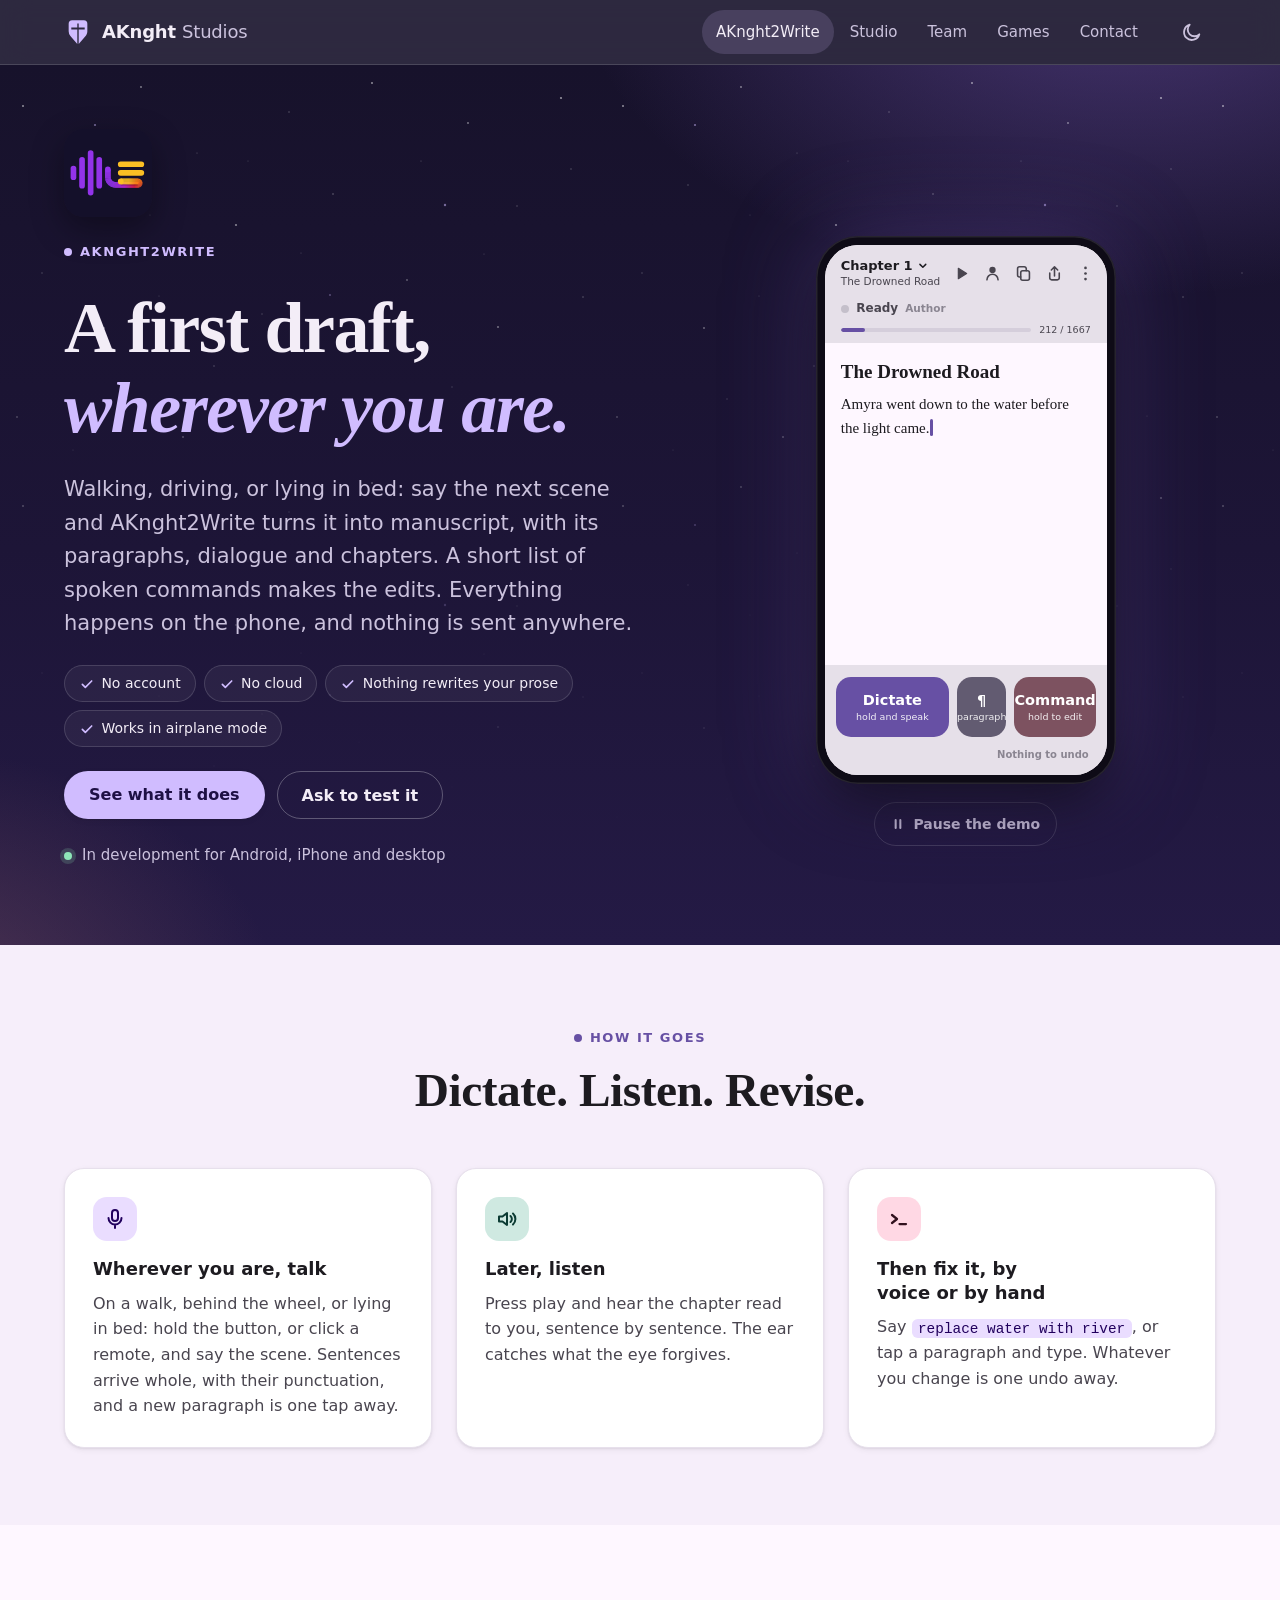
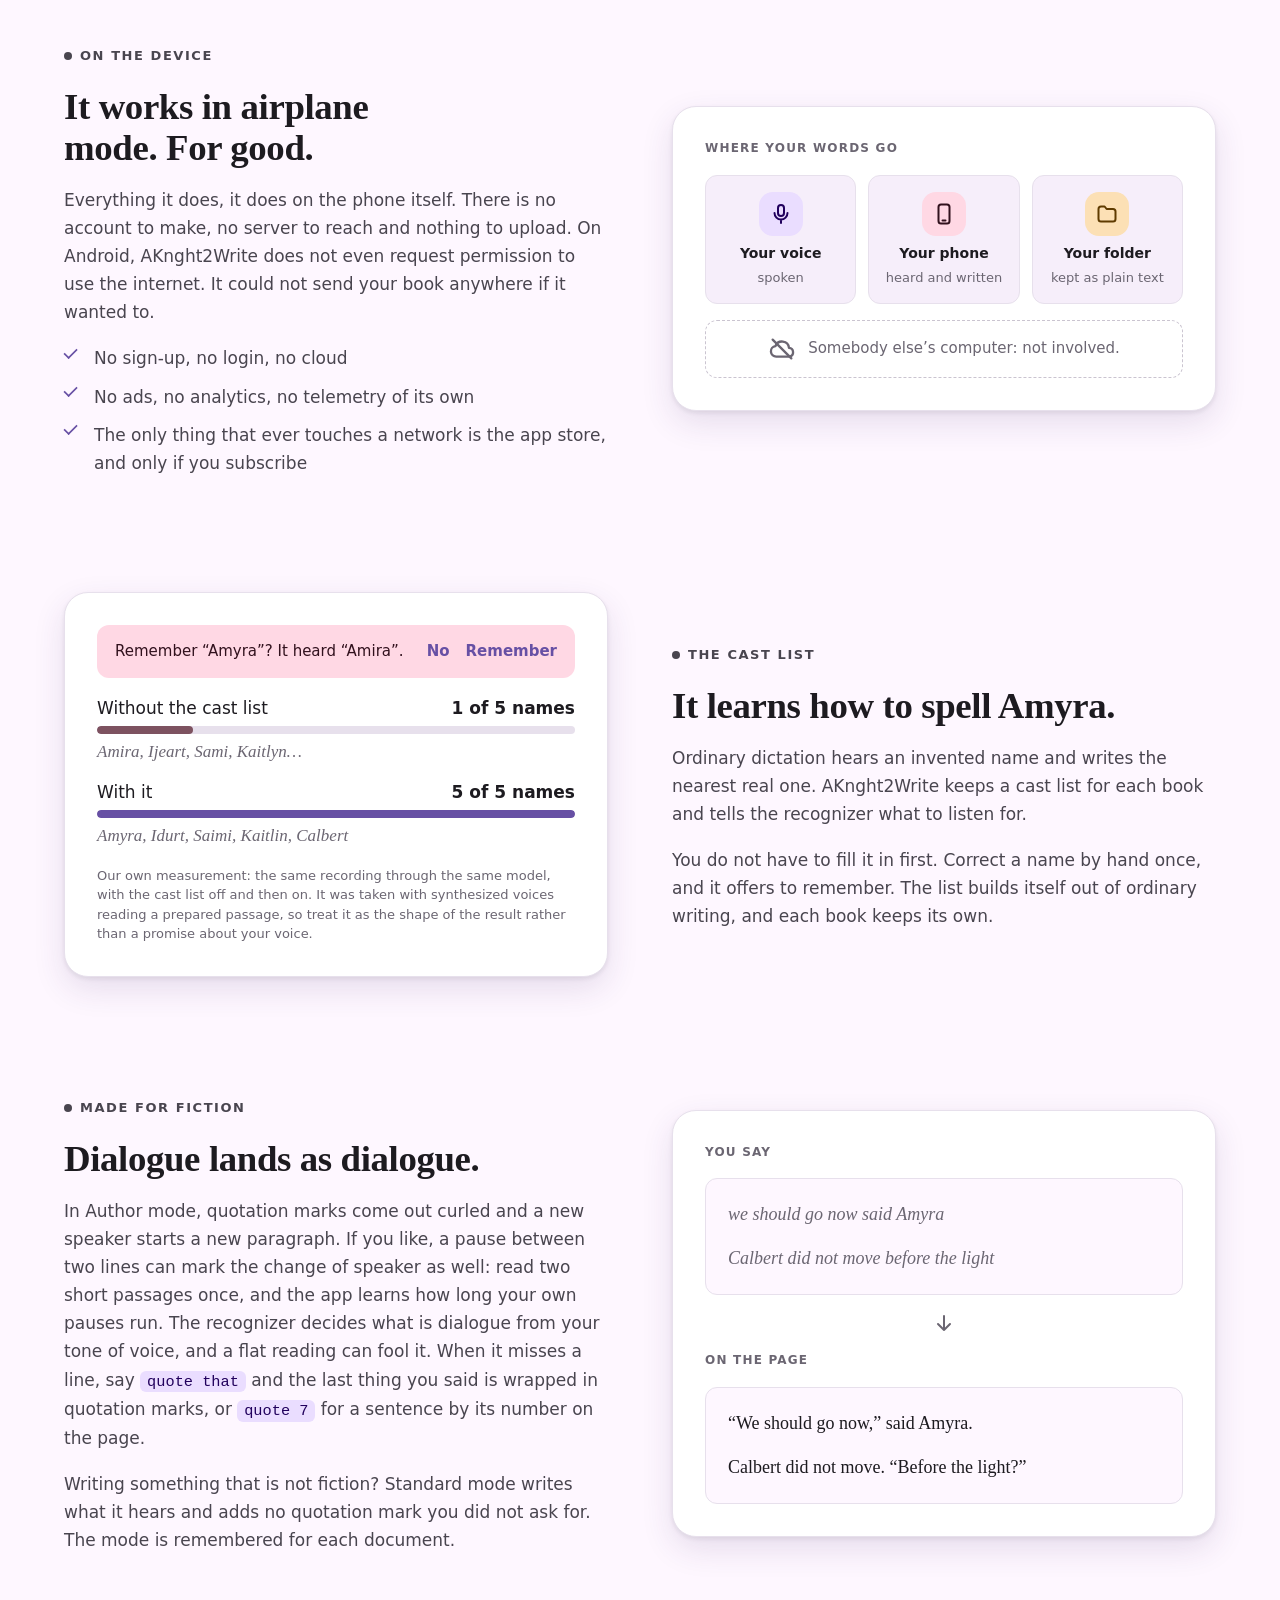
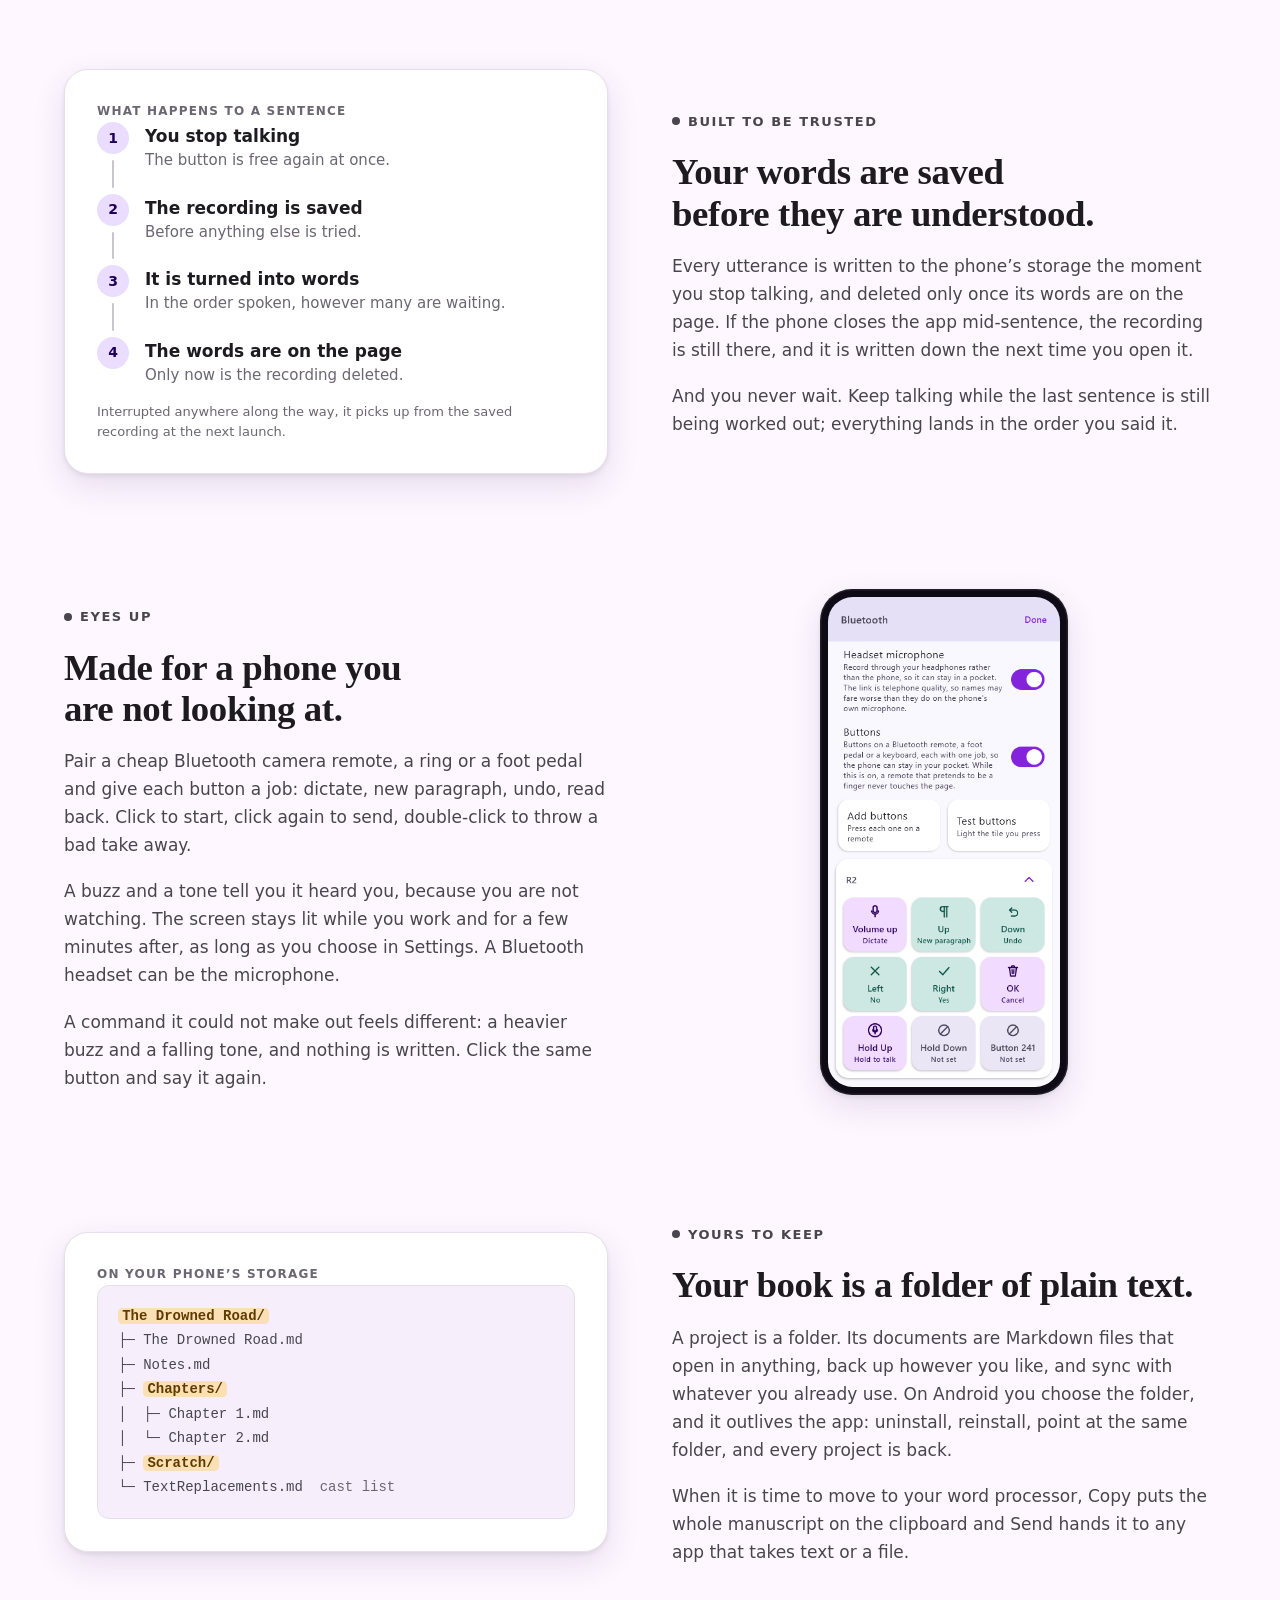
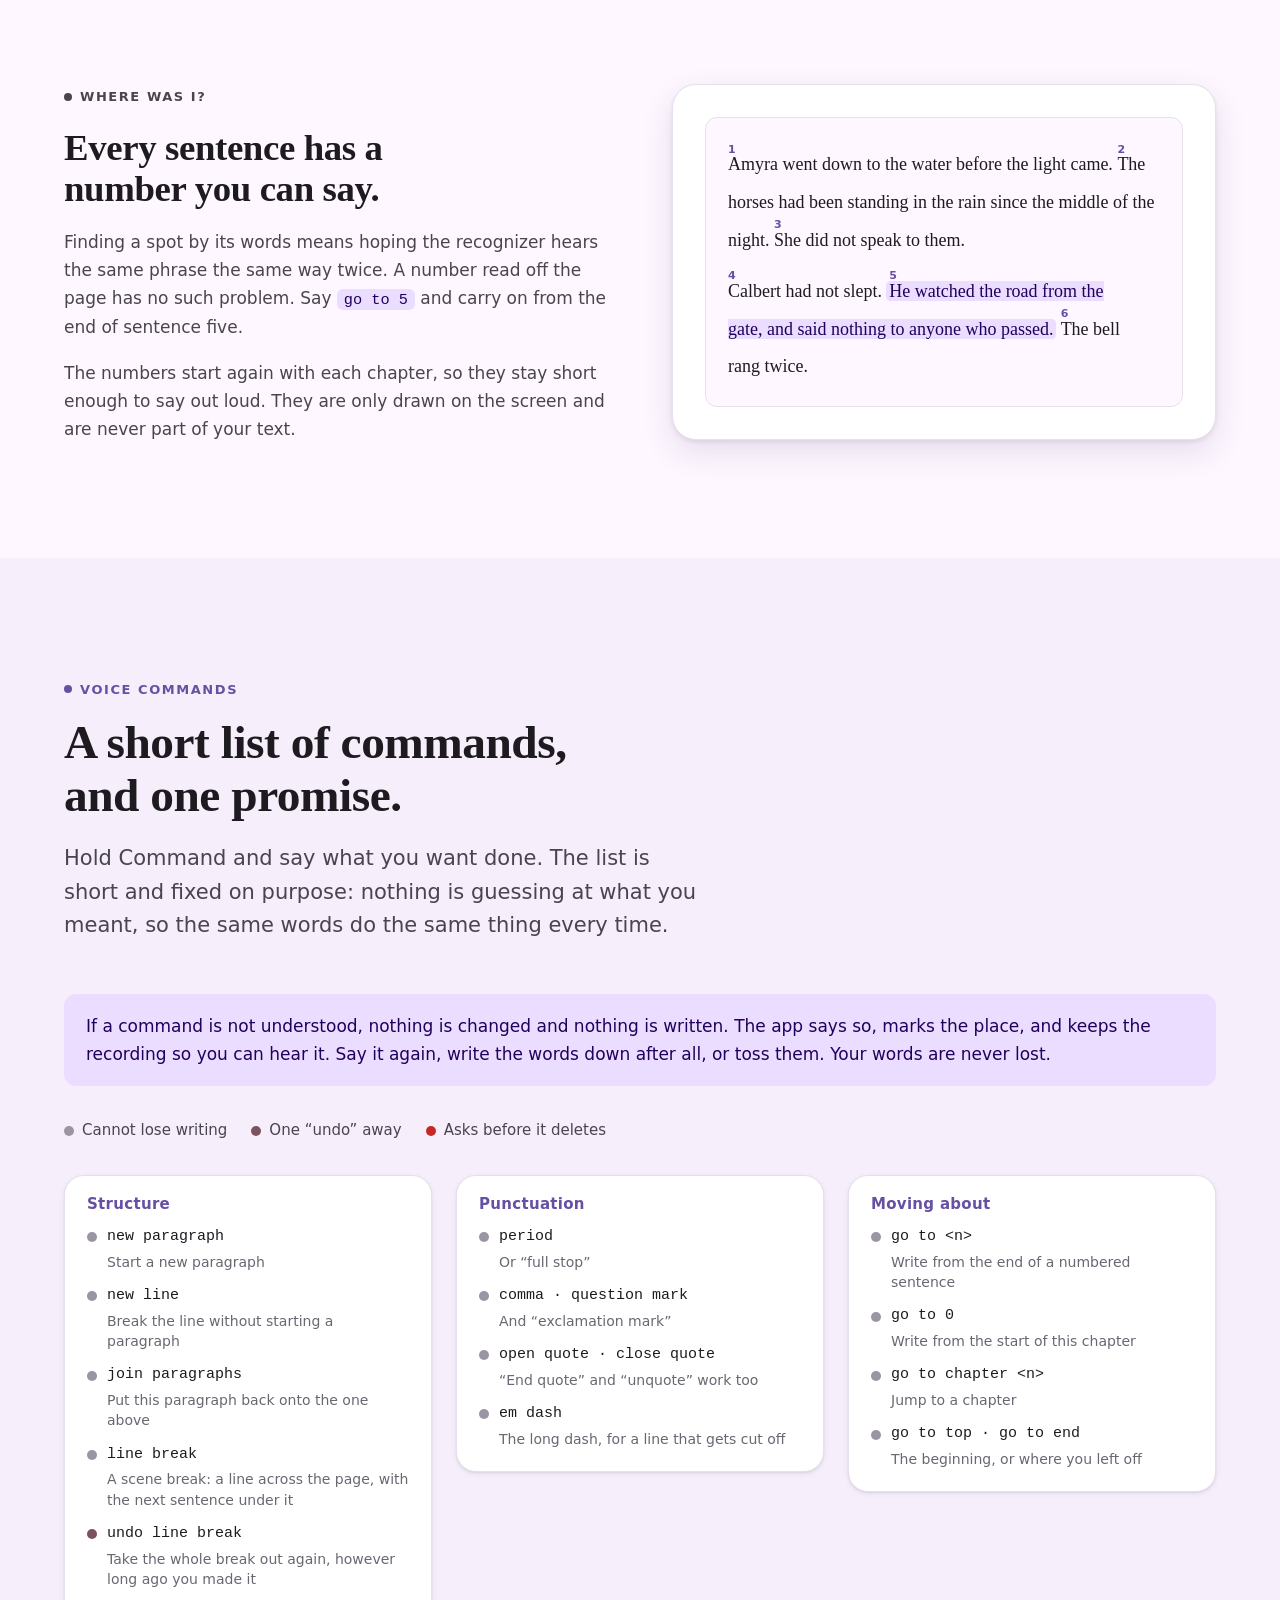
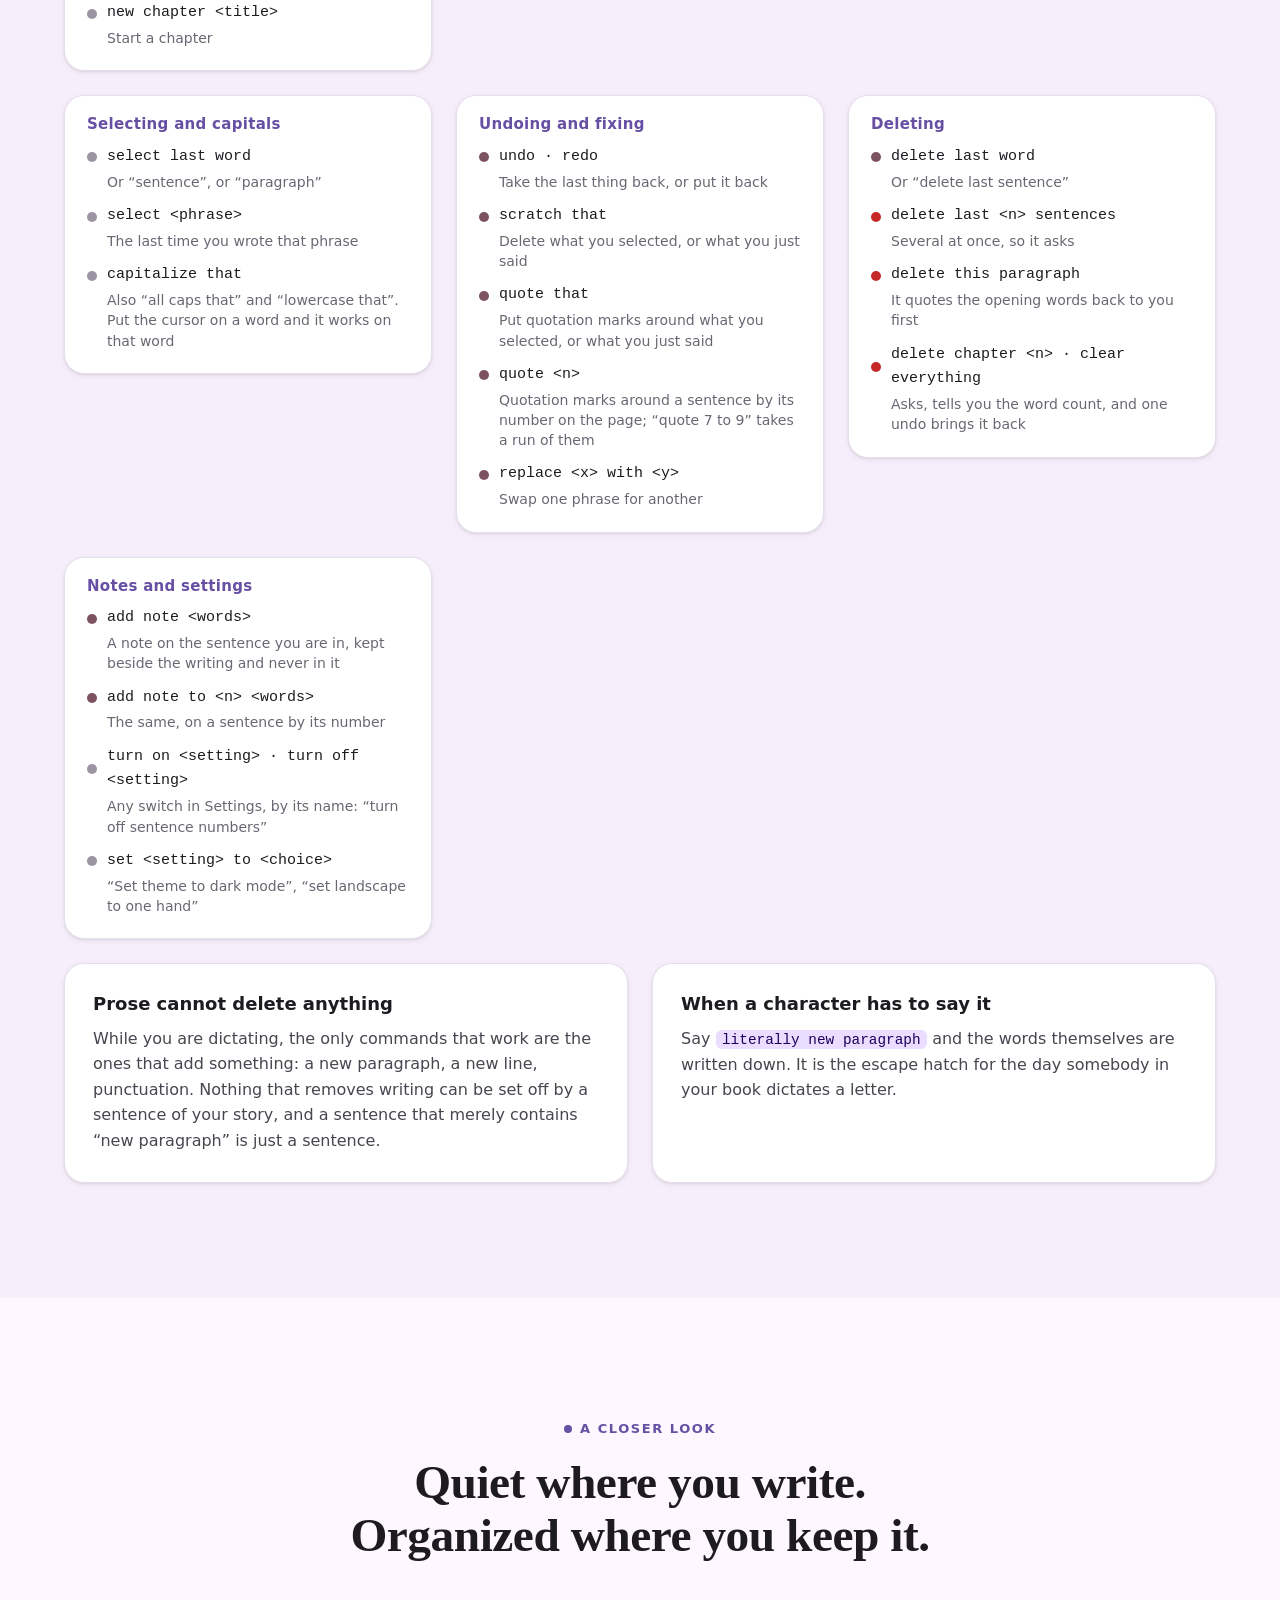
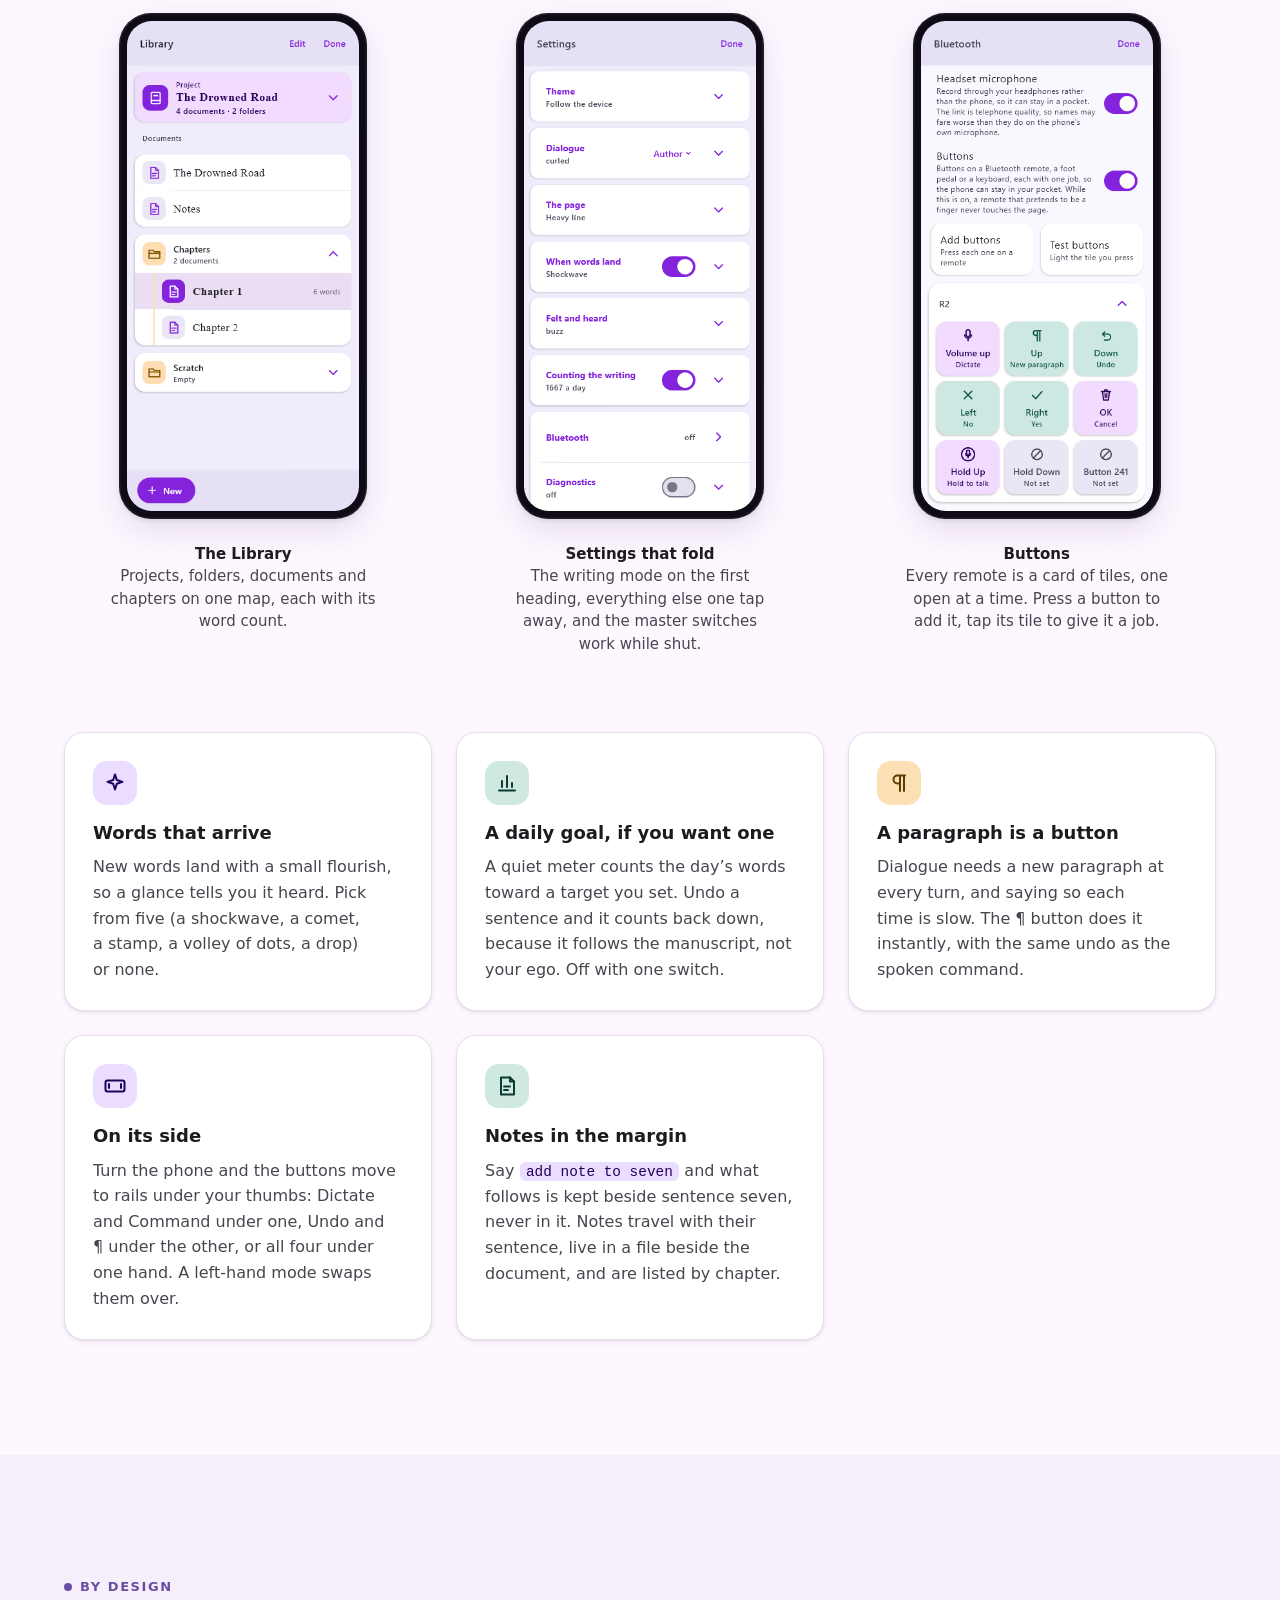
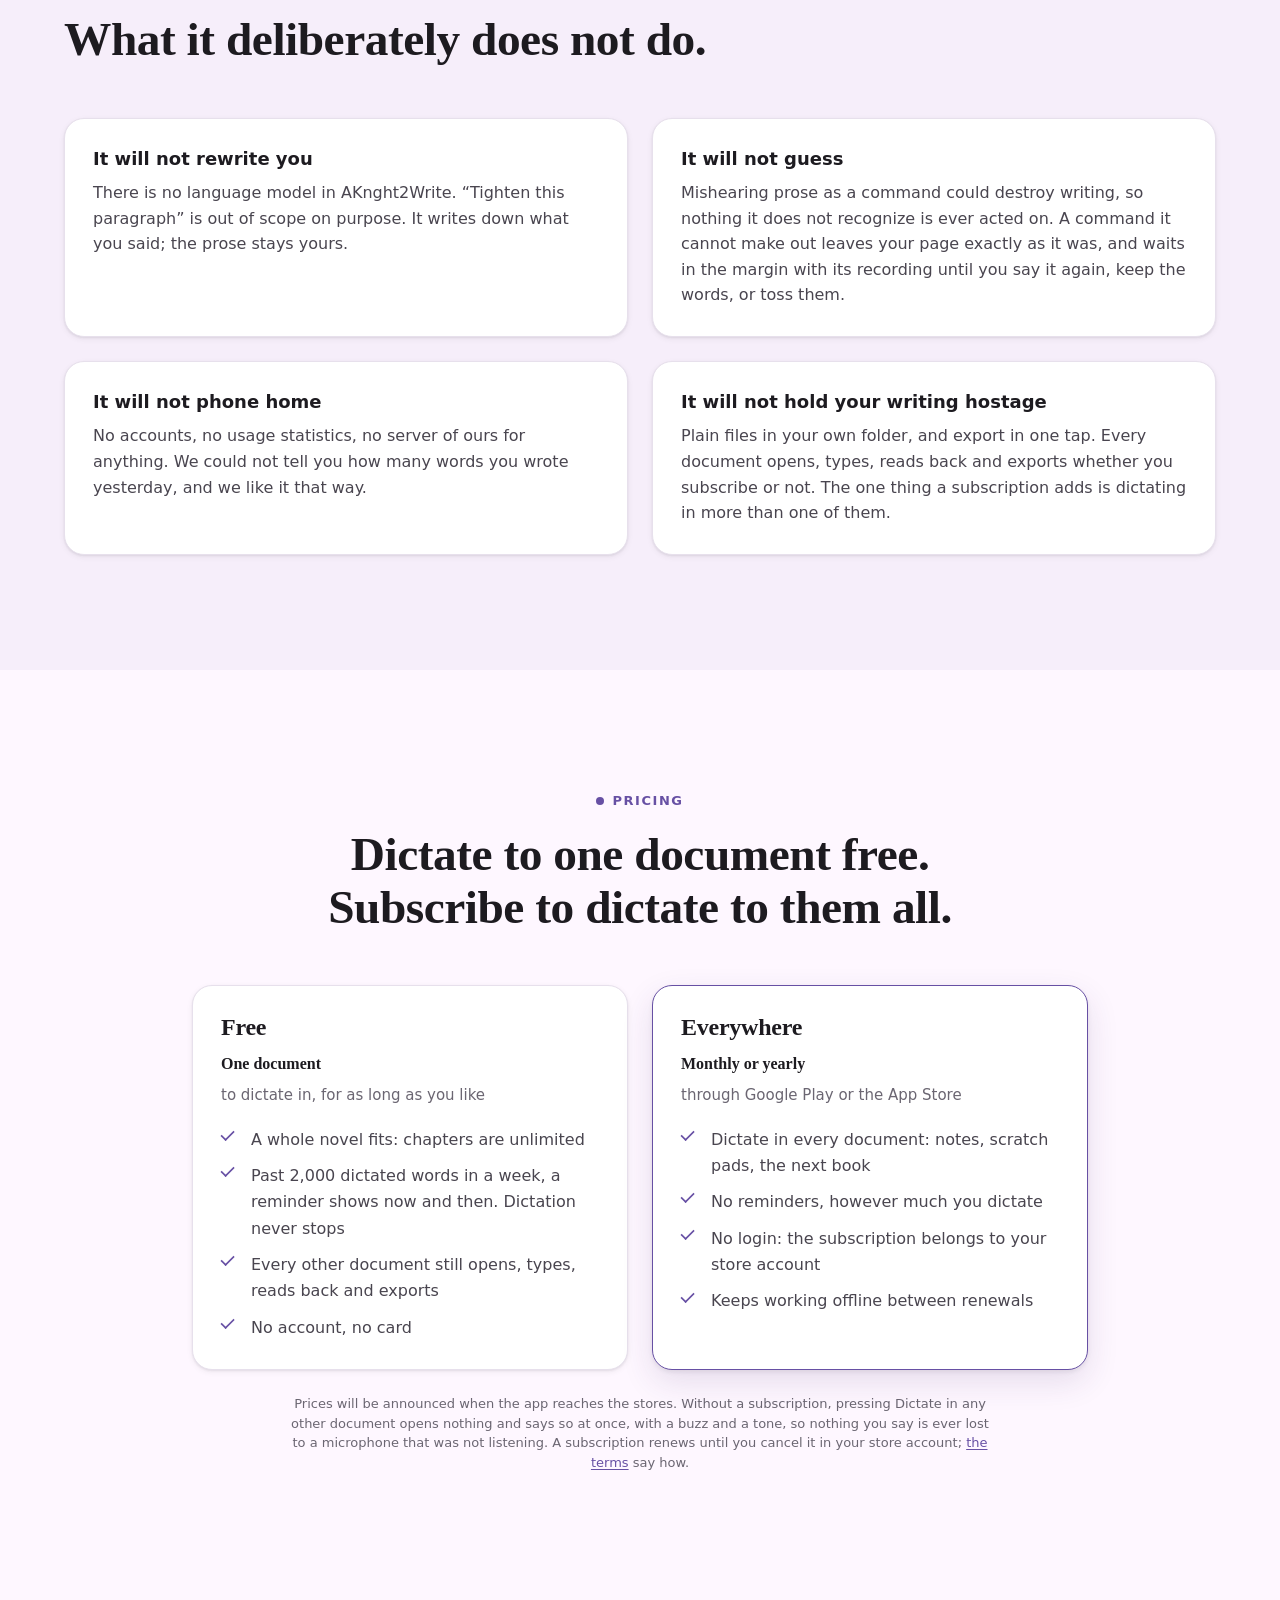
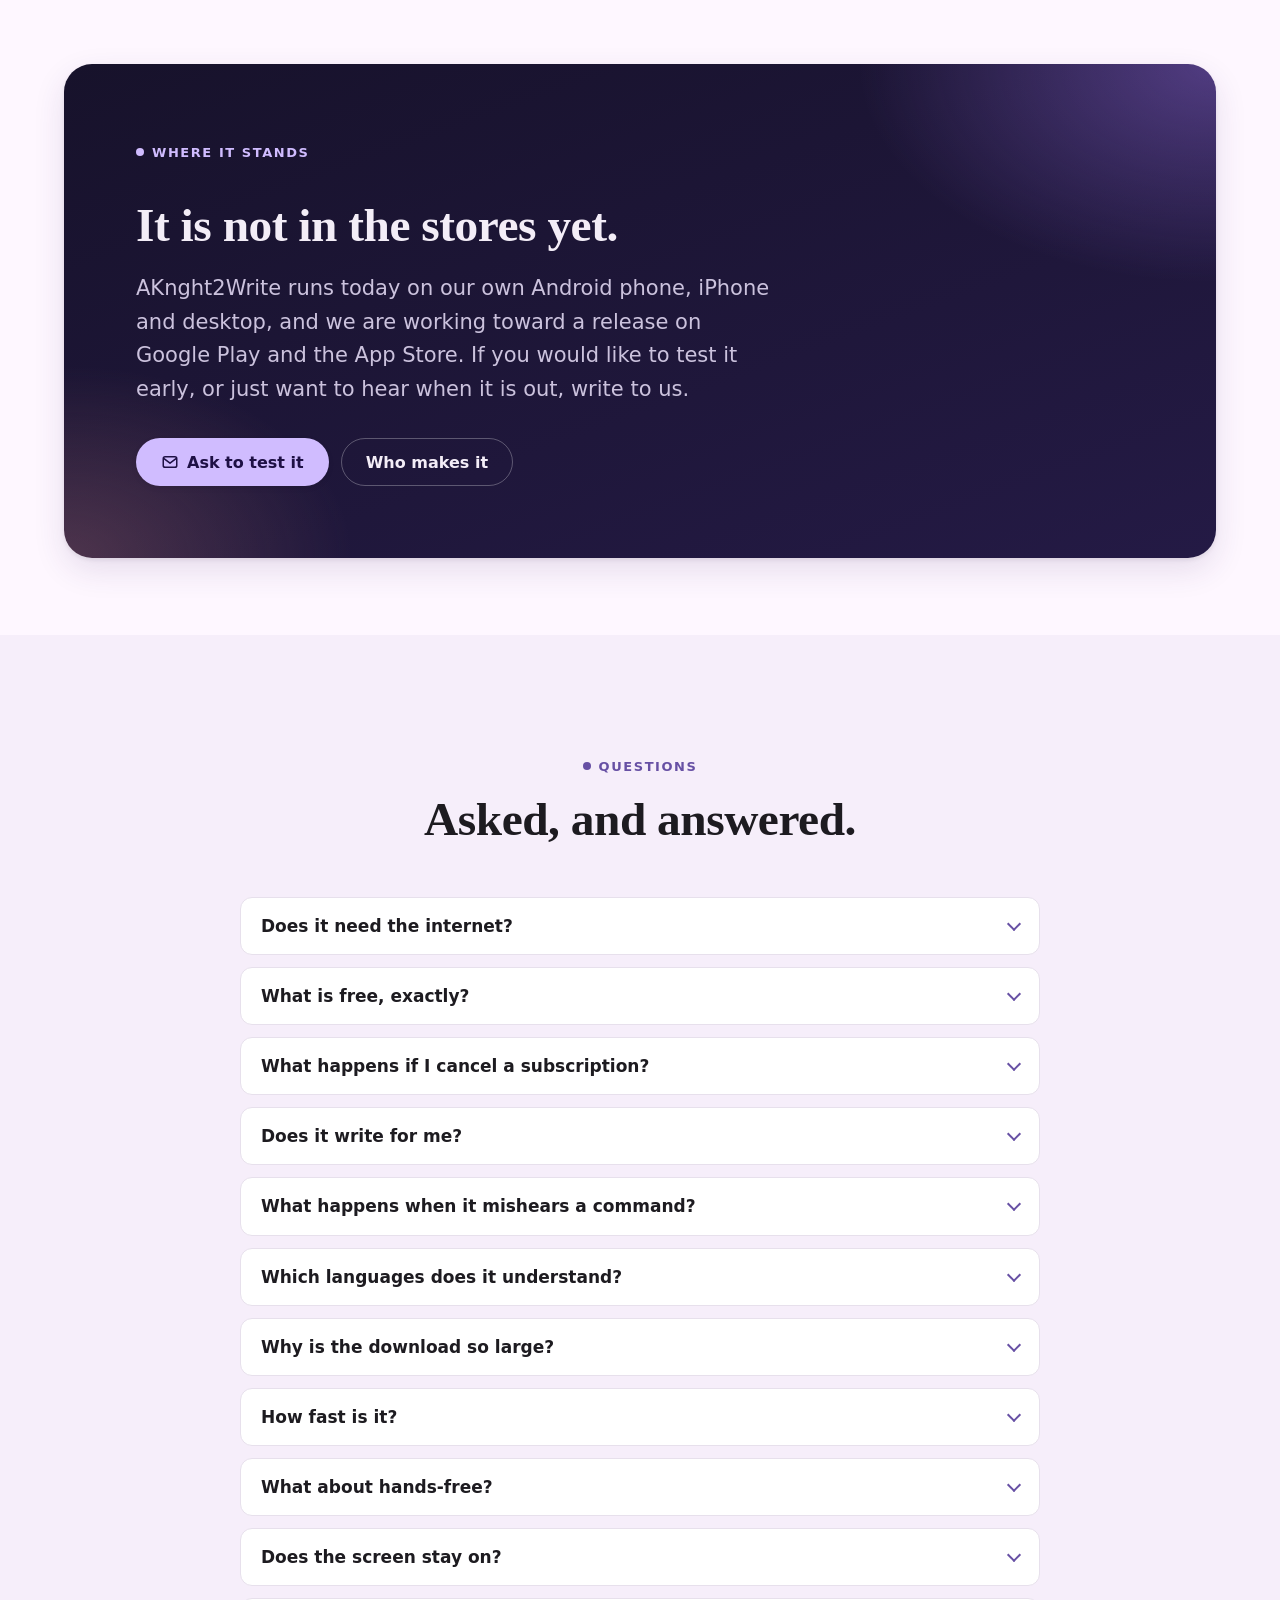
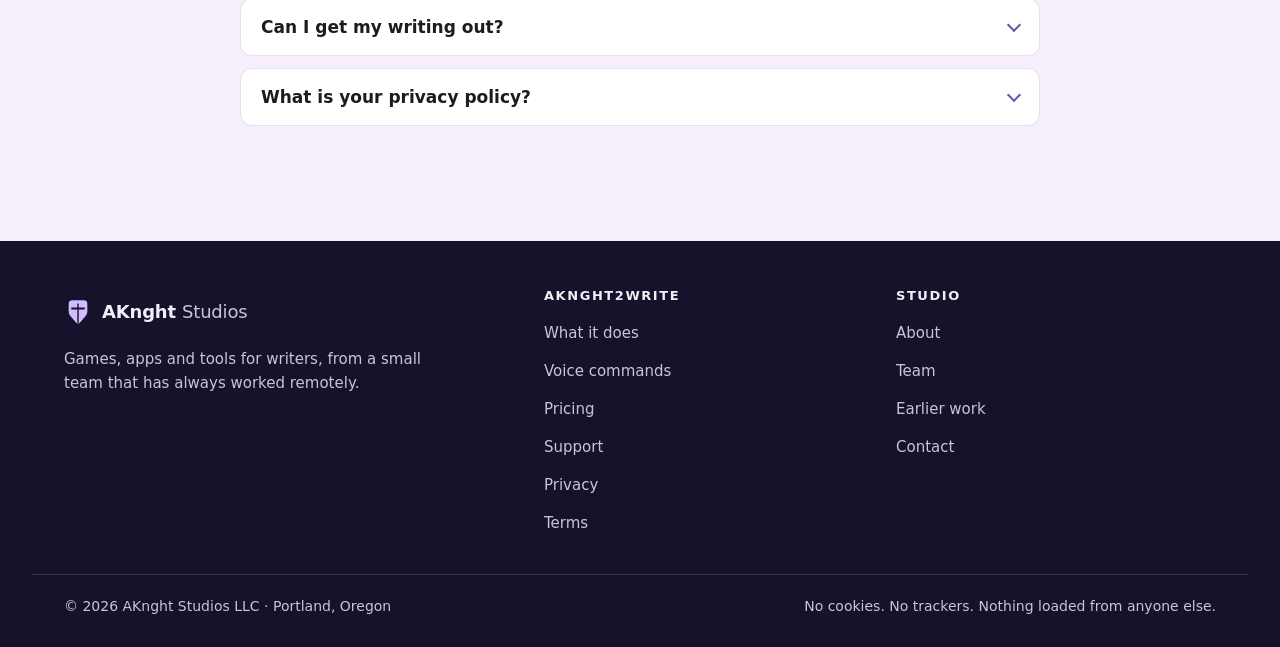
==== commit 30574284: "The screen stays lit, so the eyes-up claim is made true and said plainly "Made for a pocket" promise" ====
--- a/AKnght2Write/index.html
+++ b/AKnght2Write/index.html
@@ -289,9 +289,9 @@
         <div class="split">
           <div class="split__copy">
             <p class="eyebrow">Eyes up</p>
-            <h2>Made for a phone that stays in your pocket.</h2>
+            <h2>Made for a phone you are not looking at.</h2>
             <p>Pair a cheap Bluetooth camera remote, a ring or a foot pedal and give each button a job: dictate, new paragraph, undo, read back. Click to start, click again to send, double-click to throw a bad take away.</p>
-            <p>A buzz and a tone tell you it heard you, because no animation reaches a pocket. A Bluetooth headset can be the microphone.</p>
+            <p>A buzz and a tone tell you it heard you, because you are not watching. The screen stays lit while you work and for a few minutes after, as long as you choose in Settings. A Bluetooth headset can be the microphone.</p>
             <p>A command it could not make out feels different: a heavier buzz and a falling tone, and nothing is written. Click the same button and say it again.</p>
           </div>
           <div class="split__visual" style="text-align: center;">
@@ -613,6 +613,10 @@
           <details>
             <summary>What about hands-free?</summary>
             <div><p>There is none, on purpose. We built a wake-word mode and measured it, and it was never going to be dependable on the move. The microphone opens only while you hold a button or between a remote’s start and send clicks, which is also what lets the app promise it never listens on its own.</p></div>
+          </details>
+          <details>
+            <summary>Does the screen stay on?</summary>
+            <div><p>Yes. While you work, and for five minutes after the last word, touch or press, by default; in Settings you can make that one to thirty minutes, or always while the app is open. After that the phone’s own lock takes over. The app cannot dictate from behind the lock screen, so it stays unlocked with the app in front while you write.</p></div>
           </details>
           <details>
             <summary>Can I get my writing out?</summary>
